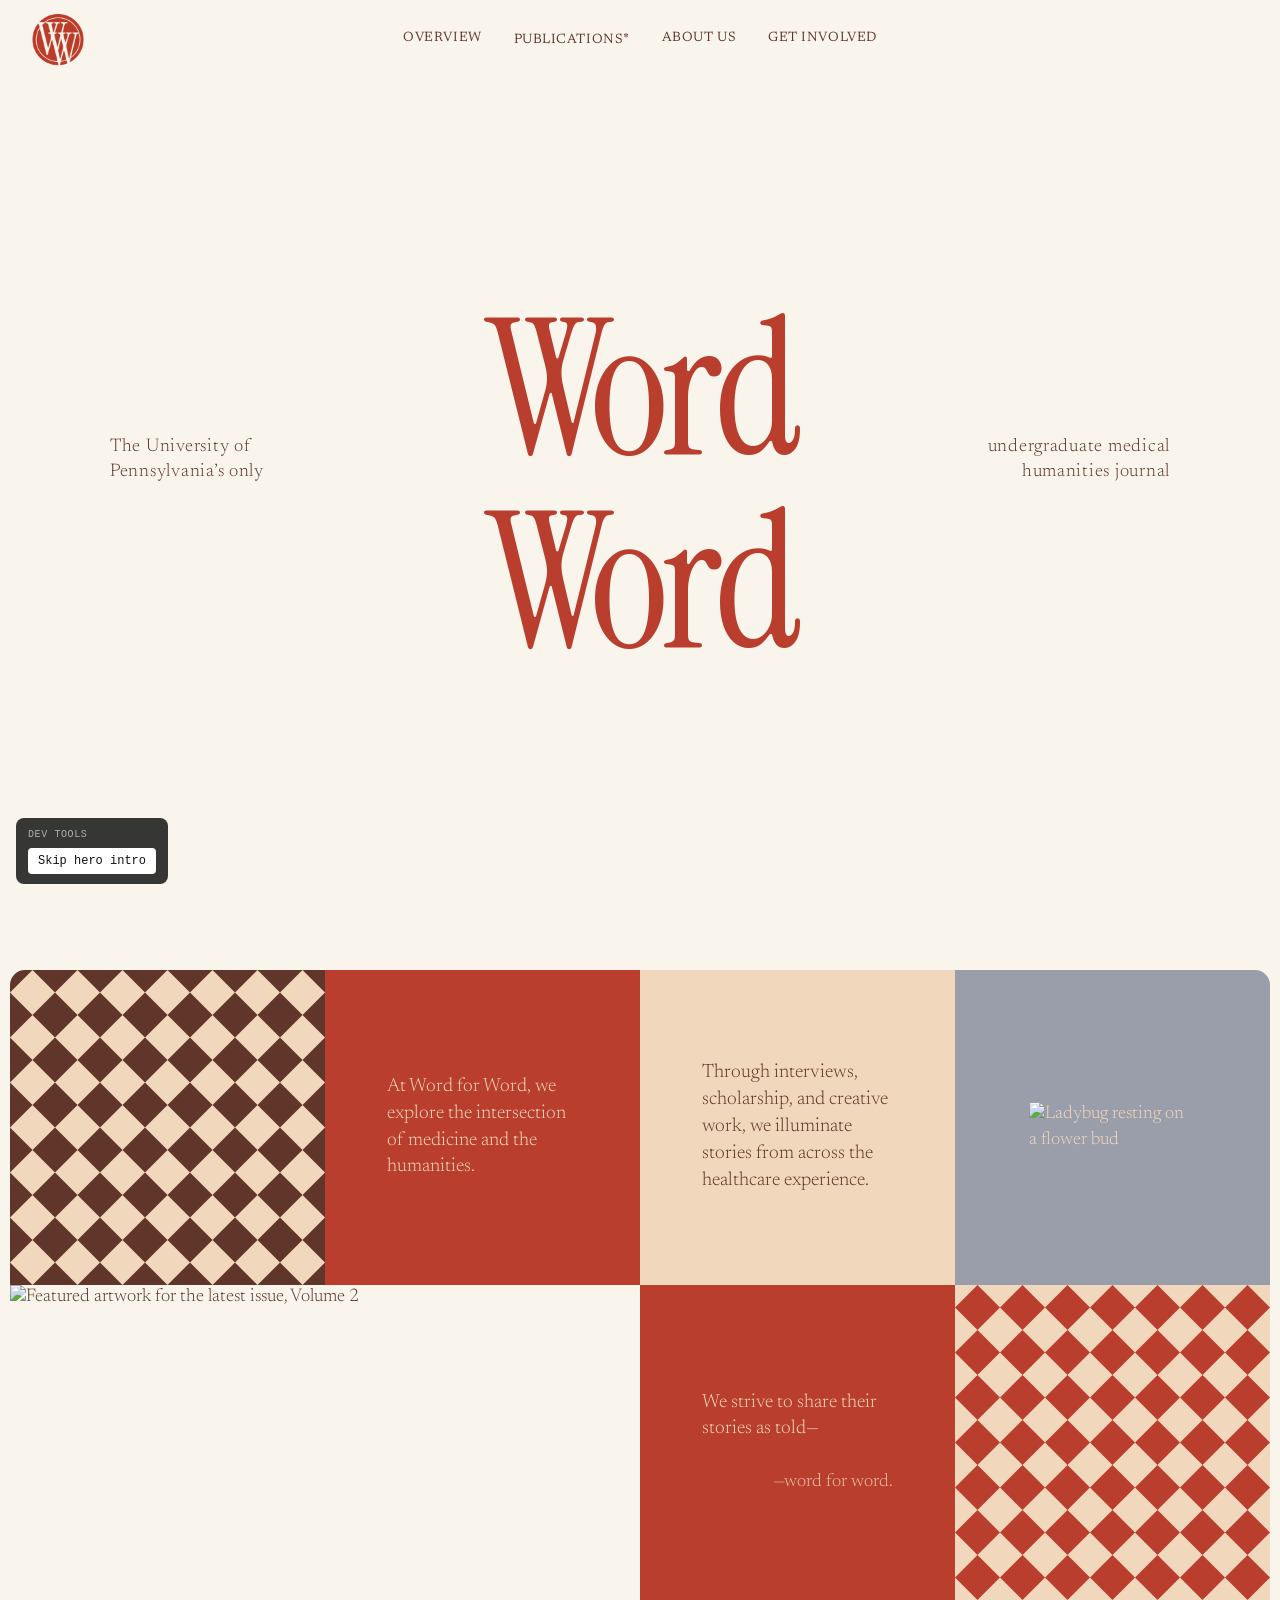
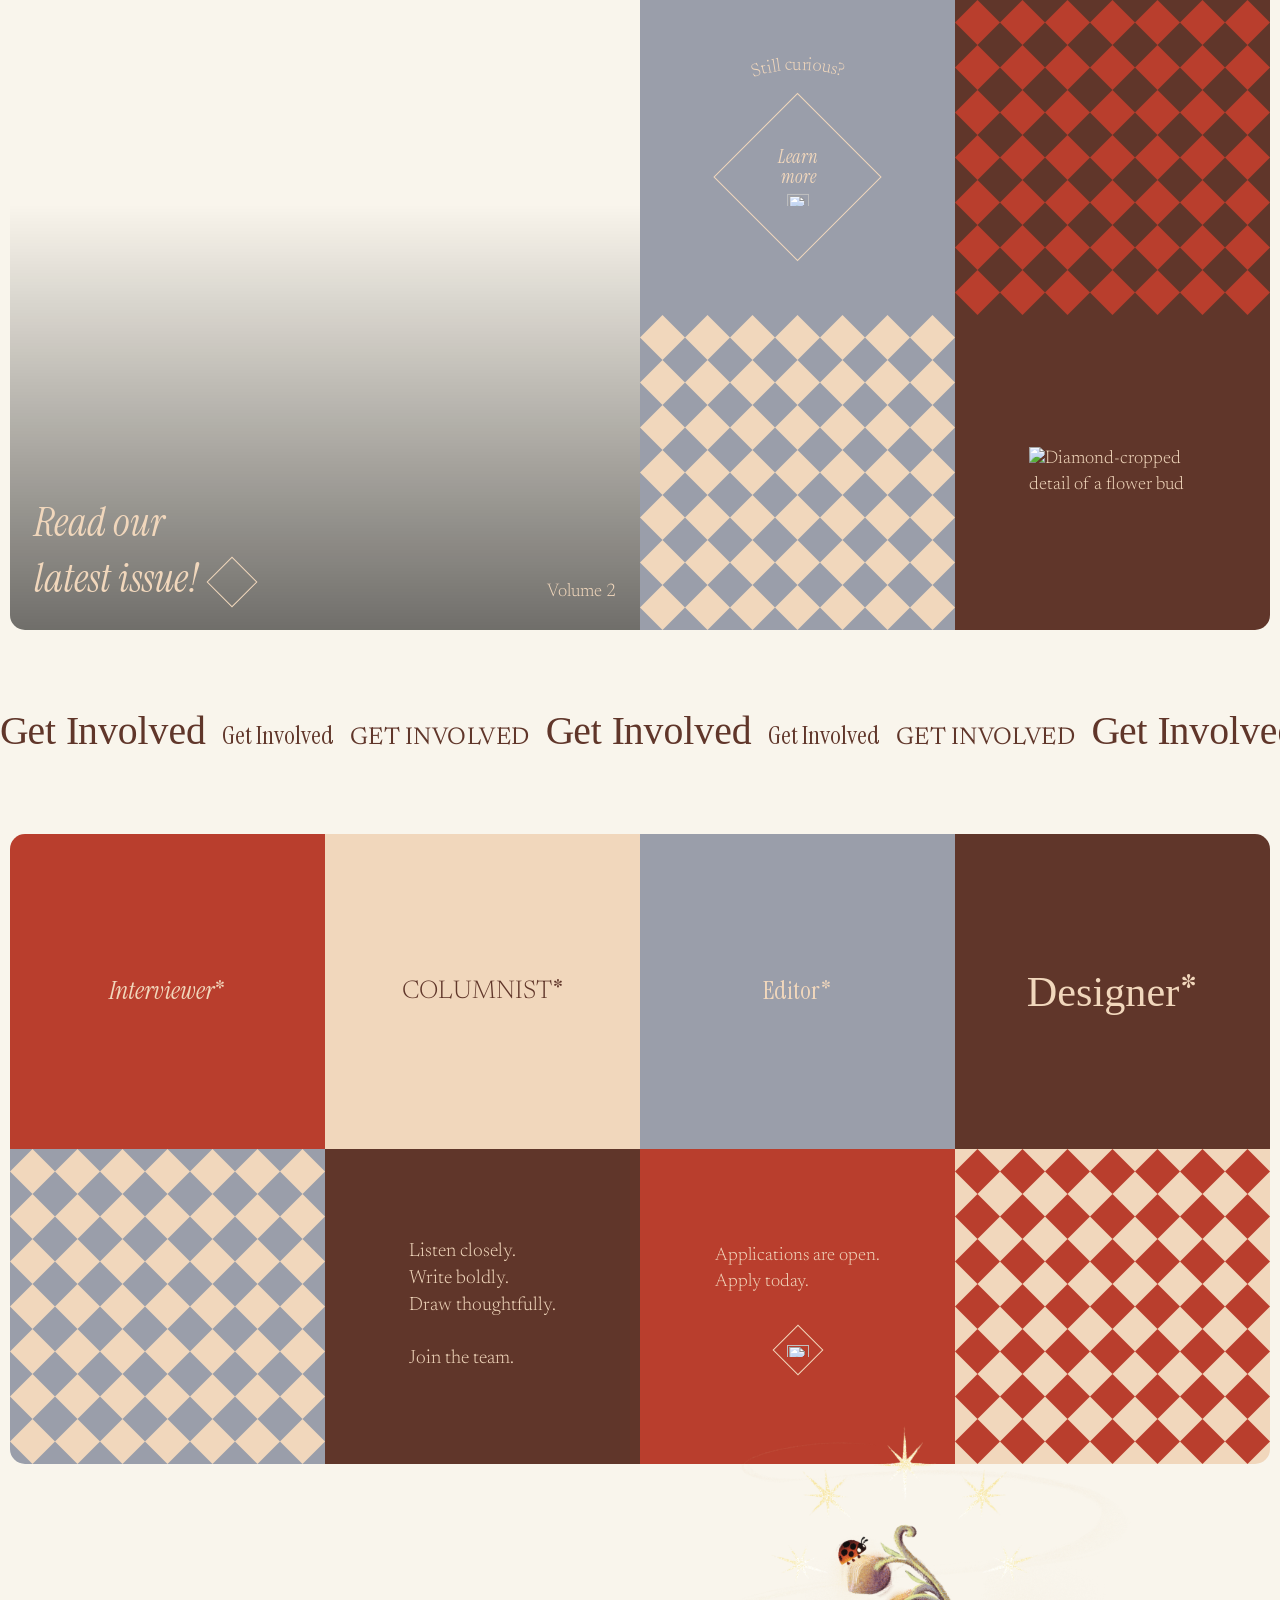
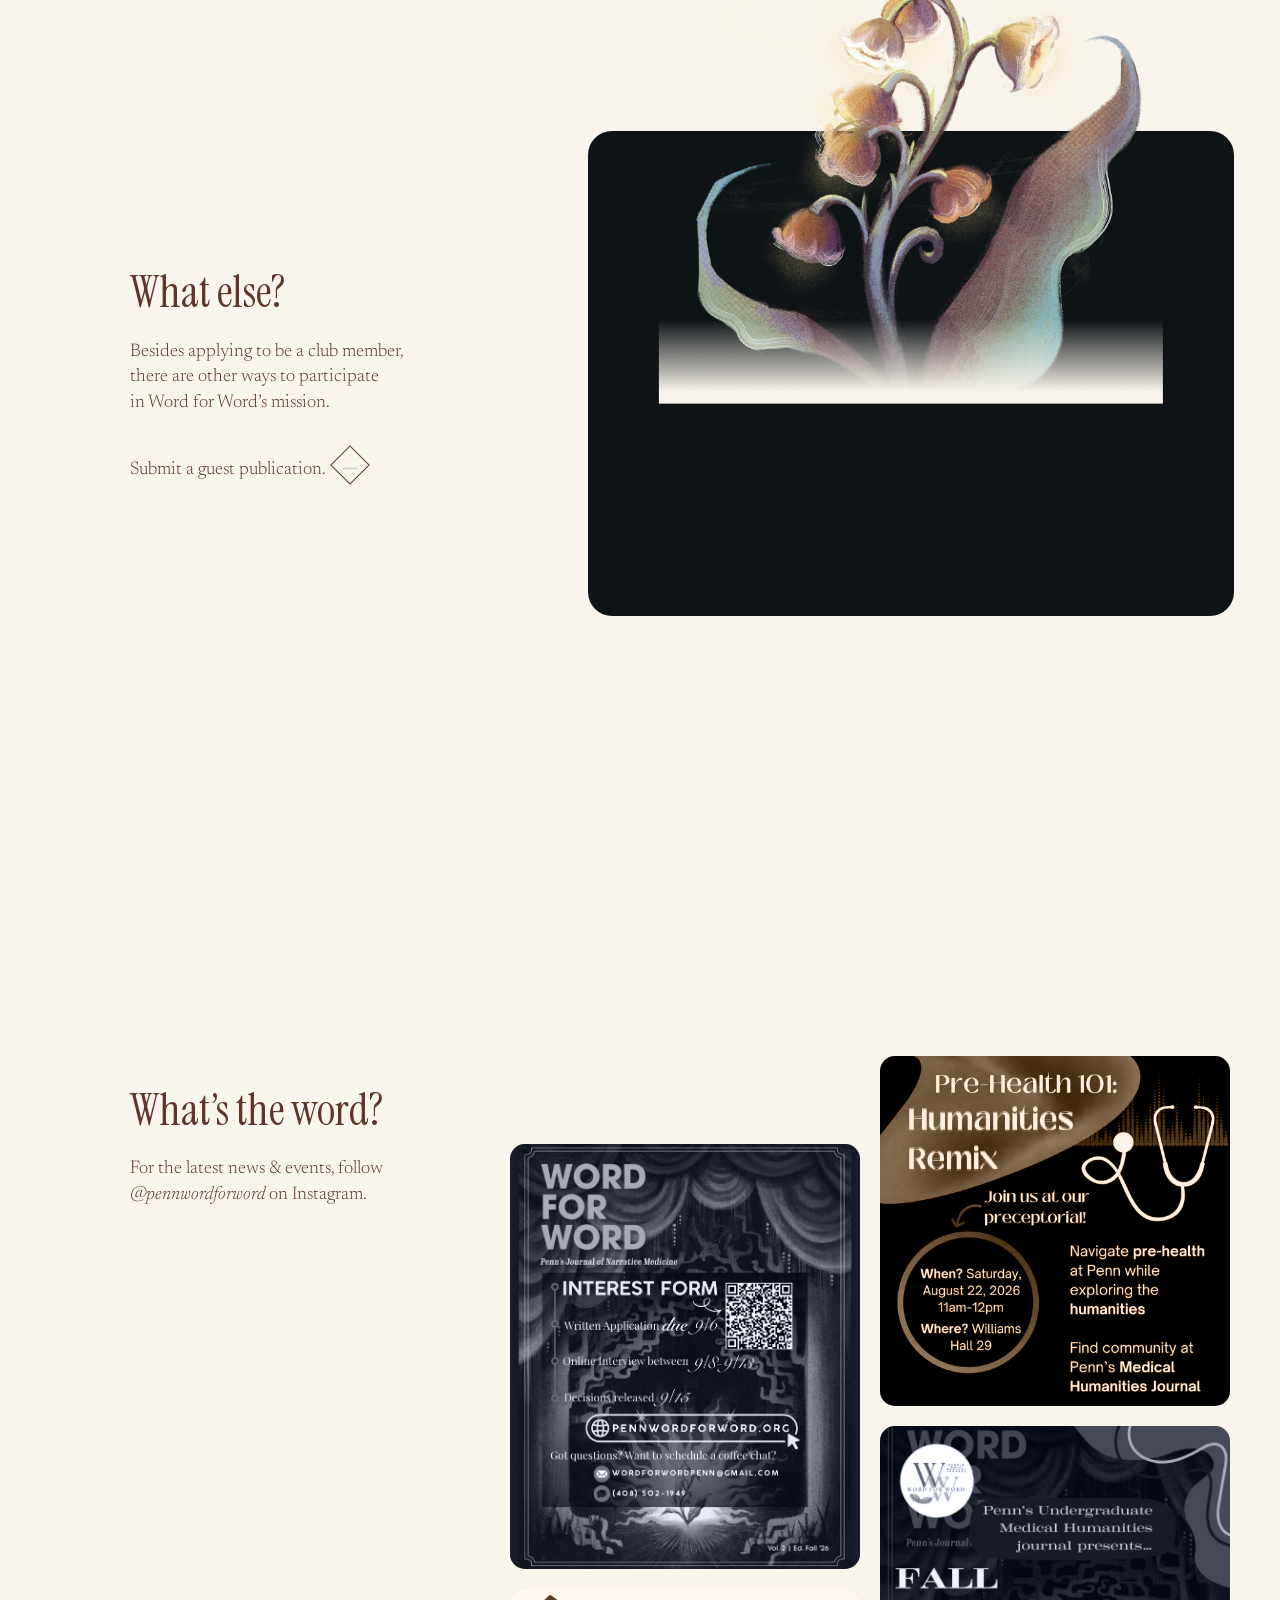
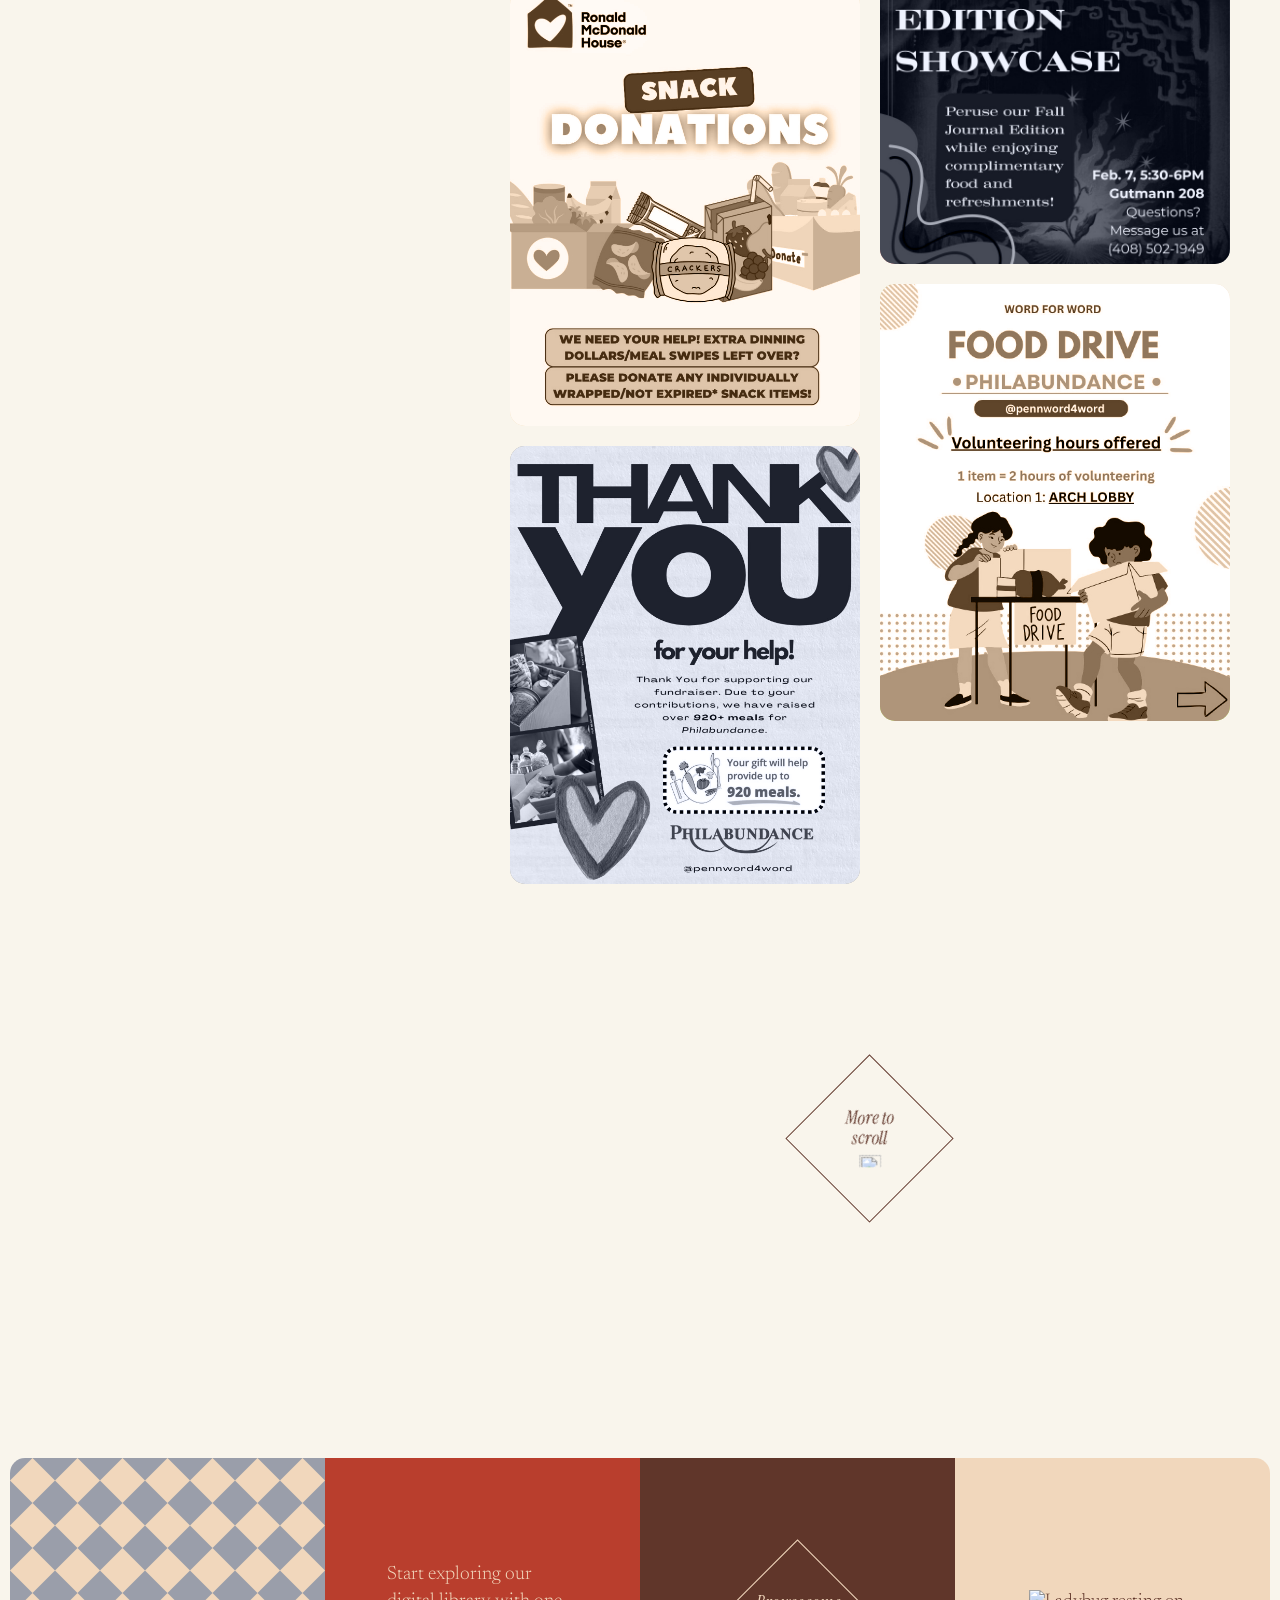
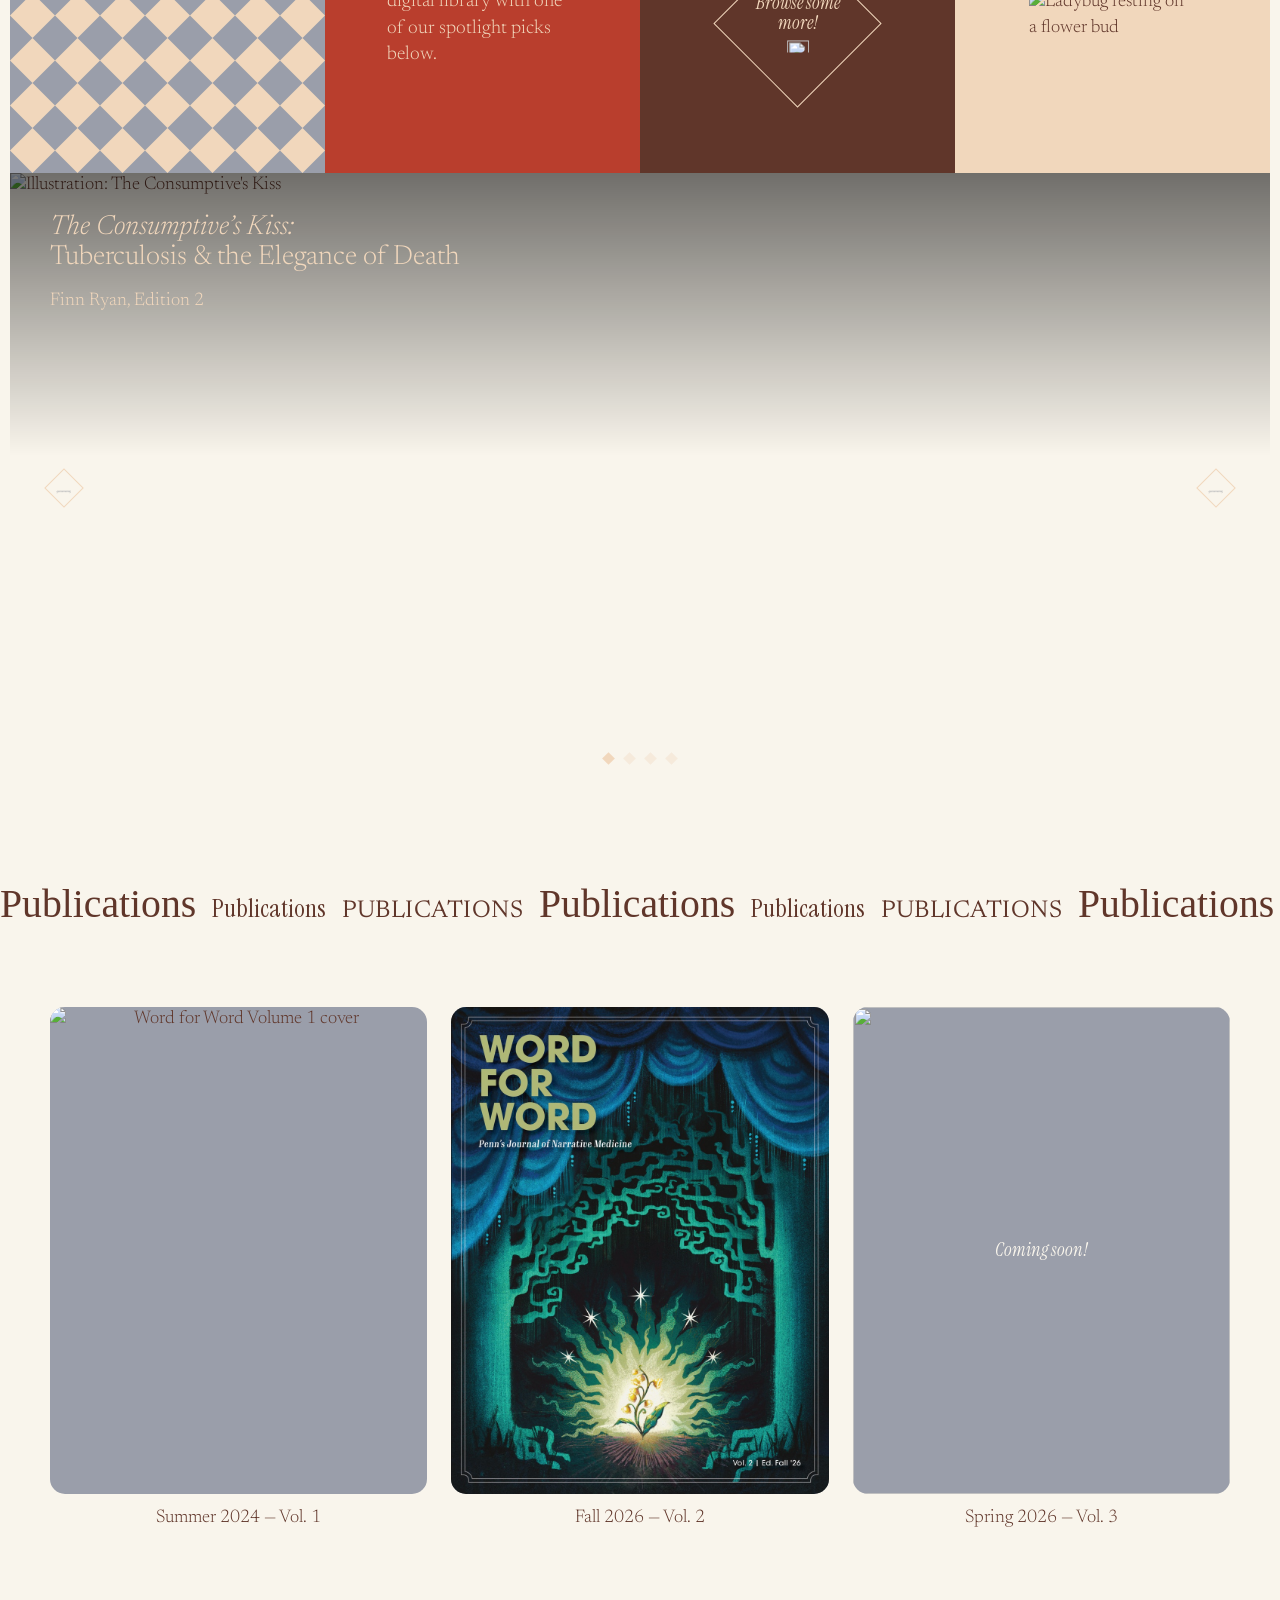
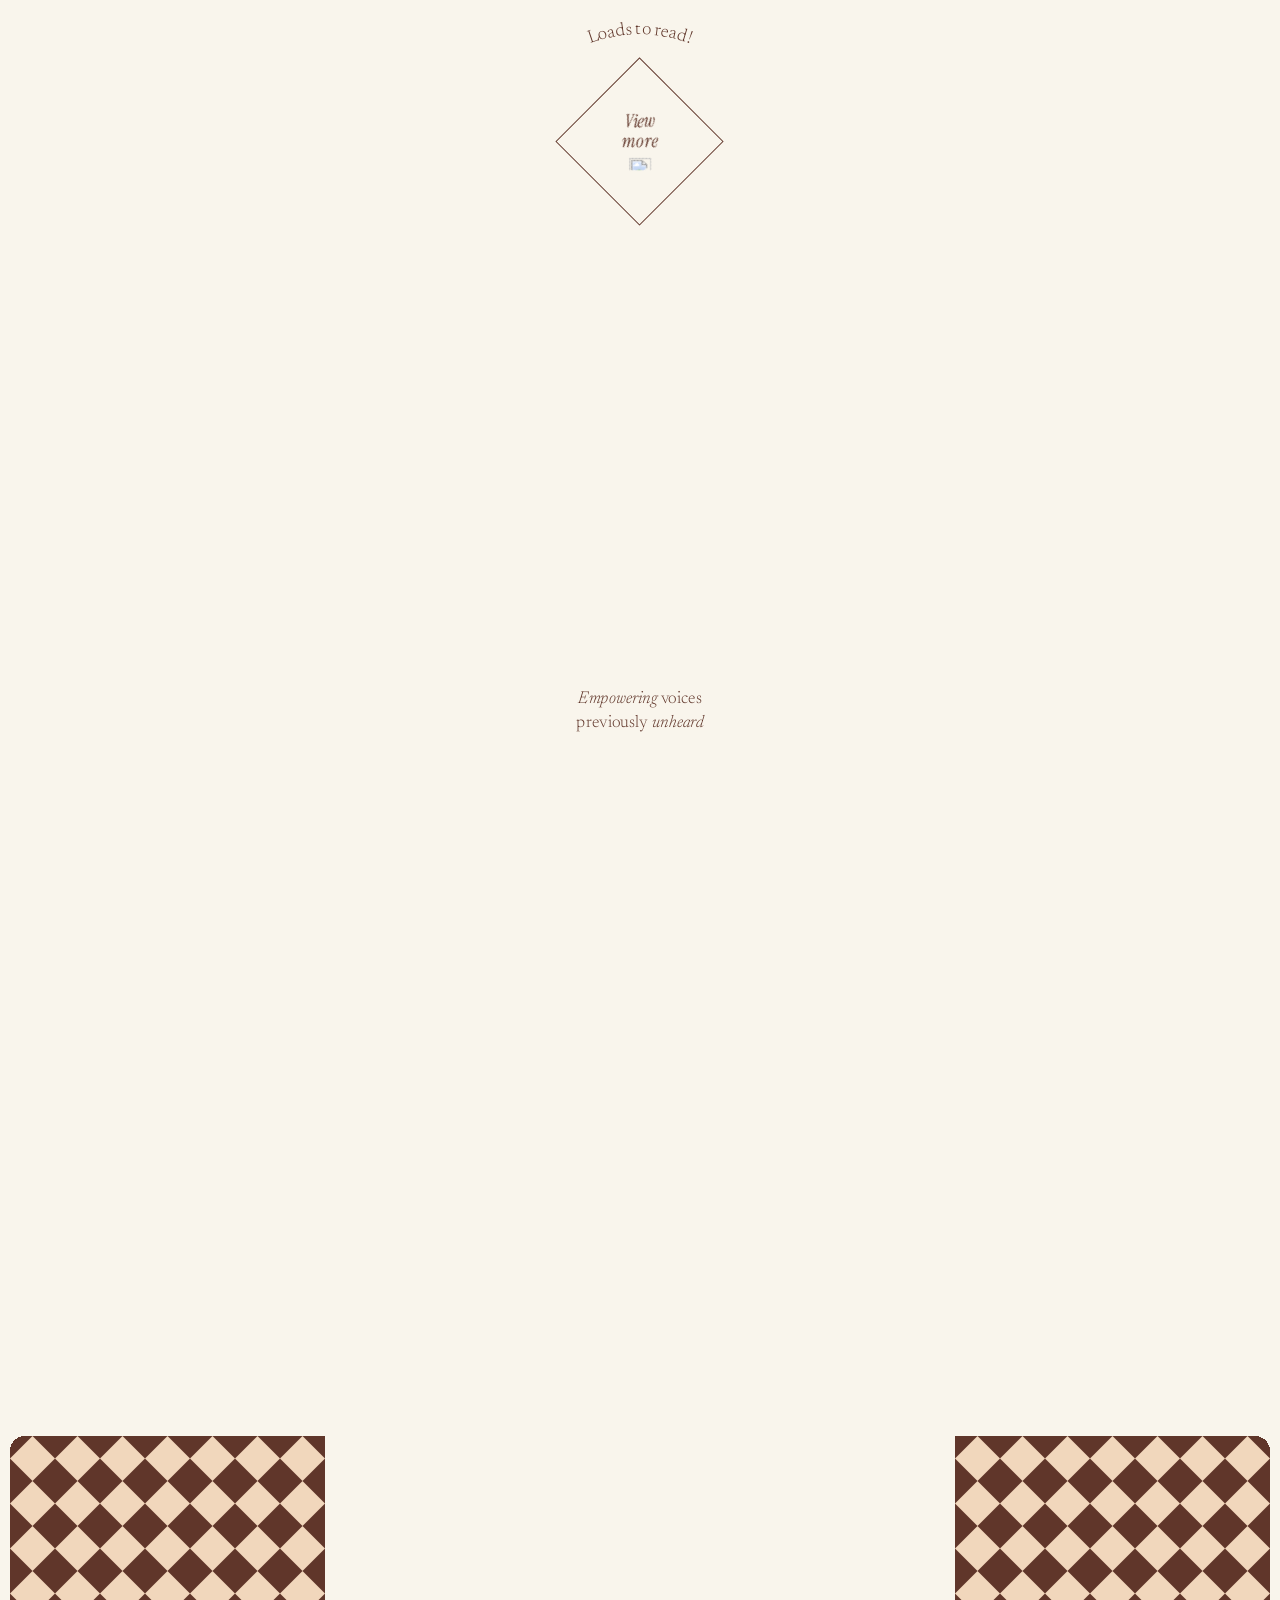
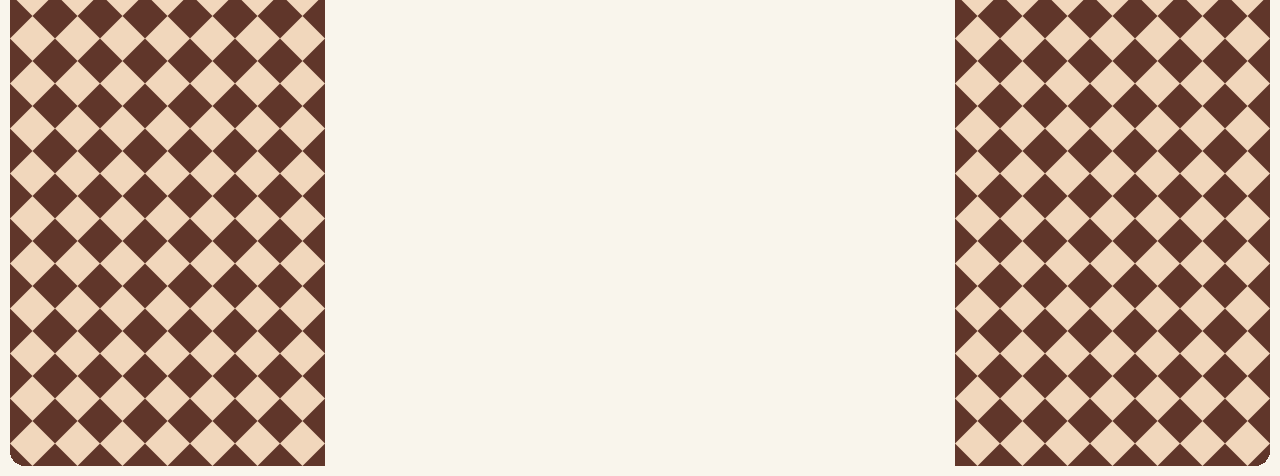
==== index.html @ e5a408e3 "Mobile: carousel height, publications grid width bug, slogan/marquee spacing, simplify footer to 4 t" ====
<!DOCTYPE html>
<html lang="en">
<head>
  <meta charset="UTF-8" />
  <meta name="viewport" content="width=device-width, initial-scale=1.0" />
  <title>Word for Word — Penn Medical Humanities Journal</title>
  <meta name="description" content="Word for Word is the University of Pennsylvania's only undergraduate medical humanities journal, publishing interviews, essays, narratives, and outreach on medicine and the human experience." />
  <link rel="canonical" href="https://pennwordforword.org/" />
  <meta property="og:type" content="website" />
  <meta property="og:site_name" content="Word for Word" />
  <meta property="og:title" content="Word for Word — Penn Medical Humanities Journal" />
  <meta property="og:description" content="The University of Pennsylvania's only undergraduate medical humanities journal — interviews, essays, narratives, and outreach on medicine and the human experience." />
  <meta property="og:url" content="https://pennwordforword.org/" />
  <meta property="og:image" content="https://pennwordforword.org/assets/images/Slogan.jpg" />
  <meta name="twitter:card" content="summary_large_image" />
  <meta name="twitter:title" content="Word for Word — Penn Medical Humanities Journal" />
  <meta name="twitter:description" content="The University of Pennsylvania's only undergraduate medical humanities journal — interviews, essays, narratives, and outreach on medicine and the human experience." />
  <meta name="twitter:image" content="https://pennwordforword.org/assets/images/Slogan.jpg" />
  <script type="application/ld+json">
    {
      "@context": "https://schema.org",
      "@type": "Organization",
      "name": "Word for Word",
      "url": "https://pennwordforword.org/",
      "logo": "https://pennwordforword.org/assets/images/Logo.png",
      "description": "The University of Pennsylvania's only undergraduate medical humanities journal."
    }
  </script>
  <link rel="icon" type="image/png" sizes="32x32" href="/assets/images/Favicon.png" />
  <link rel="icon" type="image/png" sizes="304x304" href="/assets/images/Logo.png" />
  <!-- Stamped before any external resource request below (fonts, the
       Lenis CDN script) so initIntroReveal() in main.js can measure how
       long THOSE took on a cold/first-in-a-while load and subtract it
       back out of the intro timing — see the comment on
       initIntroReveal() for why that matters. -->
  <script>window.__pageLoadStart = Date.now();</script>
  <!-- Dev-only: the dev panel's "Skip hero intro" button (initDevPanel()
       in main.js) sets this ONE-SHOT sessionStorage flag right before
       navigating here. An earlier version of this tried spoofing
       prefers-reduced-motion (window.matchMedia patched to report true)
       to reuse the site's existing reduced-motion code paths — reported
       live as not actually skipping anything: the elaborate splash/hero
       title timing in initIntroReveal() etc. has NO reduced-motion-aware
       fast path at all, it's purely CSS hiding the motion while the
       exact same real-time delays still elapse underneath. A 2nd attempt
       spoofed window.__pageLoadStart far into the past instead, to feed
       initIntroReveal()'s own "time already spent" --intro-delay
       correction a huge elapsed value — also confirmed live to make
       ZERO difference to the actual timing, meaning something else
       entirely (not that correction) is what's actually gating it.
       Given 2 attempts at reusing/tricking the existing timing system
       both failed to actually skip anything, initForceSkipHeroIntro()
       in main.js instead force-sets the END state directly (every
       --intro-delay zeroed, .is-visible added everywhere, body.intro-
       finished set) rather than trying to make the real timers resolve
       faster — deterministic, and doesn't depend on understanding every
       async path (font loading, asset preloading, MIN_VISUAL_MS floors)
       that feeds into the current system. Runs from the DOMContentLoaded
       bootstrap (needs real elements to exist, so it can't run this
       early like the skip-intro-splash flag below) — see its own
       comment in main.js for why a brief (<100ms) flash of the
       un-revealed state first is an acceptable trade here. -->
  <!-- Must run here, synchronously, before the rest of <head>/<body>
       parses — the intro splash's own screen-01 animation starts from
       parse time with no JS gating, so anything added later (even on
       DOMContentLoaded) would let it flash on screen first. One-shot:
       removed the instant it's read, so only THIS specific navigation
       (via the "Overview" nav link — see initNavPageFlash() in main.js,
       which is what sets the flag before navigating here) skips the
       splash, showing the quick screen-01 .page-flash below instead. A
       fresh reload or the logo never set this flag, so the full splash
       plays normally for those. See the matching html.skip-intro-splash/
       html.show-page-flash rules in style.css.

       When the splash IS going to play, this also locks page scroll
       immediately (html.intro-scroll-locked, see style.css) — same
       "must happen before first paint" reasoning: the splash is a fixed
       overlay, so scrolling the real page underneath it while it's up
       is invisible in the moment, but the destination is wherever that
       scroll landed once the splash finally clears. initIntroScrollLock()
       in main.js removes this once the splash has genuinely finished
       sliding away. -->
  <script>
    if (sessionStorage.getItem("wfw-page-flash") === "01") {
      sessionStorage.removeItem("wfw-page-flash");
      document.documentElement.classList.add("skip-intro-splash", "show-page-flash");
    } else {
      document.documentElement.classList.add("intro-scroll-locked");
    }
  </script>
  <!-- Asterisks 2/3/4 in the intro splash are CSS mask-image sources
       (see .intro-splash__asterisk--2/3/4 in style.css), not <img> tags
       — the browser's preload scanner discovers a plain <img src> almost
       immediately while parsing the HTML, but a mask-image referenced
       from a stylesheet isn't fetched until the CSS is parsed AND the
       matching element is about to be painted, which can land AFTER
       that screen's own ~350ms display window has already passed
       (confirmed: under throttled network conditions, these 3 files
       hadn't even started downloading 3 seconds in, while the real
       <img>-based asterisks loaded in ~160ms).

       Tried <link rel="preload" as="image"> first — still reported
       missing afterward. Some Chromium versions have known
       inconsistencies matching a preloaded resource to a mask-image
       CONSUMER specifically (the "as" type-matching machinery is far
       better exercised for the vastly more common background-image/img
       cases), which can silently re-fetch instead of reusing the
       preload, losing the whole benefit. Forcing the fetch directly
       with a real Image() object sidesteps that entirely — it just
       populates the browser's normal HTTP cache by URL, which every
       consumer (mask-image included) reads from regardless of how the
       bytes got there. Placed as the very first thing after
       __pageLoadStart, before even the external font/CDN requests
       below, so it starts as early as anything on the page possibly
       can.

       fetchPriority = "high" (set before .src, so it applies to the
       actual request) is what's new here — without it, this fetch still
       competes for bandwidth/scheduling against the font CSS, font
       files, PostHog, and the Lenis CDN script that all start moments
       later, any of which can push it back on a slow connection.
       Starting EARLY (the Image() trick above) doesn't guarantee
       finishing FAST enough to beat that screen's own fixed ~350ms
       display window — only fetchPriority actually affects the race
       itself, not just its starting line. -->
  <script>
    for (const n of [2, 3, 4]) {
      const img = new Image();
      img.fetchPriority = "high";
      img.src = `assets/images/Asterisk ${n}.png`;
    }
  </script>
  <link rel="stylesheet" href="/css/style.css?v=390" />
  <!-- PostHog analytics -->
  <script>
    !(function (t, e) {
      var o, n, p, r;
      e.__SV ||
        ((window.posthog = e),
        (e._i = []),
        (e.init = function (i, s, a) {
          function g(t, e) {
            var o = e.split(".");
            (2 == o.length && ((t = t[o[0]]), (e = o[1])),
              (t[e] = function () {
                t.push([e].concat(Array.prototype.slice.call(arguments, 0)));
              }));
          }
          (((p = t.createElement("script")).type = "text/javascript"),
            (p.crossOrigin = "anonymous"),
            (p.async = !0),
            (p.src =
              s.api_host.replace(".i.posthog.com", "-assets.i.posthog.com") + "/static/array.js"),
            (r = t.getElementsByTagName("script")[0]).parentNode.insertBefore(p, r));
          var u = e;
          for (
            void 0 !== a ? (u = e[a] = []) : (a = "posthog"),
              u.people = u.people || [],
              u.toString = function (t) {
                var e = "posthog";
                return ("posthog" !== a && (e += "." + a), t || (e += " (stub)"), e);
              },
              u.people.toString = function () {
                return u.toString(1) + ".people (stub)";
              },
              o =
                "init capture register register_once register_for_session unregister unregister_for_session getFeatureFlag getFeatureFlagResult isFeatureEnabled reloadFeatureFlags updateEarlyAccessFeatureEnrollment getEarlyAccessFeatures on onFeatureFlags onSessionId getSurveys getActiveMatchingSurveys renderSurvey canRenderSurvey getNextSurveyStep identify setPersonProperties group resetGroups setPersonPropertiesForFlags resetPersonPropertiesForFlags setGroupPropertiesForFlags resetGroupPropertiesForFlags reset get_distinct_id getGroups get_session_id get_session_replay_url alias set_config startSessionRecording stopSessionRecording sessionRecordingStarted captureException loadToolbar get_property getSessionProperty createPersonProfile opt_in_capturing opt_out_capturing has_opted_in_capturing has_opted_out_capturing clear_opt_in_out_capturing debug".split(
                  " ",
                ),
              n = 0;
            n < o.length;
            n++
          )
            g(u, o[n]);
          e._i.push([i, s, a]);
        }),
        (e.__SV = 1));
    })(document, window.posthog || []);
    // Skip analytics entirely for automated checks (Playwright etc. set
    // navigator.webdriver) and for anyone who's opted out via ?wfw_optout=1,
    // which persists per-browser so the param only needs visiting once.
    // Visit with ?wfw_optout=0 to re-enable.
    var wfwAnalyticsExcluded = (function () {
      try {
        if (navigator.webdriver) return true;
        if (/headless/i.test(navigator.userAgent)) return true;
        var optout = new URLSearchParams(location.search).get("wfw_optout");
        if (optout === "1") localStorage.setItem("wfw_optout", "1");
        else if (optout === "0") localStorage.removeItem("wfw_optout");
        return localStorage.getItem("wfw_optout") === "1";
      } catch (e) {
        return false;
      }
    })();
    if (!wfwAnalyticsExcluded) {
      posthog.init("phc_vq5WQSczB33VuGzb9NmEY6mVCTsu94XLS9RPtLPny5Xd", {
        api_host: "https://us.i.posthog.com",
        defaults: "2026-05-30",
      });
    }
  </script>
</head>
<body>

  <!-- Splash: full-viewport screen, centered asterisk, flipping through
       4 placeholder asterisks at a CONSTANT pace (350ms hold each — was
       an accelerating 600/350/200/150ms cadence), each followed by a
       tiny 70ms blank gap before the next one cuts in — see
       .intro-splash__asterisk--N in CSS. Trial variant: screens 01-04
       all sit on the SAME cream background now (was a different bg
       color per screen, Monogatari-title-card style) — instead, the
       asterisk + caption COLOR itself changes screen to screen: red
       (01, "verbatim.") / blue — this project's informal name for
       --color-grey (02, "voice.") / darker beige, --color-tan-
       dark / DBB388, a one-off NOT in the 5-color swatch (03,
       "testimony.") / brown, --color-dark (04, "truth."). Screen 00
       ("Word for Word.", the real logo) is unchanged: red bg, cream
       asterisk. Each screen's caption (2 lines: an italic word/phrase, then
       its "(0N)" tag below) sits below the asterisk, colored to match
       THAT screen's asterisk, cut in/out in lockstep with it via the
       same shared keyframes/timestamps (see .intro-splash__caption--N in
       CSS) — never jitters, since it lives outside
       .intro-splash__asterisk-wrap (the jitter is scoped to that wrapper
       only). Asterisk + caption are centered as ONE group (.intro-splash
       itself is a flex column, gap:30px, centered) rather than pinning
       the asterisk alone to true viewport center — that alternative was
       tried and rejected: it read as "asterisk centered, caption bolted
       on below," visibly lower than a plain centered arrangement. Lands
       on the real "Default, Cream" asterisk at
       1680ms, lingers 250ms, then the whole screen slides up (no fade —
       opacity stays 1 the whole time) over 1s starting at 1930ms. All 5
       images/captions are stacked in the same spot; each later one
       explicitly hides the previous one once it appears — no JS needed.
       That reveals the brown/grey rapidfire cascade layers right below
       (see .intro-splash-layer) — each one starts HALFWAY through the
       previous layer's own slide (not the ~80% convention used
       elsewhere), so the handoffs feel rapidfire rather than a polite
       wait. The rest of the intro sequence below starts at 2870ms
       (~60%, not ~80%, through the LAST cascade layer — sooner than
       the usual convention, so the hero doesn't feel like it's waiting
       around after the splash clears) so it doesn't begin while still
       hidden underneath. -->
  <div class="intro-splash" aria-hidden="true">
    <div class="intro-splash__asterisk-wrap">
      <img class="intro-splash__asterisk intro-splash__asterisk--1" src="/assets/images/Asterisk 1.png" alt="" />
      <!-- 2/3/4 are divs, not imgs — recolored via CSS mask-image (see
           style.css) so each can hit an exact arbitrary color (blue /
           darker beige / brown) rather than the PNG's own native tan/
           dark/grey. -->
      <div class="intro-splash__asterisk intro-splash__asterisk--2" aria-hidden="true"></div>
      <div class="intro-splash__asterisk intro-splash__asterisk--3" aria-hidden="true"></div>
      <div class="intro-splash__asterisk intro-splash__asterisk--4" aria-hidden="true"></div>
      <img class="intro-splash__asterisk intro-splash__asterisk--final" src="/assets/images/Asterisk - Default, Cream.png" alt="" />
    </div>
    <div class="intro-splash__caption-wrap">
      <p class="intro-splash__caption intro-splash__caption--1">
        <span class="intro-splash__caption-line1">verbatim.</span>
        <span class="intro-splash__caption-line2">(<span class="intro-splash__caption--1-digits">01</span>)</span>
      </p>
      <p class="intro-splash__caption intro-splash__caption--2">
        <span class="intro-splash__caption-line1">voice.</span>
        <span class="intro-splash__caption-line2">(02)</span>
      </p>
      <p class="intro-splash__caption intro-splash__caption--3">
        <span class="intro-splash__caption-line1">testimony.</span>
        <span class="intro-splash__caption-line2">(03)</span>
      </p>
      <p class="intro-splash__caption intro-splash__caption--4">
        <span class="intro-splash__caption-line1">truth.</span>
        <span class="intro-splash__caption-line2">(04)</span>
      </p>
      <p class="intro-splash__caption intro-splash__caption--final">
        <span class="intro-splash__caption-line1">word for word.</span>
        <span class="intro-splash__caption-line2">(00)</span>
      </p>
    </div>
  </div>
  <!-- Rapidfire cascade: once the red splash finishes sliding up, it
       reveals this brown layer sitting right behind it, which itself
       quickly slides up to reveal the blue-grey layer behind THAT,
       which slides up to finally reveal the real page. Same
       fixed/inset:0 mechanism as .intro-splash, just no fade, quick
       durations, and no asterisk content — plain color slabs. No pure
       blue in the 5-color palette, so this uses --color-grey (the
       "muted blue-grey" one) rather than inventing an off-palette
       color. -->
  <div class="intro-splash-layer intro-splash-layer--brown" aria-hidden="true"></div>
  <div class="intro-splash-layer intro-splash-layer--grey" aria-hidden="true"></div>

  <!-- Quick flash shown instead of the above when arriving via the
       "Overview" nav link — see html.show-page-flash in style.css and
       initNavPageFlash() in main.js. -->
  <div class="page-flash" aria-hidden="true">
    <div class="page-flash__color page-flash--01">
      <img class="page-flash__asterisk" src="/assets/images/Asterisk 1 (nav).png" alt="" />
      <p class="page-flash__caption page-flash__caption--01">
        <span class="intro-splash__caption-line1">overview.</span>
        <span class="intro-splash__caption-line2">(<span class="intro-splash__caption--1-digits">01</span>)</span>
      </p>
    </div>
  </div>

  <!-- ============ HEADER / NAV ============ -->
  <!-- Intro sequence (plays once on load, independent of scroll): everything
       below is pushed back 2870ms so it starts once the full splash
       cascade (see top of <body> — asterisk flip-through + brown/grey
       rapidfire layers) has substantially cleared, not while still hidden
       underneath it. From there: the 3 wordmark lines one at a time
       (Word, then the "for" image overlay, then Word) — NOT an even
       stagger. The gaps DECELERATE (130ms, then 350ms) so the title
       feels like a continuation of the splash cascade's own rapidfire
       speed, winding down to a smooth, slow stop rather than clicking
       through 3 evenly-spaced beats — Word:2870ms / for:3000ms (+130) /
       Word:3350ms (+350), same 480ms total span as an even split would
       have used, just redistributed. Then both eyebrow blocks start
       together (left/right in sync) once the whole title is
       substantially resolved (~80% into the last word's 1.6s: 3350 +
       1280 = 4630ms), staggered by 240ms internally (4630ms / 4870ms)
       — the hero asterisk (the one beside the second word's "d") also
       pops in at 4630ms, same as the eyebrows. The nav bar starts at
       4870ms too — the SAME moment as the last eyebrow line, not
       offset from it — sliding down + fading in as one unit (logo/
       links are NOT staggered individually — opacity:0 on the header
       hides them together, no per-child classes needed). Everything
       shares the same slow "easeOutCubic" curve
       (fast start, slow finish that stays visible the whole way; see
       .intro-reveal--slide-slow). -->
  <!-- .nav__item--publications is the dropdown TRIGGER only now — per the
       Figma redesign (numbered rows spanning the full header width, plus
       the bottom-left illustration), .nav__dropdown itself moved OUT of
       this <li> to be a sibling of .site-header__clip's own <nav>
       instead (still inside .site-header__clip, so it's still clipped by
       that element's overflow:hidden as the header's height animates
       open/closed — same as .nav itself). It used to live nested inside
       this <li> specifically so top:100%/left:0 could resolve against
       the <li>'s own (narrow, "Publications"-sized) box — that's exactly
       what made it impossible to span the FULL header width once the
       redesign needed the divider lines to actually reach edge to edge.
       As a direct child of .site-header__clip instead, left:0/right:0
       resolve against THAT box's own (already 32px-padded) content
       width, which is exactly the span the lines need, with no extra
       math. .nav__dropdown ITSELF does NOT get its own mouseenter/
       mouseleave listeners in initPublicationsDropdown() (main.js) —
       tried once, and it made the dropdown open from hovers anywhere
       across the full header width, nowhere near "Publications" (that
       element is unconditionally pointer-events:auto, spanning the
       whole width, not just the visible rows). The 5 individual
       .nav__dropdown a rows get their own listeners instead — see that
       function's own comment for why .nav__dropdown-hover-zone alone
       isn't enough for that (it's a SIBLING of these rows, not their
       ancestor, so it doesn't reliably see mouseenter/leave while the
       cursor sits over actual row content, which paints on top of it).
       The asterisk after "Publications" is a plain text character
       (matching the site's own "*" convention elsewhere, e.g. the role
       squares) indicating more
       content is available, not a separate interactive element.
       "Volumes" points back at THIS page's own #publications section
       (the existing hand-maintained issue-cover cards) rather than the
       generated publications.html — that page is only for the
       article-publishing system's 4 categories, not whole-issue
       volumes, which are a separate, already-existing concept. -->
  <header class="site-header intro-reveal intro-reveal--drop intro-reveal--drop-staggered" style="--intro-delay: 4870ms;">
    <div class="nav__dropdown-hover-zone" aria-hidden="true"></div>
    <div class="site-header__clip">
      <a href="/" class="nav__logo nav-entrance-item" style="--entry-delay: 0ms">
        <img src="/assets/images/Logo.png" alt="Word for Word logo" />
      </a>
      <!-- Mobile-only (see .nav__hamburger in style.css) — replaces
           .nav/.nav__dropdown below entirely under max-width:720px,
           opening .nav__mobile-dropdown (a sibling of this whole
           <header>, below) instead. Same nav-entrance-item/--entry-delay
           treatment as the logo right above (0ms) so it fades in
           alongside it rather than popping in unstaggered. -->
      <button type="button" class="nav__hamburger nav-entrance-item" style="--entry-delay: 0ms" aria-label="Menu" aria-expanded="false" aria-controls="nav__mobile-dropdown">
        <span class="nav__hamburger-line"></span>
        <span class="nav__hamburger-line"></span>
        <span class="nav__hamburger-line"></span>
      </button>
      <nav class="nav">
        <ul class="nav__links">
          <li class="nav-entrance-item" style="--entry-delay: 90ms"><a href="/">Overview</a></li>
          <li class="nav__item--publications nav-entrance-item" style="--entry-delay: 180ms">
            <a href="/publications/">Publications<span class="nav__link-asterisk">*</span></a>
          </li>
          <li class="nav-entrance-item" style="--entry-delay: 270ms"><a href="/about/">About Us</a></li>
          <li class="nav-entrance-item" style="--entry-delay: 360ms"><a href="/get-involved/">Get Involved</a></li>
          <li class="nav__indicator-slot" aria-hidden="true"><span class="nav__indicator"></span></li>
        </ul>
      </nav>
      <!-- See the HTML comment above <header> for why this lives here
           now instead of nested inside .nav__item--publications. Each
           row's leading "(0N)" number is Instrument Serif (--font-
           display), per the Figma mockup, as is the "*" — everything
           else (the row text itself) is unchanged, still Newsreader/
           uppercase like the rest of the nav. .nav__dropdown-visual is
           the bottom-left illustration (assets/images/Dropdown
           Visual.png) called out in that same mockup. -->
      <div class="nav__dropdown">
        <a href="/volumes/">
          <span class="nav__dropdown-number">(01)</span>
          <span class="nav__dropdown-asterisk">*</span><span class="nav__dropdown-text">Volumes</span>
        </a>
        <a href="/interviews/">
          <span class="nav__dropdown-number">(02)</span>
          <span class="nav__dropdown-asterisk">*</span><span class="nav__dropdown-text">Interviews</span>
        </a>
        <a href="/essays/">
          <span class="nav__dropdown-number">(03)</span>
          <span class="nav__dropdown-asterisk">*</span><span class="nav__dropdown-text">Essays</span>
        </a>
        <a href="/narratives/">
          <span class="nav__dropdown-number">(04)</span>
          <span class="nav__dropdown-asterisk">*</span><span class="nav__dropdown-text">Narratives</span>
        </a>
        <a href="/outreach/">
          <span class="nav__dropdown-number">(05)</span>
          <span class="nav__dropdown-asterisk">*</span><span class="nav__dropdown-text">Outreach</span>
        </a>
        <div class="nav__dropdown-visual" aria-hidden="true">
          <img class="nav__dropdown-visual-img" src="/assets/images/Dropdown Visual.png" alt="" />
          <div class="nav__dropdown-visual-asterisk-wrap">
            <img class="nav__dropdown-visual-asterisk" src="/assets/images/Asterisk - Default, Cream.png" alt="" />
          </div>
        </div>
      </div>
    </div>
  </header>
  <!-- Mobile hamburger's own dropdown — see .nav__hamburger's own
       comment above and .nav__mobile-dropdown in style.css. Reuses the
       SAME row/visual classes as .nav__dropdown above (numbers/
       asterisks/text/illustration) for visual parity, just the 4
       top-level nav items instead of Publications' own 5 categories,
       and its own simpler tap-toggle mechanics (initMobileNavDropdown()
       in main.js) rather than that one's hover/grace-period system. -->
  <div id="nav__mobile-dropdown" class="nav__mobile-dropdown" aria-hidden="true">
    <div class="nav__mobile-dropdown-inner">
      <a href="/">
        <span class="nav__dropdown-number">(01)</span>
        <span class="nav__dropdown-asterisk">*</span><span class="nav__dropdown-text">Overview</span>
      </a>
      <a href="/publications/">
        <span class="nav__dropdown-number">(02)</span>
        <span class="nav__dropdown-asterisk">*</span><span class="nav__dropdown-text">Publications</span>
      </a>
      <a href="/about/">
        <span class="nav__dropdown-number">(03)</span>
        <span class="nav__dropdown-asterisk">*</span><span class="nav__dropdown-text">About Us</span>
      </a>
      <a href="/get-involved/">
        <span class="nav__dropdown-number">(04)</span>
        <span class="nav__dropdown-asterisk">*</span><span class="nav__dropdown-text">Get Involved</span>
      </a>
      <div class="nav__dropdown-visual" aria-hidden="true">
        <img class="nav__dropdown-visual-img" src="/assets/images/Dropdown Visual.png" alt="" />
        <div class="nav__dropdown-visual-asterisk-wrap">
          <img class="nav__dropdown-visual-asterisk" src="/assets/images/Asterisk - Default, Cream.png" alt="" />
        </div>
      </div>
    </div>
  </div>
  <!-- Dims the page behind the header while the Publications dropdown
       is open — a sibling of .site-header (not a child) so the general
       sibling combinator below can react to the SAME .site-header
       :has(...) condition without duplicating the hover logic on a 3rd
       element. Purely decorative (pointer-events:none) — nothing to
       click through to dismiss yet, this is hover-only for now. -->
  <div class="nav-dim-overlay" aria-hidden="true"></div>

  <!-- Fixed viewport frame: starts essentially at the bottom of the nav
       bar and runs to the bottom of the screen, holding at any scroll
       position since it's fixed to the viewport, not the page. All 4 of
       its own corners are rounded — this is what owns the "curves into
       the content" illusion (not the nav bar: its own corner sits in a
       space scrolled content never reaches, so it can only ever reveal
       the static page background behind it, which is the same cream as
       the bar itself — camouflaged, not actually a fix). The middle is
       genuinely empty (no fill at all) — only the inset box-shadow ring
       is painted, like a shape with its center cut out, not a
       see-through overlay. -->
  <div class="viewport-frame" aria-hidden="true"></div>
  <!-- Fills the sliver each of the frame's 4 rounded corners leaves
       unpainted near its own true corner (see the CSS for the actual
       geometry these are built from). -->
  <div class="viewport-frame-patch viewport-frame-patch--top-left" aria-hidden="true"></div>
  <div class="viewport-frame-patch viewport-frame-patch--top-right" aria-hidden="true"></div>
  <div class="viewport-frame-patch viewport-frame-patch--bottom-left" aria-hidden="true"></div>
  <div class="viewport-frame-patch viewport-frame-patch--bottom-right" aria-hidden="true"></div>
  <!-- A last, tiny sliver remained specifically at the bottom two
       corners even after sizing their circle patches up — right along
       the bottom edge, a little in from the corner. Rather than grow
       those circles further (which starts reading as its own shape,
       per earlier feedback), a small flat rectangle just for that
       leftover speck. -->
  <div class="viewport-frame-speck viewport-frame-speck--bottom-left" aria-hidden="true"></div>
  <div class="viewport-frame-speck viewport-frame-speck--bottom-right" aria-hidden="true"></div>

  <!-- ============ HERO ============ -->
  <section class="hero">
    <p class="hero__eyebrow">
      <span class="hero__eyebrow-line intro-reveal intro-reveal--slide-slow" style="--intro-delay: 4630ms;">The University of</span>
      <span class="hero__eyebrow-line intro-reveal intro-reveal--slide-slow" style="--intro-delay: 4870ms;">Pennsylvania&rsquo;s only</span>
    </p>
    <!-- "for" is a real image asset, sitting on top of/overlapping both
         "Word"s (absolutely-positioned overlay, not a 3rd flex item) to
         match the original combined logotype. The two "Word"s are
         still text placeholders pending their own image treatment. -->
    <div class="hero__wordmark-wrap">
      <div class="hero__wordmark-placeholder" aria-hidden="true">
        <span class="hero__wordmark-word hero__wordmark-word--1"><span class="hero__title-exit hero__title-exit--lettered intro-reveal intro-reveal--slide-slow" style="--intro-delay: 3620ms;"><span class="hero__title-letter" style="--letter-delay: 0ms; --letter-travel: 64px;">W</span><span class="hero__title-letter" style="--letter-delay: 140ms">o</span><span class="hero__title-letter" style="--letter-delay: 280ms">r</span><span class="hero__title-letter" style="--letter-delay: 420ms">d</span></span></span>
        <span class="hero__wordmark-word hero__wordmark-word--2"><span class="hero__title-exit hero__title-exit--lettered intro-reveal intro-reveal--slide-slow" style="--intro-delay: 4100ms;"><span class="hero__title-letter" style="--letter-delay: 0ms">W</span><span class="hero__title-letter" style="--letter-delay: 140ms">o</span><span class="hero__title-letter" style="--letter-delay: 280ms">r</span><span class="hero__wordmark-d-anchor"><span class="hero__title-letter" style="--letter-delay: 420ms">d</span></span></span></span>
      </div>
      <!-- Title group (word 1/for/word 2) shifted +400ms later
           (3220/3350/3700 -> 3620/3750/4100) per explicit follow-up
           feedback: the title read as triggering "half a second too
           early." Kept the SAME internal stagger gaps (word 1 -> for
           +130ms -> word 2 +350ms) — just the whole group's own start
           pushed later. Eyebrows/nav intentionally left at their
           existing delays (4630/4870ms) — only the title itself was
           reported as mistimed.

           --intro-delay now lives ONLY on each .hero__title-exit inner
           span/img above/below — no longer duplicated onto the outer
           .hero__wordmark-word/-for-wrap wrapper too. initIntroReveal()
           in main.js now COPIES the (already elapsed-corrected) inner
           value onto the wrapper itself at runtime instead of requiring
           both to be hand-kept in sync here — see that function's own
           comment for why the copy still has to land on the wrapper
           specifically (the squash-stretch entrance animation targets
           IT, not the inner span, and a CSS rule on an ancestor can't
           read a custom property set on its child).

           The asterisk (below) is timed the same automatic way now: it
           used to carry its own hardcoded --intro-delay here, hand-
           recomputed to whatever "word 2's delay + ~930ms" worked out to
           any time word 2's own delay changed — reported live as
           exactly the kind of manual, error-prone upkeep this whole
           system should not need. initIntroReveal() now derives it
           directly from word 2's own (corrected) delay + its 800ms
           transition duration + a 130ms settle buffer, so retiming word
           2 alone is enough — see that function's own comment. -->
      <div class="hero__wordmark-for-wrap" aria-hidden="true">
        <img class="hero__wordmark-for hero__title-exit intro-reveal intro-reveal--slide-slow" style="--intro-delay: 3750ms;" src="/assets/images/Homepage hero title.png" alt="" />
      </div>
      <!-- Two elements so two rotations can compose: the WRAP does a
           one-shot decelerating "extra" spin (large -> 0deg) plus the
           opacity/scale pop-in; the inner img's own continuous
           constant-speed spin (.hero__wordmark-asterisk) runs the
           whole time underneath. As the wrap's extra rotation decays
           to 0, the combined visible speed smoothly settles into just
           the inner img's constant rate — no numeric handoff needed
           between a one-shot and an infinite animation.
           Also included in initHeroEyebrowExit()'s scroll-exit toggle
           (fades+slides with the title/eyebrows once body.intro-finished
           is set) — see body.intro-finished .hero__wordmark-asterisk-wrap
           in the CSS for why its one-shot pop-in `animation` gets turned
           off first (an `animation` touching transform/opacity otherwise
           blocks a `transition` from ever visibly running on the same
           element/properties). The inner img's own continuous spin is
           untouched either way — it's a separate element. -->
      <!-- --intro-delay here is a FALLBACK only (~word 2's own original
           4100ms + the derivation main.js applies, before any elapsed-
           time correction) — initIntroReveal() overwrites it with the
           real, derived value almost immediately on any normal load.
           It still has to be a real number, not left unset: unlike the
           squash-stretch wrappers (whose animation only activates once
           its INNER child already has .is-visible, added well after
           initIntroReveal() has already set every delay it touches),
           this element's own hero-asterisk-intro animation is
           unconditional — running from the moment CSS first applies,
           with animation-delay: var(--intro-delay, 0ms). An empty
           custom property falls back to that literal 0ms default,
           so without a real number here the animation starts playing
           immediately at page load and is fully finished by the time
           JS ever gets a chance to correct it — confirmed live: exactly
           that, the asterisk popping in within the first second instead
           of once word 2 has settled. Changing animation-delay on an
           animation that's already running doesn't retroactively
           restart it, so JS setting the correct value moments later
           was already too late. -->
      <div class="hero__wordmark-asterisk-wrap" style="--intro-delay: 5030ms;" aria-hidden="true">
        <img class="hero__wordmark-asterisk" src="/assets/images/Asterisk - Default.png" alt="" />
      </div>
    </div>
    <p class="hero__eyebrow hero__eyebrow--right">
      <span class="hero__eyebrow-line intro-reveal intro-reveal--slide-slow" style="--intro-delay: 4630ms;">undergraduate medical</span>
      <span class="hero__eyebrow-line intro-reveal intro-reveal--slide-slow" style="--intro-delay: 4870ms;">humanities journal</span>
    </p>
    <!-- Mobile-only merged eyebrow (see .hero__eyebrow--stacked in
         style.css for why this is separate markup, not a CSS reflow, of
         the same text as the two blocks above) — hidden on desktop,
         shown in place of both split blocks once the hero collapses to
         one column. Same full sentence, re-wrapped into the 3 lines
         that read best stacked. -->
    <p class="hero__eyebrow hero__eyebrow--stacked">
      <span class="hero__eyebrow-line intro-reveal intro-reveal--slide-slow" style="--intro-delay: 4630ms;">The University of Pennsylvania&rsquo;s</span>
      <span class="hero__eyebrow-line intro-reveal intro-reveal--slide-slow" style="--intro-delay: 4870ms;">only undergraduate</span>
      <span class="hero__eyebrow-line intro-reveal intro-reveal--slide-slow" style="--intro-delay: 5110ms;">medical humanities journal</span>
    </p>
  </section>

  <main>

    <!-- ============ SQUARE GRID — 4 across, 4 down ============ -->
    <!-- Every tile below has an explicit grid-column/grid-row. This grid
         mixes plain 1x1 tiles with a 6-tile image mosaic, and letting the
         browser auto-place any of them is fragile: auto-flow fills ALL 4
         columns before wrapping to the next row, so as soon as one tile
         doesn't behave the way you'd expect, everything after it in
         source order shifts into the wrong cell. Explicit placement makes
         each tile's position a fact of the markup, not a side effect of
         what came before it. -->
    <section id="overview" class="square-grid square-grid--4col square-grid--rows-4">
      <div class="square square--checker" style="grid-column: 1; grid-row: 1; --checker-a: var(--color-dark); --checker-b: var(--color-tan);" aria-hidden="true"></div>
      <div class="square square--red square--pad-lg" style="grid-column: 2; grid-row: 1;">
        <p class="square__body square__body--natural-height">At Word for Word, we explore the intersection of medicine and the humanities.</p>
      </div>
      <div class="square square--tan square--pad-lg" style="grid-column: 3; grid-row: 1;">
        <p class="square__body square__body--natural-height">Through interviews, scholarship, and creative work, we illuminate stories from across the healthcare experience.</p>
      </div>
      <div class="square square--grey square--inset" style="grid-column: 4; grid-row: 1;">
        <img class="square__inset-image" src="/assets/images/Section 1 Square 4.png" alt="Ladybug resting on a flower bud" />
        <div class="square__inset-asterisk-wrap square__inset-asterisk-wrap--top-left" aria-hidden="true">
          <div class="square__inset-asterisk"></div>
        </div>
      </div>

      <!-- Featured artwork: ONE uncut <img> spans the full 2 cols x 3 rows
           area, so it's pixel-perfect with no seams possible (splitting
           it into 6 separately-sized background-images, as before, meant
           each tile rounded its own sizing independently — the hairline
           misalignment between tiles was that rounding drift, not
           something a bigger/different number would have fixed). The
           tile-by-tile reveal instead comes from 6 mask panels layered on
           top that fade OUT to unveil the photo underneath. -->
      <div class="image-mosaic" style="grid-column: 1 / span 2; grid-row: 2 / span 3;">
        <img class="image-mosaic__photo" src="/assets/images/Latest Edition Cover.jpg" alt="Featured artwork for the latest issue, Volume 2" />
        <!-- Sequenced after the mosaic tiles: main.js listens for every
             mask's fade-in to actually finish (not a guessed delay — the
             mosaic can be taller than the viewport, so tiles don't all
             enter view at once), then reveals the scrim, then the
             caption, each after a slight pause once the previous step's
             transition genuinely completes. -->
        <div class="image-mosaic__scrim mosaic-reveal" aria-hidden="true"></div>
        <div class="image-mosaic__masks">
          <div class="image-mosaic__mask reveal reveal--mask" aria-hidden="true"></div>
          <div class="image-mosaic__mask reveal reveal--mask" aria-hidden="true"></div>
          <div class="image-mosaic__mask reveal reveal--mask" aria-hidden="true"></div>
          <div class="image-mosaic__mask reveal reveal--mask" aria-hidden="true"></div>
          <div class="image-mosaic__mask reveal reveal--mask" aria-hidden="true"></div>
          <div class="image-mosaic__mask reveal reveal--mask" aria-hidden="true"></div>
        </div>
        <!-- TODO(future reference): publications.html doesn't exist yet —
             same not-yet-built placeholder the nav's own "Publications"
             link already points to. Point this at the real latest-issue
             page once it's built. -->
        <a href="/publications/" class="image-mosaic__caption image-mosaic__caption--left image-mosaic__caption--headline mosaic-reveal mosaic-reveal--slide">Read our<br />latest issue!
          <!-- Now one of the small diamond buttons (same tan/red scheme
               as section 2's own arrow-only diamond) instead of a bare
               rotated arrow glyph — diamond-cta--inline keeps it sitting
               inline with the preceding text, since the base .diamond-cta
               is a block-level flex box. -->
          <span class="diamond-cta diamond-cta--fill-on-hover diamond-cta--fill-on-hover--red diamond-cta--tight diamond-cta--inline">
            <span class="arrow-glyph">
              <img class="arrow-glyph__default" src="/assets/images/Arrow, beige.png" alt="" />
              <img class="arrow-glyph__hover" src="/assets/images/Arrow, red.png" alt="" />
            </span>
          </span>
        </a>
        <p class="image-mosaic__caption image-mosaic__caption--right mosaic-reveal mosaic-reveal--slide">Volume 2</p>
        <!-- Separate from .image-mosaic__masks on purpose: those end at
             opacity:0 permanently once revealed, so a hover effect added
             to them would have no visible content to brighten. This is
             its own always-transparent-until-hovered layer, same 2x3
             grid, sitting on top of everything else in the mosaic. -->
        <div class="image-mosaic__hover-tiles">
          <div class="image-mosaic__hover-tile" aria-hidden="true"></div>
          <div class="image-mosaic__hover-tile" aria-hidden="true"></div>
          <div class="image-mosaic__hover-tile" aria-hidden="true"></div>
          <div class="image-mosaic__hover-tile" aria-hidden="true"></div>
          <div class="image-mosaic__hover-tile" aria-hidden="true"></div>
          <div class="image-mosaic__hover-tile" aria-hidden="true"></div>
        </div>
      </div>

      <div class="square square--red square--text-gap-30 square--pad-lg" style="grid-column: 3; grid-row: 2;">
        <p class="square__body">We strive to share their stories as told&mdash;</p>
        <p class="square__footnote">&mdash;word for word.</p>
      </div>
      <div class="square square--checker" style="grid-column: 4; grid-row: 2; --checker-a: var(--color-tan); --checker-b: var(--color-red);" aria-hidden="true"></div>

      <div class="square square--grey square--deco" style="grid-column: 3; grid-row: 3;">
        <!-- .square__deco-content wrapper: see its own comment in
             style.css for why the arc+diamond block needs a corrective
             translateY on a wrapper rather than the square itself. -->
        <div class="square__deco-content">
          <!-- Curved along an actual circular arc (SVG textPath), not just
               a flat rotate() tilt like before — the path is the top half
               of a perfect circle, so the text follows a true curve rather
               than an approximated one. -->
          <svg class="square__arc" viewBox="0 0 200 50" aria-hidden="true">
            <path id="square11-arc-path" d="M 10,50 A 143,143 0 0,1 190,50" fill="none" />
            <text text-anchor="middle">
              <textPath href="#square11-arc-path" startOffset="50%">Still curious?</textPath>
            </text>
          </svg>
          <a href="/about/" class="diamond-cta diamond-cta--fill-on-hover diamond-cta--fill-on-hover--blue">
            <span>Learn<br />more<br />
              <span class="arrow-glyph">
                <img class="arrow-glyph__default" src="/assets/images/Arrow, beige.png" alt="" />
                <!-- --fill-on-hover--blue's hover TEXT color is
                     --color-grey (this project's informal "blue"), so
                     the hover ARROW needs to match: "Arrow, brown.png"
                     is the misnamed file that's actually --color-grey
                     (see the .arrow-glyph comment in style.css) — fixed
                     from "Arrow, blue.png" (actually --color-dark/brown,
                     the wrong color for this tile, despite the
                     filename). -->
                <img class="arrow-glyph__hover" src="/assets/images/Arrow, brown.png" alt="" />
              </span>
            </span>
          </a>
        </div>
      </div>
      <div class="square square--checker" style="grid-column: 4; grid-row: 3; --checker-a: var(--color-dark); --checker-b: var(--color-red);" aria-hidden="true"></div>

      <div class="square square--checker" style="grid-column: 3; grid-row: 4; --checker-a: var(--color-grey); --checker-b: var(--color-tan);" aria-hidden="true"></div>
      <div class="square square--dark square--inset" style="grid-column: 4; grid-row: 4;">
        <img class="square__inset-image" src="/assets/images/Section 1 Square 16.png" alt="Diamond-cropped detail of a flower bud" />
        <div class="square__inset-asterisk-wrap square__inset-asterisk-wrap--bottom-right" aria-hidden="true">
          <div class="square__inset-asterisk"></div>
        </div>
      </div>
    </section>

    <!-- ============ GET INVOLVED BANNER ============ -->
    <!-- Full-bleed (ignores the page's 10px margin via the 100vw/negative
         -margin trick). This instance is currently the --scrolling test
         variant (see the comment right above the <section> below) — the
         rest of this comment describes the base .marquee-banner preset's
         normal, static-illusion behavior (still true of #publications
         further down), which the repetition/cycling markup here was
         originally built for.

         Unlike every other .marquee-banner__track (one flat uppercase
         Instrument Serif repeat), this one cycles 3 faces per word —
         Kapakana, Instrument Serif, Newsreader (only this
         last one rendered in caps) — per explicit request. Plain
         repeating cycle (script, serif, caps), 8 full cycles (24 words)
         — deliberately more than needed to just fill one viewport width:
         text-align:center does NOT symmetric-center this overflowing
         white-space:nowrap content the way it would narrower content
         (confirmed empirically — it renders flush against the box's own
         left edge, all overflow spilling out to the right only), and
         centerGetInvolvedMarquee() in main.js (see below) then nudges
         the whole track with a corrective translateX to land a Newsreader
         word dead-center — which shifts the sequence's own true start
         left or right by a varying amount depending on viewport width.
         24 words gives enough slack that even the largest such shift
         still leaves real content overflowing past BOTH edges at any
         realistic viewport width, instead of occasionally exposing the
         sequence's hard start as a visible gap on the left. See
         .marquee-banner__word--* in style.css for the face/size/case
         overrides, and initMarqueeAsterisks() (rewritten to operate on
         child text nodes instead of the whole track's textContent, so
         it can insert asterisk-image spans between these word spans
         without flattening them). -->
        <!-- --scrolling test: unlike the static illusion described above,
         this variant actually moves -- see .marquee-banner--scrolling in
         style.css. .marquee-banner__scroll holds 2 BYTE-IDENTICAL copies
         of the same track (each with its own trailing " * " appended, so
         the seam between copy 1 ending and copy 2 starting reads exactly
         like every other word boundary) side by side via flex, animated
         translateX(0 -> -50%) on an infinite linear loop -- once the
         first copy has scrolled fully offscreen, the second (identical)
         one is sitting exactly where the first started, so the wrap is
         invisible. The 2nd copy is aria-hidden (a plain visual repeat of
         the 1st, not new content). centerMarqueeTracks() in main.js
         skips any track inside .marquee-banner--scrolling -- that
         correction is for the static illusion's fixed centering and
         would fight this animation's own continuously-changing
         transform. -->
    <section id="get-involved" class="marquee-banner marquee-banner--scrolling">
      <div class="marquee-banner__scroll">
      <p class="marquee-banner__track">
        <span class="marquee-banner__word marquee-banner__word--script"><span class="marquee-banner__kern-tight">G</span>et <span class="marquee-banner__kern-tight">I</span>nvolved</span> &nbsp;*&nbsp; <span class="marquee-banner__word marquee-banner__word--serif">Get Involved</span> &nbsp;*&nbsp; <span class="marquee-banner__word marquee-banner__word--caps">Get Involved</span> &nbsp;*&nbsp; <span class="marquee-banner__word marquee-banner__word--script"><span class="marquee-banner__kern-tight">G</span>et <span class="marquee-banner__kern-tight">I</span>nvolved</span> &nbsp;*&nbsp; <span class="marquee-banner__word marquee-banner__word--serif">Get Involved</span> &nbsp;*&nbsp; <span class="marquee-banner__word marquee-banner__word--caps">Get Involved</span> &nbsp;*&nbsp; <span class="marquee-banner__word marquee-banner__word--script"><span class="marquee-banner__kern-tight">G</span>et <span class="marquee-banner__kern-tight">I</span>nvolved</span> &nbsp;*&nbsp; <span class="marquee-banner__word marquee-banner__word--serif">Get Involved</span> &nbsp;*&nbsp; <span class="marquee-banner__word marquee-banner__word--caps">Get Involved</span> &nbsp;*&nbsp; <span class="marquee-banner__word marquee-banner__word--script"><span class="marquee-banner__kern-tight">G</span>et <span class="marquee-banner__kern-tight">I</span>nvolved</span> &nbsp;*&nbsp; <span class="marquee-banner__word marquee-banner__word--serif">Get Involved</span> &nbsp;*&nbsp; <span class="marquee-banner__word marquee-banner__word--caps">Get Involved</span> &nbsp;*&nbsp; <span class="marquee-banner__word marquee-banner__word--script"><span class="marquee-banner__kern-tight">G</span>et <span class="marquee-banner__kern-tight">I</span>nvolved</span> &nbsp;*&nbsp; <span class="marquee-banner__word marquee-banner__word--serif">Get Involved</span> &nbsp;*&nbsp; <span class="marquee-banner__word marquee-banner__word--caps">Get Involved</span> &nbsp;*&nbsp; <span class="marquee-banner__word marquee-banner__word--script"><span class="marquee-banner__kern-tight">G</span>et <span class="marquee-banner__kern-tight">I</span>nvolved</span> &nbsp;*&nbsp; <span class="marquee-banner__word marquee-banner__word--serif">Get Involved</span> &nbsp;*&nbsp; <span class="marquee-banner__word marquee-banner__word--caps">Get Involved</span> &nbsp;*&nbsp; <span class="marquee-banner__word marquee-banner__word--script"><span class="marquee-banner__kern-tight">G</span>et <span class="marquee-banner__kern-tight">I</span>nvolved</span> &nbsp;*&nbsp; <span class="marquee-banner__word marquee-banner__word--serif">Get Involved</span> &nbsp;*&nbsp; <span class="marquee-banner__word marquee-banner__word--caps">Get Involved</span> &nbsp;*&nbsp; <span class="marquee-banner__word marquee-banner__word--script"><span class="marquee-banner__kern-tight">G</span>et <span class="marquee-banner__kern-tight">I</span>nvolved</span> &nbsp;*&nbsp; <span class="marquee-banner__word marquee-banner__word--serif">Get Involved</span> &nbsp;*&nbsp; <span class="marquee-banner__word marquee-banner__word--caps">Get Involved</span> &nbsp;*&nbsp; <span class="marquee-banner__word marquee-banner__word--script"><span class="marquee-banner__kern-tight">G</span>et <span class="marquee-banner__kern-tight">I</span>nvolved</span> &nbsp;*&nbsp; <span class="marquee-banner__word marquee-banner__word--serif">Get Involved</span> &nbsp;*&nbsp; <span class="marquee-banner__word marquee-banner__word--caps">Get Involved</span> &nbsp;*&nbsp; <span class="marquee-banner__word marquee-banner__word--script"><span class="marquee-banner__kern-tight">G</span>et <span class="marquee-banner__kern-tight">I</span>nvolved</span> &nbsp;*&nbsp; <span class="marquee-banner__word marquee-banner__word--serif">Get Involved</span> &nbsp;*&nbsp; <span class="marquee-banner__word marquee-banner__word--caps">Get Involved</span> &nbsp;*&nbsp; <span class="marquee-banner__word marquee-banner__word--script"><span class="marquee-banner__kern-tight">G</span>et <span class="marquee-banner__kern-tight">I</span>nvolved</span> &nbsp;*&nbsp; <span class="marquee-banner__word marquee-banner__word--serif">Get Involved</span> &nbsp;*&nbsp; <span class="marquee-banner__word marquee-banner__word--caps">Get Involved</span> &nbsp;*&nbsp; <span class="marquee-banner__word marquee-banner__word--script"><span class="marquee-banner__kern-tight">G</span>et <span class="marquee-banner__kern-tight">I</span>nvolved</span> &nbsp;*&nbsp; <span class="marquee-banner__word marquee-banner__word--serif">Get Involved</span> &nbsp;*&nbsp; <span class="marquee-banner__word marquee-banner__word--caps">Get Involved</span> &nbsp;*&nbsp;
      </p>
      <p class="marquee-banner__track" aria-hidden="true">
        <span class="marquee-banner__word marquee-banner__word--script"><span class="marquee-banner__kern-tight">G</span>et <span class="marquee-banner__kern-tight">I</span>nvolved</span> &nbsp;*&nbsp; <span class="marquee-banner__word marquee-banner__word--serif">Get Involved</span> &nbsp;*&nbsp; <span class="marquee-banner__word marquee-banner__word--caps">Get Involved</span> &nbsp;*&nbsp; <span class="marquee-banner__word marquee-banner__word--script"><span class="marquee-banner__kern-tight">G</span>et <span class="marquee-banner__kern-tight">I</span>nvolved</span> &nbsp;*&nbsp; <span class="marquee-banner__word marquee-banner__word--serif">Get Involved</span> &nbsp;*&nbsp; <span class="marquee-banner__word marquee-banner__word--caps">Get Involved</span> &nbsp;*&nbsp; <span class="marquee-banner__word marquee-banner__word--script"><span class="marquee-banner__kern-tight">G</span>et <span class="marquee-banner__kern-tight">I</span>nvolved</span> &nbsp;*&nbsp; <span class="marquee-banner__word marquee-banner__word--serif">Get Involved</span> &nbsp;*&nbsp; <span class="marquee-banner__word marquee-banner__word--caps">Get Involved</span> &nbsp;*&nbsp; <span class="marquee-banner__word marquee-banner__word--script"><span class="marquee-banner__kern-tight">G</span>et <span class="marquee-banner__kern-tight">I</span>nvolved</span> &nbsp;*&nbsp; <span class="marquee-banner__word marquee-banner__word--serif">Get Involved</span> &nbsp;*&nbsp; <span class="marquee-banner__word marquee-banner__word--caps">Get Involved</span> &nbsp;*&nbsp; <span class="marquee-banner__word marquee-banner__word--script"><span class="marquee-banner__kern-tight">G</span>et <span class="marquee-banner__kern-tight">I</span>nvolved</span> &nbsp;*&nbsp; <span class="marquee-banner__word marquee-banner__word--serif">Get Involved</span> &nbsp;*&nbsp; <span class="marquee-banner__word marquee-banner__word--caps">Get Involved</span> &nbsp;*&nbsp; <span class="marquee-banner__word marquee-banner__word--script"><span class="marquee-banner__kern-tight">G</span>et <span class="marquee-banner__kern-tight">I</span>nvolved</span> &nbsp;*&nbsp; <span class="marquee-banner__word marquee-banner__word--serif">Get Involved</span> &nbsp;*&nbsp; <span class="marquee-banner__word marquee-banner__word--caps">Get Involved</span> &nbsp;*&nbsp; <span class="marquee-banner__word marquee-banner__word--script"><span class="marquee-banner__kern-tight">G</span>et <span class="marquee-banner__kern-tight">I</span>nvolved</span> &nbsp;*&nbsp; <span class="marquee-banner__word marquee-banner__word--serif">Get Involved</span> &nbsp;*&nbsp; <span class="marquee-banner__word marquee-banner__word--caps">Get Involved</span> &nbsp;*&nbsp; <span class="marquee-banner__word marquee-banner__word--script"><span class="marquee-banner__kern-tight">G</span>et <span class="marquee-banner__kern-tight">I</span>nvolved</span> &nbsp;*&nbsp; <span class="marquee-banner__word marquee-banner__word--serif">Get Involved</span> &nbsp;*&nbsp; <span class="marquee-banner__word marquee-banner__word--caps">Get Involved</span> &nbsp;*&nbsp; <span class="marquee-banner__word marquee-banner__word--script"><span class="marquee-banner__kern-tight">G</span>et <span class="marquee-banner__kern-tight">I</span>nvolved</span> &nbsp;*&nbsp; <span class="marquee-banner__word marquee-banner__word--serif">Get Involved</span> &nbsp;*&nbsp; <span class="marquee-banner__word marquee-banner__word--caps">Get Involved</span> &nbsp;*&nbsp; <span class="marquee-banner__word marquee-banner__word--script"><span class="marquee-banner__kern-tight">G</span>et <span class="marquee-banner__kern-tight">I</span>nvolved</span> &nbsp;*&nbsp; <span class="marquee-banner__word marquee-banner__word--serif">Get Involved</span> &nbsp;*&nbsp; <span class="marquee-banner__word marquee-banner__word--caps">Get Involved</span> &nbsp;*&nbsp; <span class="marquee-banner__word marquee-banner__word--script"><span class="marquee-banner__kern-tight">G</span>et <span class="marquee-banner__kern-tight">I</span>nvolved</span> &nbsp;*&nbsp; <span class="marquee-banner__word marquee-banner__word--serif">Get Involved</span> &nbsp;*&nbsp; <span class="marquee-banner__word marquee-banner__word--caps">Get Involved</span> &nbsp;*&nbsp; <span class="marquee-banner__word marquee-banner__word--script"><span class="marquee-banner__kern-tight">G</span>et <span class="marquee-banner__kern-tight">I</span>nvolved</span> &nbsp;*&nbsp; <span class="marquee-banner__word marquee-banner__word--serif">Get Involved</span> &nbsp;*&nbsp; <span class="marquee-banner__word marquee-banner__word--caps">Get Involved</span> &nbsp;*&nbsp;
      </p>
      </div>
    </section>

    <!-- ============ GET INVOLVED: ROLES SQUARE GRID ============ -->
    <!-- Each role word ends in "*" and each description starts with one
         (the same "there's more here" asterisk motif used everywhere
         else on the page) — a permanent, always-visible hint that hover
         swaps this text for something else, since a touch device can't
         discover that just by trying to hover. .square__role-tap-btn is
         the stronger version of that hint: a small diamond button, only
         rendered on devices with no real hover (see (hover: none) in
         style.css), that visually invites a tap. Tapping anywhere in
         the tile (not just the tiny button — see initRoleTapReveal() in
         main.js) toggles the same reveal :hover already drives on
         desktop, via a plain .is-tapped class. -->
    <section class="square-grid square-grid--4col square-grid--rows-2">
      <div class="square square--red square--role-reveal square--pad-lg">
        <h3 class="square__role square__role--display-italic">Interviewer<span class="square__role-asterisk">*</span></h3>
        <button type="button" class="square__role-tap-btn" aria-label="Show details for Interviewer"><span aria-hidden="true">*</span></button>
        <p class="square__role-description"><span><span class="square__role-asterisk">*</span><strong>Interview individuals with experiences in medicine and the humanities</strong>, and shape those conversations into written narratives.</span></p>
      </div>
      <div class="square square--tan square--role-reveal square--pad-lg">
        <h3 class="square__role square__role--caps">Columnist<span class="square__role-asterisk">*</span></h3>
        <button type="button" class="square__role-tap-btn" aria-label="Show details for Columnist"><span aria-hidden="true">*</span></button>
        <p class="square__role-description"><span><span class="square__role-asterisk">*</span><strong>Create narratives on the human side of healthcare</strong>, with freedom to write book reviews, opinions, poetry, prose, or analysis.</span></p>
      </div>
      <div class="square square--grey square--role-reveal square--pad-lg">
        <h3 class="square__role square__role--display">Editor<span class="square__role-asterisk">*</span></h3>
        <button type="button" class="square__role-tap-btn" aria-label="Show details for Editor"><span aria-hidden="true">*</span></button>
        <p class="square__role-description"><span><span class="square__role-asterisk">*</span><strong>Work closely with columnists and interviewers</strong> to refine clarity, structure, and flow, while respecting the writer&rsquo;s intent.</span></p>
      </div>
      <div class="square square--dark square--role-reveal square--pad-lg">
        <h3 class="square__role square__role--script">Designer<span class="square__role-asterisk">*</span></h3>
        <button type="button" class="square__role-tap-btn" aria-label="Show details for Designer"><span aria-hidden="true">*</span></button>
        <p class="square__role-description"><span><span class="square__role-asterisk">*</span><strong>Translate narrative into visual form</strong>, illustrating written pieces in the journal&rsquo;s signature fine-arts aesthetic.</span></p>
      </div>

      <div class="square square--checker" style="--checker-a: var(--color-grey); --checker-b: var(--color-tan);" aria-hidden="true"></div>
      <div class="square square--dark square--pad-lg">
        <p class="square__body square__body--small square__body--natural-height">Listen closely.<br />Write boldly.<br />Draw thoughtfully.<br /><br />Join the team.</p>
      </div>
      <div class="square square--red square--pad-lg">
        <p class="square__script square__script--sub">Applications are open.<br />Apply today.</p>
        <!-- Was a bare non-interactive div; now a real <a> so it (a)
             actually leads somewhere and (b) matches a[href] in
             initCustomCursor()'s isClickablePoint(), so hovering it
             triggers the asterisk cursor's clickable state like every
             other real link/button on the page. Points at the interest
             form (external Google Form) now, not /get-involved/ — same
             target="_blank"/rel="noopener" pattern as the guest-
             publication CTA's own external form link further down. -->
        <a href="https://forms.gle/FvvYMk5uPS1Q1AtG7" target="_blank" rel="noopener" class="diamond-cta diamond-cta--fill-on-hover diamond-cta--fill-on-hover--red diamond-cta--tight">
          <span class="arrow-glyph">
            <img class="arrow-glyph__default" src="/assets/images/Arrow, beige.png" alt="" />
            <img class="arrow-glyph__hover" src="/assets/images/Arrow, red.png" alt="" />
          </span>
        </a>
      </div>
      <div class="square square--checker" style="--checker-a: var(--color-tan); --checker-b: var(--color-red);" aria-hidden="true"></div>
    </section>

    <!-- ============ GUEST PUBLICATION CTA ============ -->
    <!-- Reveal here is a deliberate 3-step CHAIN (see initSplitCtaReveal()
         in main.js), not independent scroll triggers: the 4 illustration
         tiles fade in tile-by-tile first, then once the LAST tile's own
         transition genuinely finishes, the artwork slides up + fades in,
         then once ITS transition finishes, the 4 text lines below cascade
         in line-by-line. Only the tiles are scroll-tracked (added to
         initRevealOnScroll()'s targets); the artwork and text lines have
         no scroll trigger of their own — they exist purely to be chained
         to, same pattern as .image-mosaic__scrim -> .image-mosaic__caption. -->
    <section class="split-cta">
      <div class="split-cta__text">
        <!-- Title, Instrument Serif, sentence case ("What else?" not
             "What Else?") to match the surrounding copy's own voice —
             everything else in this block ("Submit a guest
             publication.", the 3 lines below) is sentence case too, not
             title case. Shares .split-cta__text-line so it reveals as
             the FIRST step of the same stagger chain (see that class's
             own comment below) rather than popping in separately. -->
        <h3 class="split-cta__title section-title split-cta__text-line">What else?</h3>
        <!-- Hardcoded as 3 separate lines (not one wrapped <p>) so each
             can stagger in independently — same tradeoff as the hero
             wordmark/eyebrow lines: matches the CURRENT wrap at this
             column's tuned width, but isn't reflow-safe if that width
             changes later. -->
        <span class="split-cta__text-line">Besides applying to be a club member,</span>
        <span class="split-cta__text-line">there are other ways to participate</span>
        <span class="split-cta__text-line">in Word for Word&rsquo;s mission.</span>
        <div class="split-cta__cta split-cta__text-line">
          <!-- Only the diamond is a real link — plain text, not a 2nd
               clickable target for the same destination. -->
          <p class="split-cta__link">Submit a guest publication.</p>
          <!-- Reuses section 2's small arrow-only diamond's SIZE/shape
               (.diamond-cta--tight), but overrides color to brown (see
               .split-cta__diamond in style.css) — this one sits directly
               on the cream page, not a colored square, so the other
               instance's tan border/arrow would be low-contrast here. -->
          <a href="https://docs.google.com/forms/d/e/1FAIpQLSfFcjlzbaKAOBRR-n2nIOn6psMB68y413AET4ExFAt-5rEqVQ/viewform" target="_blank" rel="noopener" class="diamond-cta diamond-cta--fill-on-hover diamond-cta--tight split-cta__diamond">
            <span class="arrow-glyph">
              <!-- "Arrow, blue.png" is the misnamed file for --color-dark
                   — see the .arrow-glyph comment in style.css. -->
              <img class="arrow-glyph__default" src="/assets/images/Arrow, blue.png" alt="" />
              <!-- Hover state is a mask (this same shape as an alpha
                   stencil) over a solid cream background-color, not
                   another PNG — none of the 4 uploaded arrow files are
                   actually cream, so this is the only way to hit that
                   exact color (same technique as the intro splash's
                   recolored asterisks). -->
              <div class="arrow-glyph__hover split-cta__diamond-arrow-cream" aria-hidden="true"></div>
            </span>
          </a>
        </div>
      </div>
      <div class="split-cta__deco" aria-hidden="true">
        <!-- Section 3 Artwork.png has a transparent background around the
             flower + a built-in fade to cream at its own bottom edge (so
             it blends into the page once it overflows past the dark box
             below it) — see the width/height comments in style.css for
             why the box is sized the way it is. -->
        <div class="split-cta__illustration-wrap">
          <!-- The visible near-black rectangle — composed of 4 real tiles
               (2 across, 1.5 down: a full-height row of 2 + a half-height
               row of 2) instead of one flat div, so it can reveal tile by
               tile via the same --reveal-delay stagger the site's other
               square-grids use. Lives in its OWN absolutely-positioned
               layer (not directly on .split-cta__illustration-wrap) so its
               overflow:hidden (needed to clip the tiles to the rounded
               corners) can't also clip the artwork image below, which
               deliberately bleeds past this box's bottom edge. -->
          <div class="split-cta__illustration-tiles">
            <div class="split-cta__illustration-tile"></div>
            <div class="split-cta__illustration-tile"></div>
            <div class="split-cta__illustration-tile"></div>
            <div class="split-cta__illustration-tile"></div>
          </div>
          <!-- .split-cta__parallax(--image/--asterisks): pure transform
               layers for the scroll-linked parallax drift
               (initSplitCtaParallax() in main.js), per explicit request —
               deliberately 2 separate, otherwise-inert wrappers rather
               than applying translateY directly to .split-cta__
               illustration or the asterisk wraps below. Both of those
               already own a transform of their own (the illustration's
               reveal transition; the asterisk wraps' hero-asterisk-intro
               pop-in plus the inner div's continuous spin) — `transform`
               is a single shorthand, so a 2nd source fighting over the
               same property on the same element would silently replace
               whichever one loses (or, for the forwards-filled pop-in
               specifically, an animation keeps winning over any inline
               style indefinitely, so JS couldn't touch that element's
               transform at all once it's played). Wrapping instead gives
               the parallax its own element/property to own, with zero
               risk to any of the existing reveal/pop-in/spin animations
               nested inside it. position:absolute + inset:0 exactly
               matches .split-cta__illustration-wrap's own box, so each
               becomes the new nearest positioned ancestor for its own
               children's top/left/bottom/right percentages without
               changing any of those values.

               2 SEPARATE layers (not 1 shared one, like the original
               version of this) specifically so the asterisks can drift
               at their own, slower rate than the image — per explicit
               follow-up request ("have the asterisks move slightly
               slower than the img... so they're staggered"). Both still
               read the SAME underlying scroll position
               (.split-cta__illustration-wrap's own rect — see
               initSplitCtaParallax()'s own comment), just scaled by a
               different strength constant each, so they stay in sync
               (same direction, same timing) while visibly lagging
               relative to each other. -->
          <div class="split-cta__parallax split-cta__parallax--image" aria-hidden="true">
            <img class="split-cta__illustration" src="/assets/images/Section 3 Artwork.png" alt="" />
          </div>
          <div class="split-cta__parallax split-cta__parallax--asterisks" aria-hidden="true">
            <!-- <div>s, not <img>s, now that these are beige (--color-tan)
                 instead of the asset's own native cream — mask-image (the
                 same PNG, used purely as an alpha stencil) + an explicit
                 background-color is the only reliable way to recolor a
                 raster asset to an arbitrary exact color; a plain <img>'s
                 own pixel colors can't be overridden by CSS. Same
                 technique already used for .intro-splash__asterisk--2/3/4.

                 Split across a wrap + inner div, same reason
                 .hero__wordmark-asterisk-wrap/asterisk are split: the wrap
                 holds position + the one-shot scroll-triggered intro pop-in
                 (hero-asterisk-intro — opacity/scale/decelerating extra
                 spin), the inner div holds only its own continuous
                 constant-speed spin. One element can't run both animations
                 at once since they'd fight over the same transform
                 property. -->
            <div class="split-cta__illustration-asterisk-wrap split-cta__illustration-asterisk-wrap--small">
              <div class="split-cta__illustration-asterisk" aria-hidden="true"></div>
            </div>
            <div class="split-cta__illustration-asterisk-wrap split-cta__illustration-asterisk-wrap--large">
              <div class="split-cta__illustration-asterisk" aria-hidden="true"></div>
            </div>
          </div>
        </div>
      </div>
    </section>

    <!-- ============ INSTAGRAM FEED ============ -->
    <!-- Auto-generated by scripts/build_articles.py's own
         update_instagram_feed(), from content/instagram_feed.json —
         scripts/fetch_instagram.py (run on a schedule via
         .github/workflows/fetch-instagram.yml) is what keeps THAT file
         current with the account's own latest posts, so nobody needs to
         add anything here by hand once it's set up (see that script's
         own docstring for the one-time setup). The 6 cards below are
         placeholders — same "colored block + generic example copy"
         convention as publications.html's own .article-teaser
         placeholders — left in place until that JSON file exists.
         The whole section (not just the cards) is wrapped in its own
         INSTAGRAM_SECTION sentinels — per explicit request, the entire
         section is removed outright on the deployed site for now (the
         feature's still a WIP), while a local build still shows it —
         see HIDE_INSTAGRAM_FEED in update_instagram_feed()'s own
         comment in build_articles.py.

         2-column layout: .instagram-feed__sticky-col (the text) and
         .instagram-feed__grid (the posts) are siblings in ONE grid row
         — text FIRST in the DOM/markup, back on the LEFT with posts on
         the right (an earlier attempt swapped these, then reverted) —
         so .instagram-feed__sticky-col stretches to match
         .instagram-feed__grid's own (much taller) height — see
         .instagram-feed's own CSS comment for why that's what lets
         .instagram-feed__sticky hold in place via plain position:sticky
         for the whole scroll past the posts, no JS needed for the pin
         itself. .instagram-feed__col/--offset split the posts into 2
         staggered columns (per the reference mockup); hovering any card
         shows ITS caption inside the sticky panel instead of on the
         card itself — see initInstagramHoverCaption() in main.js. -->
    <!-- INSTAGRAM_SECTION:START -->
    <section class="instagram-feed">
      <div class="instagram-feed__sticky-col">
        <div class="instagram-feed__sticky">
          <h2 class="section-title instagram-feed__title">What&rsquo;s the word?</h2>
          <!-- Handle itself is now the clickable link to the Instagram
               profile (was a separate icon-only diamond button below,
               removed per explicit request) — plain text otherwise,
               hover treatment lives on .instagram-feed__handle in
               style.css. -->
          <p class="instagram-feed__desc">For the latest news &amp; events, follow <a href="https://www.instagram.com/pennword4word/" target="_blank" rel="noopener" class="instagram-feed__handle"><em>@pennwordforword</em></a> on Instagram.</p>
          <!-- Filled in by initInstagramHoverCaption() (main.js) on hover
               of any post to the right — position:absolute (see style.css)
               so appearing/growing never shifts the static text above it
               or the sticky block's own height (which its translateY
               centering is based on). Empty/invisible at rest. -->
          <p class="instagram-feed__hover-caption" aria-live="polite"></p>
        </div>
      </div>
      <div class="instagram-feed__grid">
        <!-- INSTAGRAM_FEED:START -->
        <div class="instagram-feed__col">
          <a class="instagram-card" href="https://www.instagram.com/p/Dcwyxa6Al2L/" target="_blank" rel="noopener" data-caption="Want to join Penn’s only undergraduate medical humanities journal, Word for Word? Applications are OPEN up until 09/06, 11:59 pm EST!! Apply to be an interviewer, columnist, editor, or media designer, and explore other opportunities for community service and leadership through our organization. Application link is in our linktree, apply today! 🤍✍️">
            <div class="instagram-card__cover">
              <img src="/assets/images/instagram/17955568005219838.jpg" alt="" loading="lazy" />
            </div>
          </a>
          <a class="instagram-card" href="https://www.instagram.com/p/DXNdGvfDUFV/" target="_blank" rel="noopener" data-caption="Friday 4/24 @ chairs outside Harnwell 1-5 pm!">
            <div class="instagram-card__cover">
              <img src="/assets/images/instagram/18187676560370951.jpg" alt="" loading="lazy" />
            </div>
          </a>
          <a class="instagram-card" href="https://www.instagram.com/p/DRx2UkGjRRM/" target="_blank" rel="noopener" data-caption="THANK YOU for all of your help during our fundraiser!! Because of your efforts, over 920+ meals will be provided across the city of Philadelphia. ">
            <div class="instagram-card__cover">
              <img src="/assets/images/instagram/18073987445615947.jpg" alt="" loading="lazy" />
            </div>
          </a>
        </div>
        <div class="instagram-feed__col instagram-feed__col--offset">
          <a class="instagram-card" href="https://www.instagram.com/p/DcUHnzeIB_q/" target="_blank" rel="noopener" data-caption="Preceptorial Tomorrow! 🔊 Artists, aspiring premed students, writers, and anyone curious about the medical humanities: come join us! 🩺🎨✍️">
            <div class="instagram-card__cover">
              <img src="/assets/images/instagram/18097565564042518.jpg" alt="" loading="lazy" />
            </div>
          </a>
          <a class="instagram-card" href="https://www.instagram.com/p/DUZssw8jSsp/" target="_blank" rel="noopener" data-caption="You are invited to join us in a showcase of the Fall Journal Edition of the Word for Word Medical Humanities journal! Be the first to peruse our original artwork, interviews, opinion pieces, and more. Free pizza, sweets, and refreshments will be served. Join us at Gutmann Classroom 208 from 5:30-6pm this Saturday, 2/7. Hope to see you there ✨">
            <div class="instagram-card__cover">
              <img src="/assets/images/instagram/17876105706498811.jpg" alt="" loading="lazy" />
            </div>
          </a>
          <a class="instagram-card" href="https://www.instagram.com/p/DRF2dAvEuJM/" target="_blank" rel="noopener" data-caption="We’re proud to partner with Philabundance to support our community. Food drive donations are being collected in the Arch Lobby! 🥫💚 See slide 3 for the photo.">
            <div class="instagram-card__cover">
              <img src="/assets/images/instagram/18086613586980028.jpg" alt="" loading="lazy" />
            </div>
          </a>
        </div>
        <!-- INSTAGRAM_FEED:END -->
        <!-- Spans BOTH columns (grid-column:1/-1 in style.css) so this
             centers within the 2 columns' own width, not the section's —
             per explicit request. Sits inside .instagram-feed__grid
             itself (not a sibling after it) specifically so it inherits
             that grid's own max-width/justify-self placement rather
             than needing to duplicate it. -->
        <div class="instagram-feed__more">
          <a href="https://www.instagram.com/pennword4word/" target="_blank" rel="noopener" class="diamond-cta diamond-cta--fill-on-hover diamond-cta--dark-on-cream instagram-feed__more-link">
            <span>More to<br />scroll<br />
              <span class="arrow-glyph">
                <img class="arrow-glyph__default" src="/assets/images/Arrow, blue.png" alt="" />
                <div class="arrow-glyph__hover split-cta__diamond-arrow-cream" aria-hidden="true"></div>
              </span>
            </span>
          </a>
        </div>
      </div>
    </section>
    <!-- INSTAGRAM_SECTION:END -->

    <!-- ============ SCROLL-PIN-GROW PROTOTYPE (SHELVED) ============ -->
    <!-- SHELVED per explicit request — the effect itself worked (start
         position matching section 3's real black bg, growing into
         .featured-carousel's own footprint, real carousel UI reused for
         the content) but isn't wanted live right now. Commented out
         rather than deleted since it may be repurposed later — the
         markup below, plus .pin-grow-*/initPinGrowDemo() in style.css/
         main.js, are all left completely in place and unused while this
         stays commented out; initPinGrowDemo() itself no-ops cleanly
         with no elements to find (see its own early-return). To bring
         this back, just remove the 2 comment markers around the <div>
         below. Original notes, kept for context:
         EXPERIMENTAL — per explicit request to "try" a scroll-linked
         pin-and-grow effect (Apple product-page style: locks in place on
         screen as you scroll, grows to fill more space, then releases
         and lets the page scroll past it normally), sized/positioned to
         end up matching .featured-carousel's own footprint (section 4,
         right below).
         A NEW, SEPARATE element — not the real section 3 black tile box
         (.split-cta__illustration-tiles above) — specifically so this
         stays a zero-risk, easily-removable experiment: that element is
         position:absolute, tightly coupled to the illustration overlay
         above it (tile-hover-reveal, image bleed, and asterisk
         positioning all depend on today's exact setup), and the sticky
         positioning this needs for the pin-then-release mechanic simply
         doesn't work on a position:absolute element — reworking that
         element to support it risked regressing everything already
         tuned there. .featured-carousel itself is completely untouched;
         this sits near it, not replacing it, unless/until this
         prototype is adopted for real.
         See initPinGrowDemo() in main.js for the scroll mechanics — its
         starting rect is now .split-cta__illustration-wrap's own real,
         live-measured position/size (not an invented proportion), per
         explicit follow-up request that this match its "predecessor"
         exactly.
         The content below reuses the REAL .featured-carousel__* classes
         directly (photo/scrim/title/edition/number/nav), per a follow-up
         correction that the earlier 3-card layout + custom diamond
         buttons didn't match the real carousel — this is now one photo
         filling the whole box, same caption + nav styling as the real
         thing, just toggled visible by initPinGrowDemo() off the same
         grow progress (see that function's own comment for the exact
         thresholds) instead of a separate trigger. Still just a
         prototype, not real wired-up navigation (hence aria-hidden, and
         <div>s rather than the real carousel's <button>s — clicks are
         inert anyway since .pin-grow-sticky is pointer-events:none). -->
    <!--
    <div class="pin-grow-spacer">
      <div class="pin-grow-sticky" aria-hidden="true">
        <div class="pin-grow-box">
          <img class="featured-carousel__photo" src="/assets/images/carousel/ILLUST The Consumptive's Kiss.jpg" alt="" />
          <div class="featured-carousel__scrim" aria-hidden="true"></div>
          <a href="#" class="featured-carousel__title">Online articles coming soon!</a>
          <a href="#" class="featured-carousel__edition">Illustration from Volume 2</a>
          <p class="featured-carousel__number">(01)</p>
          <div class="featured-carousel__nav featured-carousel__nav--prev diamond-cta diamond-cta--fill-on-hover diamond-cta--tight">
            <span class="arrow-glyph">
              <img class="arrow-glyph__default" src="/assets/images/Arrow, beige.png" alt="" />
              <img class="arrow-glyph__hover" src="/assets/images/Arrow, blue.png" alt="" />
            </span>
          </div>
          <div class="featured-carousel__nav featured-carousel__nav--next diamond-cta diamond-cta--fill-on-hover diamond-cta--tight">
            <span class="arrow-glyph">
              <img class="arrow-glyph__default" src="/assets/images/Arrow, beige.png" alt="" />
              <img class="arrow-glyph__hover" src="/assets/images/Arrow, blue.png" alt="" />
            </span>
          </div>
        </div>
      </div>
    </div>
    -->

    <!-- ============ NEWSLETTER / SOCIAL SQUARE GRID + FEATURED CAROUSEL ============ -->
    <!-- Section 4: the square-grid and .featured-carousel below are wrapped
         in one <section> (not 2 separate ones) specifically so they sit
         flush with zero gap — main's own flex `gap: 60px` only applies
         BETWEEN main's direct children, so nesting both inside one
         shared section keeps that 60px gap on the OUTSIDE (before/after
         section 4 as a whole) without it also landing between the grid
         and the carousel. square-grid--flush-bottom squares off the
         grid's own bottom corners (normally rounded via the base
         .square-grid rule) so the carousel's bottom corners are the ones
         that visually conclude the section — see .featured-carousel. -->
    <!-- Was a 2-row, 8-tile grid (Instagram follow/CTA + a filler pair +
         the ladybug photo + a "peruse the articles below" pointer +
         a closing checker) shared with the carousel below it — per
         explicit request to eventually split Instagram content and the
         spotlight-article carousel into 2 independent sections, this is
         step 1: down to a single row of 4 tiles, keeping only the ones
         that belong with the spotlight carousel (Instagram's own tiles
         move to their own section later; copy text is unchanged for
         now, only the tile structure). -->
    <section>
      <div class="square-grid square-grid--4col square-grid--rows-1 square-grid--flush-bottom">
        <div class="square square--checker" style="--checker-a: var(--color-grey); --checker-b: var(--color-tan);" aria-hidden="true"></div>
        <!-- square--align-left dropped, and NOT replaced with an explicit
             text-align:center — per explicit follow-up, this should match
             section 1's own square--red square--text-gap-30 square--pad-lg
             tile ("We strive to share their stories...") exactly: no
             text-align override at all, just .square's own base
             align-items/justify-content:center centering the block itself.
             My first attempt added text-align:center directly, which is
             NOT what that reference tile does. -->
        <div class="square square--red square--pad-lg square--text-gap-30">
          <!-- Copy replaced per explicit follow-up — shortened further.
               square__body--natural-height matters here: .square__body's
               own shared flex:1 (see that rule's comment) stretches a
               LONE paragraph to fill the tile's entire height, so its
               text then flows from the top of that stretched box —
               .square's own justify-content:center has nothing left to
               center against once the child already fills 100% of the
               available space. flex:none (what --natural-height sets)
               sizes this paragraph to its own real content height
               instead, which is what actually lets justify-content:center
               center it — reported live as "only centered horizontally"
               without this. -->
          <p class="square__body square__body--natural-height">Start exploring our digital library with one of our spotlight picks below.</p>
        </div>
        <!-- Links to /publications/ instead of Instagram — base
             .diamond-cta's own DEFAULT (unmodified) coloring is already
             tan border/text, exactly what reads against this tile's dark
             brown background with no color override needed (see that
             rule's own comment); --fill-on-hover--dark picks the hover
             text color to match this tile's own brown (per explicit
             follow-up correcting an initial --red guess), same
             match-the-tile convention "Learn more" (--blue, on a grey
             tile) already uses. Base .square already centers a single
             child on both axes, so no .square--deco/.square__deco-content
             wrapper is needed. -->
        <div class="square square--dark">
          <a href="/publications/" class="diamond-cta diamond-cta--fill-on-hover diamond-cta--fill-on-hover--dark">
            <span>Browse some<br />more!<br />
              <span class="arrow-glyph">
                <img class="arrow-glyph__default" src="/assets/images/Arrow, beige.png" alt="" />
                <!-- "Arrow, blue.png" is the misnamed file for
                     --color-dark — see the .arrow-glyph comment in
                     style.css. -->
                <img class="arrow-glyph__hover" src="/assets/images/Arrow, blue.png" alt="" />
              </span>
            </span>
          </a>
        </div>
        <!-- Same photo/asterisk decoration as section 1 square 4, but on
             a tan (beige) tile instead of grey, with the asterisk
             recolored red instead of the shared class's default beige —
             .square__inset-asterisk--red overrides just the mask's own
             background-color, scoped so section 1's own instance (same
             shared classes) stays beige, unaffected. -->
        <div class="square square--tan square--inset">
          <img class="square__inset-image" src="/assets/images/Section 1 Square 4.png" alt="Ladybug resting on a flower bud" />
          <div class="square__inset-asterisk-wrap square__inset-asterisk-wrap--top-left" aria-hidden="true">
            <div class="square__inset-asterisk square__inset-asterisk--red"></div>
          </div>
        </div>
      </div>

      <!-- Carousel: .featured-carousel is BOTH the rounded/clipped VIEWPORT
           and the positioning context for the 2 nav buttons — they sit
           INSIDE it now (absolutely positioned over the image, 24px
           inset — same convention as .image-mosaic__caption--left/right),
           not in an outer margin, and the viewport itself is full width
           with no side whitespace, same aspect-ratio (4/2) as every
           other 4-col x 2-row grid in sections 1-3. The 4 slides live
           in .featured-carousel__track, which initFeaturedCarousel() in
           main.js slides via transform: translateX on nav click,
           wrapping past the last slide back to the first.
           Only the FIRST slide gets the real reveal treatment (the
           other 3 only ever appear via a click, not a scroll-into-view,
           so there's no "first paint" moment for them to reveal INTO):
           same 2-layer construction as section 1's image-mosaic — ONE
           shared placeholder "photo" (.featured-carousel__photo-
           placeholder, a single continuous hatch pattern, not 8
           independently-hatched tiles that'd seam at every tile edge)
           behind a 4x2 grid of .featured-carousel__mask panels that fade
           OUT tile-by-tile to reveal it, exactly like
           .image-mosaic__mask — see initCarouselReveal() in main.js,
           which chains masks-done -> scrim.mosaic-reveal ->
           title/edition/nav-buttons.mosaic-reveal, the same 3-step chain
           initMosaicReveal() runs for section 1. -->
      <div class="featured-carousel">
        <div class="featured-carousel__track">
          <!-- Regenerated by scripts/build_articles.py once 4+ published
               articles have "Feature in homepage carousel?" checked (see
               that script's build_carousel_html()). Until then, this stays
               exactly as hand-authored below; don't hand-edit the slide
               markup once that switch happens, since the next build just
               overwrites everything between the 2 sentinel comments below. -->
          <!-- CAROUSEL_SLIDES:START -->
          <div class="featured-carousel__slide featured-carousel__slide--first" data-title-intro="The Consumptive&rsquo;s Kiss:" data-title="Tuberculosis &amp; the Elegance of Death" data-edition="Finn Ryan, Edition 2" data-number="(01)" data-article-url="/articles/the-consumptives-kiss.html">
            <img class="featured-carousel__photo" src="/assets/images/carousel/ILLUST The Consumptive's Kiss.jpg" alt="Illustration: The Consumptive's Kiss" />
            <div class="featured-carousel__scrim mosaic-reveal" aria-hidden="true"></div>
            <div class="featured-carousel__masks">
              <div class="featured-carousel__mask" aria-hidden="true"></div>
              <div class="featured-carousel__mask" aria-hidden="true"></div>
              <div class="featured-carousel__mask" aria-hidden="true"></div>
              <div class="featured-carousel__mask" aria-hidden="true"></div>
              <div class="featured-carousel__mask" aria-hidden="true"></div>
              <div class="featured-carousel__mask" aria-hidden="true"></div>
              <div class="featured-carousel__mask" aria-hidden="true"></div>
              <div class="featured-carousel__mask" aria-hidden="true"></div>
            </div>
            <div class="featured-carousel__hover-tiles">
              <div class="featured-carousel__hover-tile" aria-hidden="true"></div>
              <div class="featured-carousel__hover-tile" aria-hidden="true"></div>
              <div class="featured-carousel__hover-tile" aria-hidden="true"></div>
              <div class="featured-carousel__hover-tile" aria-hidden="true"></div>
              <div class="featured-carousel__hover-tile" aria-hidden="true"></div>
              <div class="featured-carousel__hover-tile" aria-hidden="true"></div>
              <div class="featured-carousel__hover-tile" aria-hidden="true"></div>
              <div class="featured-carousel__hover-tile" aria-hidden="true"></div>
            </div>
          </div>
          <!-- TODO(future reference): no real article page yet — see the
               same TODO on the first slide above. -->
          <div class="featured-carousel__slide" data-title="Online articles coming soon!" data-edition="Illustration from Volume 2" data-number="(02)" data-article-url="#">
            <img class="featured-carousel__photo" src="/assets/images/carousel/ILLUST The Doctor as Writer.jpg" alt="Illustration: The Doctor as Writer" />
            <div class="featured-carousel__scrim" aria-hidden="true"></div>
            <div class="featured-carousel__hover-tiles">
              <div class="featured-carousel__hover-tile" aria-hidden="true"></div>
              <div class="featured-carousel__hover-tile" aria-hidden="true"></div>
              <div class="featured-carousel__hover-tile" aria-hidden="true"></div>
              <div class="featured-carousel__hover-tile" aria-hidden="true"></div>
              <div class="featured-carousel__hover-tile" aria-hidden="true"></div>
              <div class="featured-carousel__hover-tile" aria-hidden="true"></div>
              <div class="featured-carousel__hover-tile" aria-hidden="true"></div>
              <div class="featured-carousel__hover-tile" aria-hidden="true"></div>
            </div>
          </div>
          <!-- TODO(future reference): no real article page yet — see the
               same TODO on the first slide above. -->
          <div class="featured-carousel__slide" data-title="Online articles coming soon!" data-edition="Illustration from Volume 2" data-number="(03)" data-article-url="#">
            <img class="featured-carousel__photo" src="/assets/images/carousel/ILLUST Demystifying the Hispanic Paradox.jpg" alt="Illustration: Demystifying the Hispanic Paradox" />
            <div class="featured-carousel__scrim" aria-hidden="true"></div>
            <div class="featured-carousel__hover-tiles">
              <div class="featured-carousel__hover-tile" aria-hidden="true"></div>
              <div class="featured-carousel__hover-tile" aria-hidden="true"></div>
              <div class="featured-carousel__hover-tile" aria-hidden="true"></div>
              <div class="featured-carousel__hover-tile" aria-hidden="true"></div>
              <div class="featured-carousel__hover-tile" aria-hidden="true"></div>
              <div class="featured-carousel__hover-tile" aria-hidden="true"></div>
              <div class="featured-carousel__hover-tile" aria-hidden="true"></div>
              <div class="featured-carousel__hover-tile" aria-hidden="true"></div>
            </div>
          </div>
          <!-- TODO(future reference): no real article page yet — see the
               same TODO on the first slide above. -->
          <div class="featured-carousel__slide" data-title="Online articles coming soon!" data-edition="Illustration from Volume 2" data-number="(04)" data-article-url="#">
            <div class="featured-carousel__photo-placeholder" aria-hidden="true"></div>
            <div class="featured-carousel__scrim" aria-hidden="true"></div>
            <div class="featured-carousel__hover-tiles">
              <div class="featured-carousel__hover-tile" aria-hidden="true"></div>
              <div class="featured-carousel__hover-tile" aria-hidden="true"></div>
              <div class="featured-carousel__hover-tile" aria-hidden="true"></div>
              <div class="featured-carousel__hover-tile" aria-hidden="true"></div>
              <div class="featured-carousel__hover-tile" aria-hidden="true"></div>
              <div class="featured-carousel__hover-tile" aria-hidden="true"></div>
              <div class="featured-carousel__hover-tile" aria-hidden="true"></div>
              <div class="featured-carousel__hover-tile" aria-hidden="true"></div>
            </div>
          </div>
          <!-- CAROUSEL_SLIDES:END -->
        </div>
        <!-- One shared caption, a direct child of .featured-carousel (sibling
             of .track, not inside it) — same "stays fixed, doesn't ride the
             sliding track" reasoning as the nav buttons above. initFeaturedCarousel()
             crossfades its text to match whichever slide is active instead of
             each slide carrying its own title/edition/number that would
             physically slide past with the image. Only this element (standing
             in for slide 1's own caption) gets the scroll-reveal treatment.
             Both title and edition are real links now: title's href updates
             per-slide (see data-article-url above + applyCaption() in
             main.js) since it goes to that slide's own article; edition
             always goes to publications.html regardless of slide, so its
             href is just set once here and never touched by JS. -->
        <!-- Regenerated together with CAROUSEL_SLIDES above, matching
             slide 1 — see that block's own comment. -->
        <!-- CAROUSEL_CAPTION:START -->
        <a href="/articles/the-consumptives-kiss.html" class="featured-carousel__title mosaic-reveal mosaic-reveal--slide"><span class="featured-carousel__title-intro">The Consumptive&rsquo;s Kiss:</span><span class="featured-carousel__title-main">Tuberculosis &amp; the Elegance of Death</span></a>
        <a href="/publications/" class="featured-carousel__edition mosaic-reveal mosaic-reveal--slide">Finn Ryan, Edition 2</a>
        <p class="featured-carousel__number mosaic-reveal mosaic-reveal--slide">(01)</p>
        <!-- CAROUSEL_CAPTION:END -->
        <button type="button" class="featured-carousel__nav featured-carousel__nav--prev mosaic-reveal diamond-cta diamond-cta--fill-on-hover diamond-cta--tight" aria-label="Previous carousel item">
          <span class="arrow-glyph">
            <img class="arrow-glyph__default" src="/assets/images/Arrow, beige.png" alt="" />
            <!-- "Arrow, blue.png" is the misnamed file for --color-dark
                 (brown) — see the .arrow-glyph comment in style.css. -->
            <img class="arrow-glyph__hover" src="/assets/images/Arrow, blue.png" alt="" />
          </span>
        </button>
        <button type="button" class="featured-carousel__nav featured-carousel__nav--next mosaic-reveal diamond-cta diamond-cta--fill-on-hover diamond-cta--tight" aria-label="Next carousel item">
          <span class="arrow-glyph">
            <img class="arrow-glyph__default" src="/assets/images/Arrow, beige.png" alt="" />
            <!-- "Arrow, blue.png" is the misnamed file for --color-dark
                 (brown) — see the .arrow-glyph comment in style.css. -->
            <img class="arrow-glyph__hover" src="/assets/images/Arrow, blue.png" alt="" />
          </span>
        </button>
        <!-- Populated by initFeaturedCarousel() in main.js — one diamond
             per REAL slide (4 today), generated rather than hand-written
             here so it can never silently drift out of sync with the
             actual slide count. Clicking one jumps straight to that
             slide; the active one gets .is-active (solid fill), every
             other stays at its own dimmed default (see .featured-
             carousel__indicator in style.css) — same "which one is
             current" convention as a typical dot-indicator carousel,
             just diamonds instead of circles per explicit request. -->
        <div class="featured-carousel__indicators mosaic-reveal" role="tablist" aria-label="Carousel slides"></div>
      </div>
    </section>

    <!-- ============ PUBLICATIONS BANNER ============ -->
    <!-- Same full-bleed marquee-strip preset as #get-involved above (see
         its own comment for the word-span/centering/overflow reasoning)
         — same 8-cycle script/serif/caps sequence, just this section's
         own word. -->
        <!-- --scrolling: same treatment as #get-involved above (see that
         section's own comment for the full mechanism) — 2 identical
         track copies + a shared, real-width-derived scroll speed set by
         setMarqueeScrollMetrics() in main.js, so this moves at the exact
         same felt pace as #get-involved despite having different (and
         shorter) content. -->
    <section id="publications" class="marquee-banner marquee-banner--scrolling">
      <div class="marquee-banner__scroll">
      <p class="marquee-banner__track">
        <span class="marquee-banner__word marquee-banner__word--script">Publications</span> &nbsp;*&nbsp; <span class="marquee-banner__word marquee-banner__word--serif">Publications</span> &nbsp;*&nbsp; <span class="marquee-banner__word marquee-banner__word--caps">Publications</span> &nbsp;*&nbsp; <span class="marquee-banner__word marquee-banner__word--script">Publications</span> &nbsp;*&nbsp; <span class="marquee-banner__word marquee-banner__word--serif">Publications</span> &nbsp;*&nbsp; <span class="marquee-banner__word marquee-banner__word--caps">Publications</span> &nbsp;*&nbsp; <span class="marquee-banner__word marquee-banner__word--script">Publications</span> &nbsp;*&nbsp; <span class="marquee-banner__word marquee-banner__word--serif">Publications</span> &nbsp;*&nbsp; <span class="marquee-banner__word marquee-banner__word--caps">Publications</span> &nbsp;*&nbsp; <span class="marquee-banner__word marquee-banner__word--script">Publications</span> &nbsp;*&nbsp; <span class="marquee-banner__word marquee-banner__word--serif">Publications</span> &nbsp;*&nbsp; <span class="marquee-banner__word marquee-banner__word--caps">Publications</span> &nbsp;*&nbsp; <span class="marquee-banner__word marquee-banner__word--script">Publications</span> &nbsp;*&nbsp; <span class="marquee-banner__word marquee-banner__word--serif">Publications</span> &nbsp;*&nbsp; <span class="marquee-banner__word marquee-banner__word--caps">Publications</span> &nbsp;*&nbsp; <span class="marquee-banner__word marquee-banner__word--script">Publications</span> &nbsp;*&nbsp; <span class="marquee-banner__word marquee-banner__word--serif">Publications</span> &nbsp;*&nbsp; <span class="marquee-banner__word marquee-banner__word--caps">Publications</span> &nbsp;*&nbsp; <span class="marquee-banner__word marquee-banner__word--script">Publications</span> &nbsp;*&nbsp; <span class="marquee-banner__word marquee-banner__word--serif">Publications</span> &nbsp;*&nbsp; <span class="marquee-banner__word marquee-banner__word--caps">Publications</span> &nbsp;*&nbsp; <span class="marquee-banner__word marquee-banner__word--script">Publications</span> &nbsp;*&nbsp; <span class="marquee-banner__word marquee-banner__word--serif">Publications</span> &nbsp;*&nbsp; <span class="marquee-banner__word marquee-banner__word--caps">Publications</span> &nbsp;*&nbsp; <span class="marquee-banner__word marquee-banner__word--script">Publications</span> &nbsp;*&nbsp; <span class="marquee-banner__word marquee-banner__word--serif">Publications</span> &nbsp;*&nbsp; <span class="marquee-banner__word marquee-banner__word--caps">Publications</span> &nbsp;*&nbsp; <span class="marquee-banner__word marquee-banner__word--script">Publications</span> &nbsp;*&nbsp; <span class="marquee-banner__word marquee-banner__word--serif">Publications</span> &nbsp;*&nbsp; <span class="marquee-banner__word marquee-banner__word--caps">Publications</span> &nbsp;*&nbsp; <span class="marquee-banner__word marquee-banner__word--script">Publications</span> &nbsp;*&nbsp; <span class="marquee-banner__word marquee-banner__word--serif">Publications</span> &nbsp;*&nbsp; <span class="marquee-banner__word marquee-banner__word--caps">Publications</span> &nbsp;*&nbsp; <span class="marquee-banner__word marquee-banner__word--script">Publications</span> &nbsp;*&nbsp; <span class="marquee-banner__word marquee-banner__word--serif">Publications</span> &nbsp;*&nbsp; <span class="marquee-banner__word marquee-banner__word--caps">Publications</span> &nbsp;*&nbsp;
      </p>
      <p class="marquee-banner__track" aria-hidden="true">
        <span class="marquee-banner__word marquee-banner__word--script">Publications</span> &nbsp;*&nbsp; <span class="marquee-banner__word marquee-banner__word--serif">Publications</span> &nbsp;*&nbsp; <span class="marquee-banner__word marquee-banner__word--caps">Publications</span> &nbsp;*&nbsp; <span class="marquee-banner__word marquee-banner__word--script">Publications</span> &nbsp;*&nbsp; <span class="marquee-banner__word marquee-banner__word--serif">Publications</span> &nbsp;*&nbsp; <span class="marquee-banner__word marquee-banner__word--caps">Publications</span> &nbsp;*&nbsp; <span class="marquee-banner__word marquee-banner__word--script">Publications</span> &nbsp;*&nbsp; <span class="marquee-banner__word marquee-banner__word--serif">Publications</span> &nbsp;*&nbsp; <span class="marquee-banner__word marquee-banner__word--caps">Publications</span> &nbsp;*&nbsp; <span class="marquee-banner__word marquee-banner__word--script">Publications</span> &nbsp;*&nbsp; <span class="marquee-banner__word marquee-banner__word--serif">Publications</span> &nbsp;*&nbsp; <span class="marquee-banner__word marquee-banner__word--caps">Publications</span> &nbsp;*&nbsp; <span class="marquee-banner__word marquee-banner__word--script">Publications</span> &nbsp;*&nbsp; <span class="marquee-banner__word marquee-banner__word--serif">Publications</span> &nbsp;*&nbsp; <span class="marquee-banner__word marquee-banner__word--caps">Publications</span> &nbsp;*&nbsp; <span class="marquee-banner__word marquee-banner__word--script">Publications</span> &nbsp;*&nbsp; <span class="marquee-banner__word marquee-banner__word--serif">Publications</span> &nbsp;*&nbsp; <span class="marquee-banner__word marquee-banner__word--caps">Publications</span> &nbsp;*&nbsp; <span class="marquee-banner__word marquee-banner__word--script">Publications</span> &nbsp;*&nbsp; <span class="marquee-banner__word marquee-banner__word--serif">Publications</span> &nbsp;*&nbsp; <span class="marquee-banner__word marquee-banner__word--caps">Publications</span> &nbsp;*&nbsp; <span class="marquee-banner__word marquee-banner__word--script">Publications</span> &nbsp;*&nbsp; <span class="marquee-banner__word marquee-banner__word--serif">Publications</span> &nbsp;*&nbsp; <span class="marquee-banner__word marquee-banner__word--caps">Publications</span> &nbsp;*&nbsp; <span class="marquee-banner__word marquee-banner__word--script">Publications</span> &nbsp;*&nbsp; <span class="marquee-banner__word marquee-banner__word--serif">Publications</span> &nbsp;*&nbsp; <span class="marquee-banner__word marquee-banner__word--caps">Publications</span> &nbsp;*&nbsp; <span class="marquee-banner__word marquee-banner__word--script">Publications</span> &nbsp;*&nbsp; <span class="marquee-banner__word marquee-banner__word--serif">Publications</span> &nbsp;*&nbsp; <span class="marquee-banner__word marquee-banner__word--caps">Publications</span> &nbsp;*&nbsp; <span class="marquee-banner__word marquee-banner__word--script">Publications</span> &nbsp;*&nbsp; <span class="marquee-banner__word marquee-banner__word--serif">Publications</span> &nbsp;*&nbsp; <span class="marquee-banner__word marquee-banner__word--caps">Publications</span> &nbsp;*&nbsp; <span class="marquee-banner__word marquee-banner__word--script">Publications</span> &nbsp;*&nbsp; <span class="marquee-banner__word marquee-banner__word--serif">Publications</span> &nbsp;*&nbsp; <span class="marquee-banner__word marquee-banner__word--caps">Publications</span> &nbsp;*&nbsp;
      </p>
      </div>
    </section>

    <!-- ============ PUBLICATIONS ============ -->
    <section class="publications">
      <div class="publications__grid">
        <!-- publication-card--clickable + data-pdf: opens the edition
             lightbox (initEditionLightbox() in main.js) instead of doing
             nothing. Only wired up for editions with a finished PDF —
             see that function's own comment for why the other 2 cards
             above are left as plain, non-interactive covers for now. -->
        <article class="publication-card publication-card--clickable" data-pdf="/assets/pdfs/wfw-vol1-summer-sampler.pdf" data-pdf-title="Volume 1 — Summer Sampler" role="button" tabindex="0">
          <div class="publication-card__cover">
            <img class="publication-card__cover-image" src="/assets/images/Cover_ Volume 1.jpg" alt="Word for Word Volume 1 cover" />
          </div>
          <p class="publication-card__meta">Summer 2024 — Vol. 1</p>
        </article>
        <article class="publication-card publication-card--clickable" data-pdf="/assets/pdfs/wfw-vol2-fall26.pdf" data-pdf-title="Volume 2 — Fall 2026" role="button" tabindex="0">
          <div class="publication-card__cover">
            <img class="publication-card__cover-image" src="/assets/images/Cover_ Volume 2.jpg" alt="Word for Word Volume 2 cover" />
          </div>
          <p class="publication-card__meta">Fall 2026 — Vol. 2</p>
        </article>
        <article class="publication-card">
          <!-- Real cover template (blank, no art yet) rather than a flat
               color box — see .publication-card__cover-caption in
               style.css for the "Coming soon!" label overlaid on top. -->
          <div class="publication-card__cover">
            <img class="publication-card__cover-image" src="/assets/images/Cover_ Upcoming Volume.webp" alt="" />
            <p class="publication-card__cover-caption">Coming soon!</p>
          </div>
          <p class="publication-card__meta">Spring 2026 — Vol. 3</p>
        </article>

        <!-- Large diamond button (same size/text-inside treatment as
             section 1's "Learn more") replacing the old plain underlined
             "View more" link — dark-on-cream since this sits directly on
             the plain page background, not a colored tile (same problem
             .split-cta__diamond already solves for its own tiny icon-only
             diamond, just at the big size with real text here).
             A real grid child now (was a separate block after the grid
             closed) specifically so mobile's 2-col layout can drop it
             into a trailing odd-count cell instead of always sitting
             centered below — see .publications__view-more-wrap's own
             comment in style.css for the grid-column logic (desktop's
             3-col grid always has a leftover 4th slot free, same as
             mobile's EVEN-count case, so both keep today's centered-
             below look unchanged). -->
        <div class="publications__view-more-wrap">
          <!-- Same curved-arc treatment as section 1 square 11's "Still
               curious?" (SVG textPath along a true circular arc), just
               dark-on-cream here (--square__arc--dark) to match this
               diamond's own dark-on-cream coloring instead of square 11's
               tan-on-dark-tile default. -->
          <svg class="square__arc square__arc--dark" viewBox="0 0 200 50" aria-hidden="true">
            <path id="publications-view-more-arc-path" d="M 10,50 A 143,143 0 0,1 190,50" fill="none" />
            <text text-anchor="middle">
              <textPath href="#publications-view-more-arc-path" startOffset="50%">Loads to read!</textPath>
            </text>
          </svg>
          <a href="/publications/" class="diamond-cta diamond-cta--fill-on-hover diamond-cta--dark-on-cream publications__view-more">
            <span>View<br />more<br />
              <span class="arrow-glyph">
                <img class="arrow-glyph__default" src="/assets/images/Arrow, blue.png" alt="" />
                <div class="arrow-glyph__hover split-cta__diamond-arrow-cream" aria-hidden="true"></div>
              </span>
            </span>
          </a>
        </div>
      </div>
    </section>

    <!-- ============ QUOTE / SLOGAN ============ -->
    <!-- Plain text version, per explicit request (reverting the
         Slogan.jpg photo + mosaic-reveal treatment tried here) — same
         .slogan-preview markup/classes the About page briefly used in
         its place before swapping back to the photo (see .slogan-preview
         in style.css for the reveal mechanics: each line is a
         .split-cta__text-line span, already registered in
         initRevealOnScroll()'s staggeredTargets, so it fades/slides in
         on scroll with zero extra JS needed here). -->
    <section class="slogan-preview">
      <p class="slogan-preview__text">
        <span class="split-cta__text-line"><em>Empowering</em> voices</span>
        <span class="split-cta__text-line">previously <em>unheard</em></span>
      </p>
    </section>

    <!-- ============ PARTNER LOGOS ============ -->
    <!-- EXPERIMENTAL: infinitely-scrolling marquee variant, per explicit
         request to see what it'd look like — same continuous-scroll
         mechanics as #get-involved/#publications (.marquee-banner--
         scrolling further up: 2 byte-identical .partners__track copies
         laid side by side, animated by exactly one track's own measured
         width so the loop point is invisible — see setPartnersMarqueeMetrics()
         in main.js). NOW also sharing .marquee-banner--scrolling's own
         scroll-triggered reveal (fades in as one flat unit — see that
         class in style.css/initRevealOnScroll() in main.js) per explicit
         follow-up request, instead of the bespoke slide+fade .partners
         had at first — .partners itself carries only layout now (full-
         bleed width/overflow), no reveal styling of its own.
         Logo order: Perelman, Kelly, History & Sociology — per explicit
         request, Kelly sits between the other two (repeating a 3-item
         cycle means ONE seam is always Kelly-less; this order puts that
         seam between Perelman and Kelly's NEXT repeat rather than
         between the two wordmarks).
         Logos keep their original static-section heights (76px/100px
         for Kelly's near-square mark) — same "*" brown-asterisk
         separator/size as the other marquees. -->
    <section class="partners marquee-banner--scrolling">
      <div class="partners__scroll">
        <p class="partners__track">
          <img class="partners__logo" src="/assets/images/Sponsor_ Perelman.png" alt="Perelman School of Medicine, University of Pennsylvania" />
          <img class="partners__asterisk" src="/assets/images/Brown asterisk.png" alt="" />
          <img class="partners__logo partners__logo--kelly" src="/assets/images/Sponsor_ Kelly Writers House.png" alt="The Kelly Writers House" />
          <img class="partners__asterisk" src="/assets/images/Brown asterisk.png" alt="" />
          <img class="partners__logo" src="/assets/images/Sponsor_ History &amp; Sociology of Science.png" alt="History &amp; Sociology of Science" />
          <img class="partners__asterisk" src="/assets/images/Brown asterisk.png" alt="" />
          <img class="partners__logo" src="/assets/images/Sponsor_ Perelman.png" alt="Perelman School of Medicine, University of Pennsylvania" />
          <img class="partners__asterisk" src="/assets/images/Brown asterisk.png" alt="" />
          <img class="partners__logo partners__logo--kelly" src="/assets/images/Sponsor_ Kelly Writers House.png" alt="The Kelly Writers House" />
          <img class="partners__asterisk" src="/assets/images/Brown asterisk.png" alt="" />
          <img class="partners__logo" src="/assets/images/Sponsor_ History &amp; Sociology of Science.png" alt="History &amp; Sociology of Science" />
          <img class="partners__asterisk" src="/assets/images/Brown asterisk.png" alt="" />
          <img class="partners__logo" src="/assets/images/Sponsor_ Perelman.png" alt="Perelman School of Medicine, University of Pennsylvania" />
          <img class="partners__asterisk" src="/assets/images/Brown asterisk.png" alt="" />
          <img class="partners__logo partners__logo--kelly" src="/assets/images/Sponsor_ Kelly Writers House.png" alt="The Kelly Writers House" />
          <img class="partners__asterisk" src="/assets/images/Brown asterisk.png" alt="" />
          <img class="partners__logo" src="/assets/images/Sponsor_ History &amp; Sociology of Science.png" alt="History &amp; Sociology of Science" />
          <img class="partners__asterisk" src="/assets/images/Brown asterisk.png" alt="" />
        </p>
        <p class="partners__track" aria-hidden="true">
          <img class="partners__logo" src="/assets/images/Sponsor_ Perelman.png" alt="" />
          <img class="partners__asterisk" src="/assets/images/Brown asterisk.png" alt="" />
          <img class="partners__logo partners__logo--kelly" src="/assets/images/Sponsor_ Kelly Writers House.png" alt="" />
          <img class="partners__asterisk" src="/assets/images/Brown asterisk.png" alt="" />
          <img class="partners__logo" src="/assets/images/Sponsor_ History &amp; Sociology of Science.png" alt="" />
          <img class="partners__asterisk" src="/assets/images/Brown asterisk.png" alt="" />
          <img class="partners__logo" src="/assets/images/Sponsor_ Perelman.png" alt="" />
          <img class="partners__asterisk" src="/assets/images/Brown asterisk.png" alt="" />
          <img class="partners__logo partners__logo--kelly" src="/assets/images/Sponsor_ Kelly Writers House.png" alt="" />
          <img class="partners__asterisk" src="/assets/images/Brown asterisk.png" alt="" />
          <img class="partners__logo" src="/assets/images/Sponsor_ History &amp; Sociology of Science.png" alt="" />
          <img class="partners__asterisk" src="/assets/images/Brown asterisk.png" alt="" />
          <img class="partners__logo" src="/assets/images/Sponsor_ Perelman.png" alt="" />
          <img class="partners__asterisk" src="/assets/images/Brown asterisk.png" alt="" />
          <img class="partners__logo partners__logo--kelly" src="/assets/images/Sponsor_ Kelly Writers House.png" alt="" />
          <img class="partners__asterisk" src="/assets/images/Brown asterisk.png" alt="" />
          <img class="partners__logo" src="/assets/images/Sponsor_ History &amp; Sociology of Science.png" alt="" />
          <img class="partners__asterisk" src="/assets/images/Brown asterisk.png" alt="" />
        </p>
      </div>
    </section>

  </main>

  <!-- ============ FOOTER ============ -->
  <!-- The <footer> itself IS the grid (square-grid square-grid--4col —
       same utility classes as section 1's #overview), not a wrapper
       around a separate grid div. GENUINELY 8 independent squares (2
       rows x col 1-4) — squares 1 & 4 in each row are checker tiles,
       squares 2 & 3 are plain dark squares with no content of their
       own. .site-footer__center is a SEPARATE element placed in the
       SAME grid cells as squares 2-3 across BOTH rows (grid-column:
       2/span 2, grid-row: 1/span 2) — CSS grid allows overlapping
       placement, and since it comes later in DOM order it paints on
       top of them. It holds all the actual content (title/links/etc.)
       and reveals on its OWN delay, strictly AFTER all 8 squares (see
       initRevealOnScroll's footerCenter override in main.js) — so the
       footer visibly animates in as plain tiles first, THEN the
       content fades in on top, rather than the content being tangled
       into the tile-by-tile sequence itself (impossible to get looking
       clean when the center cell is actually a merged double-wide,
       double-tall cell full of text). -->
  <footer id="about" class="site-footer square-grid square-grid--4col">
    <div class="square square--checker" style="grid-column: 1; grid-row: 1; --checker-a: var(--color-dark); --checker-b: var(--color-tan);" aria-hidden="true"></div>
    <div class="square square--dark" style="grid-column: 2; grid-row: 1;" aria-hidden="true"></div>
    <div class="square square--dark" style="grid-column: 3; grid-row: 1;" aria-hidden="true"></div>
    <div class="square square--checker" style="grid-column: 4; grid-row: 1; --checker-a: var(--color-dark); --checker-b: var(--color-tan);" aria-hidden="true"></div>
    <div class="square square--checker" style="grid-column: 1; grid-row: 2; --checker-a: var(--color-dark); --checker-b: var(--color-tan);" aria-hidden="true"></div>
    <div class="square square--dark" style="grid-column: 2; grid-row: 2;" aria-hidden="true"></div>
    <div class="square square--dark" style="grid-column: 3; grid-row: 2;" aria-hidden="true"></div>
    <div class="square square--checker" style="grid-column: 4; grid-row: 2; --checker-a: var(--color-dark); --checker-b: var(--color-tan);" aria-hidden="true"></div>
    <div class="square site-footer__center" style="grid-column: 2 / span 2; grid-row: 1 / span 2;">
      <img class="site-footer__title" src="/assets/images/Footer Title.png" alt="Word for Word*" />
      <ul class="site-footer__links">
        <li><a href="https://www.instagram.com/pennword4word/?hl=en" target="_blank" rel="noopener">Instagram</a></li>
        <li><a href="https://pennclubs.com/club/word-for-word/" target="_blank" rel="noopener">Penn Clubs</a></li>
        <li><a href="https://mail.google.com/mail/?view=cm&amp;fs=1&amp;to=wordforwordpenn@gmail.com" target="_blank" rel="noopener">Email</a></li>
      </ul>
      <p class="site-footer__inspo">Site Inspiration: <a href="https://www.bruegel2018.at/?ref=httpster.net" target="_blank" rel="noopener">Kunsthistorisches Museum</a></p>
      <p class="site-footer__copyright">© 2026 Word for Word | <a href="https://melodysz.github.io/fishtank/" target="_blank" rel="noopener">From an ocean blue...</a></p>
    </div>
  </footer>

  <!-- async + a manual "lenisready" dispatch on load: a plain blocking
       <script> here would make a slow/blocked request to this CDN delay
       DOMContentLoaded (and therefore the whole intro reveal, main
       content included) for however long it takes to arrive — see
       initLuxuryScroll() in main.js for the retry that picks it up once
       it actually loads.

       Pinned to an exact version (was "lenis@1", floating to whatever
       the newest 1.x release happens to be at request time) — confirmed
       live: 1.3.26 (2026-08-05) added a new default, respectReducedMotion
       :true, that forces lerp to 1 (i.e. NO smoothing, snap straight to
       target every frame) on wheel-driven scrolling specifically for
       visitors with prefers-reduced-motion:reduce on — reported as the
       custom scroll's own drift suddenly vanishing ("still has custom
       gravity, but stops abruptly") despite nothing in this codebase
       changing. That reduced-motion behavior is being kept (it's
       consistent with how the rest of this site already treats that
       preference elsewhere — see the @media (prefers-reduced-motion)
       blocks in style.css), so this pin isn't undoing the fix — it's
       making sure the NEXT upstream release can't silently change this
       again without it being a deliberate version bump here. -->
  <script src="https://unpkg.com/lenis@1.3.26/dist/lenis.min.js" async onload="window.dispatchEvent(new Event('lenisready'))"></script>
  <!-- defer: runs after parsing completes but doesn't block on it, and
       — unlike a plain synchronous <script> here — isn't held up
       waiting on the (potentially slow, external) Google Fonts
       stylesheet above either, so DOMContentLoaded (and this file's own
       intro reveal) can fire promptly regardless of how slow either of
       those is. -->
  <script src="/js/main.js?v=222" defer></script>
</body>
</html>
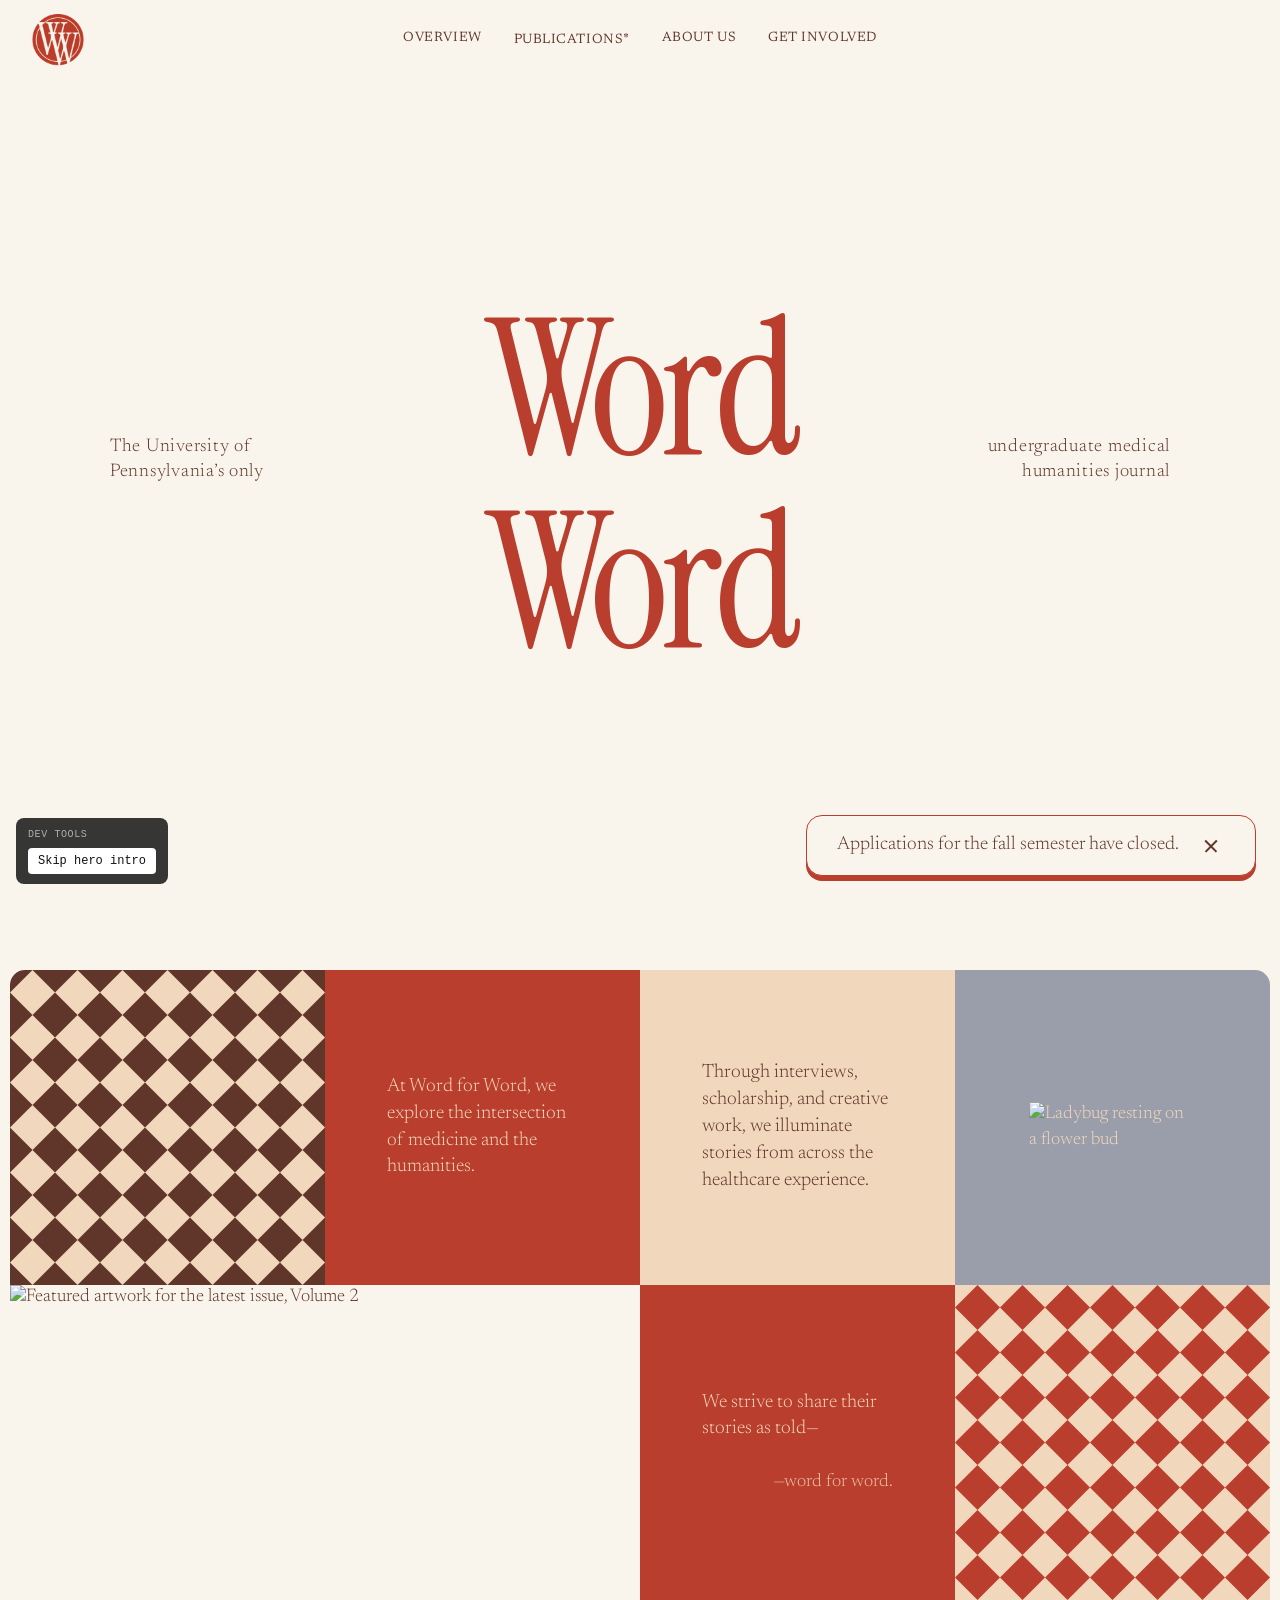
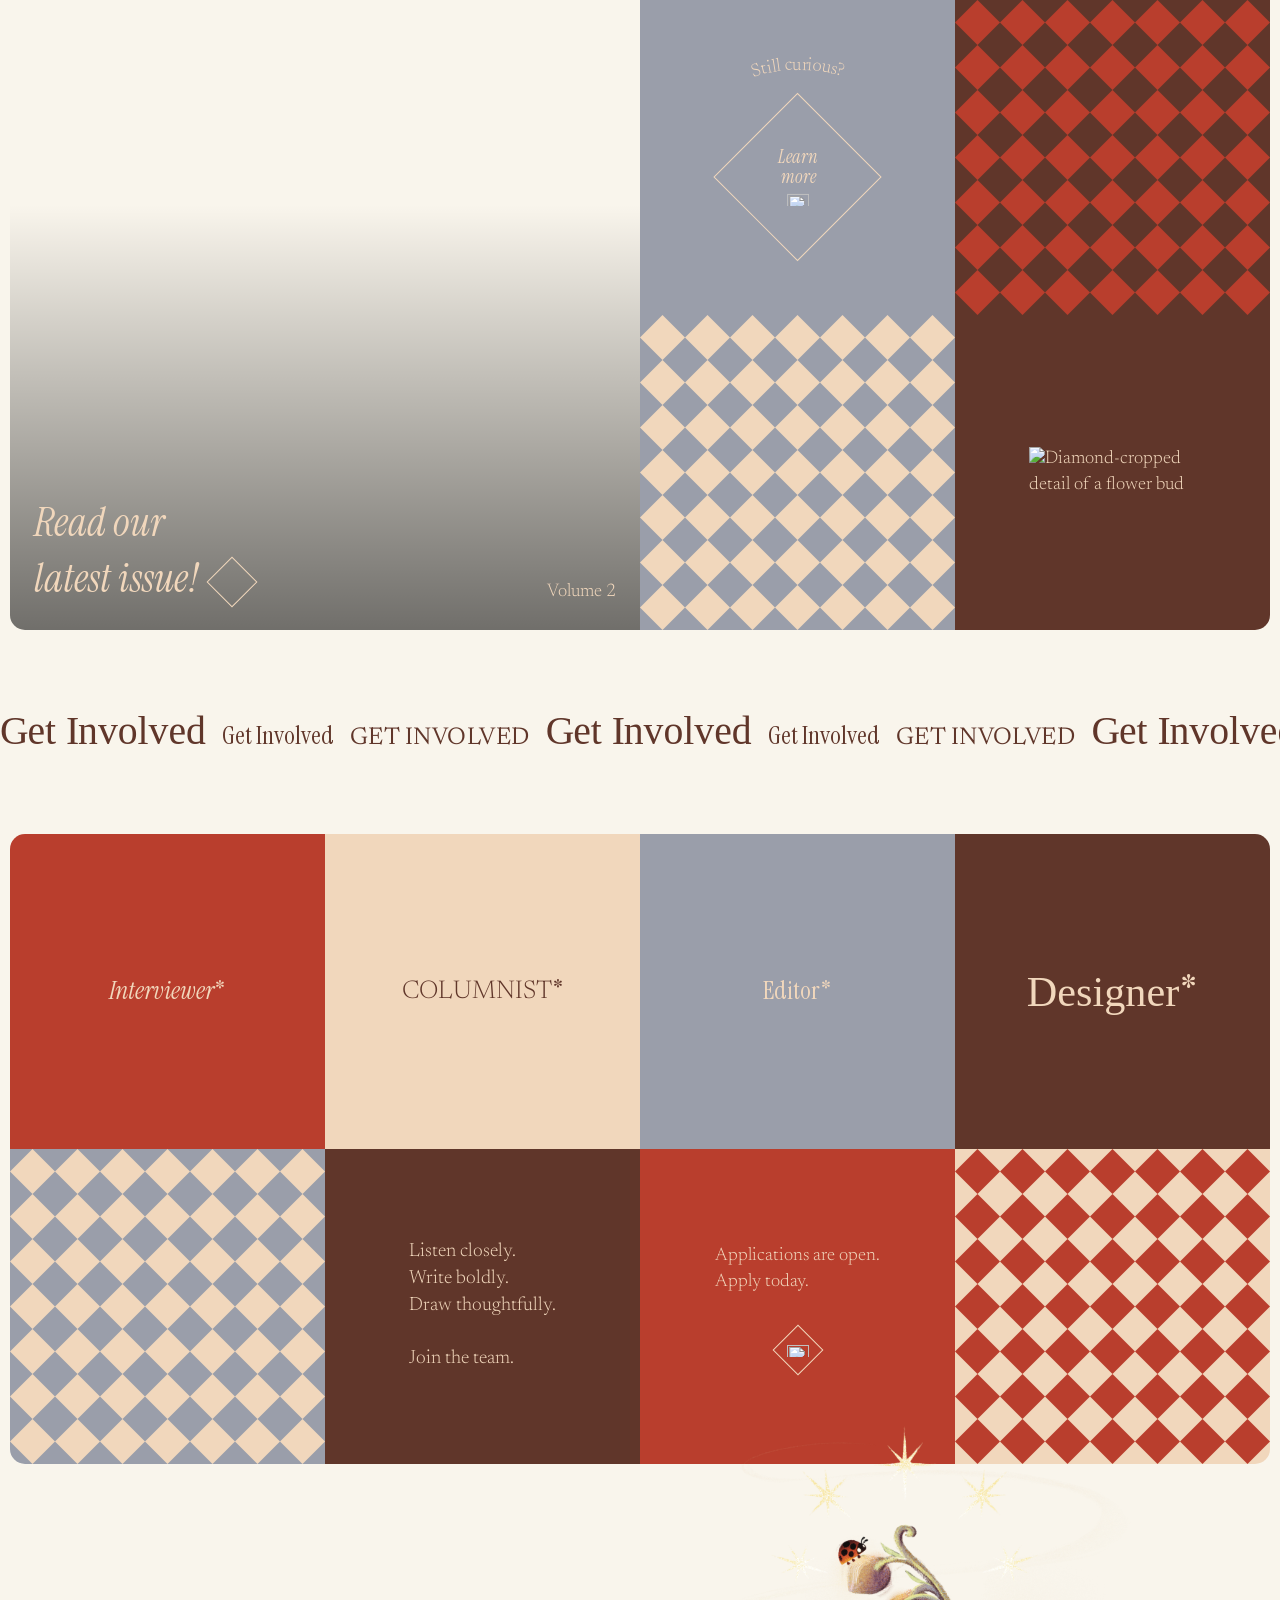
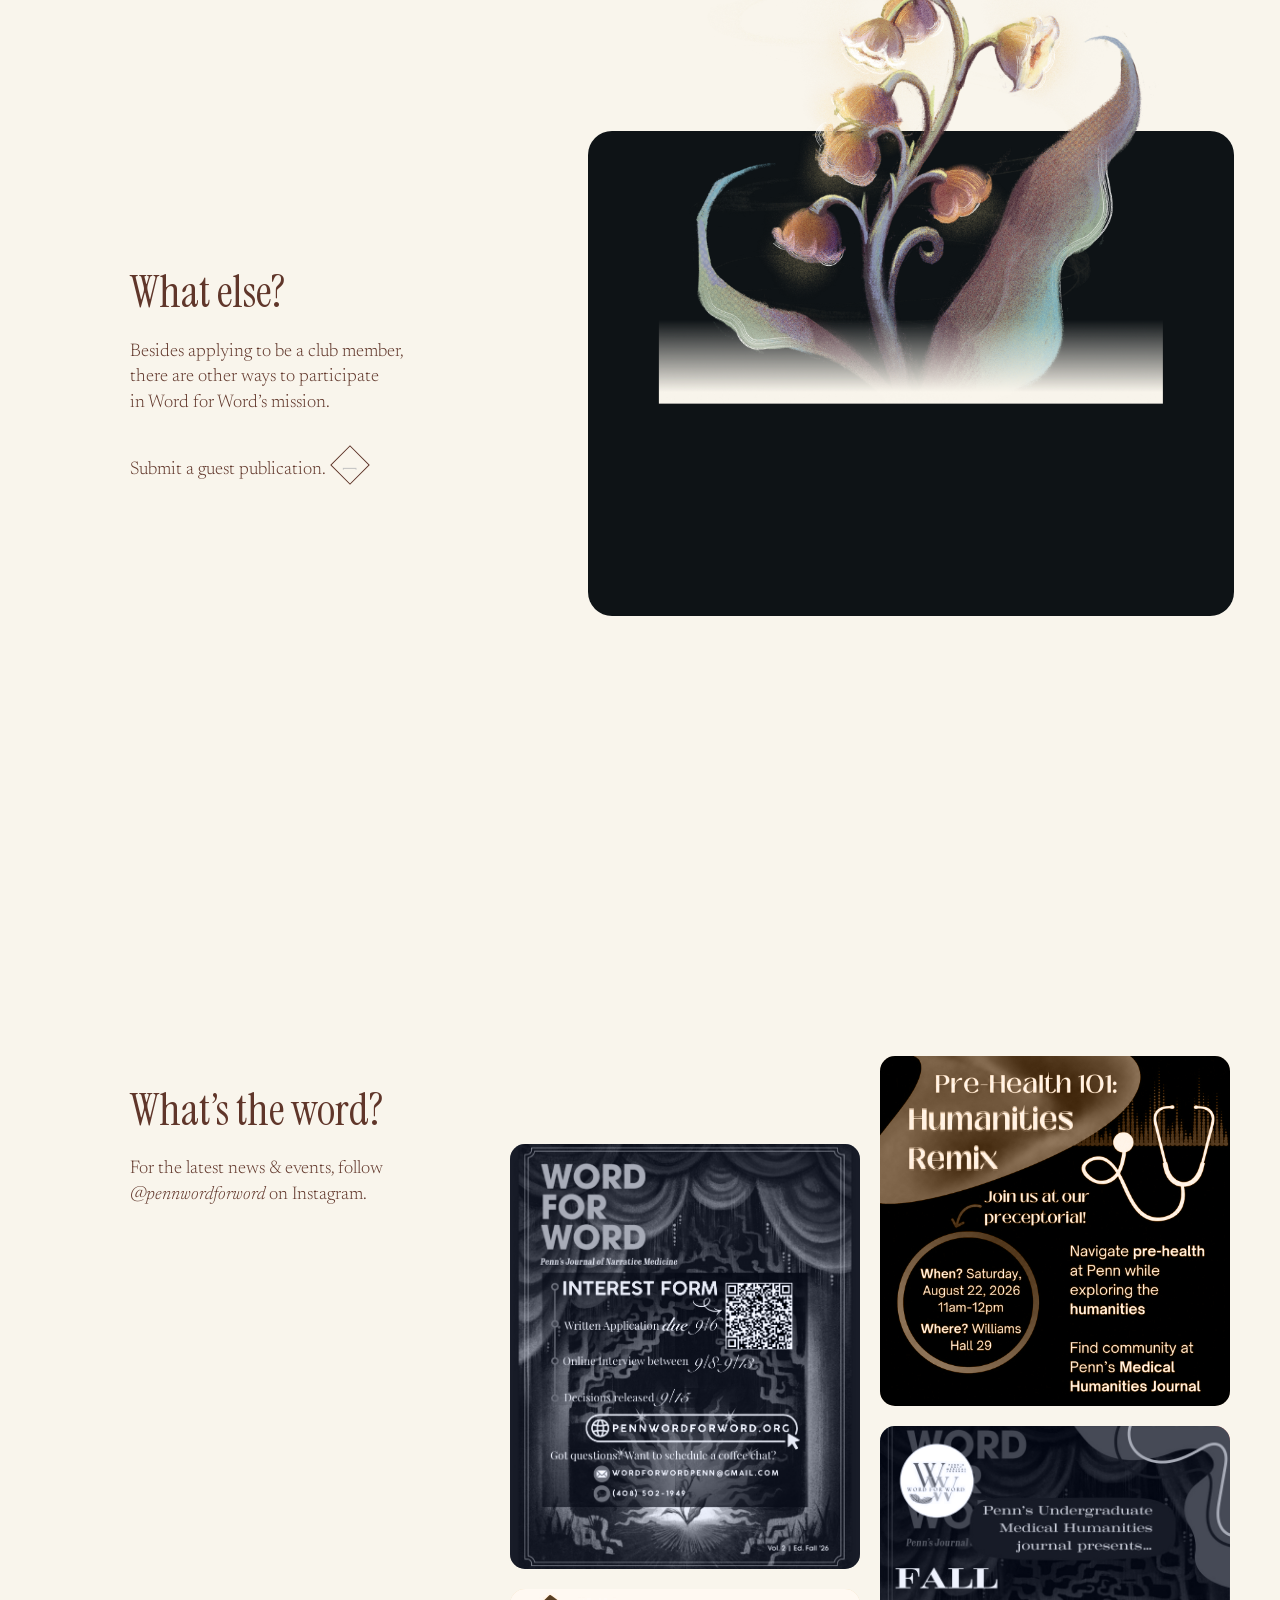
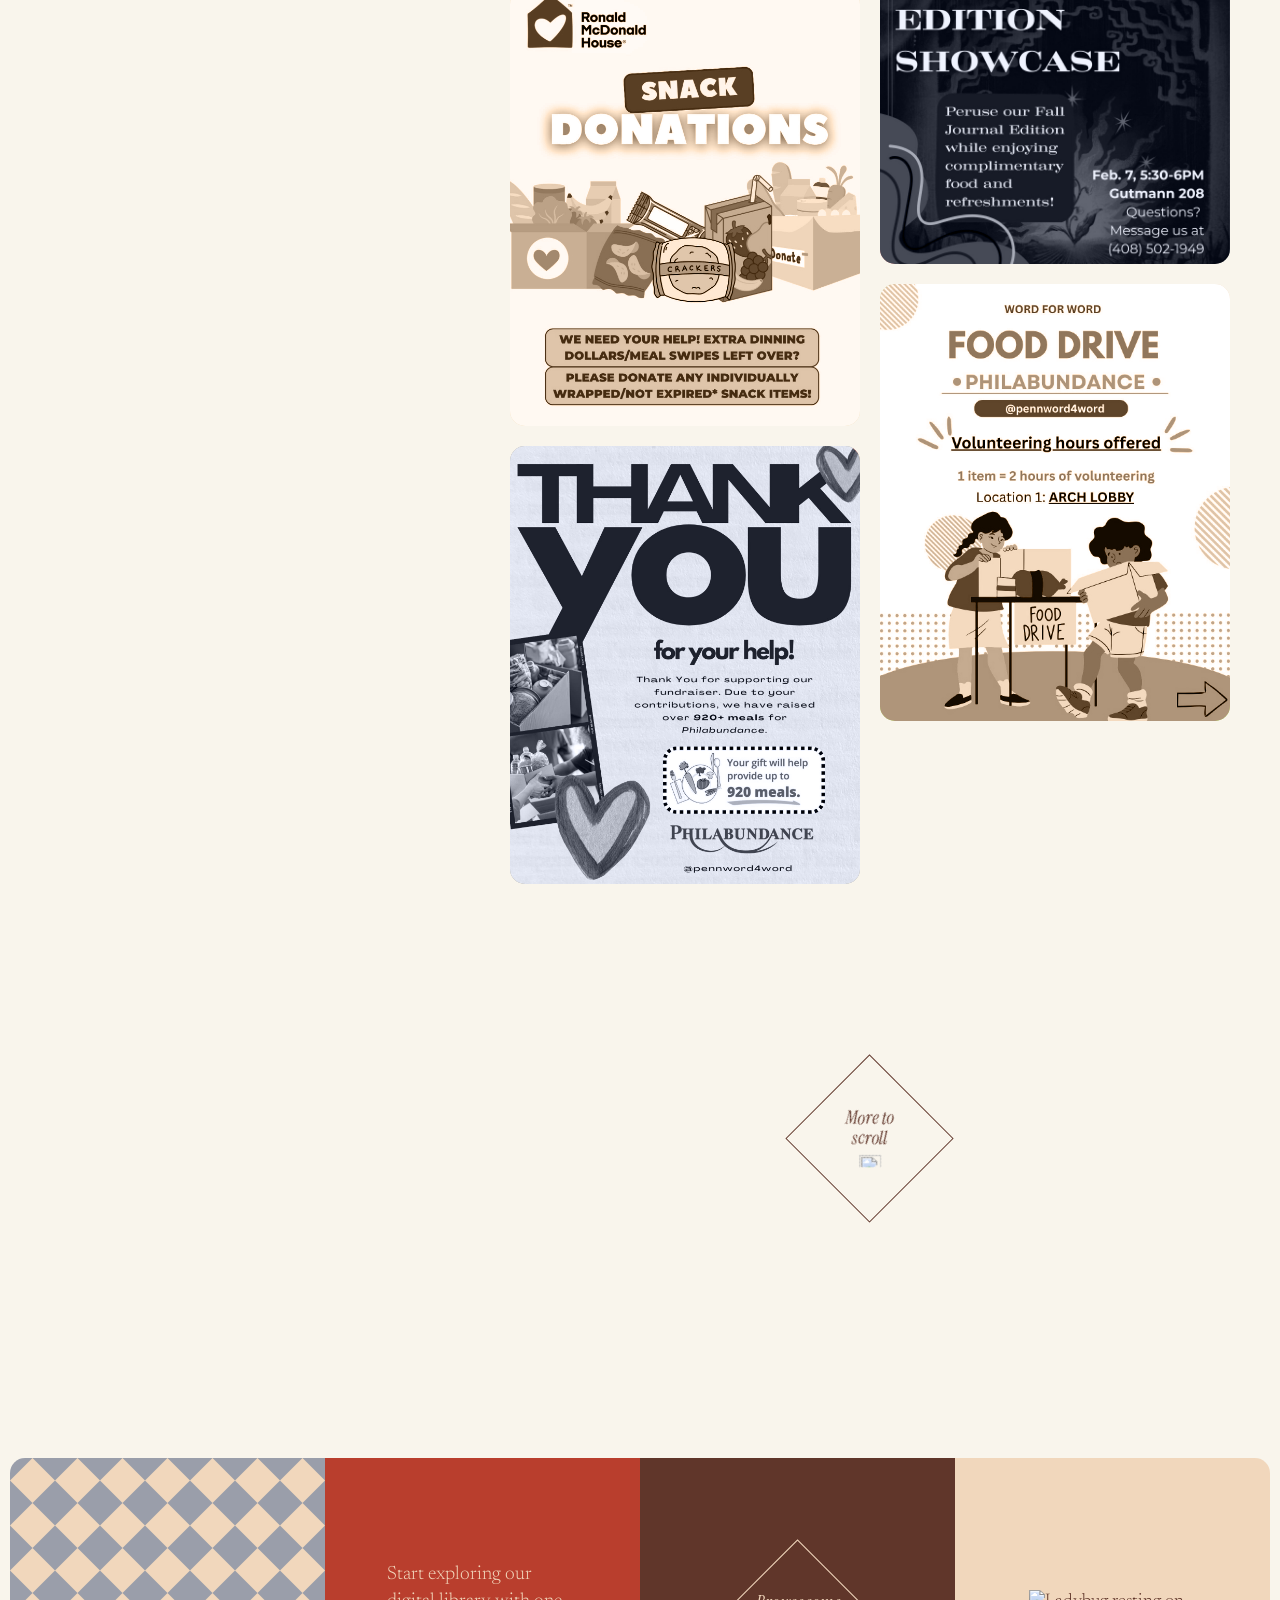
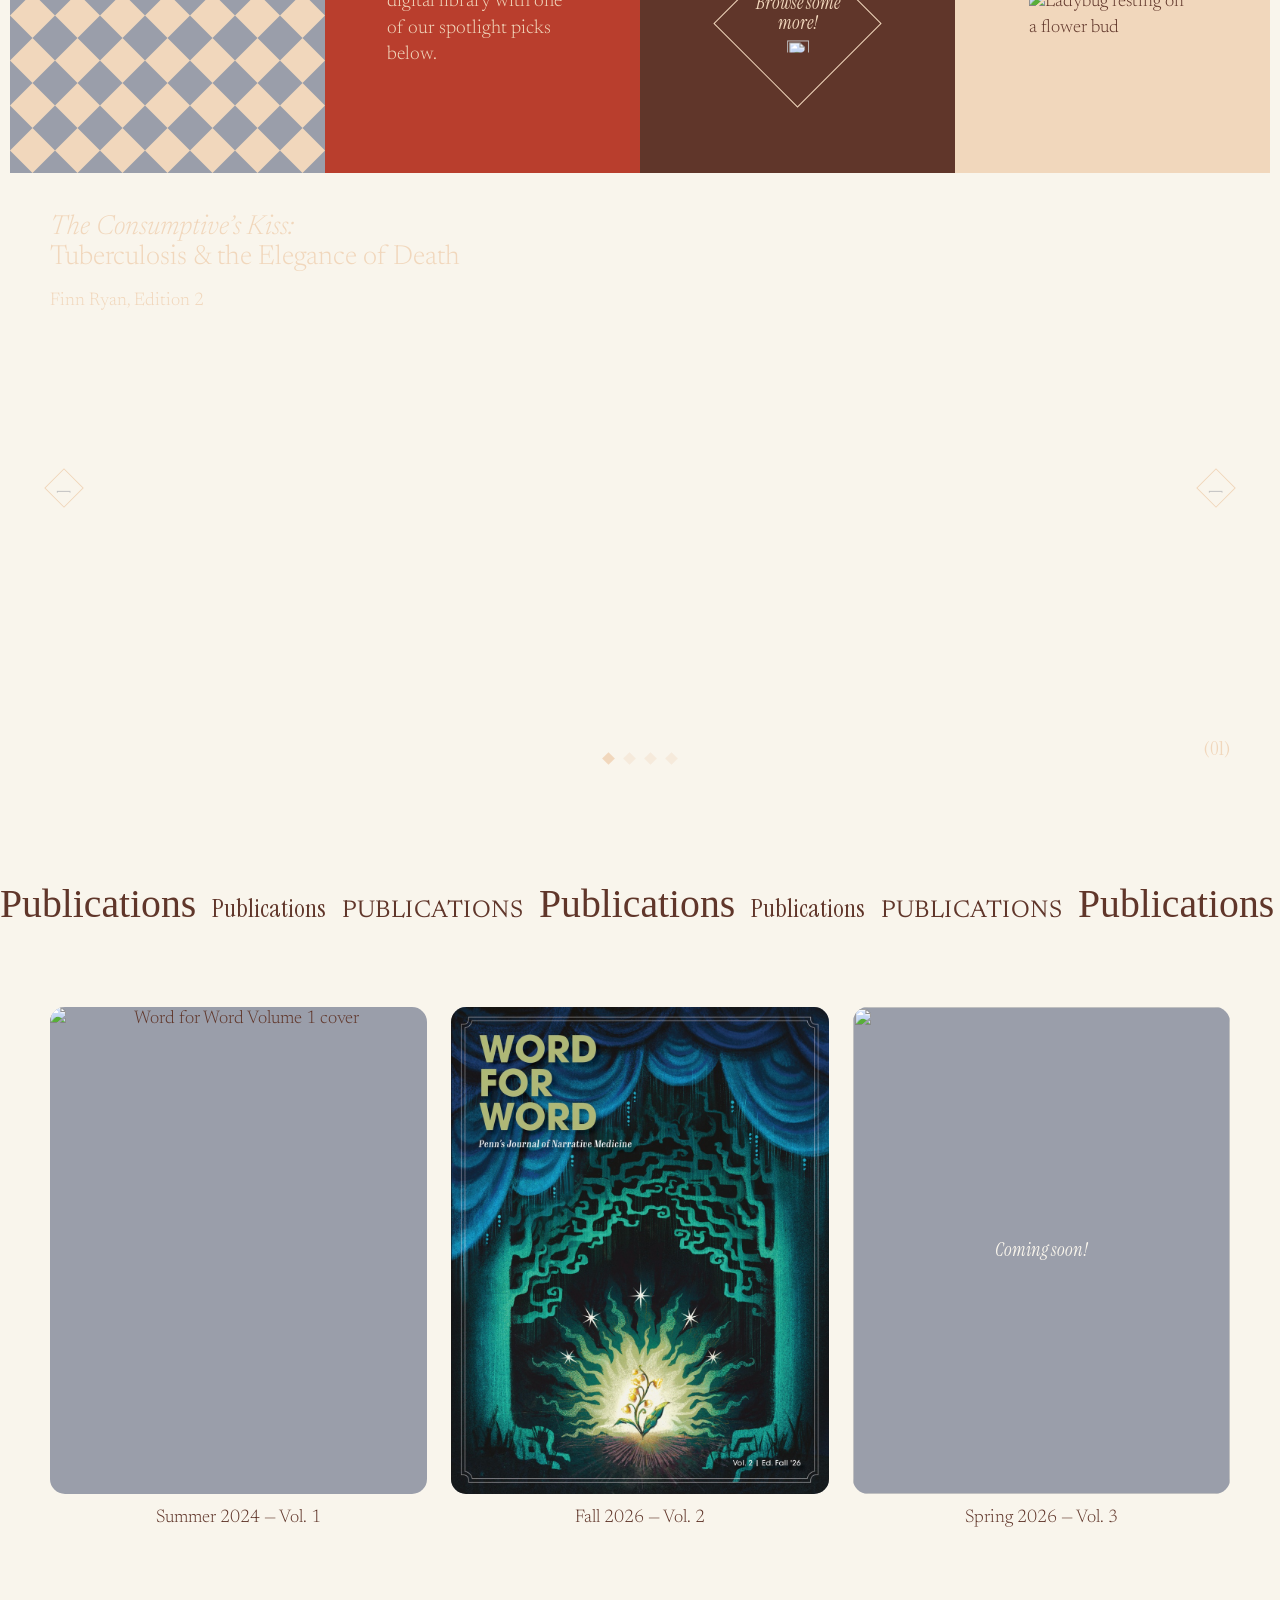
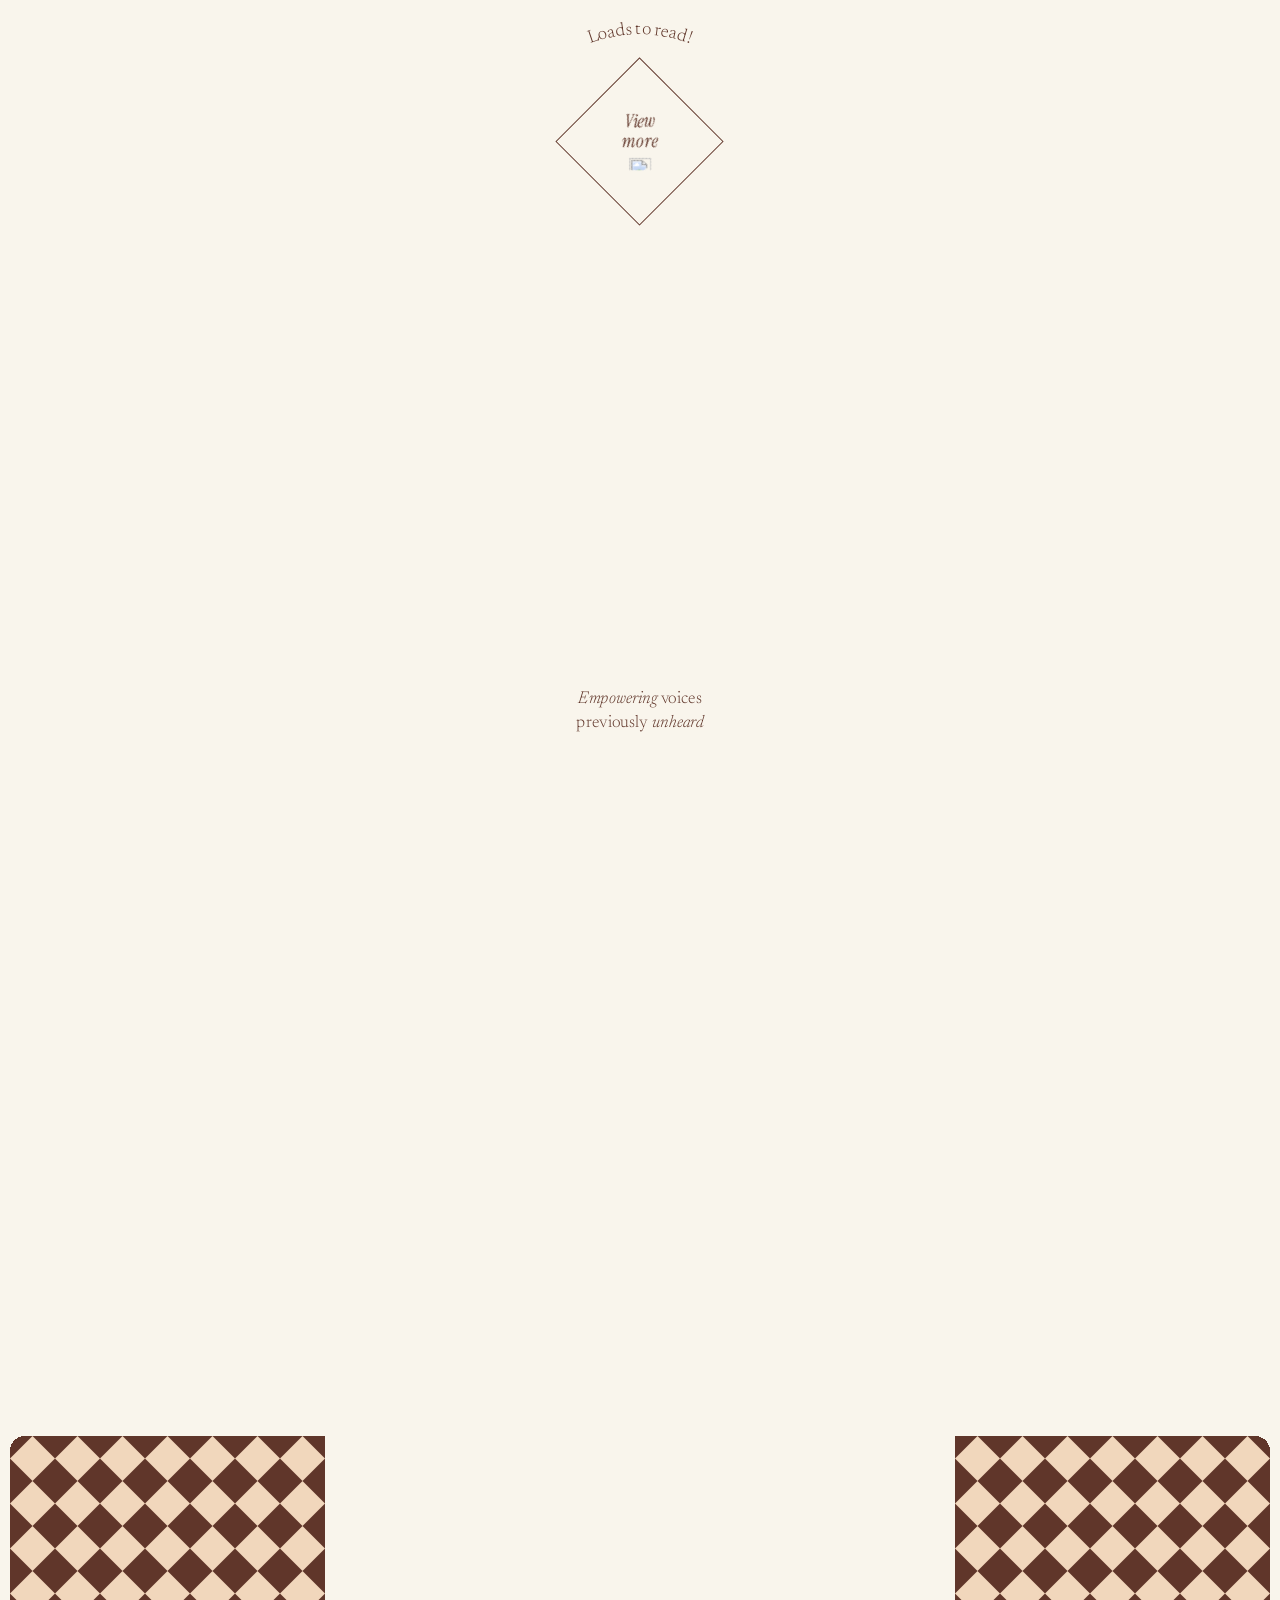
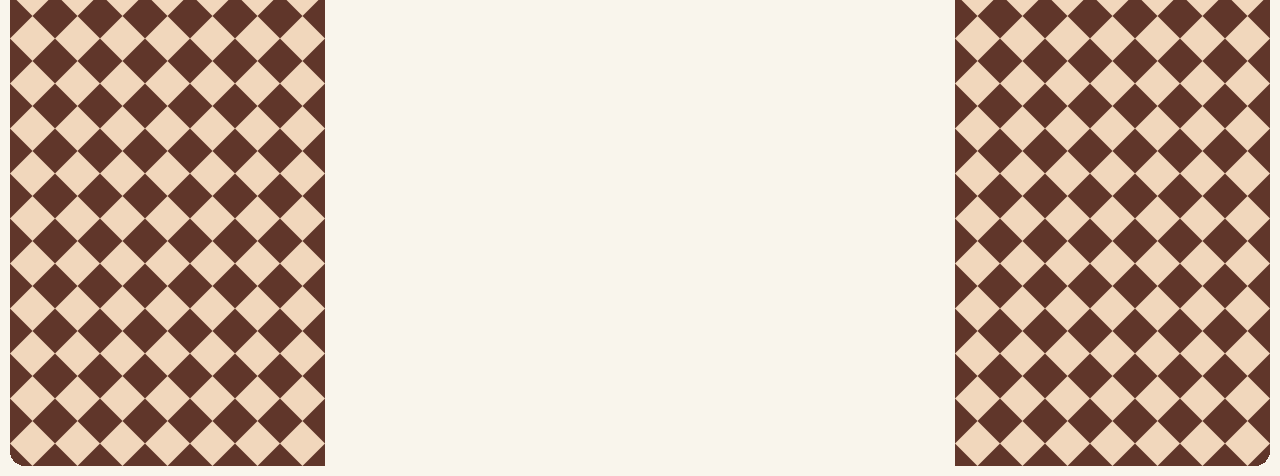
==== commit 6e57c57f: "Publish "Philosophy of Practice" as the 2nd carousel article; pending site changes - New essay by Ma" ====
--- a/index.html
+++ b/index.html
@@ -130,7 +130,7 @@
       img.src = `assets/images/Asterisk ${n}.png`;
     }
   </script>
-  <link rel="stylesheet" href="/css/style.css?v=390" />
+  <link rel="stylesheet" href="/css/style.css?v=404" />
   <!-- PostHog analytics -->
   <script>
     !(function (t, e) {
@@ -1307,10 +1307,8 @@
               <div class="featured-carousel__hover-tile" aria-hidden="true"></div>
             </div>
           </div>
-          <!-- TODO(future reference): no real article page yet — see the
-               same TODO on the first slide above. -->
-          <div class="featured-carousel__slide" data-title="Online articles coming soon!" data-edition="Illustration from Volume 2" data-number="(02)" data-article-url="#">
-            <img class="featured-carousel__photo" src="/assets/images/carousel/ILLUST The Doctor as Writer.jpg" alt="Illustration: The Doctor as Writer" />
+          <div class="featured-carousel__slide" data-title-intro="Philosophy of Practice &mdash;" data-title="Or Rather, Philosophy of Communication" data-edition="Max Brody, Edition 1" data-number="(02)" data-article-url="/articles/philosophy-of-practice.html">
+            <img class="featured-carousel__photo" src="/assets/images/articles/philosophy-of-practice.png" alt="Illustration: Philosophy of Practice" />
             <div class="featured-carousel__scrim" aria-hidden="true"></div>
             <div class="featured-carousel__hover-tiles">
               <div class="featured-carousel__hover-tile" aria-hidden="true"></div>
@@ -1647,6 +1645,6 @@
        stylesheet above either, so DOMContentLoaded (and this file's own
        intro reveal) can fire promptly regardless of how slow either of
        those is. -->
-  <script src="/js/main.js?v=222" defer></script>
+  <script src="/js/main.js?v=230" defer></script>
 </body>
 </html>
--- a/css/style.css
+++ b/css/style.css
@@ -587,6 +587,28 @@
   70%  { translate: 0 -0.6px; }
   100% { opacity: 1; translate: 0 0; }
 }
+/* page-flash's own bigger, weightier version of the bounce above — see
+   .page-flash__asterisk/__caption further down. Kept as a separate
+   keyframe (not a shared/scaled use of intro-splash-flicker-in) so the
+   intro splash's own already-tuned pop stays untouched; this one exists
+   because the plain version, at 4px of overshoot, read as understated
+   for how the WHOLE page-flash content block (asterisk + caption
+   together) lands — wanted to read more like a "thud" landing into
+   place than a blink-in. Bigger overshoot (10px vs 4px) plus a small
+   scale punch (1.06 -> settle) for weight, and a touch longer (320ms vs
+   240ms) so that extra travel still reads as one clean landing instead
+   of a blur. (First pass went further — 14px/1.08 — and read slightly
+   too strong; pulled back to these values.) translate/scale (not
+   transform) for the same reason as intro-splash-flicker-in above —
+   stays clear of .page-flash__asterisk's own continuous
+   `transform`-based jitter running at the same time. */
+@keyframes page-flash-content-thud {
+  0%   { opacity: 0; translate: 0 0; scale: 1; }
+  1%   { opacity: 1; translate: 0 -10px; scale: 1.06; }
+  45%  { translate: 0 4.5px; scale: 0.97; }
+  70%  { translate: 0 -1.8px; scale: 1.01; }
+  100% { opacity: 1; translate: 0 0; scale: 1; }
+}
 /* Trial variant: screens 01-04 all sit on cream now (see .intro-splash
    above), varying by asterisk/caption color instead — red / blue
    (--color-grey, this project's informal name for it) / darker beige
@@ -858,28 +880,39 @@
   opacity: 0;
 }
 /* Continuous jitter, not the intro splash's one-shot settle-to-still
-   (there's no "next screen" here to settle in time for) — reuses that
-   same jitter's early values (see intro-splash-asterisk-jitter-settle
-   above), just looped back to (0,0) for a seamless repeat. Comma'd
-   alongside intro-splash-flicker-in (see .intro-splash__asterisk--1.is-cut
-   above) so every page-flash screen pops in with the same blank-pause
-   +bounce the intro splash's own screens 01/00 use, not just a plain
-   fade — the two animations don't fight because they touch different
-   properties (this one's `transform`, that one's `opacity`/`translate`). */
+   (there's no "next screen" here to settle in time for) — started from
+   that jitter's early values (see intro-splash-asterisk-jitter-settle
+   above) but scaled up (~2x, sped up too) on explicit request: at the
+   intro splash's original sub-pixel scale (max ~0.6px), the shake read
+   as imperceptible whenever page load lagged even slightly, since a
+   user who's already been waiting isn't looking closely enough to catch
+   a <1px wobble — it just registered as the colored screen "flatly"
+   sitting there rather than visibly animating. (A first pass scaled it
+   ~4x, which then read as too much movement — pulled back to ~2x.)
+   Kept as its OWN keyframe
+   list (not shared with intro-splash-asterisk-jitter-settle) specifically
+   so that one-shot's own separately-tuned amplitude — deliberately
+   pulled back from an earlier ~1.5px that read as "too intense" there —
+   isn't disturbed by this. Looped back to (0,0) for a seamless repeat.
+   Comma'd alongside page-flash-content-thud (see that keyframe's own
+   comment further down) so every page-flash screen pops in with a
+   blank-pause+bounce, not just a plain fade — the two animations don't
+   fight because they touch different properties (this one's
+   `transform`, that one's `opacity`/`translate`). */
 html.show-page-flash.page-flash-ready .page-flash__asterisk {
   animation:
-    page-flash-asterisk-jitter 0.7s linear infinite,
-    intro-splash-flicker-in 240ms cubic-bezier(0.34, 1.8, 0.64, 1) 120ms both;
+    page-flash-asterisk-jitter 0.5s linear infinite,
+    page-flash-content-thud 320ms cubic-bezier(0.34, 1.8, 0.64, 1) 120ms both;
 }
 @keyframes page-flash-asterisk-jitter {
   0%     { transform: translate(0, 0); }
-  12.5%  { transform: translate(-0.6px, 0.4px); }
-  25%    { transform: translate(0.4px, -0.6px); }
-  37.5%  { transform: translate(-0.4px, -0.4px); }
-  50%    { transform: translate(0.6px, 0.3px); }
-  62.5%  { transform: translate(-0.5px, 0.5px); }
-  75%    { transform: translate(0.3px, -0.5px); }
-  87.5%  { transform: translate(-0.6px, 0.2px); }
+  12.5%  { transform: translate(-1.4px, 1px); }
+  25%    { transform: translate(1px, -1.4px); }
+  37.5%  { transform: translate(-1px, -1px); }
+  50%    { transform: translate(1.4px, 0.7px); }
+  62.5%  { transform: translate(-1.2px, 1.2px); }
+  75%    { transform: translate(0.7px, -1.2px); }
+  87.5%  { transform: translate(-1.4px, 0.5px); }
   100%   { transform: translate(0, 0); }
 }
 .page-flash__caption {
@@ -890,11 +923,12 @@
   text-align: center;
   opacity: 0;
 }
-/* Same intro-splash-flicker-in bounce as the asterisk above, on the
-   caption too — matches the intro splash, where screen 01/00's asterisk
-   AND caption both bounce in together. */
+/* Same page-flash-content-thud bounce as the asterisk above, on the
+   caption too — same 120ms delay, so asterisk and caption still land
+   together as one block, just with more weight than the intro splash's
+   own plain flicker-in (see that keyframe's own comment for why). */
 html.show-page-flash.page-flash-ready .page-flash__caption {
-  animation: intro-splash-flicker-in 240ms cubic-bezier(0.34, 1.8, 0.64, 1) 120ms both;
+  animation: page-flash-content-thud 320ms cubic-bezier(0.34, 1.8, 0.64, 1) 120ms both;
 }
 .page-flash--01 { background: var(--color-red); }
 .page-flash--02 { background: var(--color-grey); }
@@ -4144,6 +4178,141 @@
   left: 50%;
   object-fit: cover;
   object-position: 50% 70%;
+}
+/* Same 4x2 grid, same per-cell hover flash, as
+   .featured-carousel__hover-tiles/__hover-tile (section 4's real article
+   carousel) — see the HTML comment above .gi-reveal-hover-tiles for why
+   this box's own end size makes that grid come out as the exact same
+   true-square tiles the carousel (and every .square on the page) uses,
+   not a coincidence needing separate tuning. pointer-events:auto
+   overrides .gi-reveal-sticky's own pointer-events:none 2 levels up —
+   without it this layer would inherit "none" and never receive :hover
+   at all, same fix .pin-grow-box .featured-carousel__nav needed. */
+.gi-reveal-hover-tiles {
+  position: absolute;
+  inset: 0;
+  z-index: 1;
+  display: grid;
+  grid-template-columns: repeat(4, 1fr);
+  grid-template-rows: repeat(2, 1fr);
+  pointer-events: none;
+}
+/* Only hoverable once the box is >=90% grown — toggled by
+   initGetInvolvedPinGrow() (GI_REVEAL_TILES_HOVER_THRESHOLD). With
+   reduced motion that function never runs, so the box is already full
+   size — the media query below keeps tiles hoverable there. */
+.gi-reveal-hover-tiles.is-hoverable {
+  pointer-events: auto;
+}
+@media (prefers-reduced-motion: reduce) {
+  .gi-reveal-hover-tiles { pointer-events: auto; }
+}
+.gi-reveal-hover-tile {
+  background: rgba(255, 255, 255, 0);
+  transition: background-color 0.3s ease-out;
+}
+.gi-reveal-hover-tile:hover {
+  background: rgba(255, 255, 255, 0.14);
+  transition: background-color 0.6s cubic-bezier(0.25, 1, 0.5, 1);
+}
+/* Closed-applications overlay: toggled on once the box is ~95% through
+   growing (GI_REVEAL_OVERLAY_THRESHOLD in initGetInvolvedPinGrow()'s own
+   update(), bidirectionally — scrolling back out hides it again, same
+   as every other scroll reveal on this page). Scrim + caption are
+   literally the same .mosaic-reveal/--slide classes section 1's own
+   .image-mosaic__scrim/__caption use — same fade+slide-up-from-the-
+   bottom, not a reimplementation. */
+.gi-reveal-scrim {
+  position: absolute;
+  inset: 0;
+  background: linear-gradient(to top, rgba(0, 0, 0, 0.55), transparent 45%);
+  pointer-events: none;
+}
+/* Centered (per explicit follow-up — was left-aligned like section 1's
+   own caption, but that one sits beside a headline+CTA on the left with
+   "Volume 2" balancing it on the right; this is a single standalone
+   line, so centered reads right instead) and bigger/beige (--color-tan,
+   this project's own name for it) to actually read as a real notice
+   against the photo, not a small caption. */
+.gi-reveal-caption {
+  position: absolute;
+  left: 0;
+  right: 0;
+  bottom: 16px;
+  z-index: 2;
+  padding: 0 24px;
+  text-align: center;
+  color: var(--color-cream);
+  font-family: var(--font-body);
+  font-size: clamp(18px, 2.4vw, 30px);
+}
+/* The logo: the real site mark (Logo.png — the WW seal, not the
+   asterisk/favicon), repositioned/resized for this box. Two different
+   drivers, handed off at the moment it finishes arriving (see
+   initGetInvolvedPinGrow()'s own logo comment for the exact handoff):
+   while it's still short of GI_REVEAL_OVERLAY_THRESHOLD, JS sets
+   opacity/transform directly every frame off scroll position (so
+   scrolling back up unwinds it proportionally — a fire-and-forget CSS
+   animation can't do that). The MOMENT it reaches that threshold, JS
+   stops touching transform and instead adds .is-settling, handing off
+   to a real fixed-duration CSS animation for a felt "landing" bounce —
+   a plain scroll-position map alone reads as an instant snap on a
+   normal-speed scroll (reported live as "what happened to its intro
+   animation," even after easing the scroll-driven curve itself: the
+   issue wasn't the curve shape, it's that a real animation needs actual
+   TIME to read as one, independent of how fast the scroll that crossed
+   the threshold was). opacity:0/no transform here is only the pre-JS
+   resting state — same idiom as .gi-reveal-image's own width/height,
+   "set live" once initGetInvolvedPinGrow() actually runs. Centered
+   vertically via inset+margin rather than a static transform:
+   translateY, since `transform` is what's driven by one of the two
+   mechanisms above at any given moment — a permanent transform here
+   would just get overwritten by both. */
+.gi-reveal-logo-wrap {
+  position: absolute;
+  top: 0;
+  bottom: 0;
+  right: 6%;
+  margin-block: auto;
+  height: fit-content;
+  width: clamp(64px, 7vw, 110px);
+  opacity: 0;
+  z-index: 2;
+  pointer-events: none;
+}
+/* The landing bounce itself — starts from exactly where the scroll-
+   driven tracking leaves off (scale(1) rotate(0deg), same resting
+   transform JS's own logoProgress===1 case would set) so there's no
+   visible jump at the handoff, then overshoots and settles. Same
+   "weighty landing" language as page-flash-content-thud elsewhere on
+   this site (scale overshoot, not just a fade) — kept as a distinct,
+   smaller-scoped animation rather than reusing hero-asterisk-intro
+   itself, since that one's whole 650deg spin-up is wrong for "landing
+   bounce off an already-unwound rotation." both fill-mode: holds its
+   start value (matching JS's last frame) until the animation actually
+   begins, then its end value once done, so there's nothing for JS's own
+   un-set transform to flash through in between. */
+.gi-reveal-logo-wrap.is-settling {
+  animation: gi-reveal-logo-settle 0.45s cubic-bezier(0.25, 1, 0.5, 1) both;
+}
+@keyframes gi-reveal-logo-settle {
+  0%   { transform: scale(1) rotate(0deg); }
+  45%  { transform: scale(1.15) rotate(-5deg); }
+  70%  { transform: scale(0.95) rotate(3deg); }
+  100% { transform: scale(1) rotate(0deg); }
+}
+/* Static tilt lives on the INNER image, not the wrap — the wrap's own
+   `transform` is what JS overwrites every frame (see its own comment
+   above), so a static rotate there would just get overwritten too.
+   Putting it here instead composes independently: the wrap still
+   unwinds to rotate(0deg) as it lands, and the image's own constant
+   rotate(6deg) is what's left over once it does, landing tilted right
+   instead of dead vertical. */
+.gi-reveal-logo {
+  display: block;
+  width: 100%;
+  height: auto;
+  transform: rotate(6deg);
 }
 .featured-carousel {
   position: relative;
@@ -8079,6 +8248,21 @@
 .article-page__body blockquote p {
   margin-top: 0;
 }
+/* Inline photos from a ![alt](path) body line (see render_body_html() in
+   scripts/build_articles.py) — small and centered, since these are
+   supporting images inside the text (e.g. a photo the author refers
+   to), not a second full-width illustration. Same 24px corner radius
+   as .article-page__illustration-wrap img. */
+.article-page__figure {
+  margin: 32px auto 0;
+  max-width: 240px;
+}
+.article-page__figure img {
+  display: block;
+  width: 100%;
+  height: auto;
+  border-radius: 24px;
+}
 /* Deliberately its own block, not part of .article-page__body — a
    dedicated "Works Cited" CMS field (see admin/config.yml) so citation
    text always renders at this smaller size instead of depending on a
@@ -8730,9 +8914,27 @@
   .intro-splash__asterisk-wrap { animation: none; opacity: 0; visibility: hidden; }
   .hero__wordmark-asterisk-wrap { animation: none; opacity: 1; transform: none; }
   .hero__wordmark-asterisk { animation: none; }
+  .gi-reveal-logo-wrap { animation: none; opacity: 1; transform: none; }
   .nav__dropdown-visual-asterisk { animation: none; }
   .custom-cursor-wrap { display: none; }
   .square__down-arrow { animation: none; opacity: 1; }
+  /* Scroll reveals that weren't in the shared list at the top of this
+     block — each just shows at its final resting state immediately. */
+  .team-bio,
+  .marquee-banner--scrolling { transition: none; opacity: 1; transform: none; }
+  .beyond-page__img { transition: none; opacity: 1; translate: -50% -50%; }
+  .beyond-page__img--1 { rotate: -3.01deg; }
+  .beyond-page__img--2 { rotate: 8.96deg; }
+  .beyond-page__asterisk-wrap,
+  .split-cta__illustration-asterisk-wrap { animation: none; opacity: 1; }
+  /* Same as .hero__wordmark-asterisk above — no continuous spin. */
+  .beyond-page__asterisk,
+  .split-cta__illustration-asterisk,
+  .square__inset-asterisk { animation: none; }
+  /* initGetInvolvedPinGrow() jumps straight to the fully-grown box under
+     reduced motion, so there's no growth to give scroll runway to —
+     just the sticky's own 100vh. */
+  .gi-reveal-spacer { height: 100vh; }
 }
 
 /* ===================================================================
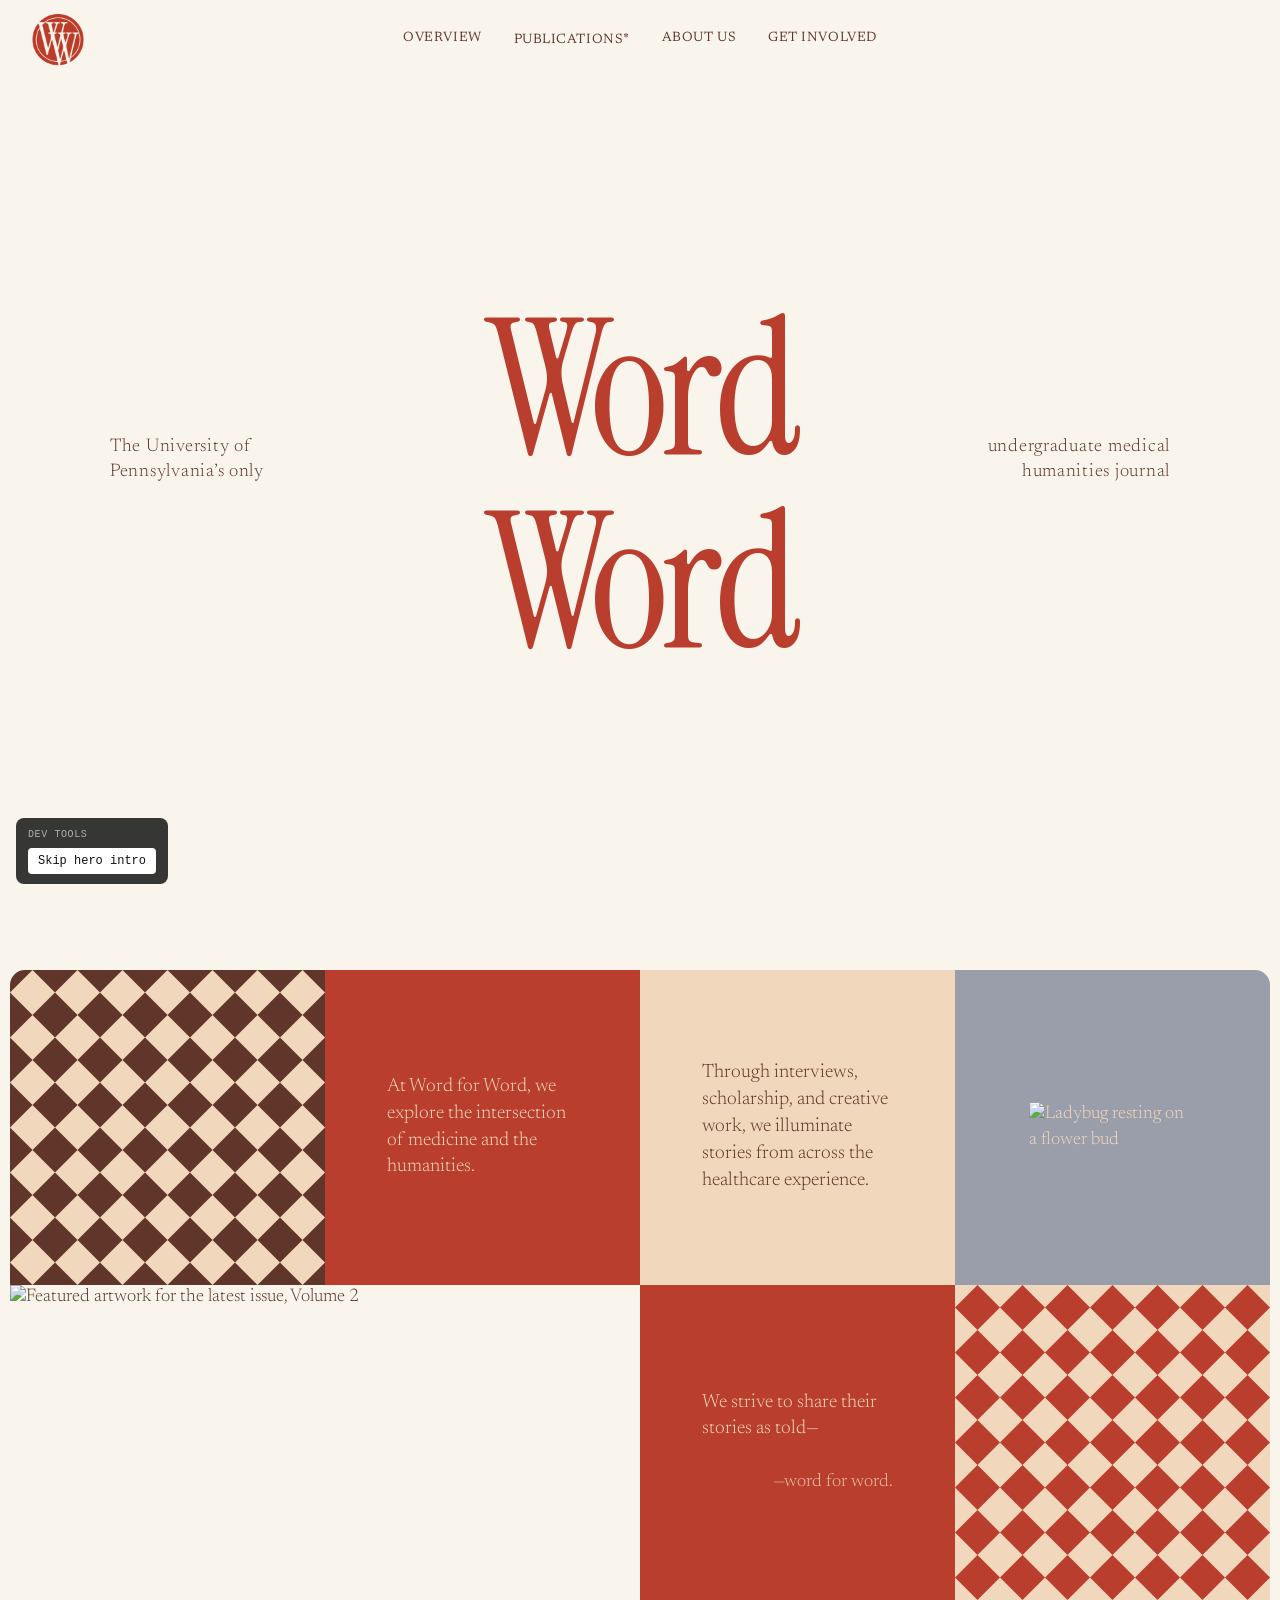
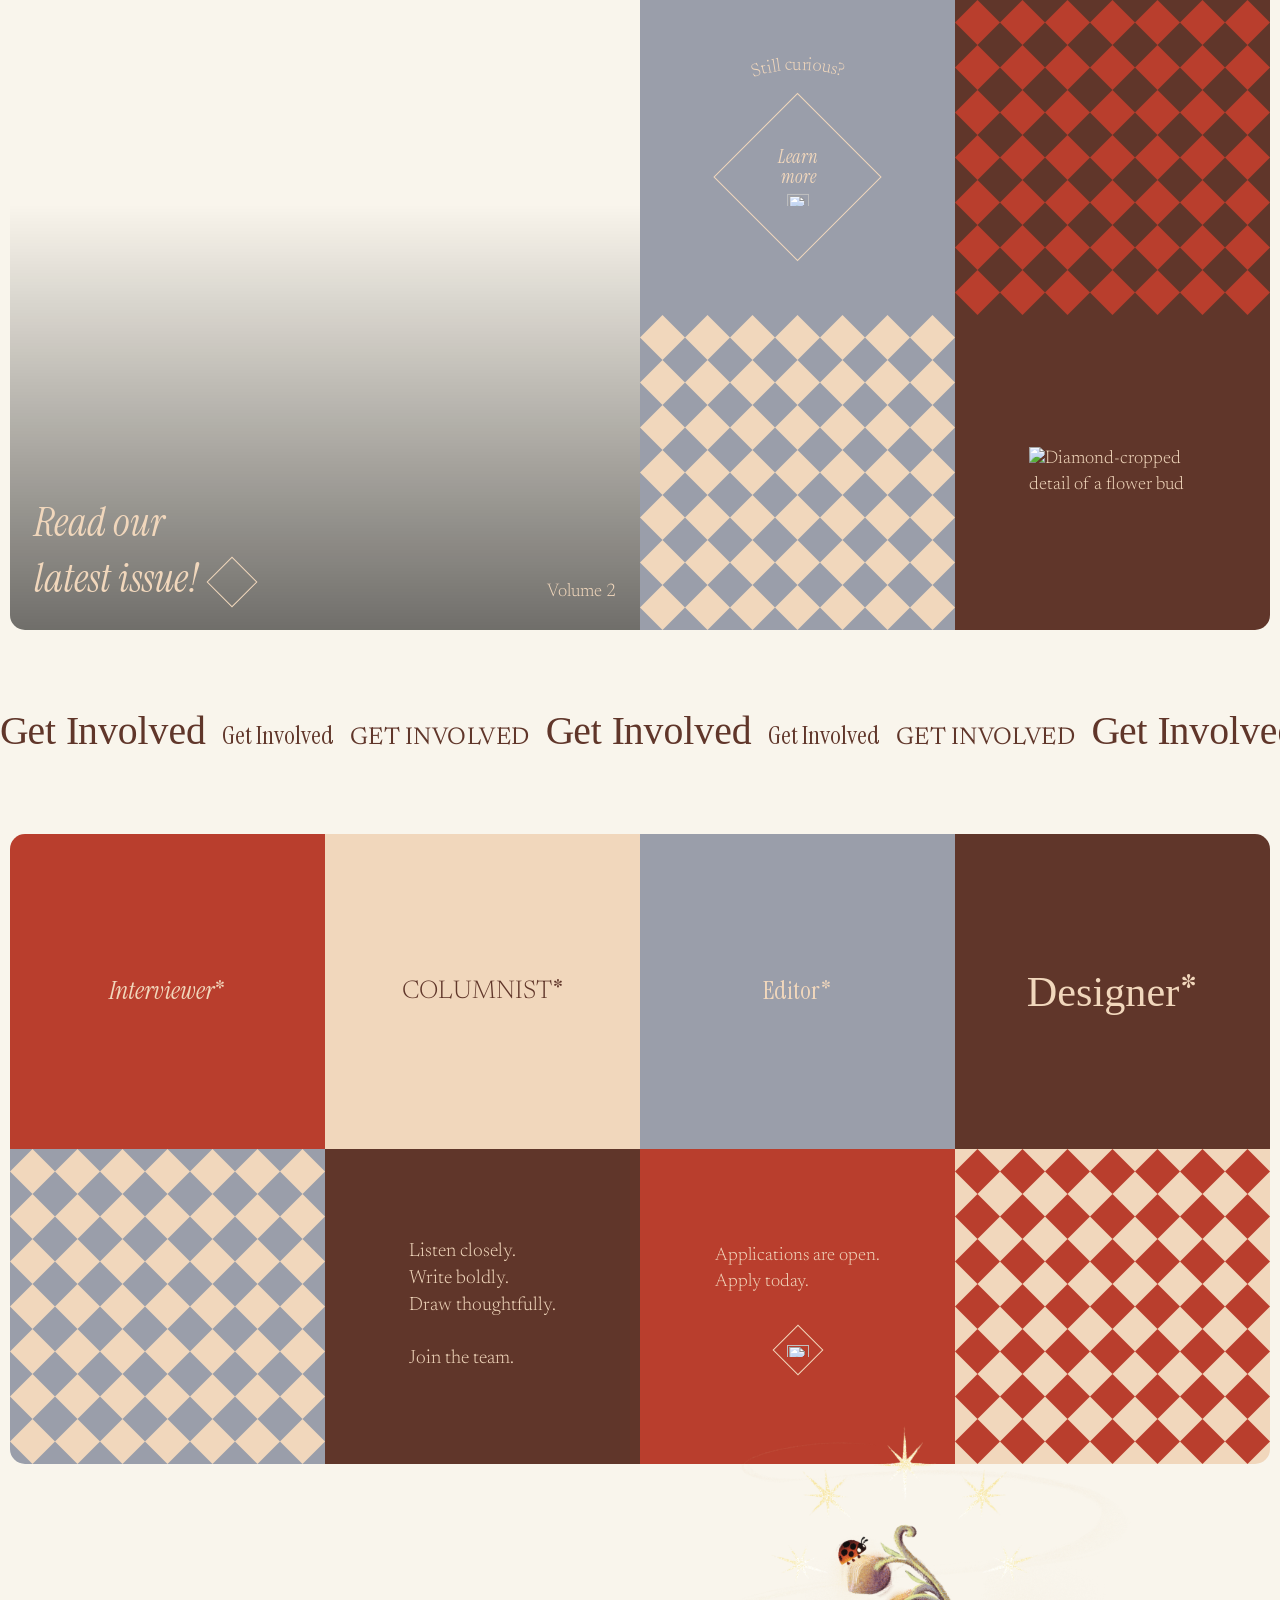
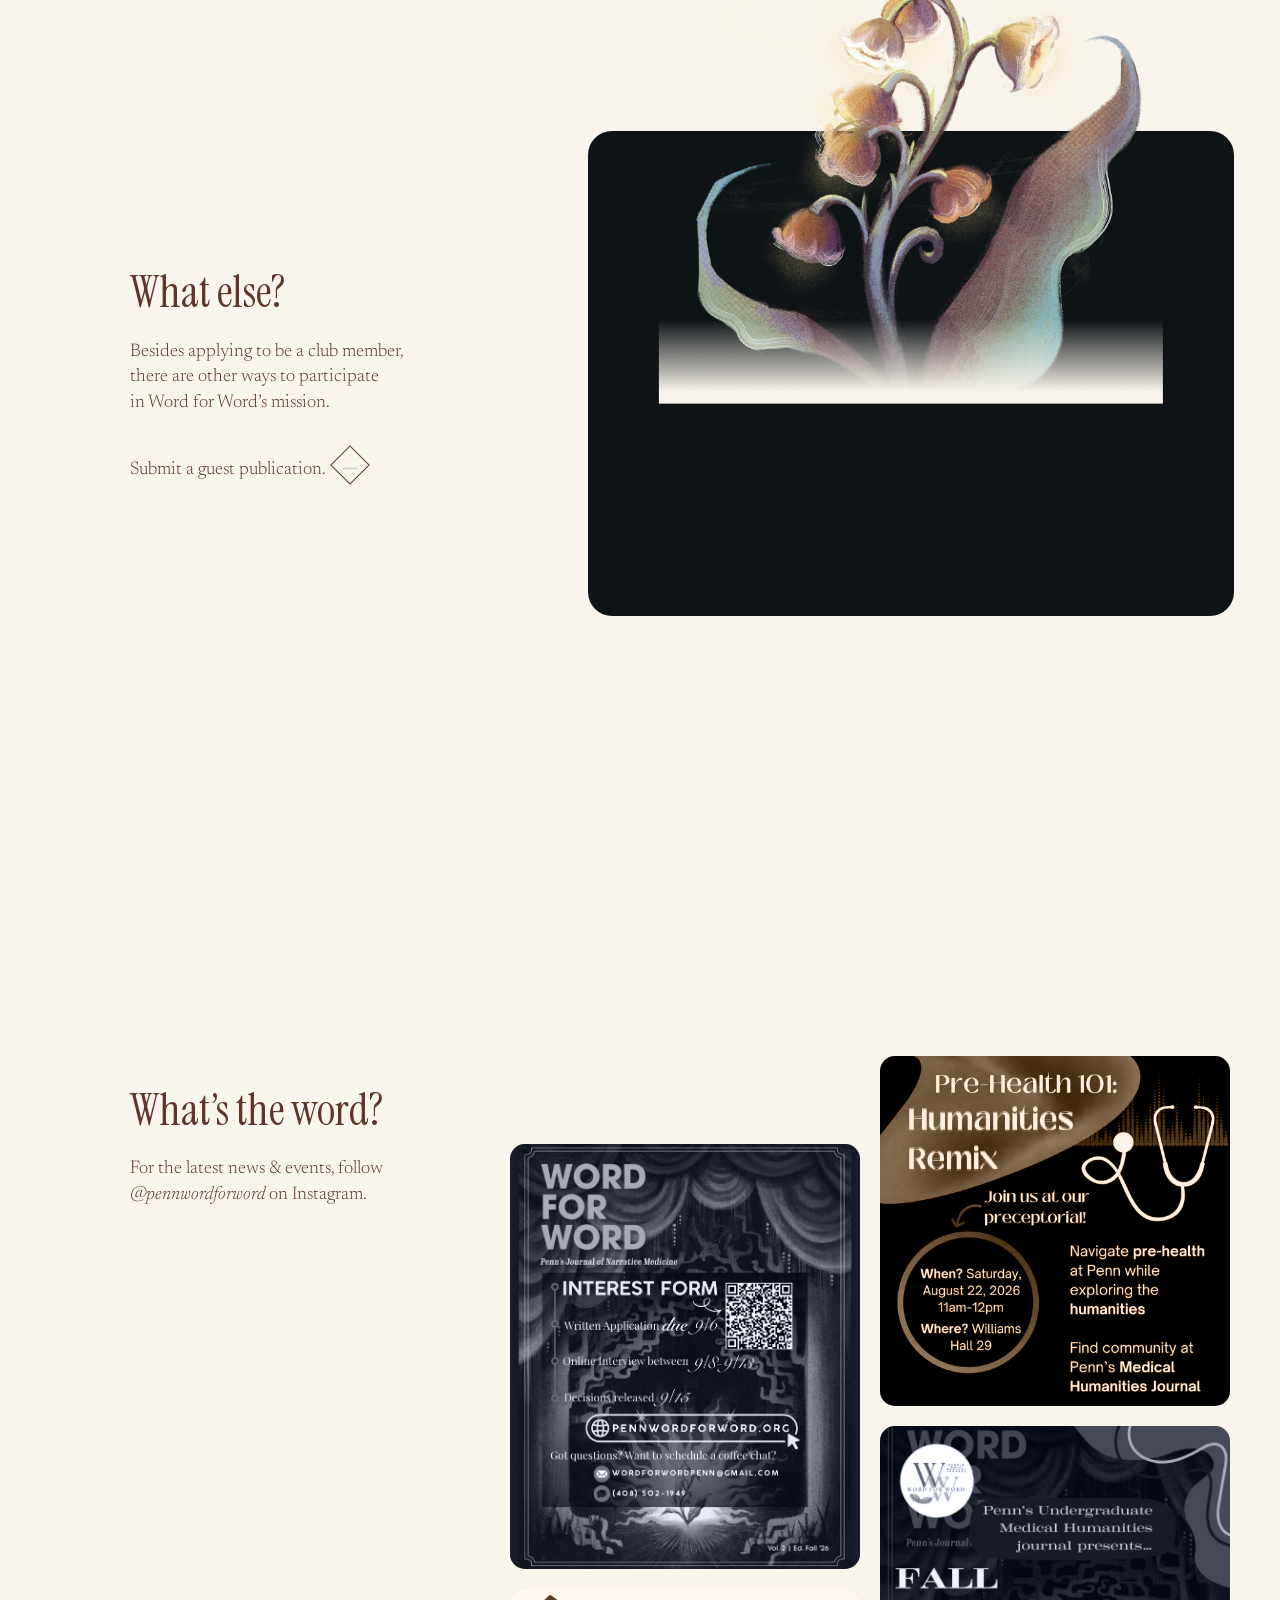
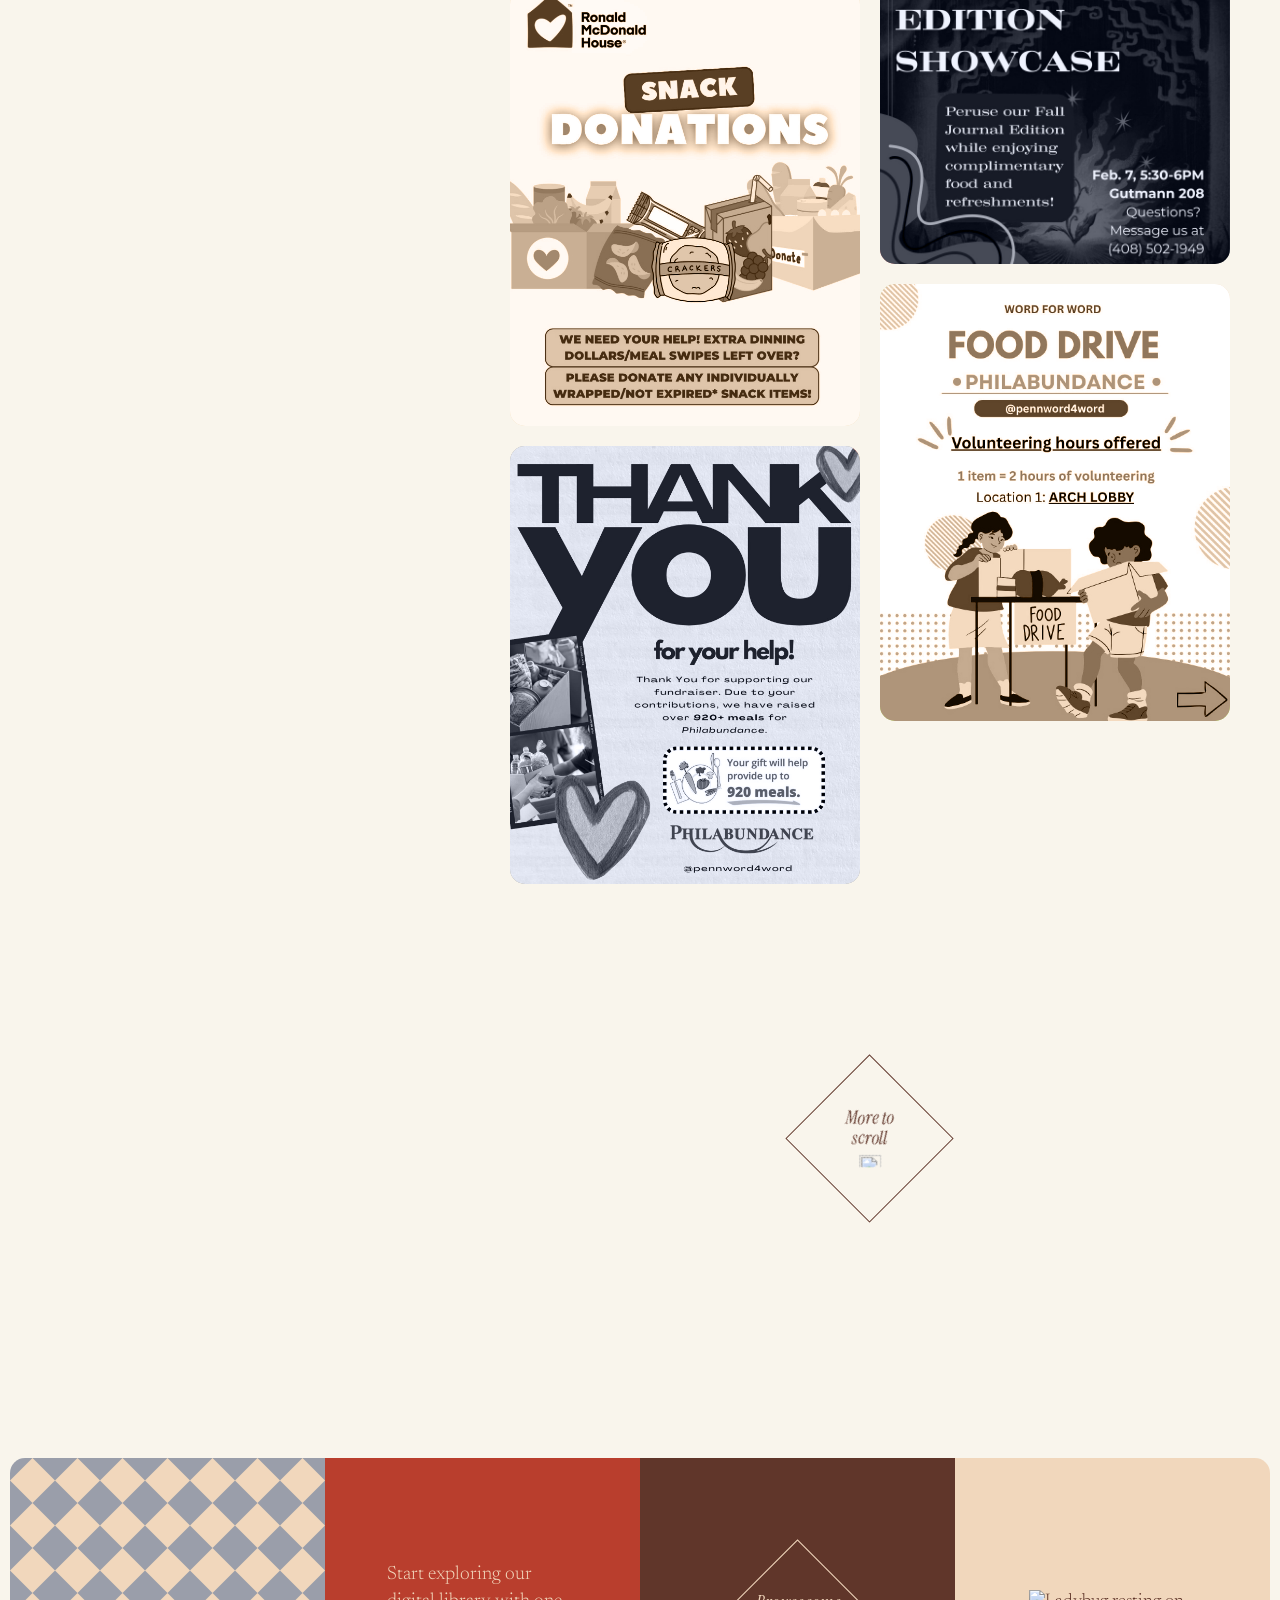
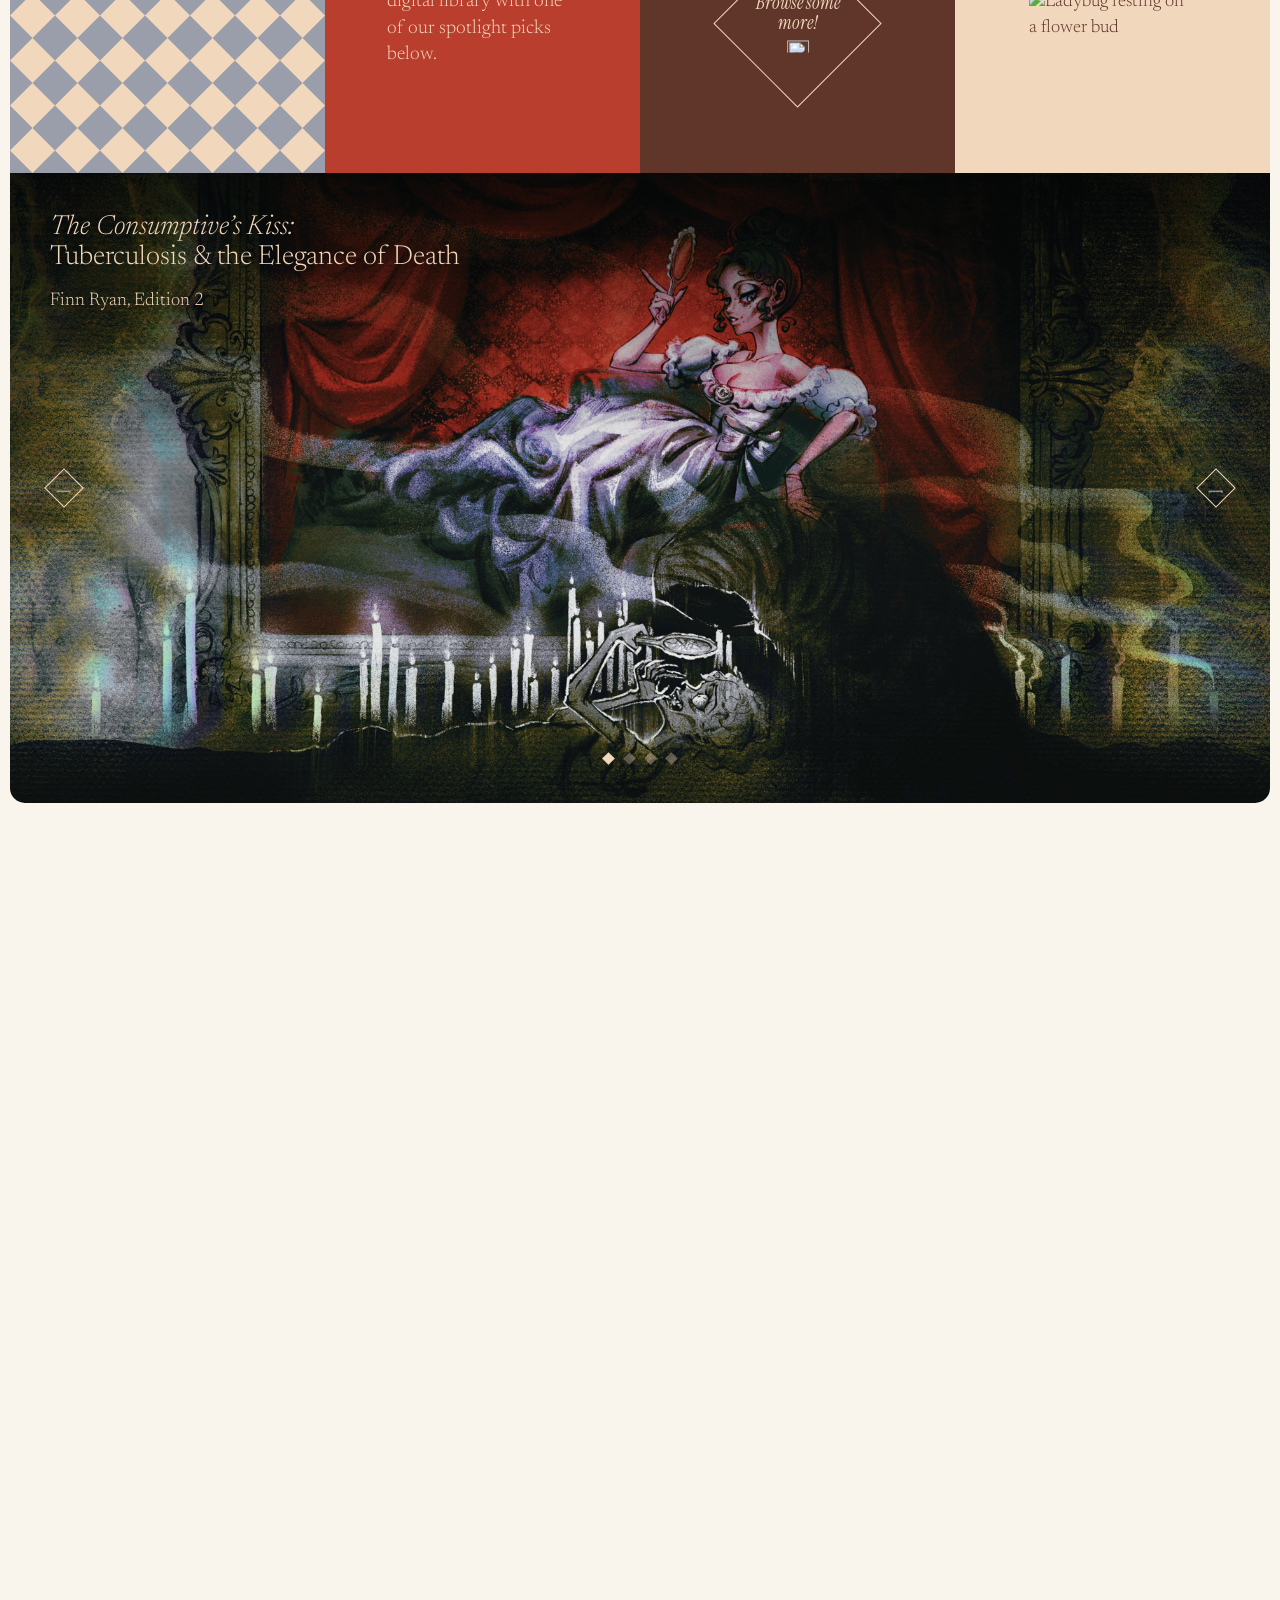
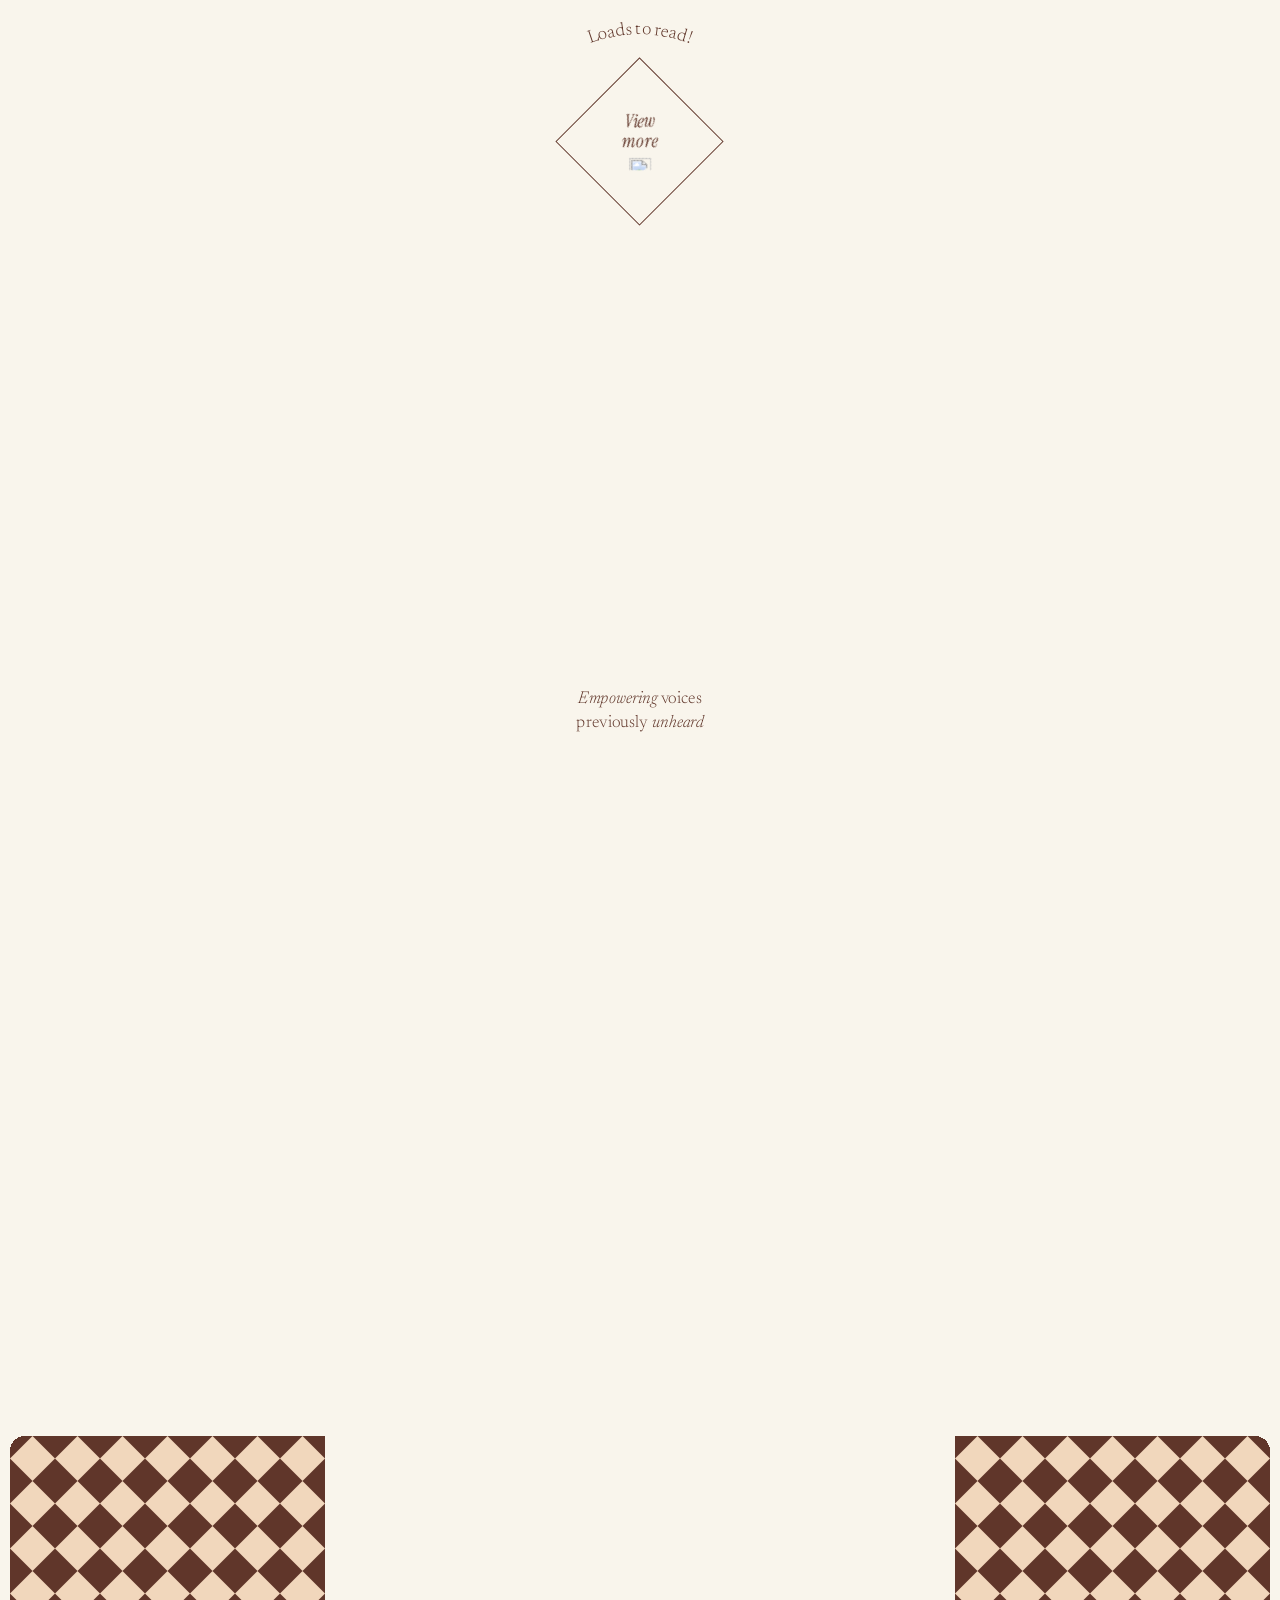
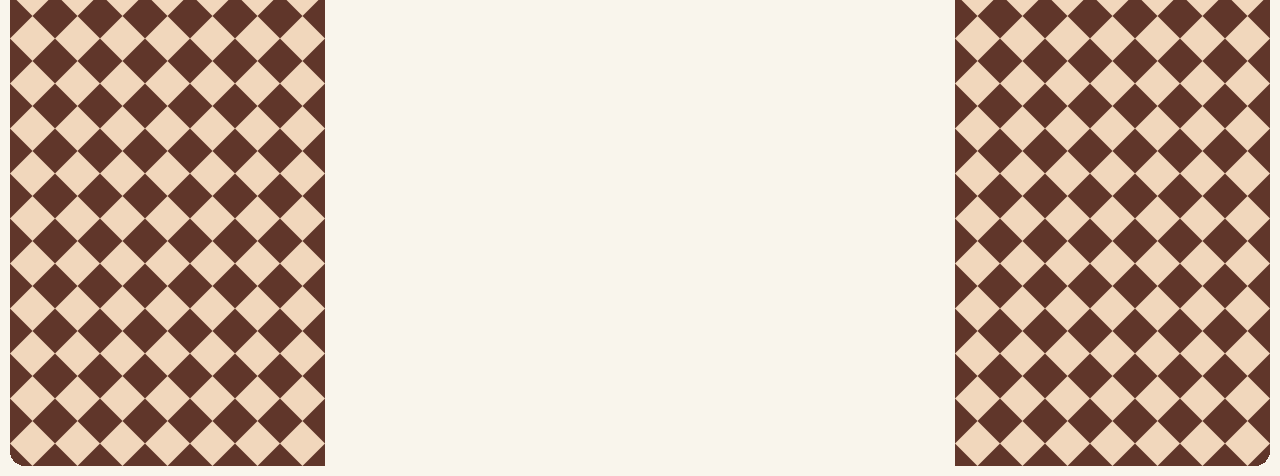
==== commit ce35cf7f: "Publish Universal Design + Hispanic Paradox articles; carousel now auto-built - New essays: "Restruc" ====
--- a/index.html
+++ b/index.html
@@ -130,7 +130,7 @@
       img.src = `assets/images/Asterisk ${n}.png`;
     }
   </script>
-  <link rel="stylesheet" href="/css/style.css?v=404" />
+  <link rel="stylesheet" href="/css/style.css?v=406" />
   <!-- PostHog analytics -->
   <script>
     !(function (t, e) {
@@ -1283,8 +1283,8 @@
                markup once that switch happens, since the next build just
                overwrites everything between the 2 sentinel comments below. -->
           <!-- CAROUSEL_SLIDES:START -->
-          <div class="featured-carousel__slide featured-carousel__slide--first" data-title-intro="The Consumptive&rsquo;s Kiss:" data-title="Tuberculosis &amp; the Elegance of Death" data-edition="Finn Ryan, Edition 2" data-number="(01)" data-article-url="/articles/the-consumptives-kiss.html">
-            <img class="featured-carousel__photo" src="/assets/images/carousel/ILLUST The Consumptive's Kiss.jpg" alt="Illustration: The Consumptive's Kiss" />
+          <div class="featured-carousel__slide featured-carousel__slide--first" data-title-intro="The Consumptive’s Kiss:" data-title="Tuberculosis &amp; the Elegance of Death" data-edition="Finn Ryan, Edition 2" data-number="(01)" data-article-url="/articles/the-consumptives-kiss.html">
+            <img class="featured-carousel__photo" src="/assets/images/articles/the-consumptives-kiss.jpg" alt="Illustration: The Consumptive&#x27;s Kiss" />
             <div class="featured-carousel__scrim mosaic-reveal" aria-hidden="true"></div>
             <div class="featured-carousel__masks">
               <div class="featured-carousel__mask" aria-hidden="true"></div>
@@ -1307,7 +1307,7 @@
               <div class="featured-carousel__hover-tile" aria-hidden="true"></div>
             </div>
           </div>
-          <div class="featured-carousel__slide" data-title-intro="Philosophy of Practice &mdash;" data-title="Or Rather, Philosophy of Communication" data-edition="Max Brody, Edition 1" data-number="(02)" data-article-url="/articles/philosophy-of-practice.html">
+          <div class="featured-carousel__slide" data-title-intro="Philosophy of Practice —" data-title="Or Rather, Philosophy of Communication" data-edition="Max Brody, Edition 1" data-number="(02)" data-article-url="/articles/philosophy-of-practice.html">
             <img class="featured-carousel__photo" src="/assets/images/articles/philosophy-of-practice.png" alt="Illustration: Philosophy of Practice" />
             <div class="featured-carousel__scrim" aria-hidden="true"></div>
             <div class="featured-carousel__hover-tiles">
@@ -1321,10 +1321,8 @@
               <div class="featured-carousel__hover-tile" aria-hidden="true"></div>
             </div>
           </div>
-          <!-- TODO(future reference): no real article page yet — see the
-               same TODO on the first slide above. -->
-          <div class="featured-carousel__slide" data-title="Online articles coming soon!" data-edition="Illustration from Volume 2" data-number="(03)" data-article-url="#">
-            <img class="featured-carousel__photo" src="/assets/images/carousel/ILLUST Demystifying the Hispanic Paradox.jpg" alt="Illustration: Demystifying the Hispanic Paradox" />
+          <div class="featured-carousel__slide" data-title-intro="Demystifying The Hispanic Paradox:" data-title="A Shift Towards Empowerment" data-edition="Samantha Wu, Edition 2" data-number="(03)" data-article-url="/articles/demystifying-the-hispanic-paradox.html">
+            <img class="featured-carousel__photo" src="/assets/images/articles/demystifying-the-hispanic-paradox.jpg" alt="Illustration: Demystifying the Hispanic Paradox" />
             <div class="featured-carousel__scrim" aria-hidden="true"></div>
             <div class="featured-carousel__hover-tiles">
               <div class="featured-carousel__hover-tile" aria-hidden="true"></div>
@@ -1337,10 +1335,8 @@
               <div class="featured-carousel__hover-tile" aria-hidden="true"></div>
             </div>
           </div>
-          <!-- TODO(future reference): no real article page yet — see the
-               same TODO on the first slide above. -->
-          <div class="featured-carousel__slide" data-title="Online articles coming soon!" data-edition="Illustration from Volume 2" data-number="(04)" data-article-url="#">
-            <div class="featured-carousel__photo-placeholder" aria-hidden="true"></div>
+          <div class="featured-carousel__slide" data-title-intro="Restructuring the World to Deconstruct Prejudice:" data-title="The Power of Universal Design" data-edition="Tova Tachau, Edition 1" data-number="(04)" data-article-url="/articles/universal-design.html">
+            <img class="featured-carousel__photo" src="/assets/images/articles/universal-design.jpg" alt="Illustration: Restructuring the World to Deconstruct Prejudice" />
             <div class="featured-carousel__scrim" aria-hidden="true"></div>
             <div class="featured-carousel__hover-tiles">
               <div class="featured-carousel__hover-tile" aria-hidden="true"></div>
@@ -1370,7 +1366,7 @@
         <!-- Regenerated together with CAROUSEL_SLIDES above, matching
              slide 1 — see that block's own comment. -->
         <!-- CAROUSEL_CAPTION:START -->
-        <a href="/articles/the-consumptives-kiss.html" class="featured-carousel__title mosaic-reveal mosaic-reveal--slide"><span class="featured-carousel__title-intro">The Consumptive&rsquo;s Kiss:</span><span class="featured-carousel__title-main">Tuberculosis &amp; the Elegance of Death</span></a>
+        <a href="/articles/the-consumptives-kiss.html" class="featured-carousel__title mosaic-reveal mosaic-reveal--slide"><span class="featured-carousel__title-intro">The Consumptive’s Kiss:</span><span class="featured-carousel__title-main">Tuberculosis &amp; the Elegance of Death</span></a>
         <a href="/publications/" class="featured-carousel__edition mosaic-reveal mosaic-reveal--slide">Finn Ryan, Edition 2</a>
         <p class="featured-carousel__number mosaic-reveal mosaic-reveal--slide">(01)</p>
         <!-- CAROUSEL_CAPTION:END -->
@@ -1645,6 +1641,6 @@
        stylesheet above either, so DOMContentLoaded (and this file's own
        intro reveal) can fire promptly regardless of how slow either of
        those is. -->
-  <script src="/js/main.js?v=230" defer></script>
+  <script src="/js/main.js?v=231" defer></script>
 </body>
 </html>
--- a/css/style.css
+++ b/css/style.css
@@ -4528,6 +4528,44 @@
 .featured-carousel.is-caption-fading .featured-carousel__edition,
 .featured-carousel.is-caption-fading .featured-carousel__number {
   opacity: 0;
+}
+/* Pale-illustration variant — .is-light (per slide) and .is-light-slide
+   (on .featured-carousel, whichever slide is active) are set by
+   detectCarouselSlideTone()/initFeaturedCarousel() in main.js when the
+   image behind the UI is too bright for tan text. The dark scrim becomes
+   a white one (stronger than the dark one's 0.55 — over an already-pale
+   image a lighter wash barely registers), and everything tan turns
+   brown (--color-dark). Title/
+   edition hover red is unaffected: the :has() hover rule above is more
+   specific than these. */
+.featured-carousel__slide.is-light .featured-carousel__scrim {
+  background: linear-gradient(to bottom, rgba(255, 255, 255, 0.85), transparent 45%);
+}
+.featured-carousel.is-light-slide .featured-carousel__title,
+.featured-carousel.is-light-slide .featured-carousel__edition,
+.featured-carousel.is-light-slide .featured-carousel__number {
+  color: var(--color-dark);
+}
+.featured-carousel.is-light-slide .featured-carousel__indicator {
+  background: var(--color-dark);
+}
+/* Nav diamonds: brown outline + brown arrow at rest, filling brown with
+   a beige arrow on hover — the exact inverse of the default tan version,
+   done by swapping which of the 2 arrow images (.arrow-glyph__default =
+   beige, __hover = brown) shows in each state. */
+.featured-carousel.is-light-slide .featured-carousel__nav {
+  border-color: var(--color-dark);
+}
+.featured-carousel.is-light-slide .featured-carousel__nav:hover {
+  background-color: var(--color-dark);
+}
+.featured-carousel.is-light-slide .featured-carousel__nav .arrow-glyph__default,
+.featured-carousel.is-light-slide .featured-carousel__nav:hover .arrow-glyph__hover {
+  opacity: 0;
+}
+.featured-carousel.is-light-slide .featured-carousel__nav .arrow-glyph__hover,
+.featured-carousel.is-light-slide .featured-carousel__nav:hover .arrow-glyph__default {
+  opacity: 1;
 }
 /* Same always-transparent-until-hovered per-cell flash as
    .image-mosaic__hover-tile — "the carousel is made of tiles/squares,
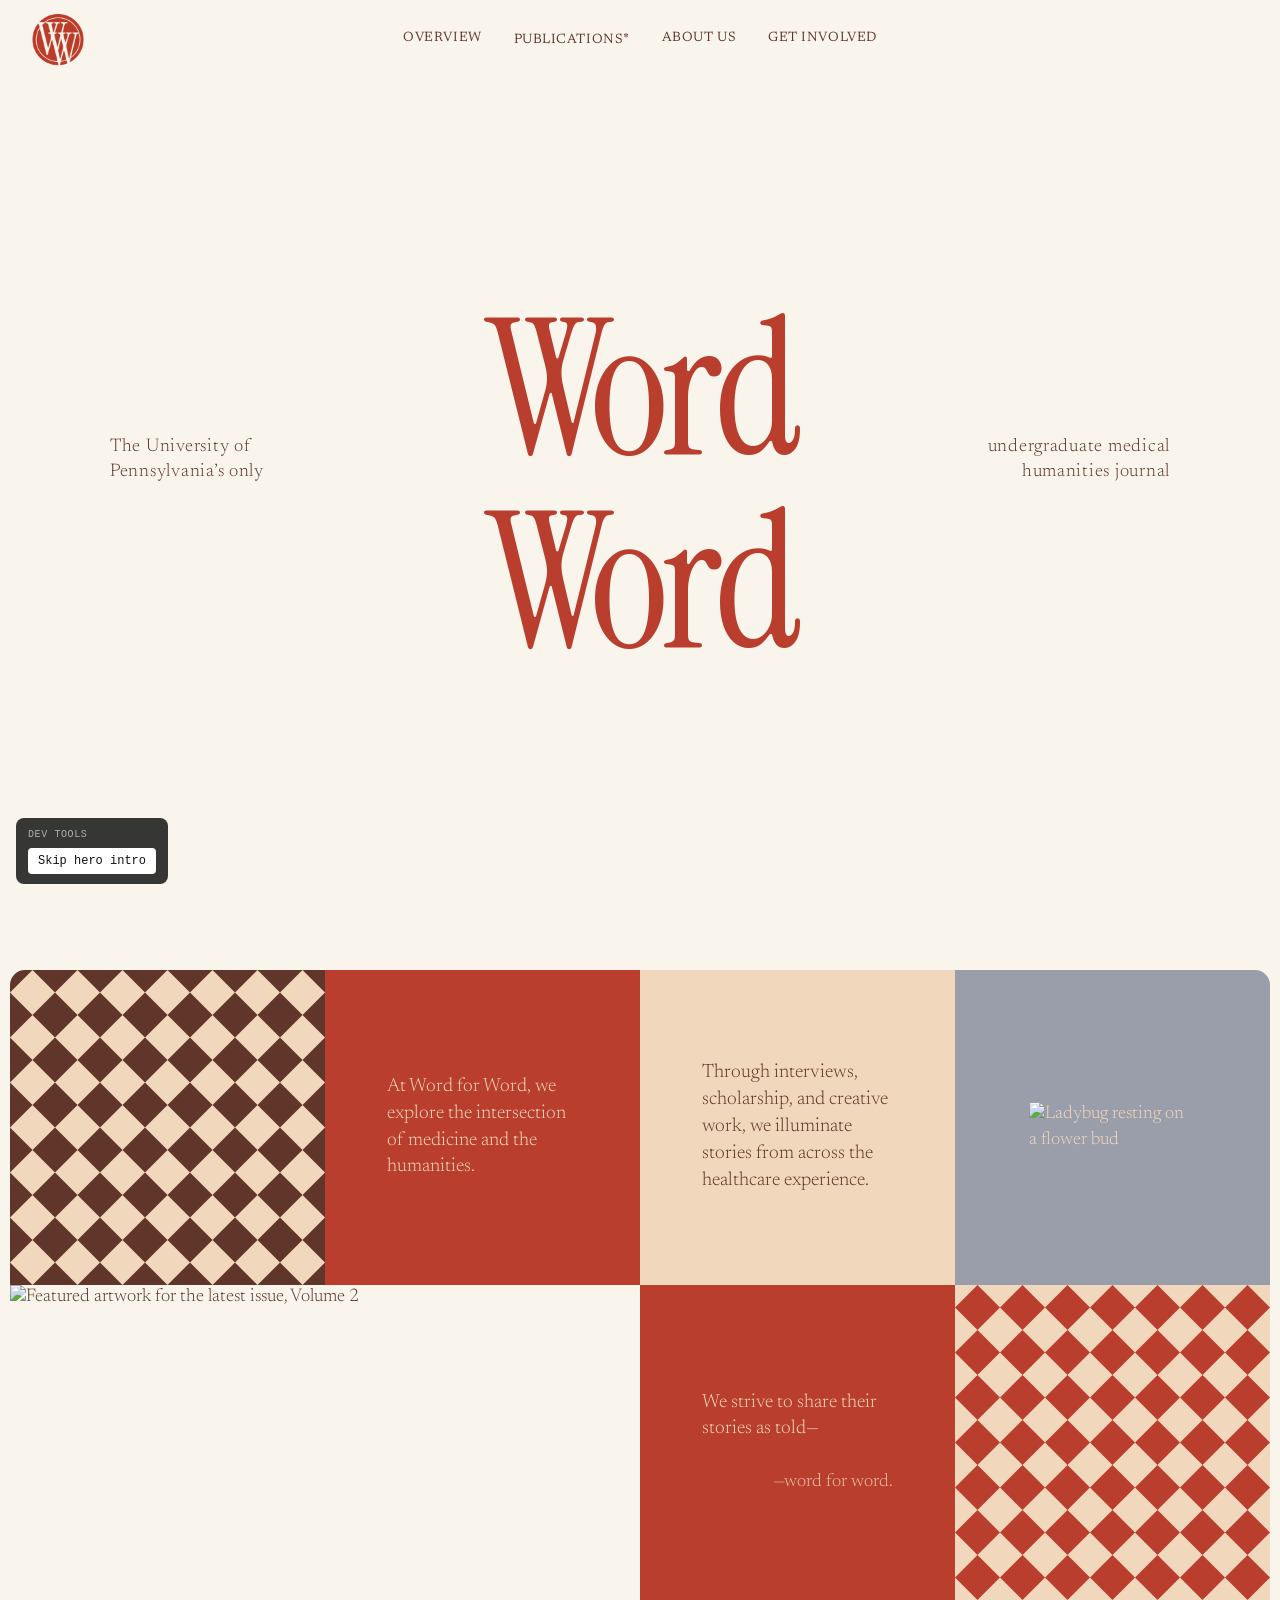
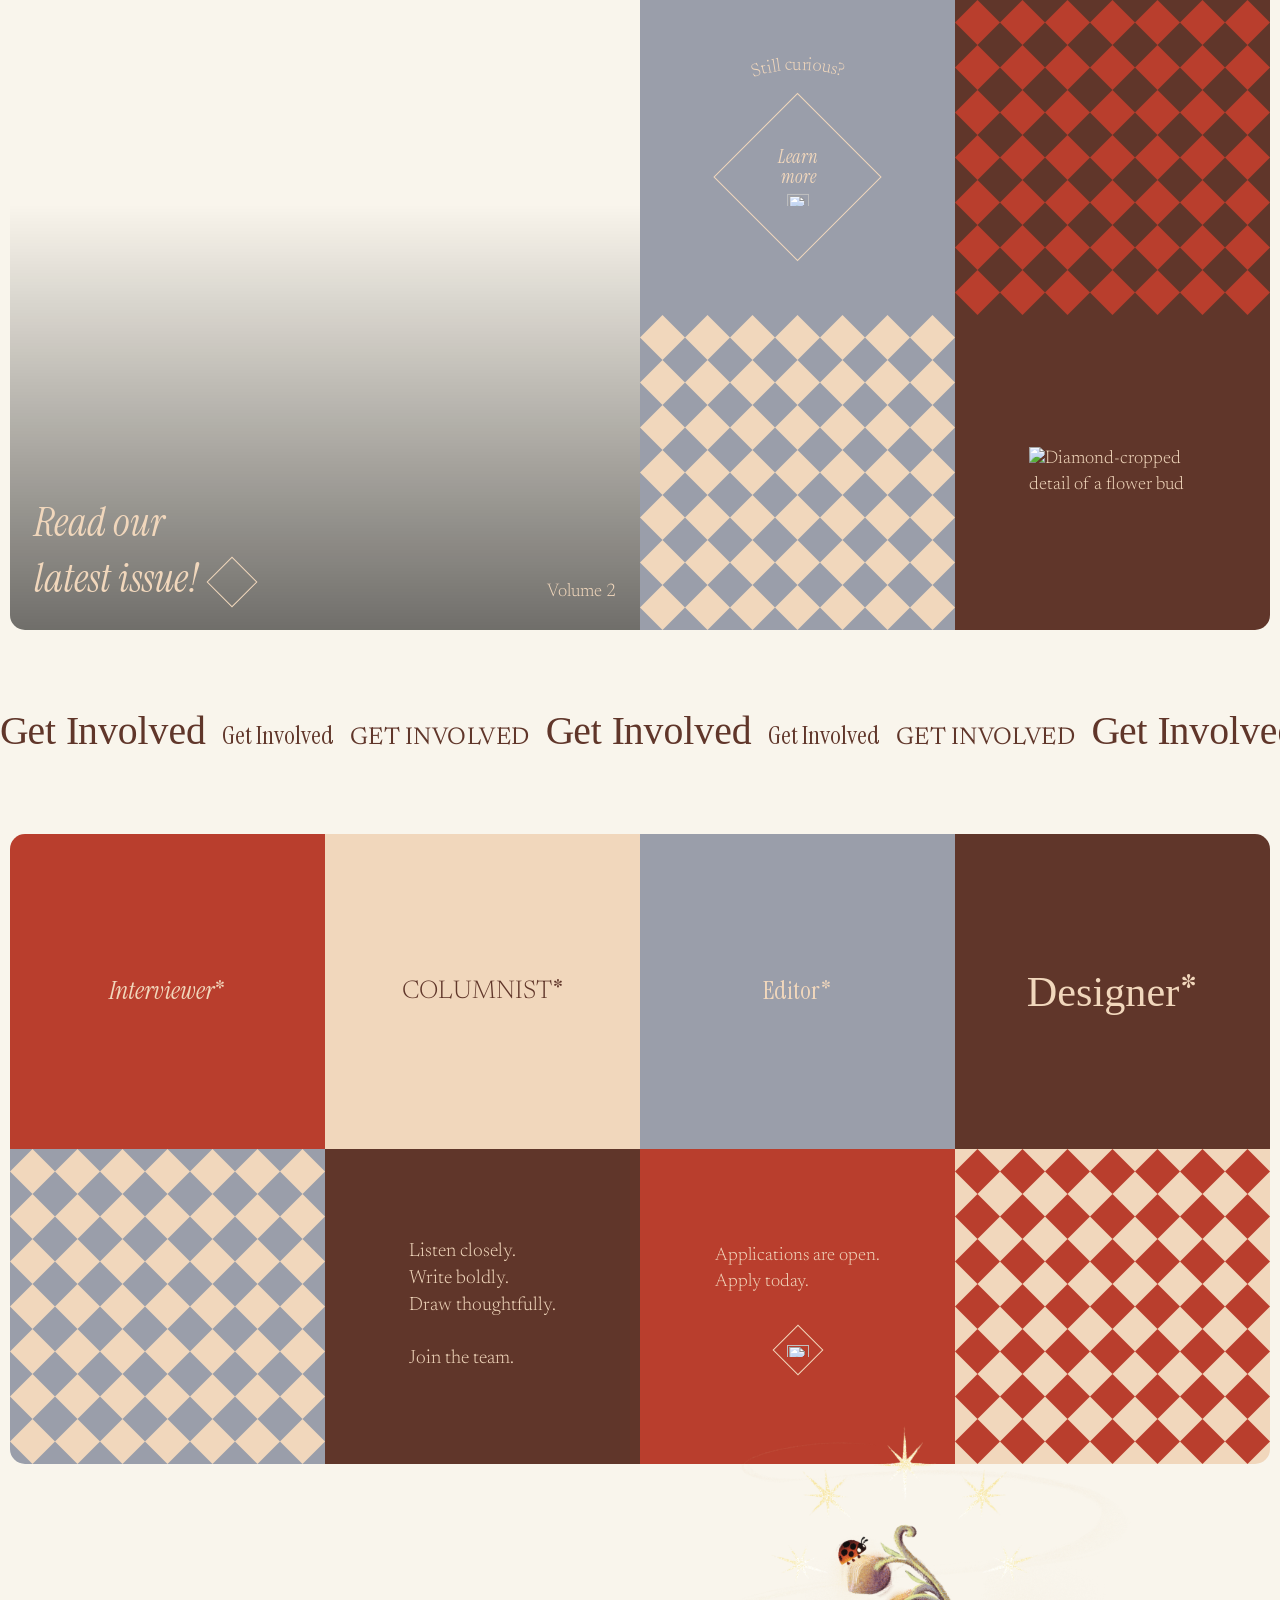
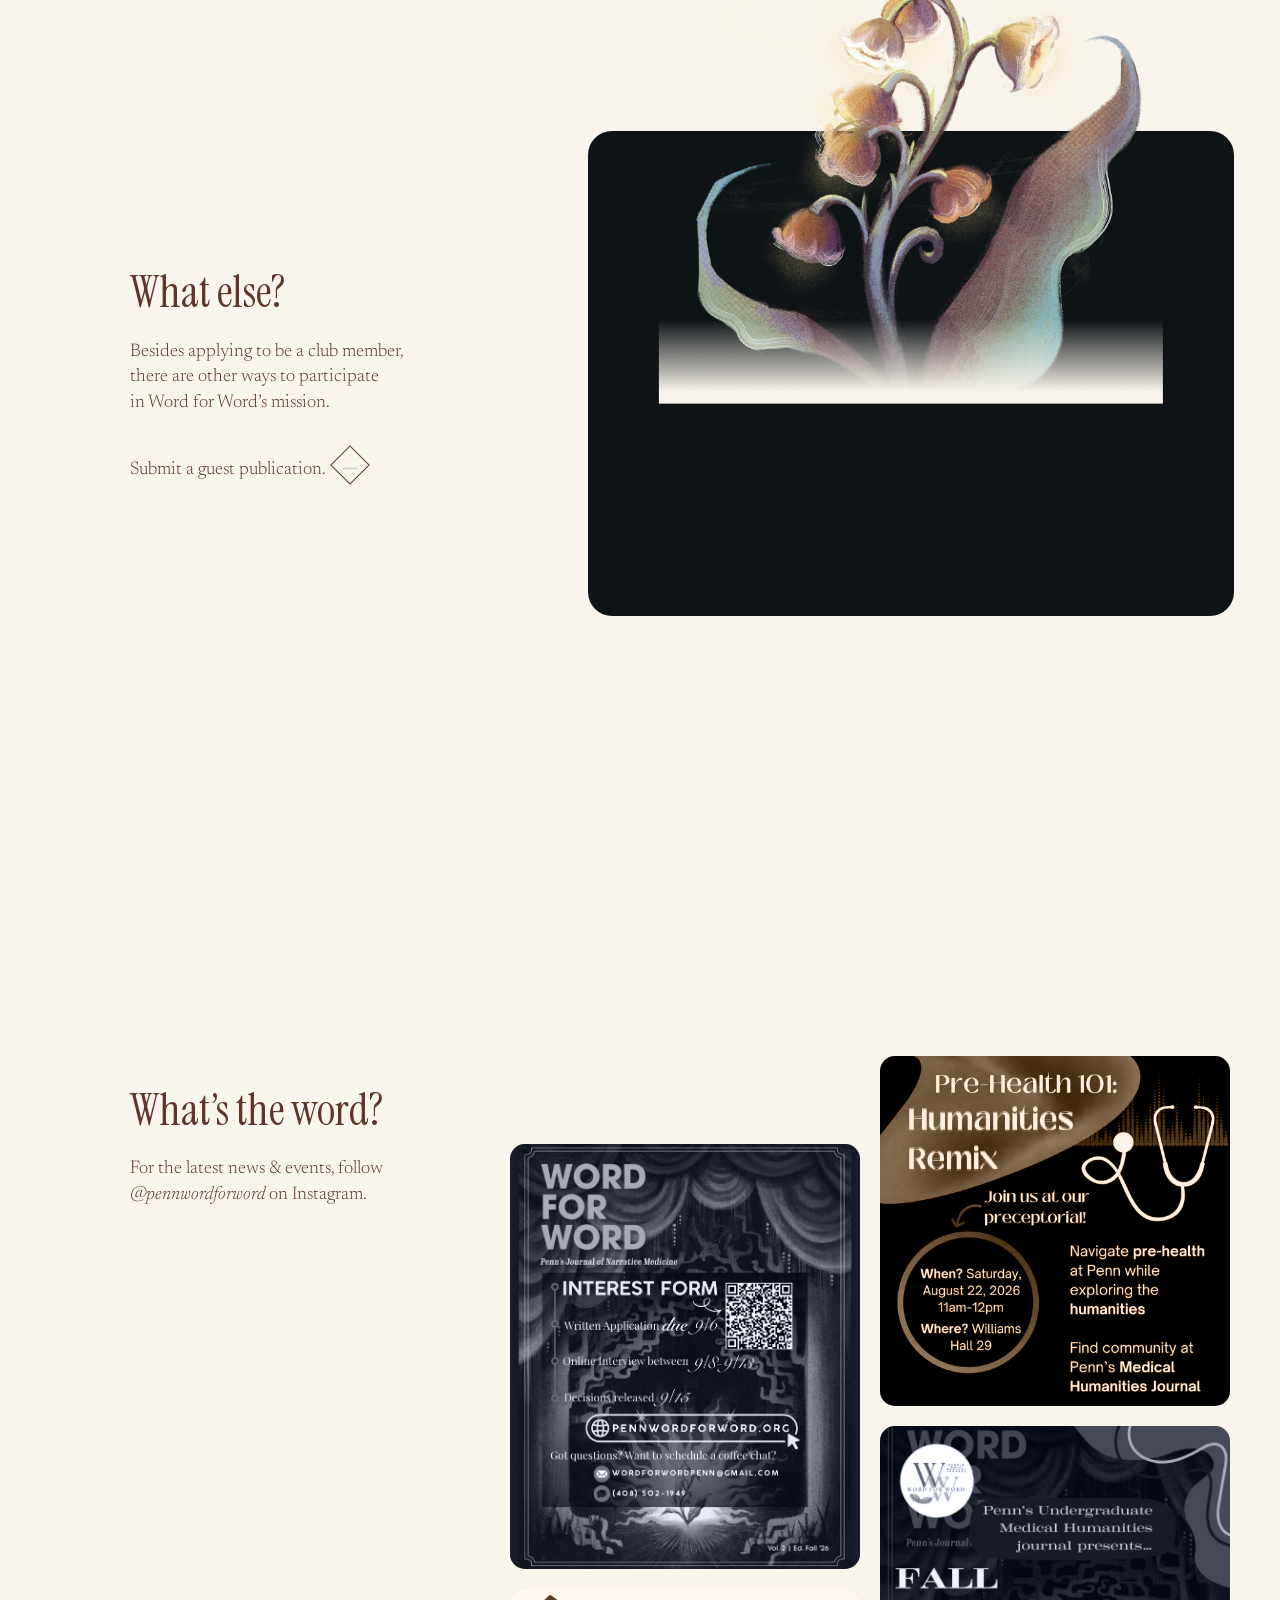
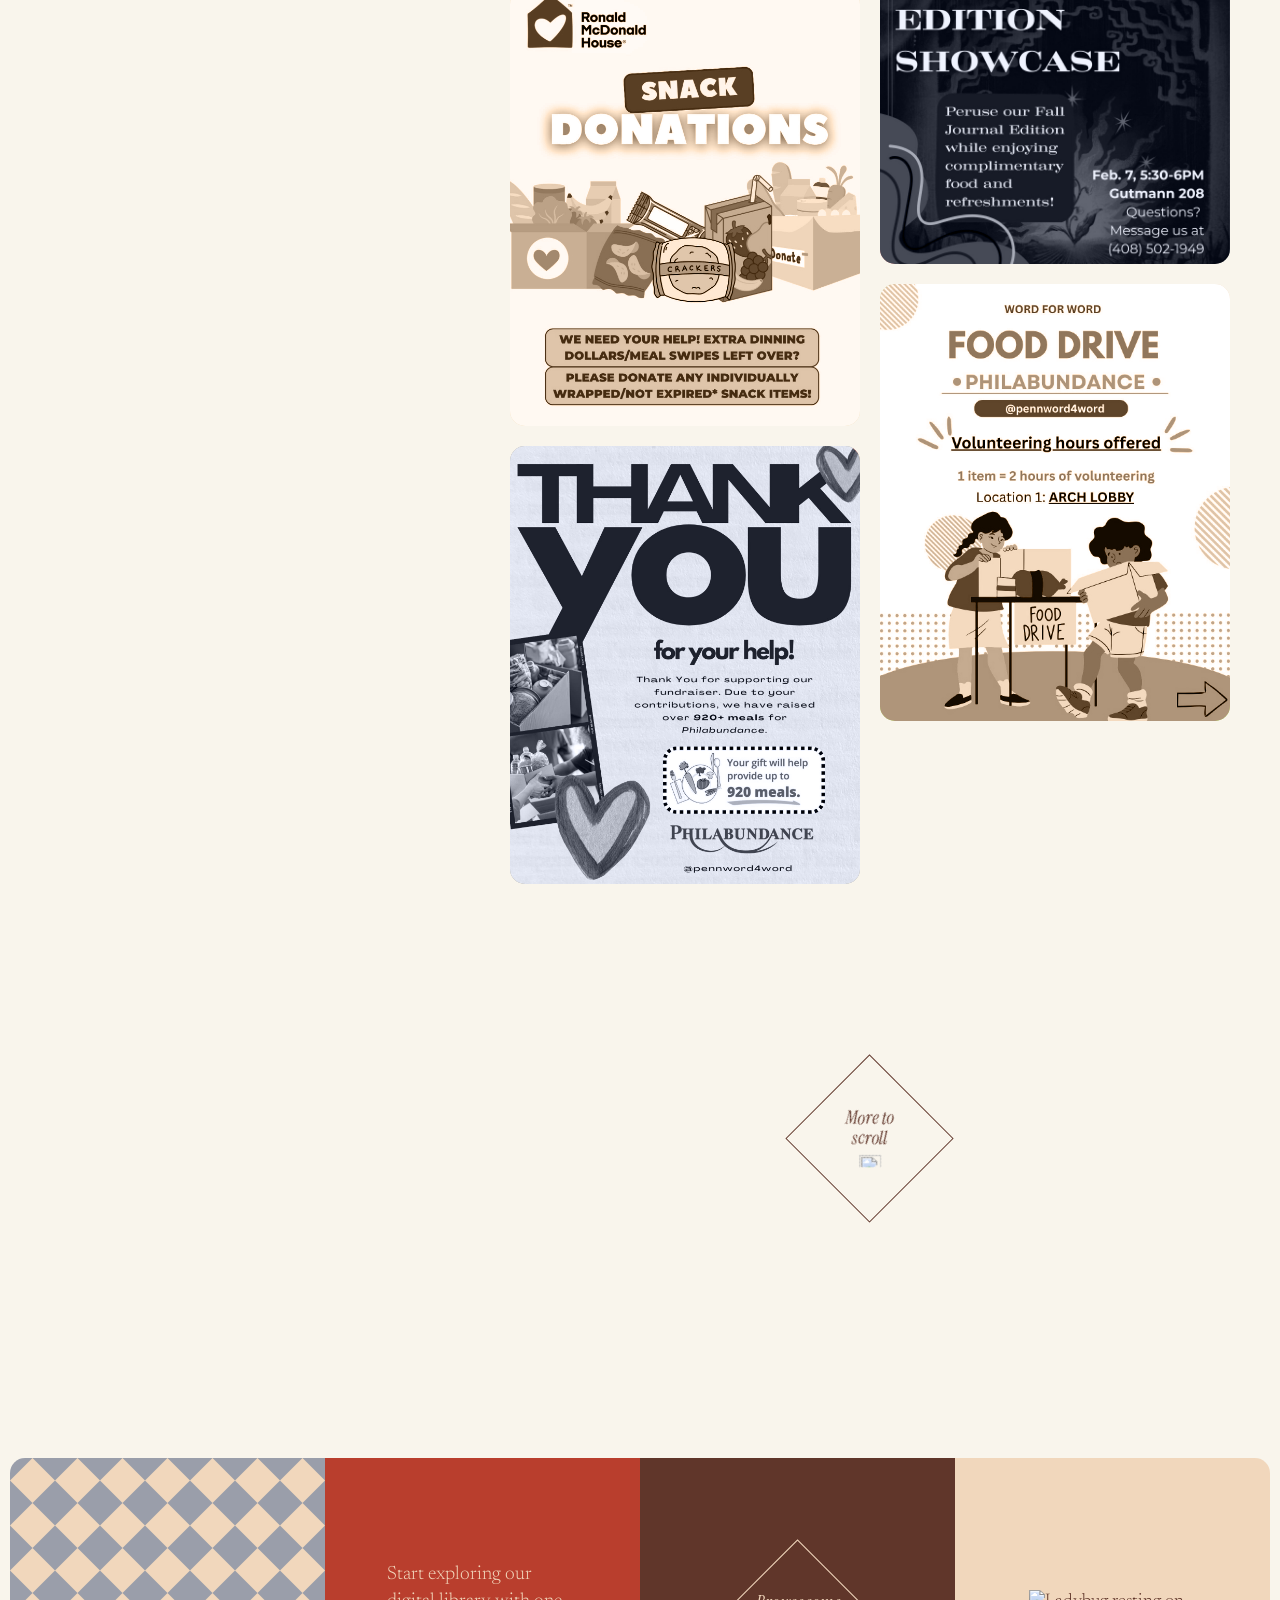
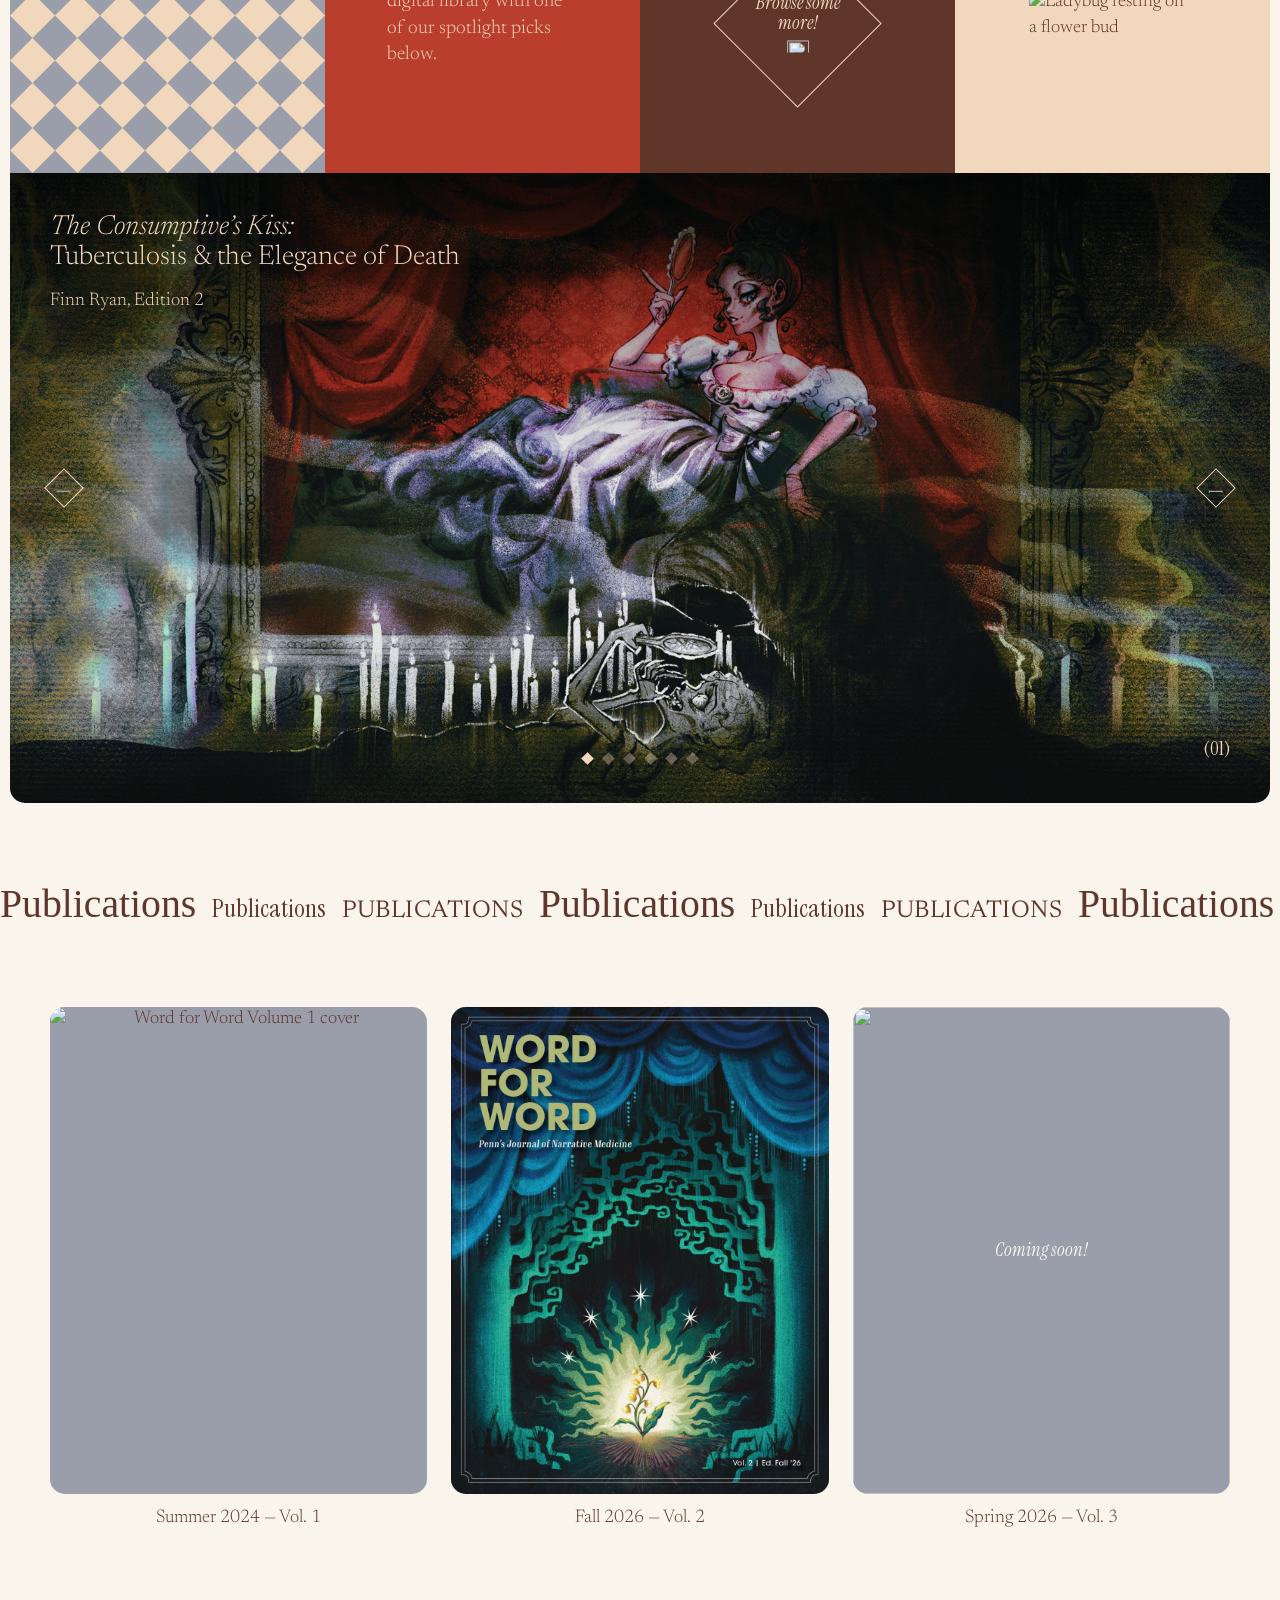
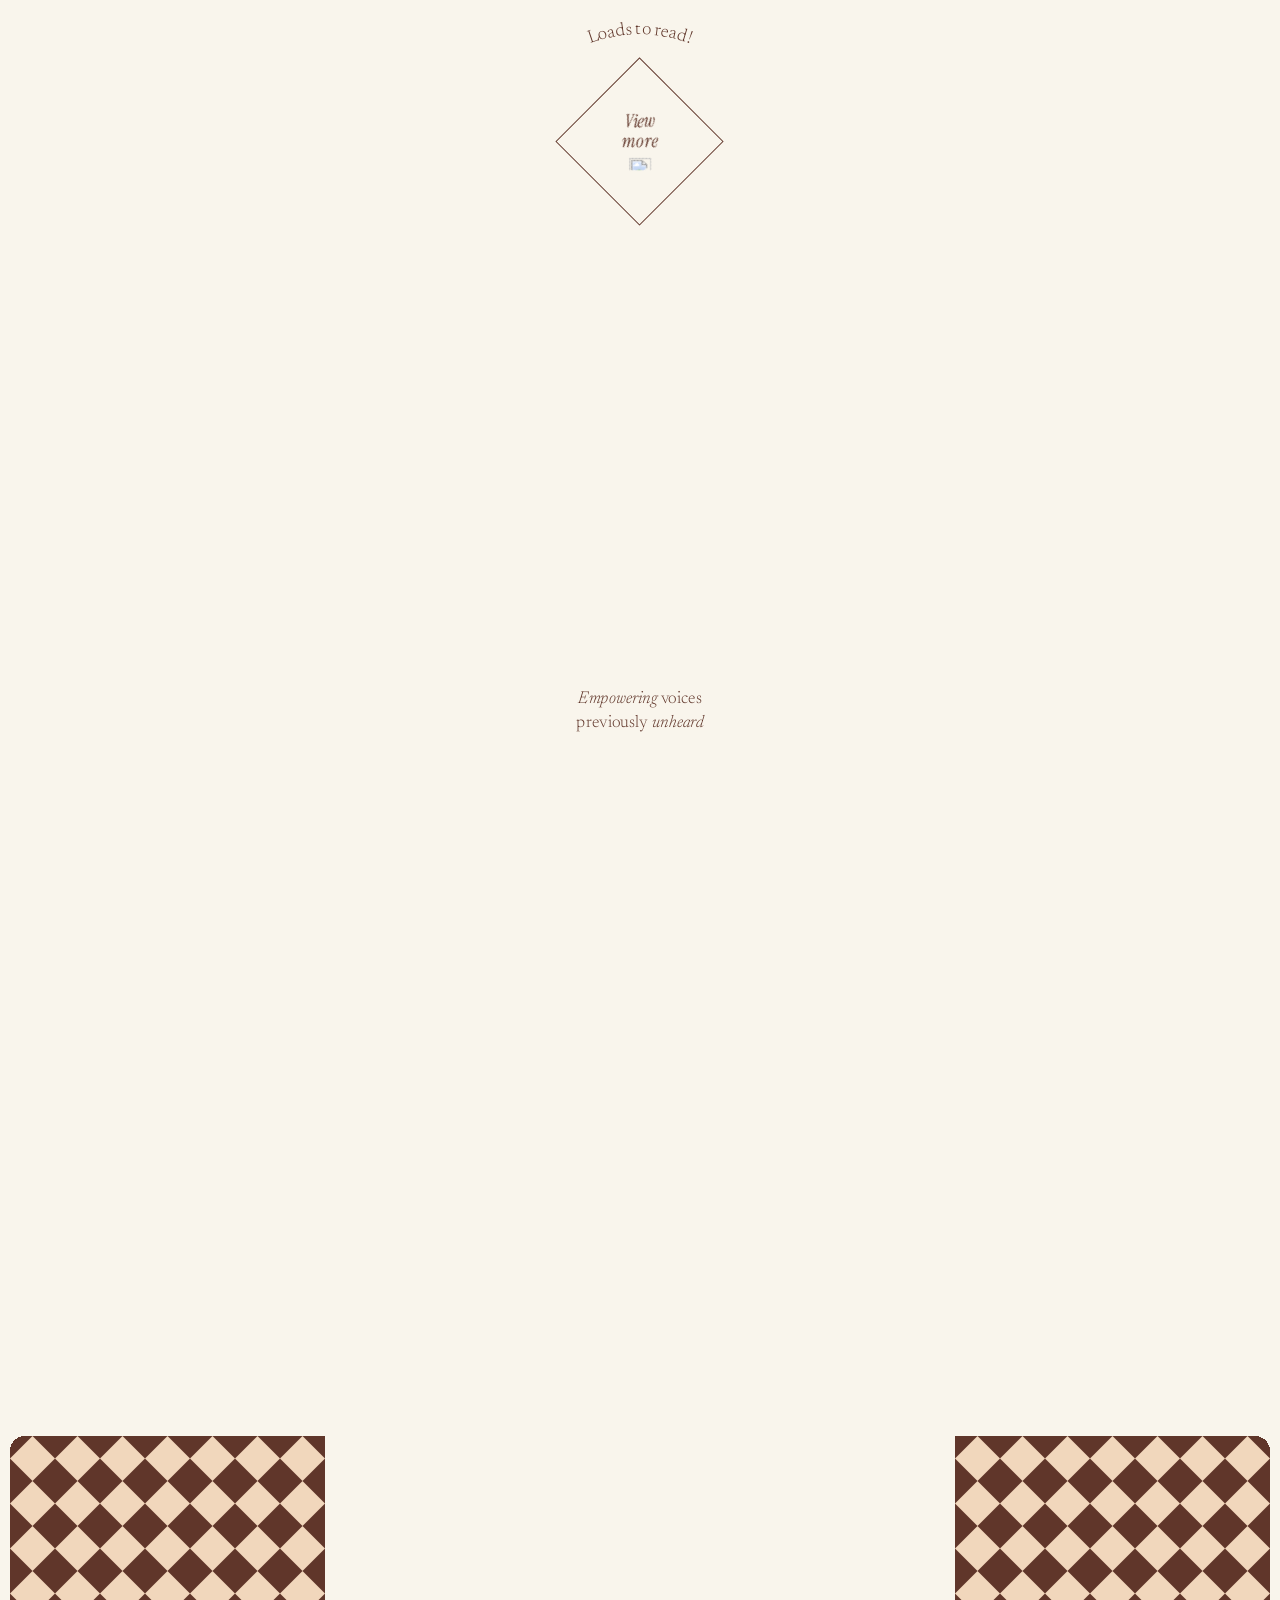
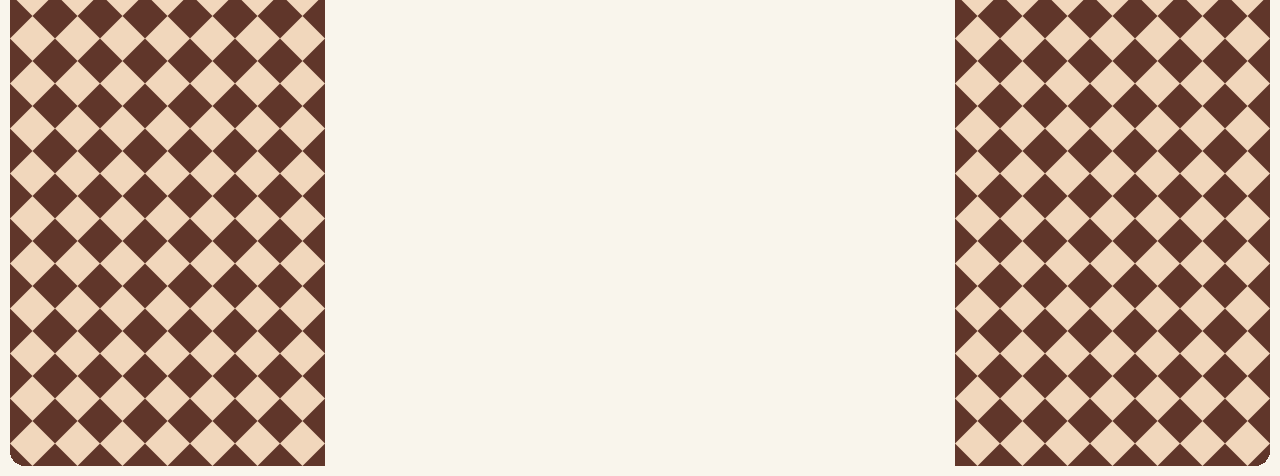
==== commit 3dc078bb: "Publish How Upbringing + Physician Burnout articles; 6-slide carousel - "How Upbringing Shapes Us – " ====
--- a/index.html
+++ b/index.html
@@ -130,7 +130,7 @@
       img.src = `assets/images/Asterisk ${n}.png`;
     }
   </script>
-  <link rel="stylesheet" href="/css/style.css?v=406" />
+  <link rel="stylesheet" href="/css/style.css?v=410" />
   <!-- PostHog analytics -->
   <script>
     !(function (t, e) {
@@ -1321,7 +1321,7 @@
               <div class="featured-carousel__hover-tile" aria-hidden="true"></div>
             </div>
           </div>
-          <div class="featured-carousel__slide" data-title-intro="Demystifying The Hispanic Paradox:" data-title="A Shift Towards Empowerment" data-edition="Samantha Wu, Edition 2" data-number="(03)" data-article-url="/articles/demystifying-the-hispanic-paradox.html">
+          <div class="featured-carousel__slide" data-title-intro="Demystifying The Hispanic Paradox:" data-title="A Shift Towards Empowerment" data-edition="Samantha Wu, Edition 2" data-number="(03)" data-article-url="/articles/demystifying-the-hispanic-paradox.html" data-scrim="strong">
             <img class="featured-carousel__photo" src="/assets/images/articles/demystifying-the-hispanic-paradox.jpg" alt="Illustration: Demystifying the Hispanic Paradox" />
             <div class="featured-carousel__scrim" aria-hidden="true"></div>
             <div class="featured-carousel__hover-tiles">
@@ -1337,6 +1337,34 @@
           </div>
           <div class="featured-carousel__slide" data-title-intro="Restructuring the World to Deconstruct Prejudice:" data-title="The Power of Universal Design" data-edition="Tova Tachau, Edition 1" data-number="(04)" data-article-url="/articles/universal-design.html">
             <img class="featured-carousel__photo" src="/assets/images/articles/universal-design.jpg" alt="Illustration: Restructuring the World to Deconstruct Prejudice" />
+            <div class="featured-carousel__scrim" aria-hidden="true"></div>
+            <div class="featured-carousel__hover-tiles">
+              <div class="featured-carousel__hover-tile" aria-hidden="true"></div>
+              <div class="featured-carousel__hover-tile" aria-hidden="true"></div>
+              <div class="featured-carousel__hover-tile" aria-hidden="true"></div>
+              <div class="featured-carousel__hover-tile" aria-hidden="true"></div>
+              <div class="featured-carousel__hover-tile" aria-hidden="true"></div>
+              <div class="featured-carousel__hover-tile" aria-hidden="true"></div>
+              <div class="featured-carousel__hover-tile" aria-hidden="true"></div>
+              <div class="featured-carousel__hover-tile" aria-hidden="true"></div>
+            </div>
+          </div>
+          <div class="featured-carousel__slide" data-title-intro="How Upbringing Shapes Us –" data-title="Literally" data-edition="Annika Richard, Edition 2" data-number="(05)" data-article-url="/articles/how-upbringing-shapes-us.html" data-caption-tone="dark">
+            <img class="featured-carousel__photo" src="/assets/images/articles/how-upbringing-shapes-us-carousel.jpg" alt="Illustration: How Upbringing Shapes Us" />
+            <div class="featured-carousel__scrim" aria-hidden="true"></div>
+            <div class="featured-carousel__hover-tiles">
+              <div class="featured-carousel__hover-tile" aria-hidden="true"></div>
+              <div class="featured-carousel__hover-tile" aria-hidden="true"></div>
+              <div class="featured-carousel__hover-tile" aria-hidden="true"></div>
+              <div class="featured-carousel__hover-tile" aria-hidden="true"></div>
+              <div class="featured-carousel__hover-tile" aria-hidden="true"></div>
+              <div class="featured-carousel__hover-tile" aria-hidden="true"></div>
+              <div class="featured-carousel__hover-tile" aria-hidden="true"></div>
+              <div class="featured-carousel__hover-tile" aria-hidden="true"></div>
+            </div>
+          </div>
+          <div class="featured-carousel__slide" data-title-intro="Impact of Literature on Physician Burnout:" data-title="An Interview with Dr. Morrison" data-edition="Elia Kim &amp; Kayla Nguyen, Edition 2" data-number="(06)" data-article-url="/articles/impact-of-literature-on-physician-burnout.html">
+            <img class="featured-carousel__photo" src="/assets/images/articles/impact-of-literature-on-physician-burnout-carousel.jpg" alt="Illustration: Impact of Literature on Physician Burnout" />
             <div class="featured-carousel__scrim" aria-hidden="true"></div>
             <div class="featured-carousel__hover-tiles">
               <div class="featured-carousel__hover-tile" aria-hidden="true"></div>
@@ -1641,6 +1669,6 @@
        stylesheet above either, so DOMContentLoaded (and this file's own
        intro reveal) can fire promptly regardless of how slow either of
        those is. -->
-  <script src="/js/main.js?v=231" defer></script>
+  <script src="/js/main.js?v=234" defer></script>
 </body>
 </html>
--- a/css/style.css
+++ b/css/style.css
@@ -4333,12 +4333,13 @@
 }
 .featured-carousel__track {
   display: flex;
-  /* 400%/25% below are sized for exactly 4 real slides — a sane
+  /* 600%/16.667% below are sized for exactly 6 real slides (CAROUSEL_SLOTS
+     in scripts/build_articles.py) — a sane
      fallback if, for whatever reason, initFeaturedCarousel() never runs.
      Normally both get overridden inline by that function once it's
      added its 2 loop-continuity clones (see its own comment), since the
-     real total (6) no longer matches this hardcoded assumption. */
-  width: 400%;
+     real total (8) no longer matches this hardcoded assumption. */
+  width: 600%;
   height: 100%;
   /* cubic-bezier(0.25, 1, 0.5, 1) is this page's own established
      "entering" ease-out curve (see .square:hover, the diamond-cta
@@ -4347,11 +4348,11 @@
 }
 .featured-carousel__slide {
   position: relative;
-  /* 1 of 4 slides, each of which is itself 400% of .featured-carousel's
+  /* 1 of 6 slides, each of which is itself 600% of .featured-carousel's
      own width (see .featured-carousel__track) — together that's exactly
      100% of .featured-carousel per slide. See that rule's own comment on
      why this is a fallback value, normally overridden inline by JS. */
-  flex: 0 0 25%;
+  flex: 0 0 16.667%;
 }
 /* Same pattern as .image-mosaic__photo — sits in the exact same DOM/
    stacking position .featured-carousel__photo-placeholder occupied (first
@@ -4528,6 +4529,22 @@
 .featured-carousel.is-caption-fading .featured-carousel__edition,
 .featured-carousel.is-caption-fading .featured-carousel__number {
   opacity: 0;
+}
+/* Per-article "Carousel shadow: stronger" (build_articles.py) — darker
+   at the top edge (0.75 vs 0.55) and reaching a bit further down, for
+   mid-tone images the default gradient doesn't separate the beige
+   caption from enough. */
+.featured-carousel__slide[data-scrim="strong"] .featured-carousel__scrim {
+  background: linear-gradient(to bottom, rgba(0, 0, 0, 0.75), transparent 55%);
+}
+/* Same setting, for the nav diamonds: a soft dark glow hugging the
+   outline and arrow (drop-shadow follows the drawn pixels, not the
+   box), so they separate from mid-tone images without adding a fill.
+   Two layers — a tight darker one for the edge, a wider faint one for
+   the halo. On .featured-carousel (toggled per active slide by
+   applyTone() in main.js) since the buttons live outside the slides. */
+.featured-carousel.is-strong-scrim-slide .featured-carousel__nav {
+  filter: drop-shadow(0 0 3px rgba(0, 0, 0, 0.6)) drop-shadow(0 0 10px rgba(0, 0, 0, 0.4));
 }
 /* Pale-illustration variant — .is-light (per slide) and .is-light-slide
    (on .featured-carousel, whichever slide is active) are set by
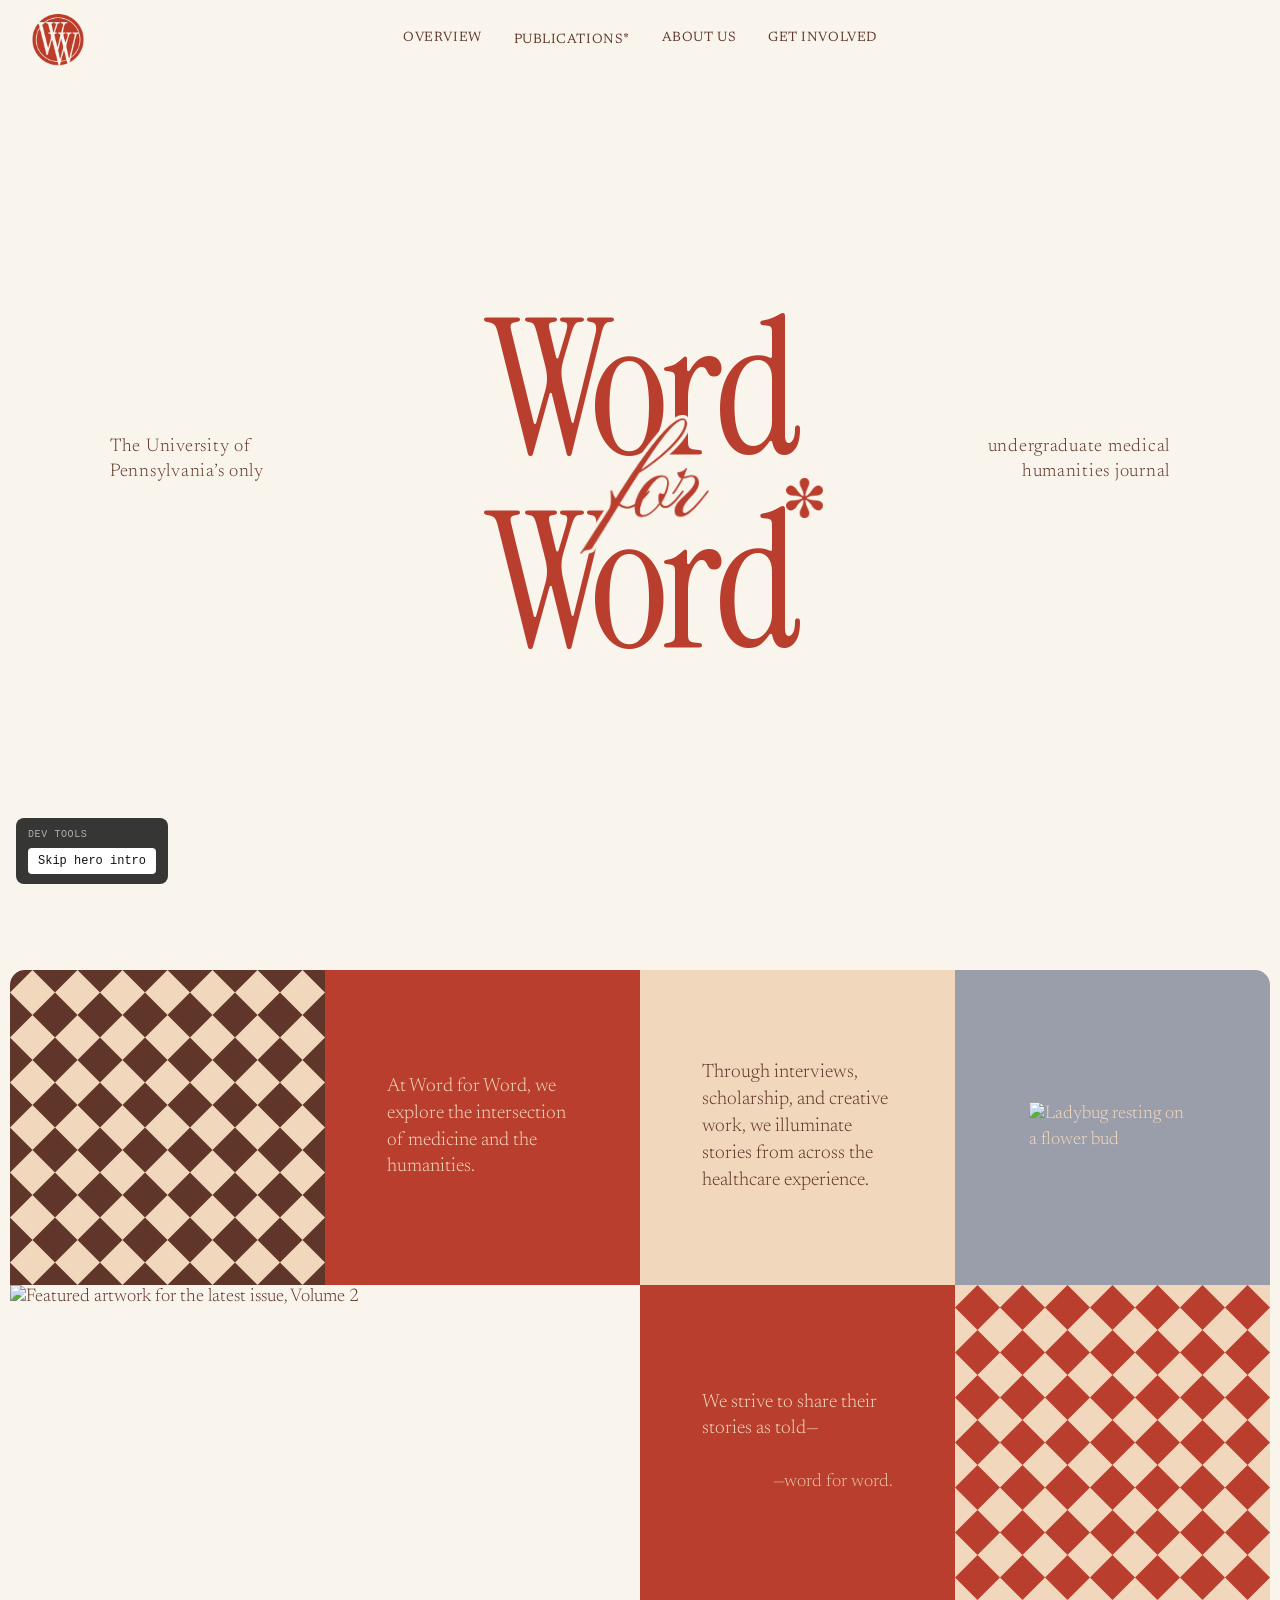
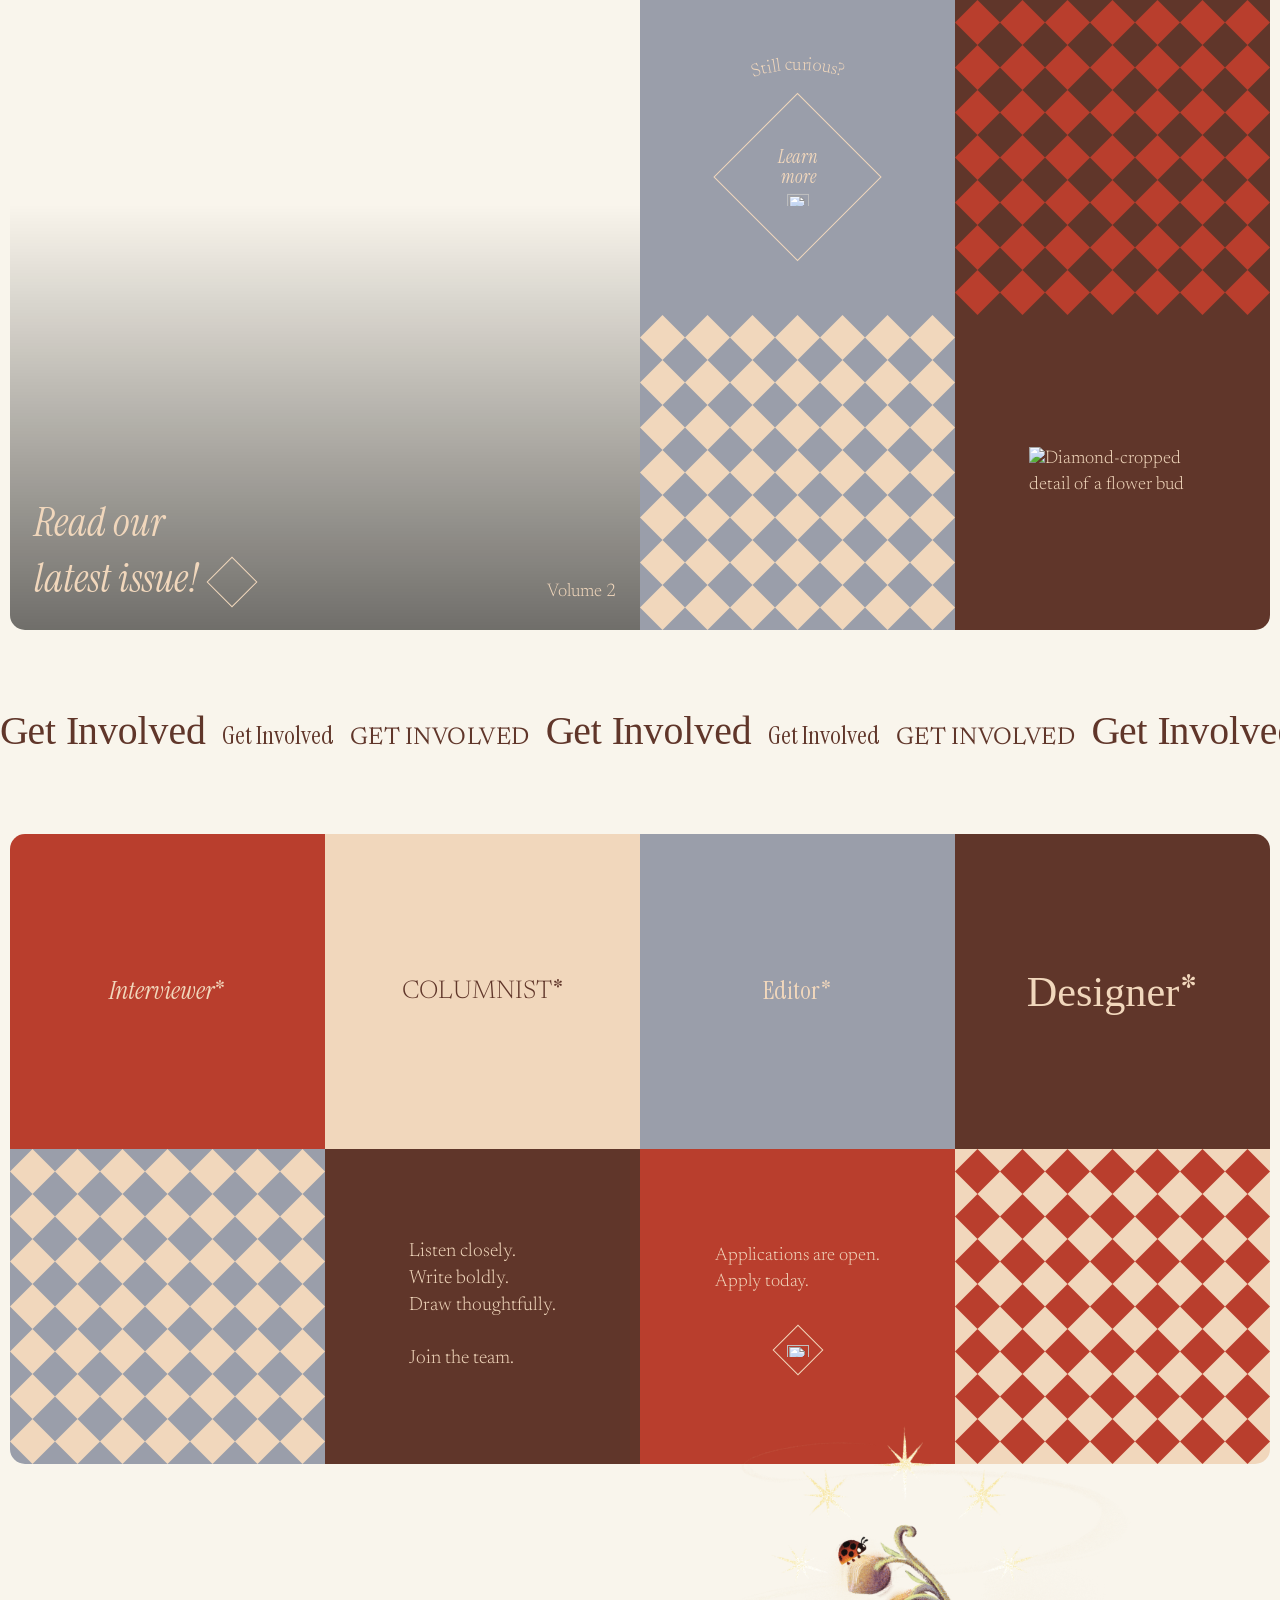
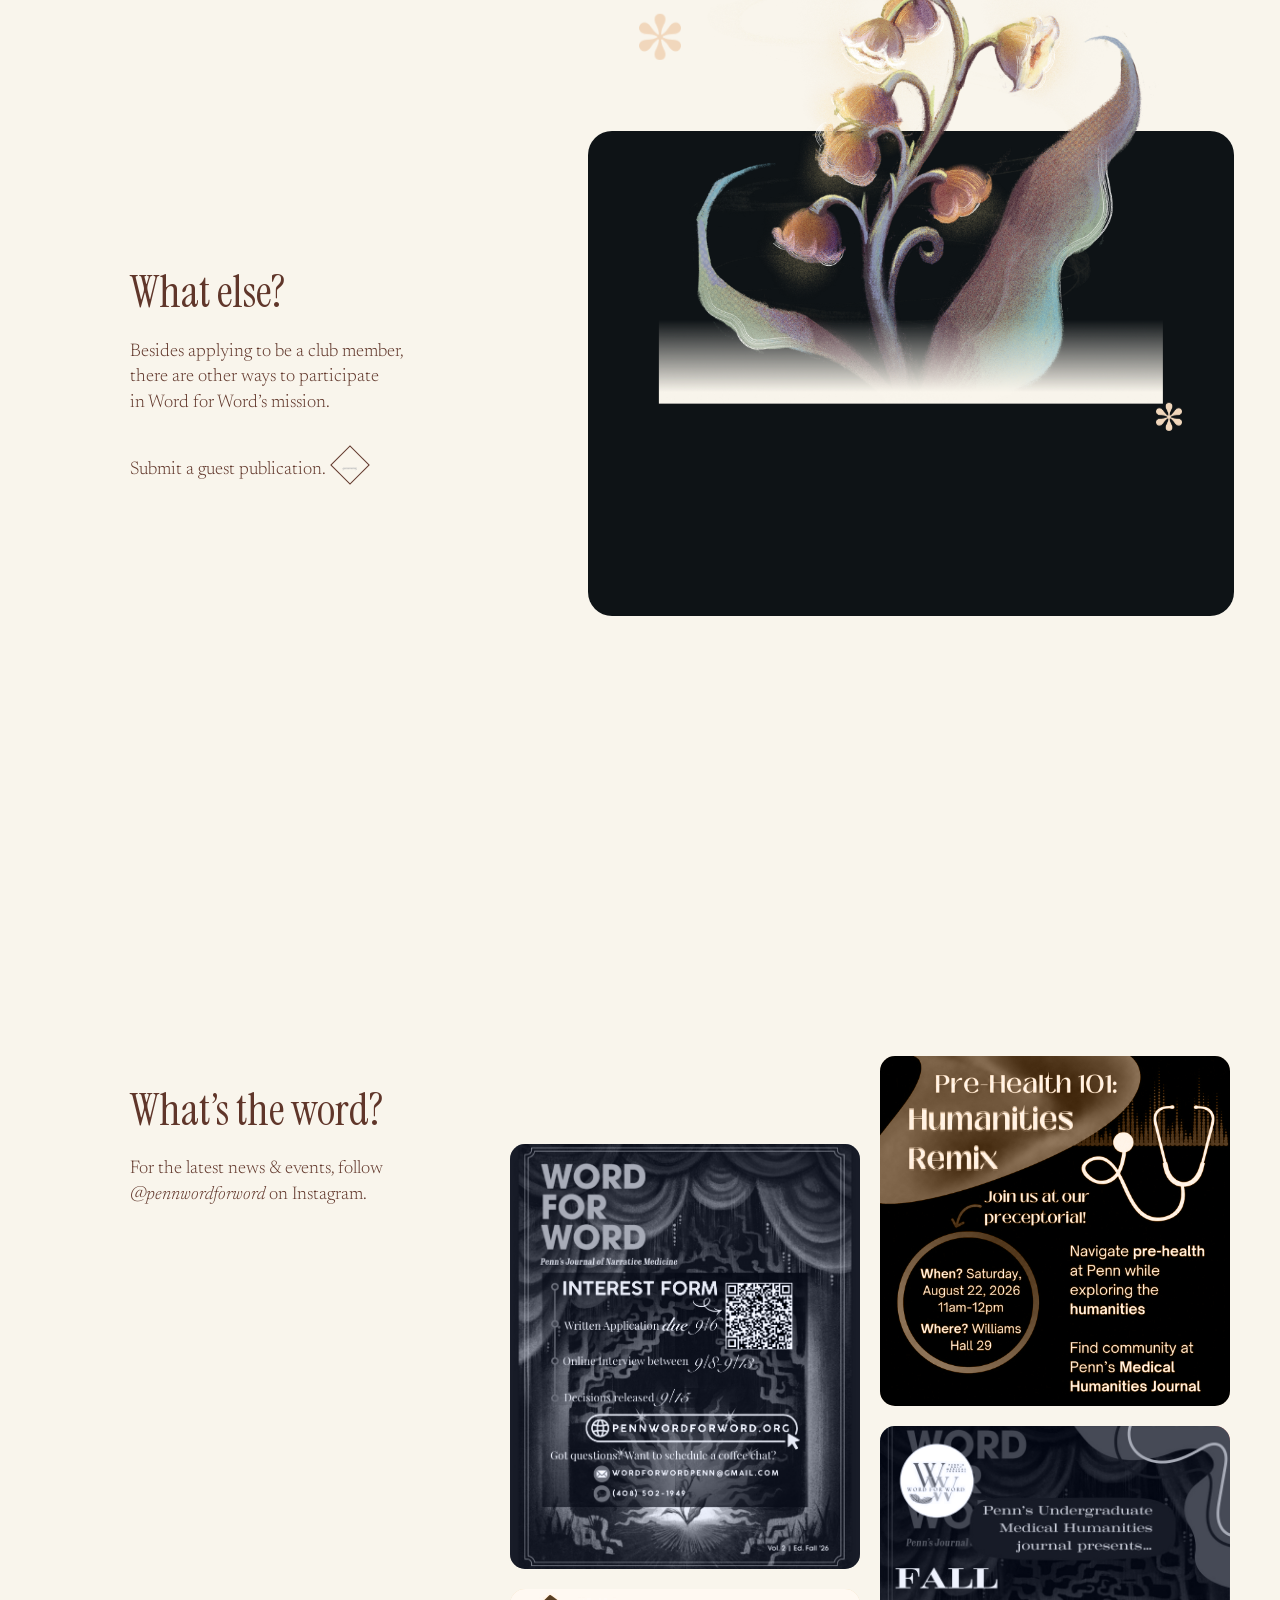
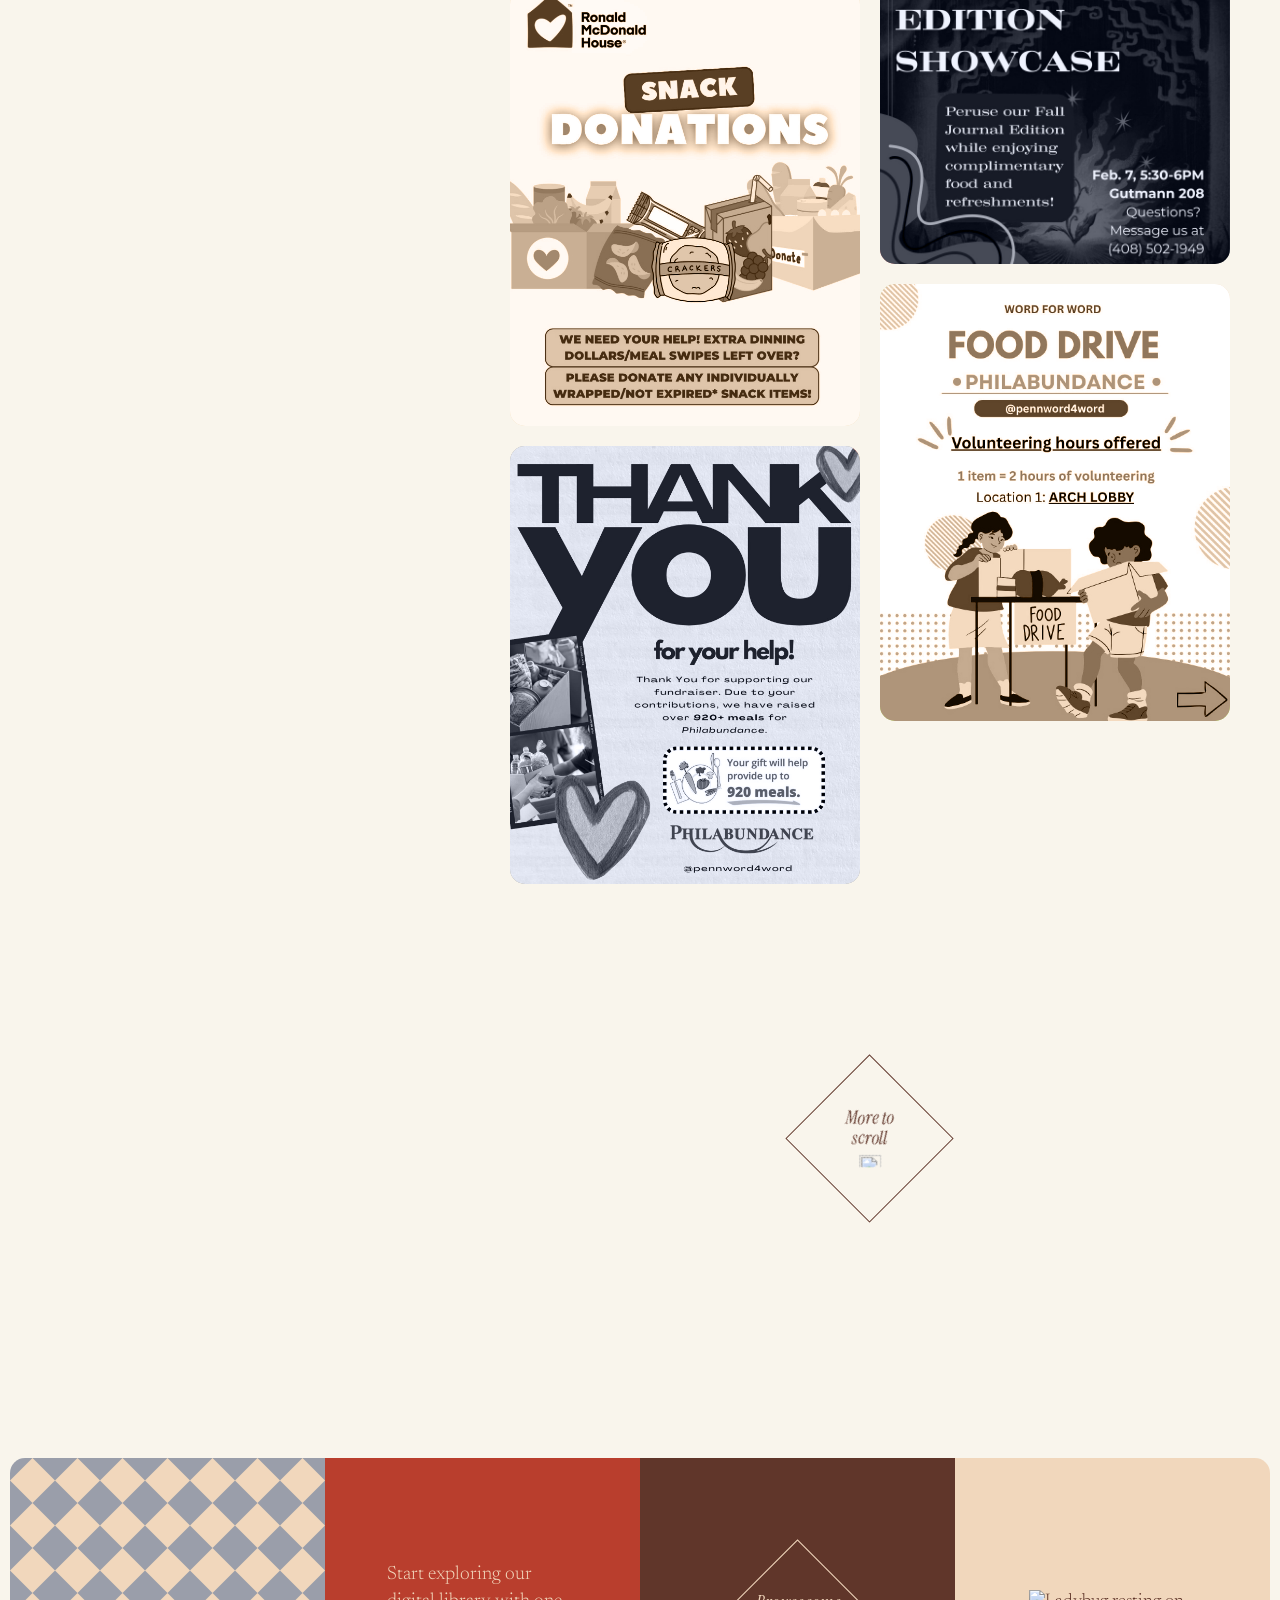
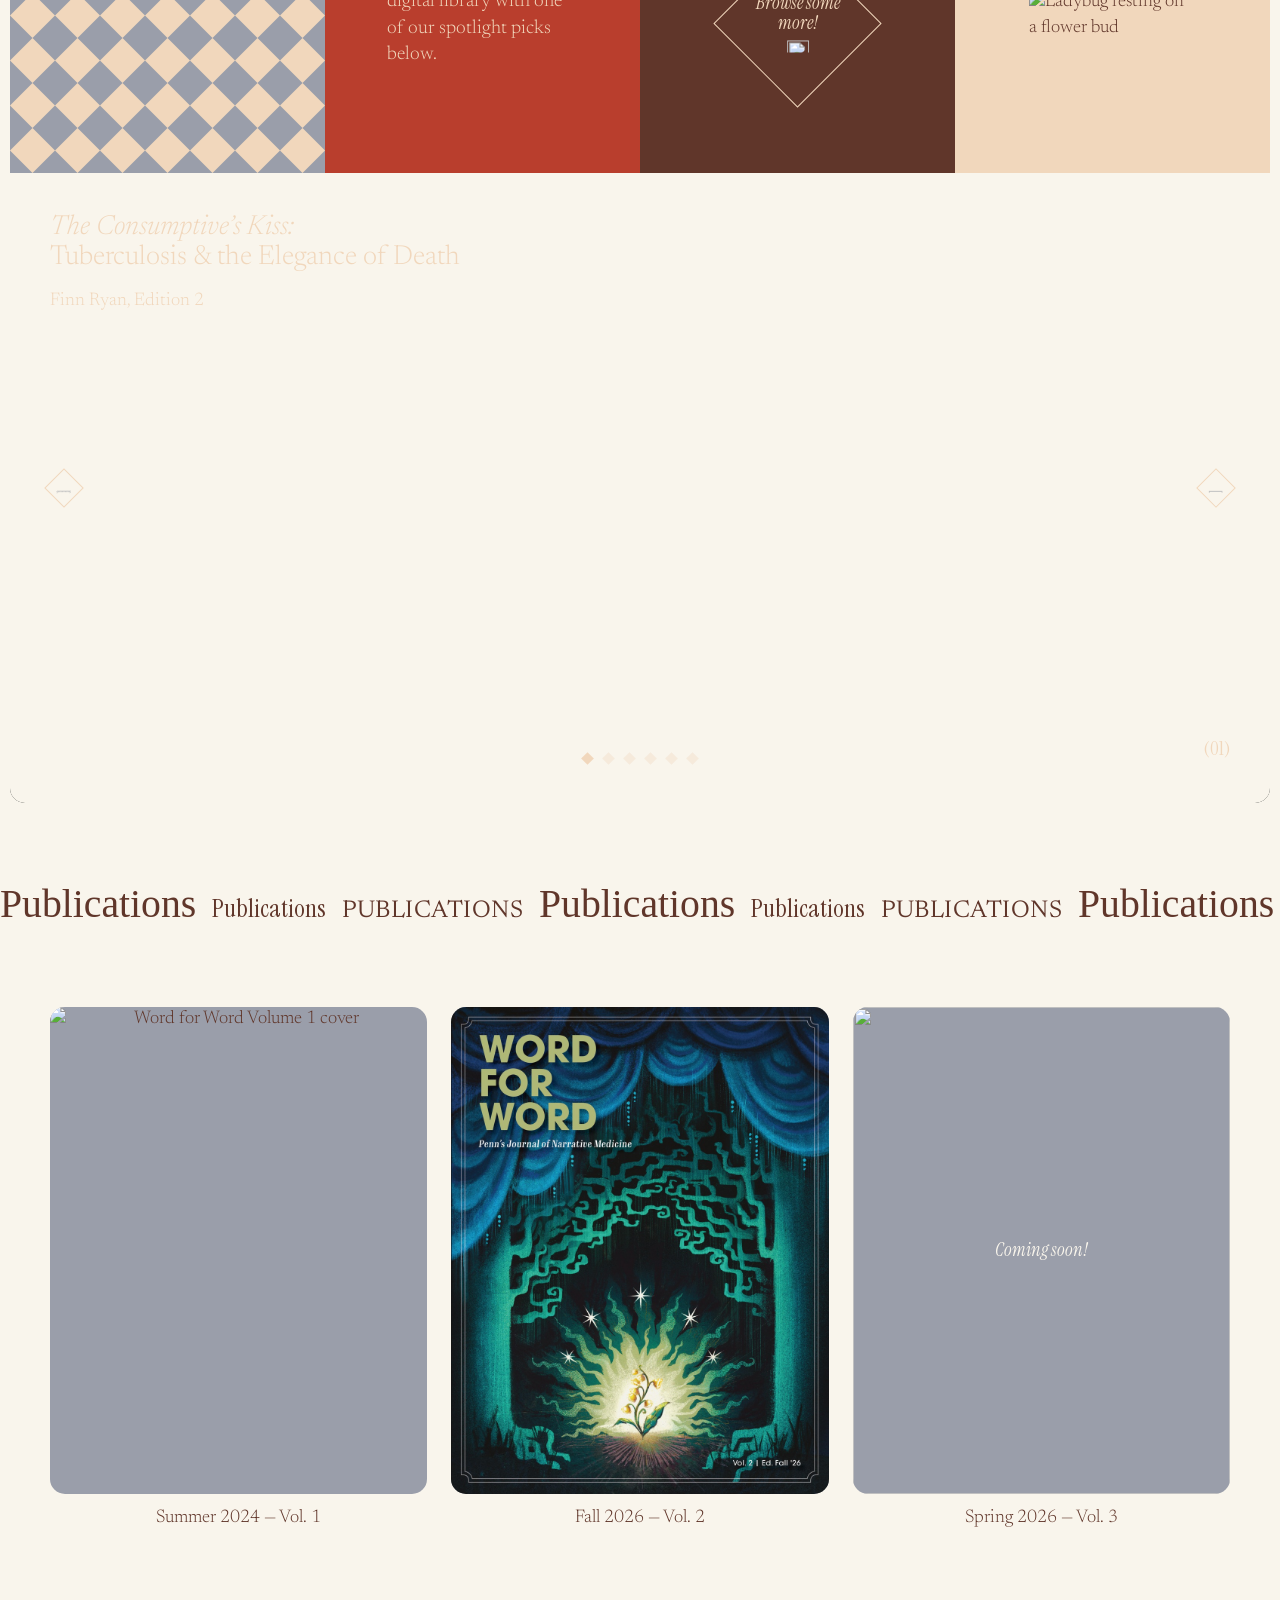
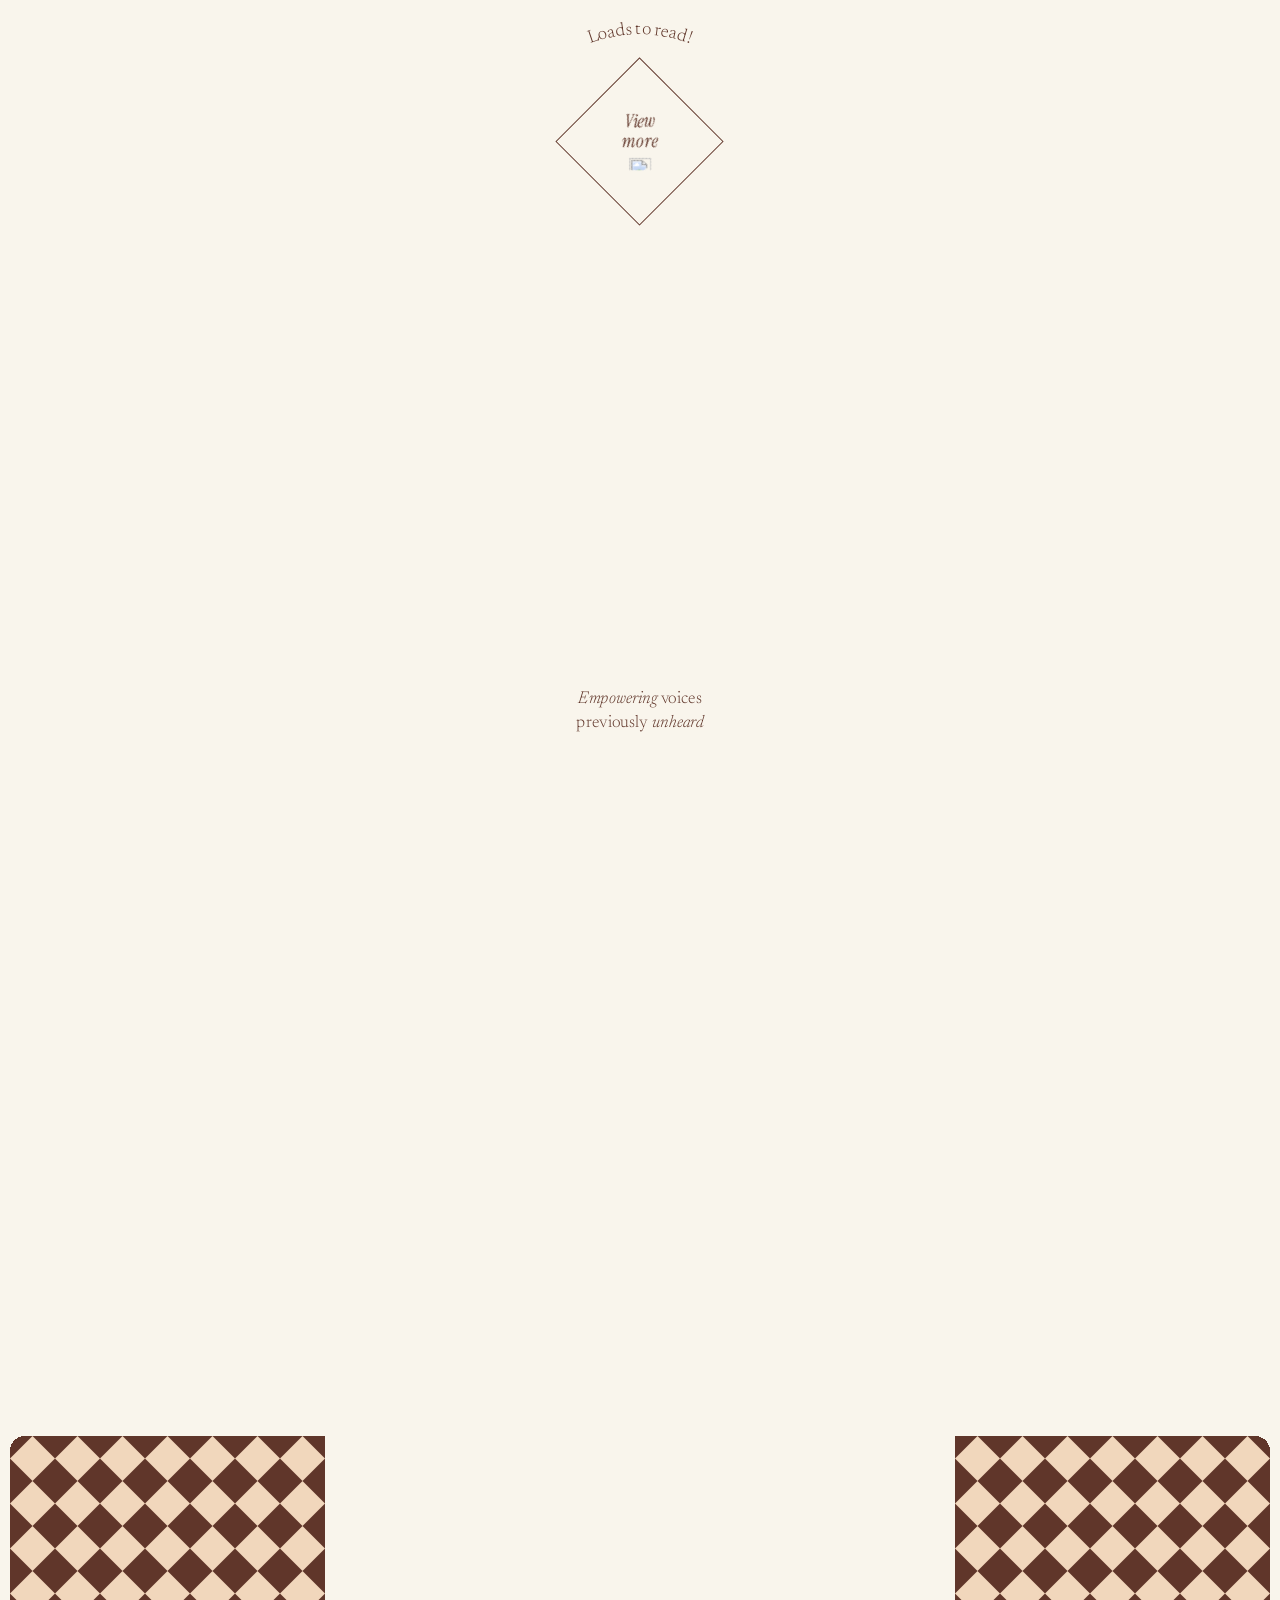
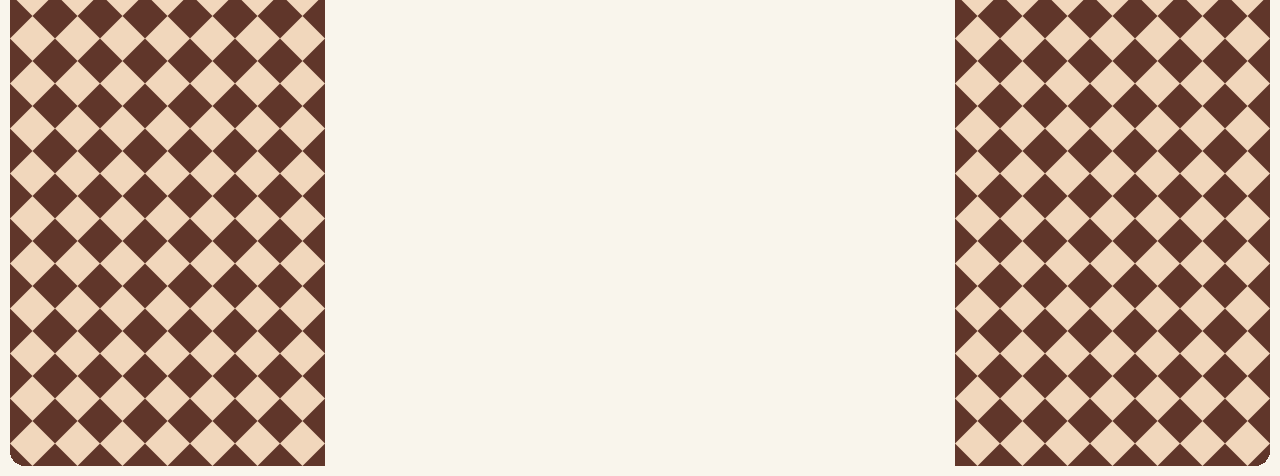
==== commit 7eb285ab: "Fix hero "Word" spacing in Safari and gray fringe around "for" Safari drops kerning between the per-" ====
--- a/index.html
+++ b/index.html
@@ -1669,6 +1669,6 @@
        stylesheet above either, so DOMContentLoaded (and this file's own
        intro reveal) can fire promptly regardless of how slow either of
        those is. -->
-  <script src="/js/main.js?v=234" defer></script>
+  <script src="/js/main.js?v=238" defer></script>
 </body>
 </html>
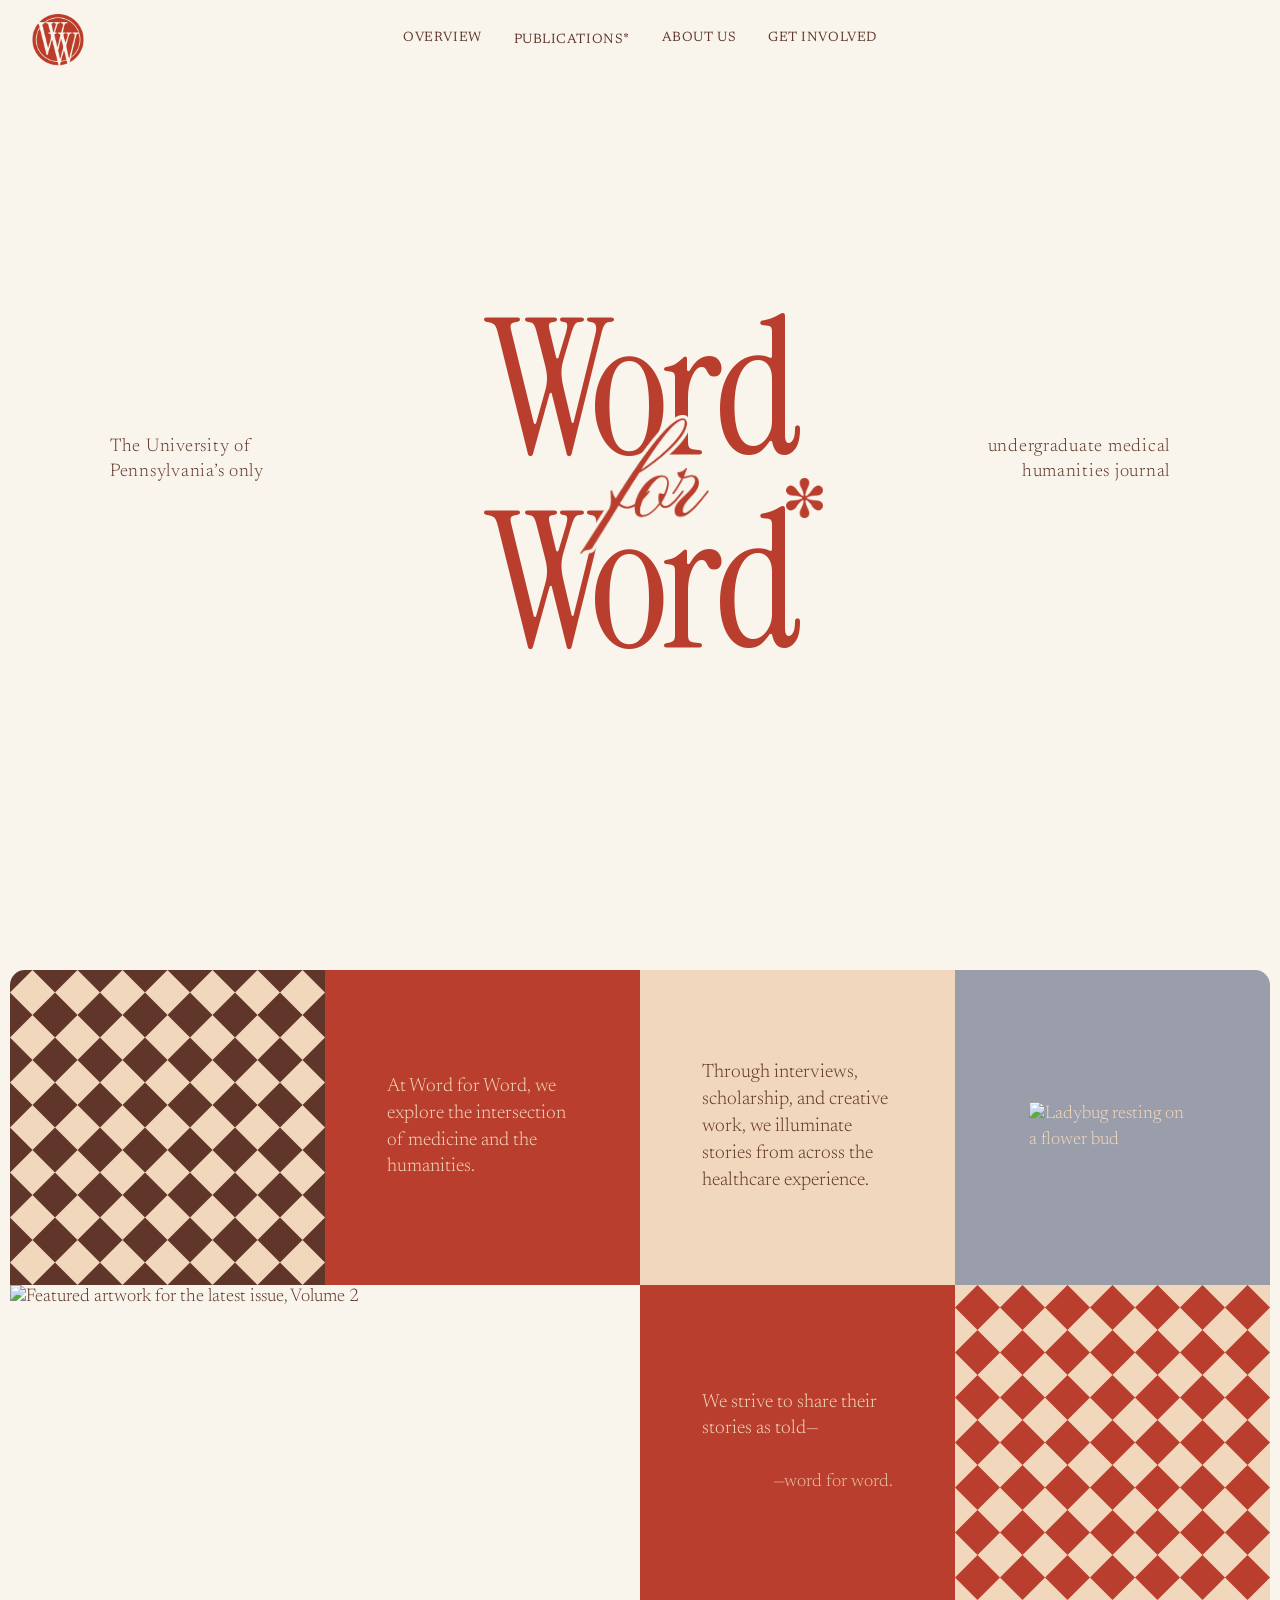
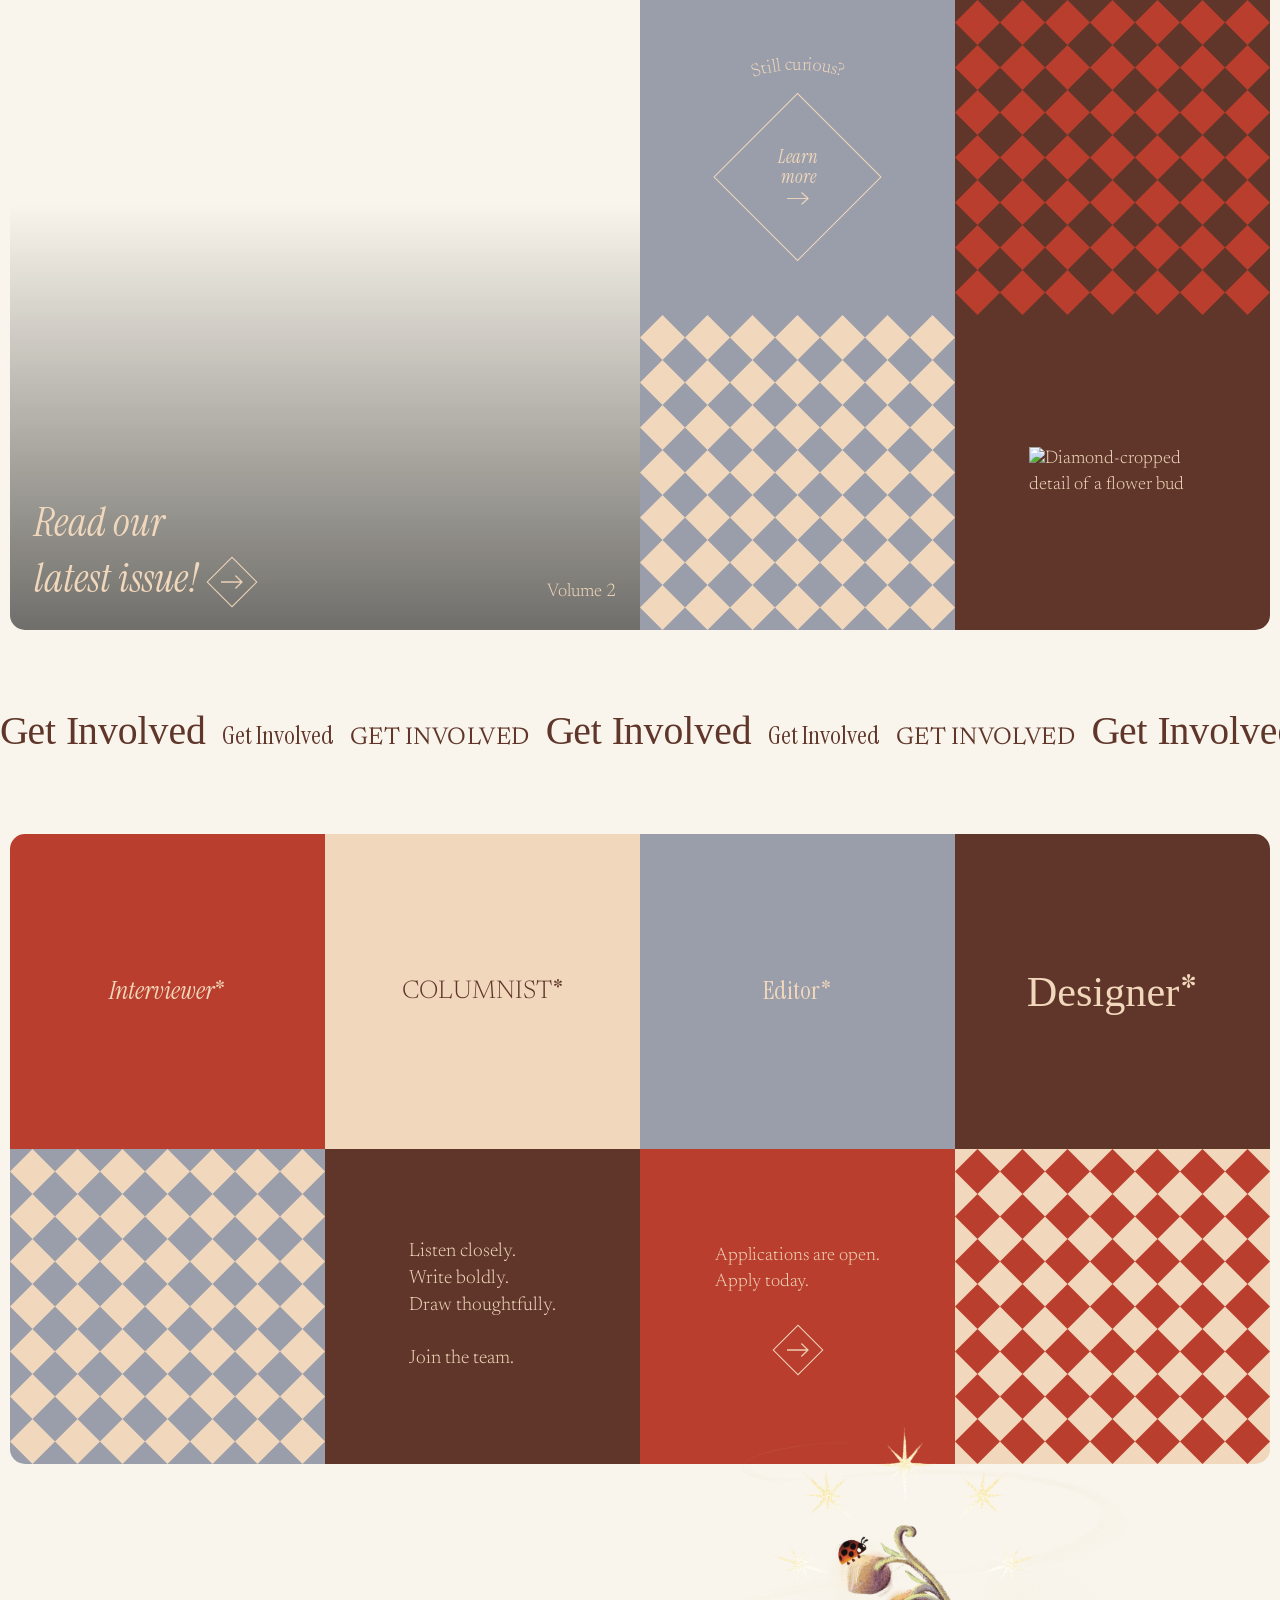
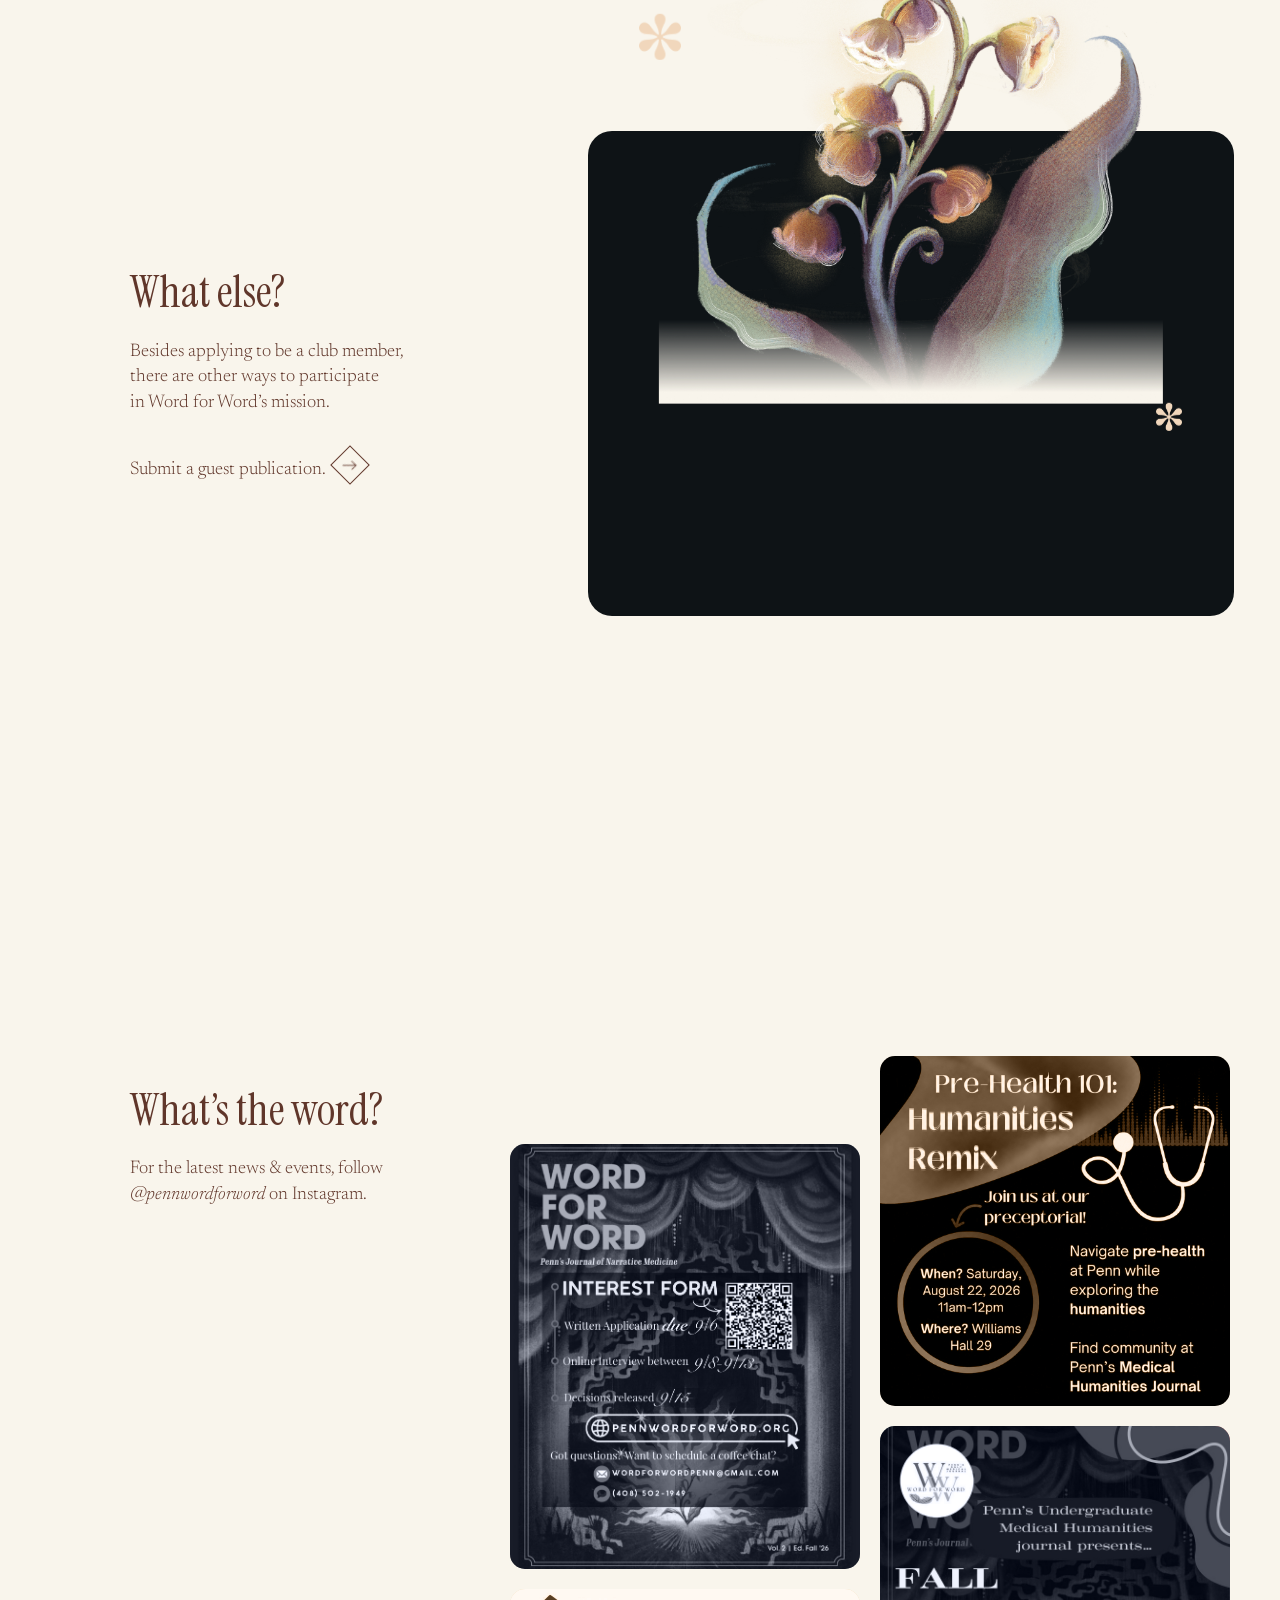
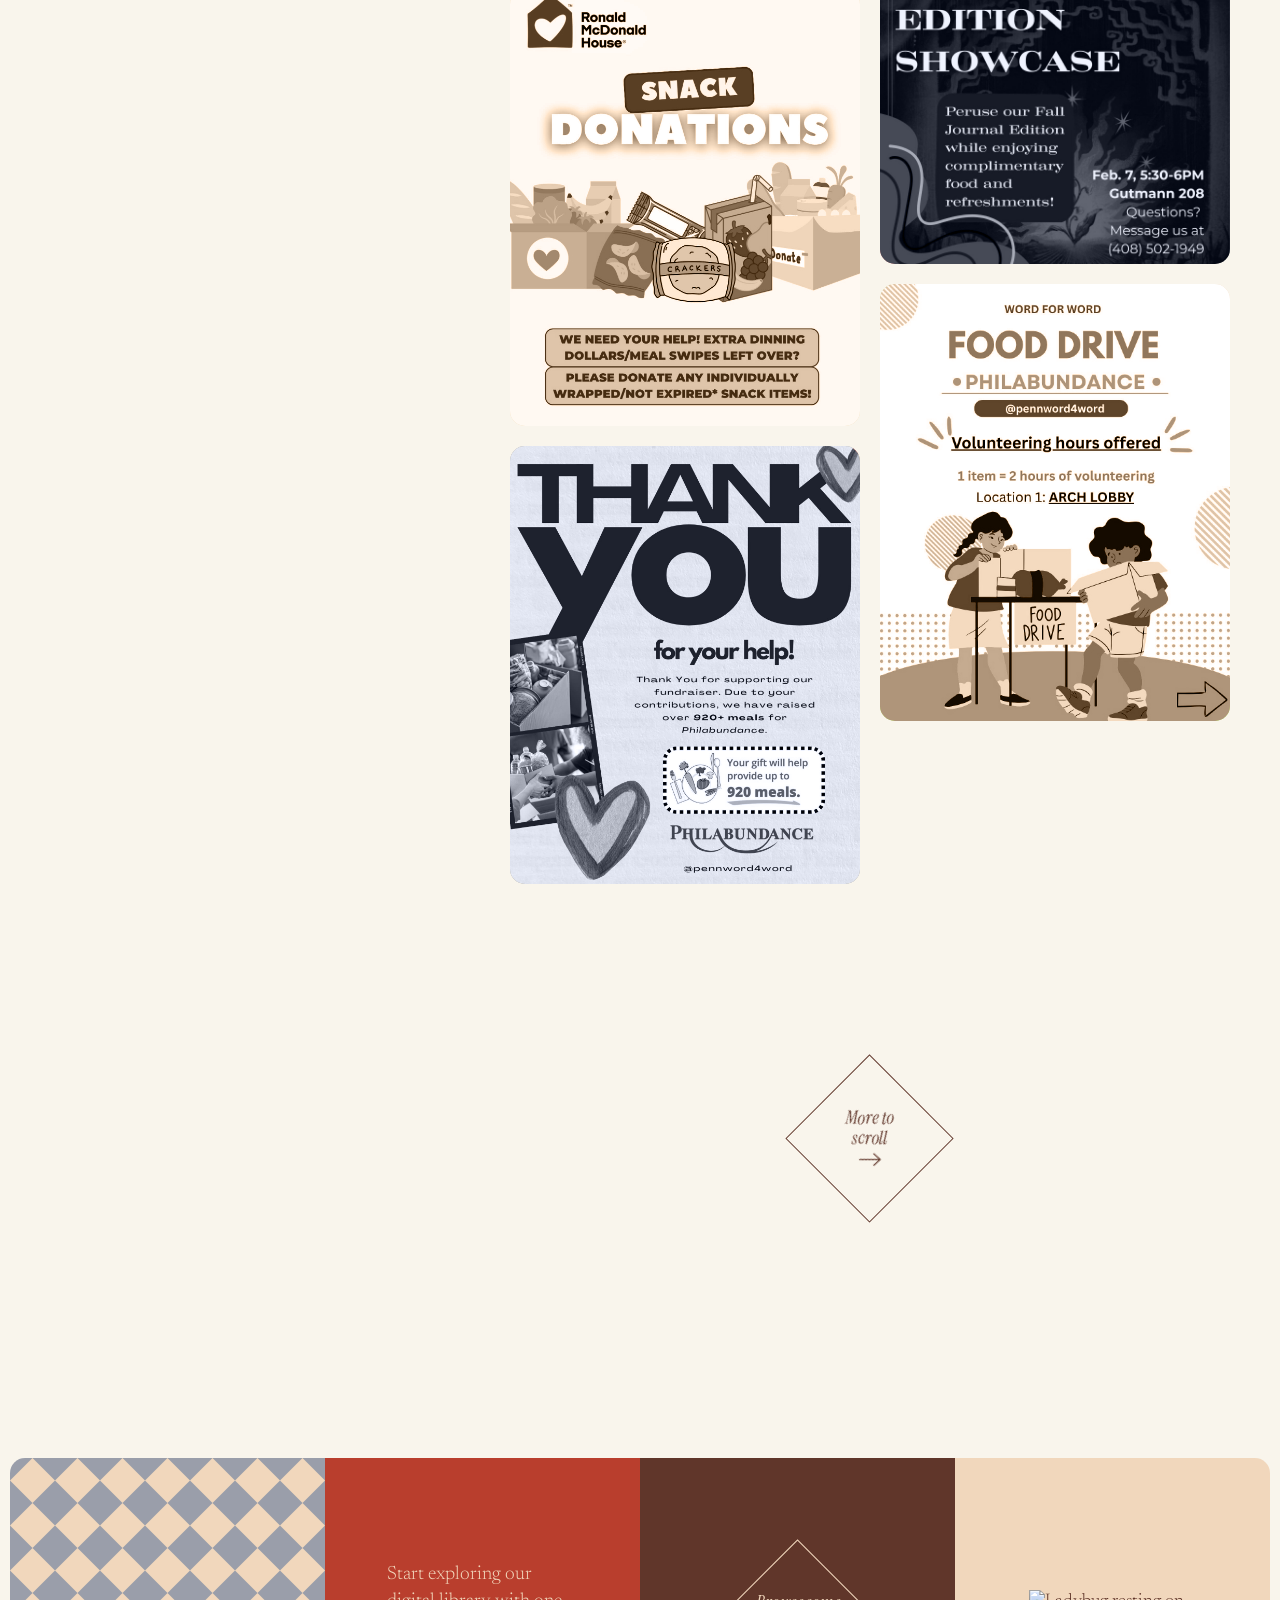
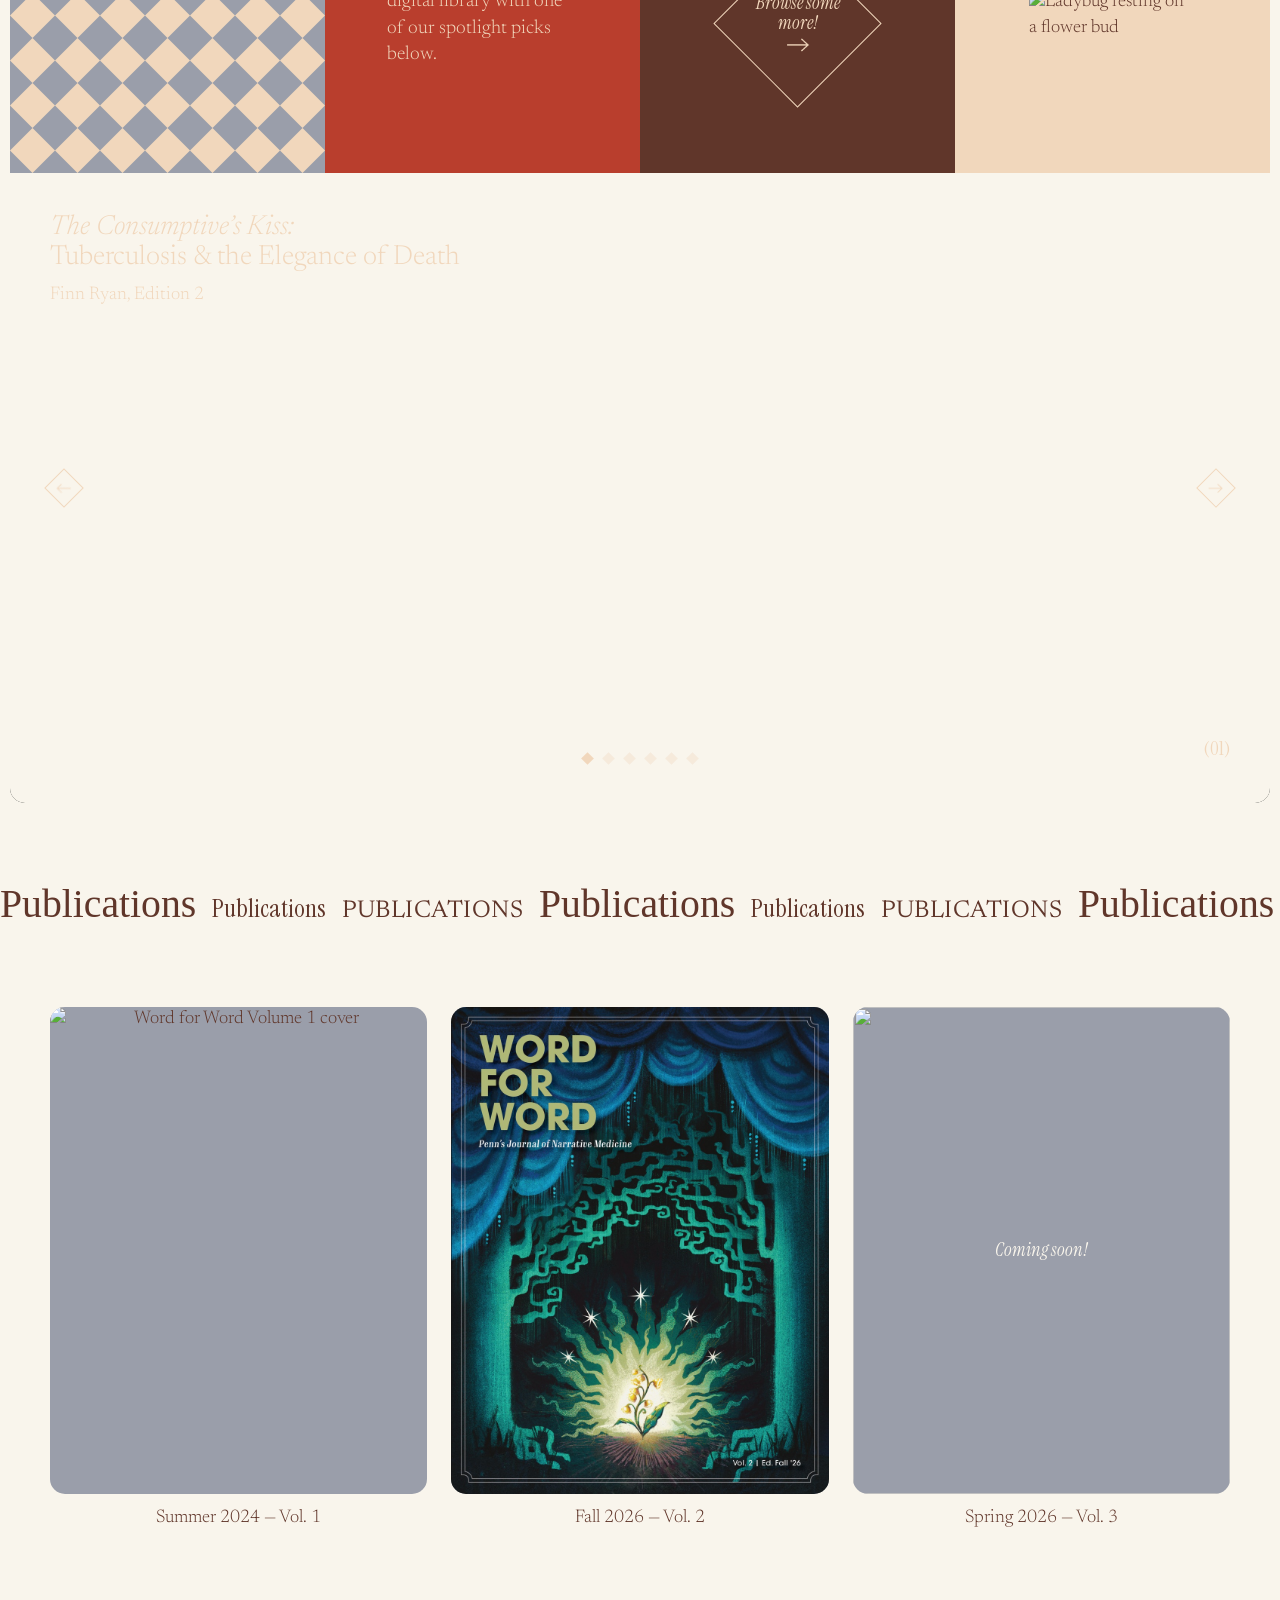
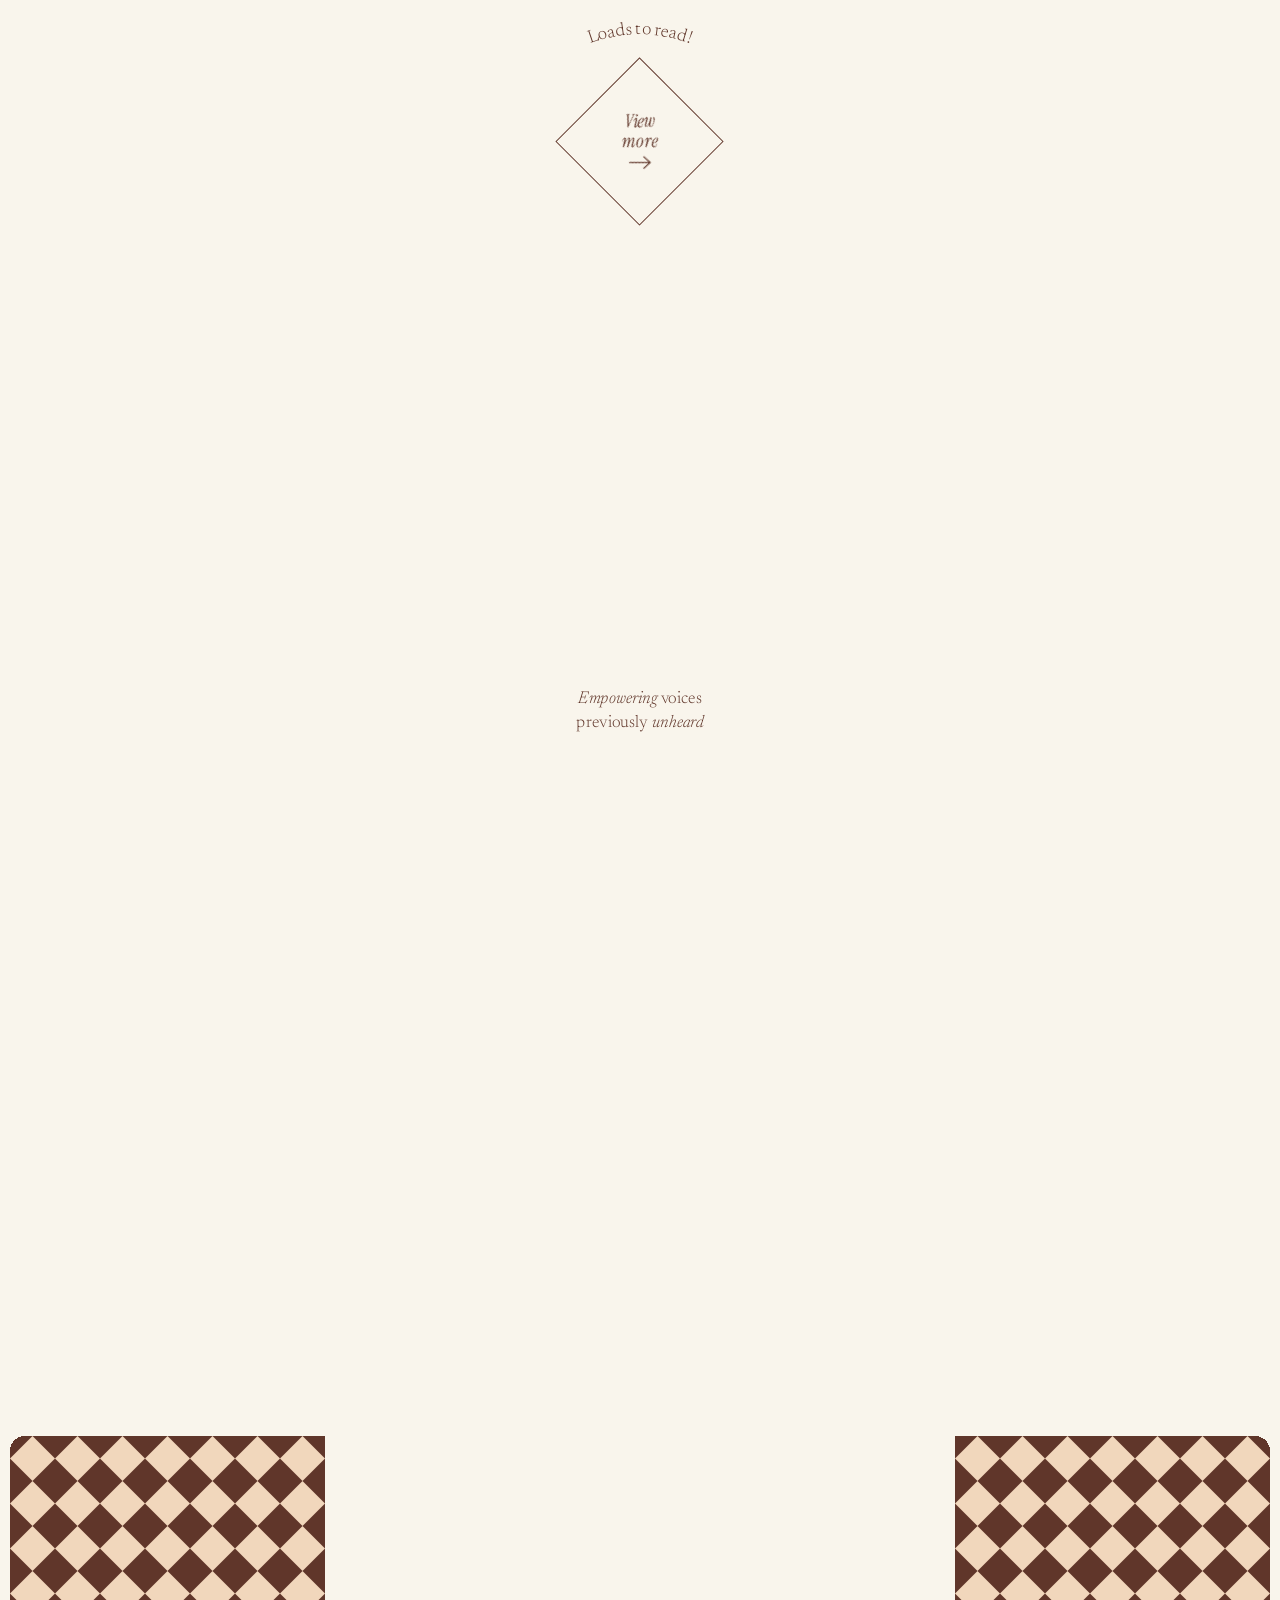
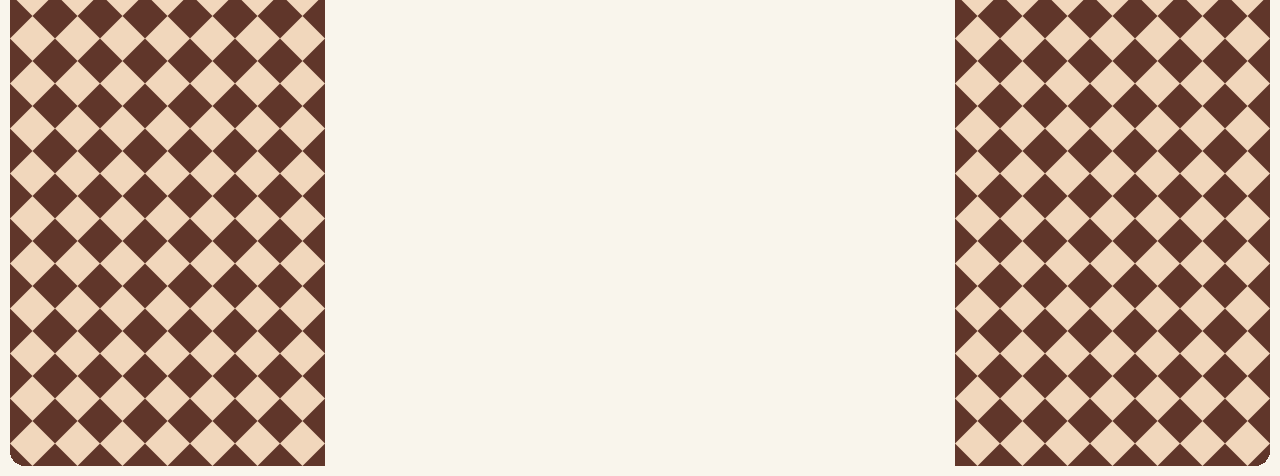
==== commit cdd6b920: "Subtler smooth scroll, calmer caption reveal, hover + arrow fixes, pending assets - Smooth scroll ea" ====
--- a/index.html
+++ b/index.html
@@ -130,7 +130,7 @@
       img.src = `assets/images/Asterisk ${n}.png`;
     }
   </script>
-  <link rel="stylesheet" href="/css/style.css?v=410" />
+  <link rel="stylesheet" href="/css/style.css?v=416" />
   <!-- PostHog analytics -->
   <script>
     !(function (t, e) {
@@ -710,12 +710,8 @@
                 <!-- --fill-on-hover--blue's hover TEXT color is
                      --color-grey (this project's informal "blue"), so
                      the hover ARROW needs to match: "Arrow, brown.png"
-                     is the misnamed file that's actually --color-grey
-                     (see the .arrow-glyph comment in style.css) — fixed
-                     from "Arrow, blue.png" (actually --color-dark/brown,
-                     the wrong color for this tile, despite the
-                     filename). -->
-                <img class="arrow-glyph__hover" src="/assets/images/Arrow, brown.png" alt="" />
+                     (--color-grey). -->
+                <img class="arrow-glyph__hover" src="/assets/images/Arrow, blue.png" alt="" />
               </span>
             </span>
           </a>
@@ -887,9 +883,7 @@
                instance's tan border/arrow would be low-contrast here. -->
           <a href="https://docs.google.com/forms/d/e/1FAIpQLSfFcjlzbaKAOBRR-n2nIOn6psMB68y413AET4ExFAt-5rEqVQ/viewform" target="_blank" rel="noopener" class="diamond-cta diamond-cta--fill-on-hover diamond-cta--tight split-cta__diamond">
             <span class="arrow-glyph">
-              <!-- "Arrow, blue.png" is the misnamed file for --color-dark
-                   — see the .arrow-glyph comment in style.css. -->
-              <img class="arrow-glyph__default" src="/assets/images/Arrow, blue.png" alt="" />
+              <img class="arrow-glyph__default" src="/assets/images/Arrow, brown.png" alt="" />
               <!-- Hover state is a mask (this same shape as an alpha
                    stencil) over a solid cream background-color, not
                    another PNG — none of the 4 uploaded arrow files are
@@ -1085,7 +1079,7 @@
           <a href="https://www.instagram.com/pennword4word/" target="_blank" rel="noopener" class="diamond-cta diamond-cta--fill-on-hover diamond-cta--dark-on-cream instagram-feed__more-link">
             <span>More to<br />scroll<br />
               <span class="arrow-glyph">
-                <img class="arrow-glyph__default" src="/assets/images/Arrow, blue.png" alt="" />
+                <img class="arrow-glyph__default" src="/assets/images/Arrow, brown.png" alt="" />
                 <div class="arrow-glyph__hover split-cta__diamond-arrow-cream" aria-hidden="true"></div>
               </span>
             </span>
@@ -1153,13 +1147,13 @@
           <div class="featured-carousel__nav featured-carousel__nav--prev diamond-cta diamond-cta--fill-on-hover diamond-cta--tight">
             <span class="arrow-glyph">
               <img class="arrow-glyph__default" src="/assets/images/Arrow, beige.png" alt="" />
-              <img class="arrow-glyph__hover" src="/assets/images/Arrow, blue.png" alt="" />
+              <img class="arrow-glyph__hover" src="/assets/images/Arrow, brown.png" alt="" />
             </span>
           </div>
           <div class="featured-carousel__nav featured-carousel__nav--next diamond-cta diamond-cta--fill-on-hover diamond-cta--tight">
             <span class="arrow-glyph">
               <img class="arrow-glyph__default" src="/assets/images/Arrow, beige.png" alt="" />
-              <img class="arrow-glyph__hover" src="/assets/images/Arrow, blue.png" alt="" />
+              <img class="arrow-glyph__hover" src="/assets/images/Arrow, brown.png" alt="" />
             </span>
           </div>
         </div>
@@ -1229,10 +1223,7 @@
             <span>Browse some<br />more!<br />
               <span class="arrow-glyph">
                 <img class="arrow-glyph__default" src="/assets/images/Arrow, beige.png" alt="" />
-                <!-- "Arrow, blue.png" is the misnamed file for
-                     --color-dark — see the .arrow-glyph comment in
-                     style.css. -->
-                <img class="arrow-glyph__hover" src="/assets/images/Arrow, blue.png" alt="" />
+                <img class="arrow-glyph__hover" src="/assets/images/Arrow, brown.png" alt="" />
               </span>
             </span>
           </a>
@@ -1349,7 +1340,7 @@
               <div class="featured-carousel__hover-tile" aria-hidden="true"></div>
             </div>
           </div>
-          <div class="featured-carousel__slide" data-title-intro="How Upbringing Shapes Us –" data-title="Literally" data-edition="Annika Richard, Edition 2" data-number="(05)" data-article-url="/articles/how-upbringing-shapes-us.html" data-caption-tone="dark">
+          <div class="featured-carousel__slide" data-title="How Upbringing Shapes Us – Literally" data-edition="Annika Richard, Edition 2" data-number="(05)" data-article-url="/articles/how-upbringing-shapes-us.html" data-caption-tone="dark">
             <img class="featured-carousel__photo" src="/assets/images/articles/how-upbringing-shapes-us-carousel.jpg" alt="Illustration: How Upbringing Shapes Us" />
             <div class="featured-carousel__scrim" aria-hidden="true"></div>
             <div class="featured-carousel__hover-tiles">
@@ -1401,17 +1392,13 @@
         <button type="button" class="featured-carousel__nav featured-carousel__nav--prev mosaic-reveal diamond-cta diamond-cta--fill-on-hover diamond-cta--tight" aria-label="Previous carousel item">
           <span class="arrow-glyph">
             <img class="arrow-glyph__default" src="/assets/images/Arrow, beige.png" alt="" />
-            <!-- "Arrow, blue.png" is the misnamed file for --color-dark
-                 (brown) — see the .arrow-glyph comment in style.css. -->
-            <img class="arrow-glyph__hover" src="/assets/images/Arrow, blue.png" alt="" />
+            <img class="arrow-glyph__hover" src="/assets/images/Arrow, brown.png" alt="" />
           </span>
         </button>
         <button type="button" class="featured-carousel__nav featured-carousel__nav--next mosaic-reveal diamond-cta diamond-cta--fill-on-hover diamond-cta--tight" aria-label="Next carousel item">
           <span class="arrow-glyph">
             <img class="arrow-glyph__default" src="/assets/images/Arrow, beige.png" alt="" />
-            <!-- "Arrow, blue.png" is the misnamed file for --color-dark
-                 (brown) — see the .arrow-glyph comment in style.css. -->
-            <img class="arrow-glyph__hover" src="/assets/images/Arrow, blue.png" alt="" />
+            <img class="arrow-glyph__hover" src="/assets/images/Arrow, brown.png" alt="" />
           </span>
         </button>
         <!-- Populated by initFeaturedCarousel() in main.js — one diamond
@@ -1509,7 +1496,7 @@
           <a href="/publications/" class="diamond-cta diamond-cta--fill-on-hover diamond-cta--dark-on-cream publications__view-more">
             <span>View<br />more<br />
               <span class="arrow-glyph">
-                <img class="arrow-glyph__default" src="/assets/images/Arrow, blue.png" alt="" />
+                <img class="arrow-glyph__default" src="/assets/images/Arrow, brown.png" alt="" />
                 <div class="arrow-glyph__hover split-cta__diamond-arrow-cream" aria-hidden="true"></div>
               </span>
             </span>
@@ -1669,6 +1656,6 @@
        stylesheet above either, so DOMContentLoaded (and this file's own
        intro reveal) can fire promptly regardless of how slow either of
        those is. -->
-  <script src="/js/main.js?v=238" defer></script>
+  <script src="/js/main.js?v=242" defer></script>
 </body>
 </html>
--- a/css/style.css
+++ b/css/style.css
@@ -3341,17 +3341,11 @@
   font-family: var(--font-display);
   font-style: italic;
   font-size: clamp(26px, 8vw, 40px);
-  transition: color 0.3s ease-out;
   cursor: pointer;
 }
-/* Same red-on-hover convention as .nav__links a — this is a real link
-   now (see index.html), so it needs its own hover affordance separate
-   from .image-mosaic__hover-tile's generic per-cell photo flash
-   underneath it. */
-.image-mosaic__caption--headline:hover {
-  color: var(--color-red);
-  transition: color 0.6s cubic-bezier(0.25, 1, 0.5, 1);
-}
+/* No text color change on hover (removed per doubletake request — it
+   used to turn red like .nav__links a): the diamond button below is the
+   link's only hover animation. */
 /* This diamond is the only .diamond-cta--fill-on-hover instance on the
    page that sits INSIDE a larger clickable text link rather than being
    the whole clickable element itself, so "hover the diamond" and "hover
@@ -3621,12 +3615,9 @@
    .image-mosaic__caption--headline:hover), so a single generic rule
    here covers every hover-swapping instance regardless of which 2
    colors it actually uses.
-   NOTE: "Arrow, blue.png" and "Arrow, brown.png" are misnamed relative
-   to their actual pixel colors — "blue.png" is --color-dark and
-   "brown.png" is --color-grey. This project already calls --color-grey
-   "blue" informally elsewhere (.diamond-cta--fill-on-hover--blue), so
-   treat these 2 files by their ACTUAL rendered color, not their
-   filename, when using them anywhere. */
+   Files match their names: "Arrow, brown.png" is --color-dark,
+   "Arrow, blue.png" is --color-grey (this project's informal "blue",
+   as in .diamond-cta--fill-on-hover--blue). */
 .arrow-glyph {
   display: inline-block;
   position: relative;
@@ -3776,7 +3767,18 @@
 .featured-carousel__nav--prev.diamond-cta--fill-on-hover:hover > .arrow-glyph {
   animation: arrow-glyph-pizzazz--rotated-flipped 0.6s cubic-bezier(0.33, 1, 0.68, 1);
 }
+/* "Read our latest issue!": its diamond's arrow is a direct (rotated)
+   child too, but hovering the TEXT first only matched the plain
+   `left`-based variant above — which the diamond's rotation bends into
+   a diagonal (doubletake report: "slides in from the top left"). This
+   (higher specificity) keeps it on the --rotated variant whether the
+   pointer enters via the text or the diamond, so it also doesn't
+   restart mid-hover when crossing from one to the other. */
+.image-mosaic__caption--headline:hover .diamond-cta > .arrow-glyph {
+  animation: arrow-glyph-pizzazz--rotated 0.6s cubic-bezier(0.33, 1, 0.68, 1);
+}
 @media (prefers-reduced-motion: reduce) {
+  .image-mosaic__caption--headline:hover .diamond-cta > .arrow-glyph,
   .diamond-cta--fill-on-hover:hover .arrow-glyph,
   .image-mosaic__caption--headline:hover .arrow-glyph,
   .diamond-cta--fill-on-hover:hover > .arrow-glyph,
@@ -5077,8 +5079,8 @@
   height: 9px;
 }
 .split-cta__diamond-arrow-cream {
-  -webkit-mask-image: url("../assets/images/Arrow, blue.png");
-  mask-image: url("../assets/images/Arrow, blue.png");
+  -webkit-mask-image: url("../assets/images/Arrow, brown.png");
+  mask-image: url("../assets/images/Arrow, brown.png");
   -webkit-mask-size: contain;
   mask-size: contain;
   -webkit-mask-repeat: no-repeat;
@@ -6020,8 +6022,8 @@
   inset: 0;
   width: 100%;
   height: 100%;
-  -webkit-mask-image: url("../assets/images/Arrow, blue.png");
-  mask-image: url("../assets/images/Arrow, blue.png");
+  -webkit-mask-image: url("../assets/images/Arrow, brown.png");
+  mask-image: url("../assets/images/Arrow, brown.png");
   -webkit-mask-size: contain;
   mask-size: contain;
   -webkit-mask-repeat: no-repeat;
@@ -6068,7 +6070,7 @@
    text glyph this used at first — a font character has almost no
    visual weight next to the nav arrows' own solid mask artwork, which
    is exactly the "different stroke" mismatch reported live. Measured
-   the actual arrow source art (Arrow, blue.png, 66x42) to match: its
+   the actual arrow source art (Arrow, brown.png, 66x42) to match: its
    shaft is ~6px thick within a 42px-tall box, i.e. ~14% of the glyph's
    own height — at this span's 16px size, that's ~2px, hence the bars
    below. This span still ALSO matches the shared ".diamond-cta >
@@ -6384,6 +6386,11 @@
   display: flex;
   flex-direction: column;
   gap: 48px;
+  /* Same 120px inset as "Beyond the Page" just above (.split-cta__text's
+     padding-left), on both sides, so the bios line up with that
+     section's text instead of running to the page edges. Mobile
+     override (32px, again matching .split-cta__text) further down. */
+  padding: 0 120px;
 }
 .team-bio {
   display: flex;
@@ -6819,18 +6826,56 @@
   position: absolute;
   top: 100%;
   left: 0;
-  right: 0;
   /* 80px, not 24px — bumped per explicit follow-up for a significant
      gap below the static text (title/description/handle), not just a
      normal paragraph-sized one. */
   margin-top: 80px;
   font-size: var(--text-small);
+  max-width: 32ch;
+  /* Sits in its own solid white box (per doubletake request): the box
+     hugs the text instead of spanning the column, side padding larger
+     than top/bottom like the text tiles. Full --color-dark (no 0.8
+     opacity any more) so it's the exact design-system brown. */
+  width: fit-content;
+  padding: 10px 16px;
+  color: var(--color-dark);
+  isolation: isolate; /* keeps the ::before box behind the text, not behind the section */
   opacity: 0;
-  max-width: 32ch;
-  transition: opacity 0.3s ease;
-}
-.instagram-feed.instagram-feed--hovering .instagram-feed__hover-caption {
-  opacity: 0.8;
+  transition: opacity 0.12s ease;
+}
+/* The white box itself, as its own layer behind the text. */
+.instagram-feed__hover-caption::before {
+  content: "";
+  position: absolute;
+  inset: 0;
+  z-index: -1;
+  background: #fff;
+}
+/* .is-showing is re-added by initInstagramHoverCaption() each time a
+   DIFFERENT post is hovered, so the reveal replays per post rather than
+   only on the first hover. Two stages, both done by clipping the whole
+   caption (box + text together), per doubletake request that the old
+   corner-scale pop was "too snappy": first a short strip (10px tall —
+   exactly the top padding, so no text peeks through yet) grows left to
+   right, then it opens downward, uncovering the text line by line. */
+.instagram-feed__hover-caption.is-showing {
+  opacity: 1;
+  transition: none;
+  animation: caption-reveal 0.6s both;
+}
+@keyframes caption-reveal {
+  0% {
+    clip-path: inset(0 100% calc(100% - 10px) 0);
+    animation-timing-function: cubic-bezier(0.4, 0, 0.2, 1);
+  }
+  40% {
+    clip-path: inset(0 0 calc(100% - 10px) 0);
+    animation-timing-function: cubic-bezier(0.4, 0, 0.2, 1);
+  }
+  100% { clip-path: inset(0 0 0 0); }
+}
+@media (prefers-reduced-motion: reduce) {
+  .instagram-feed__hover-caption.is-showing { animation: none; }
 }
 /* 2 independent flex columns rather than a single CSS grid — the
    RIGHT one gets a top offset (below) for the staggered/masonry look
@@ -7340,6 +7385,7 @@
      eats over a third of a 320px viewport's width, crushing "What
      else?" and the paragraph lines into an unnecessarily narrow strip. */
   .split-cta__text { padding-left: 32px; padding-right: 32px; }
+  .team-bios { padding: 0 32px; }
   .publications__grid { grid-template-columns: repeat(2, 1fr); }
   /* Same reasoning as .square-grid--4col above — 4 narrow columns with
      side checkers squeezed thin doesn't hold up on mobile, so stack to
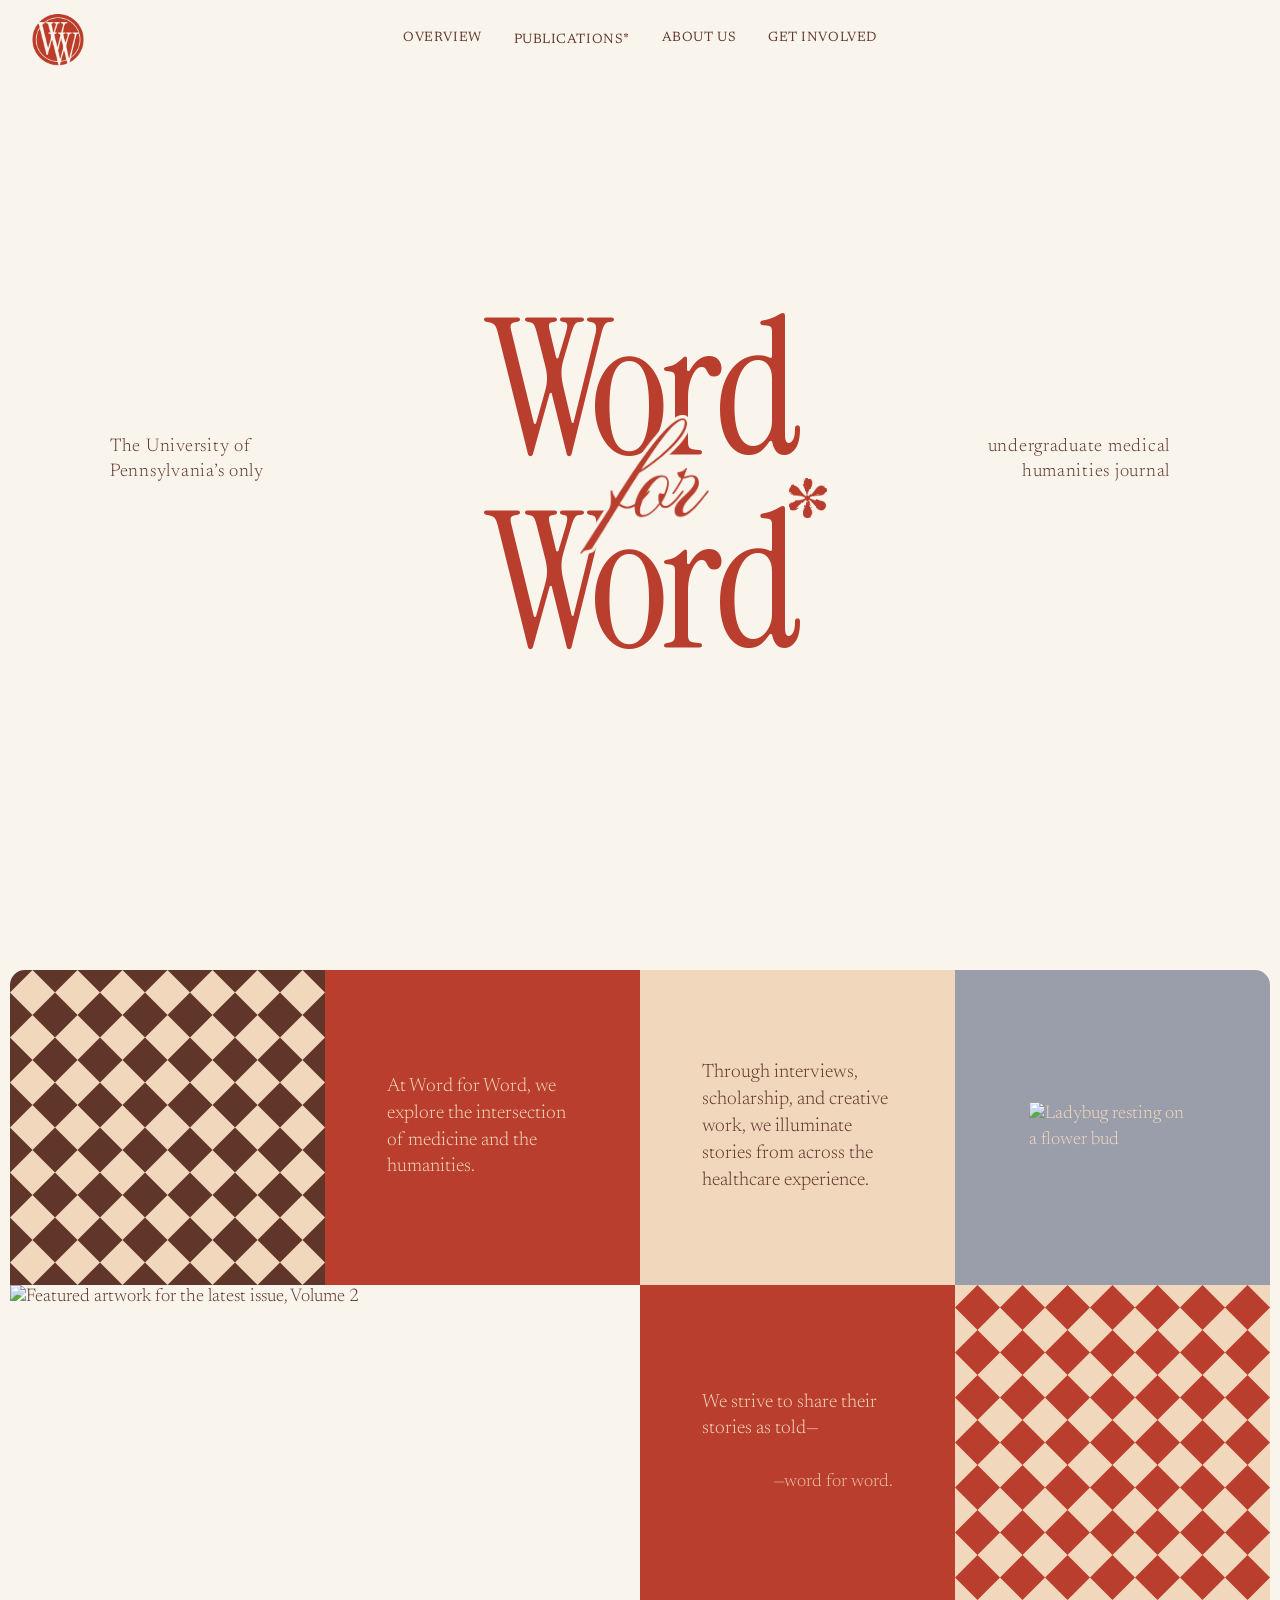
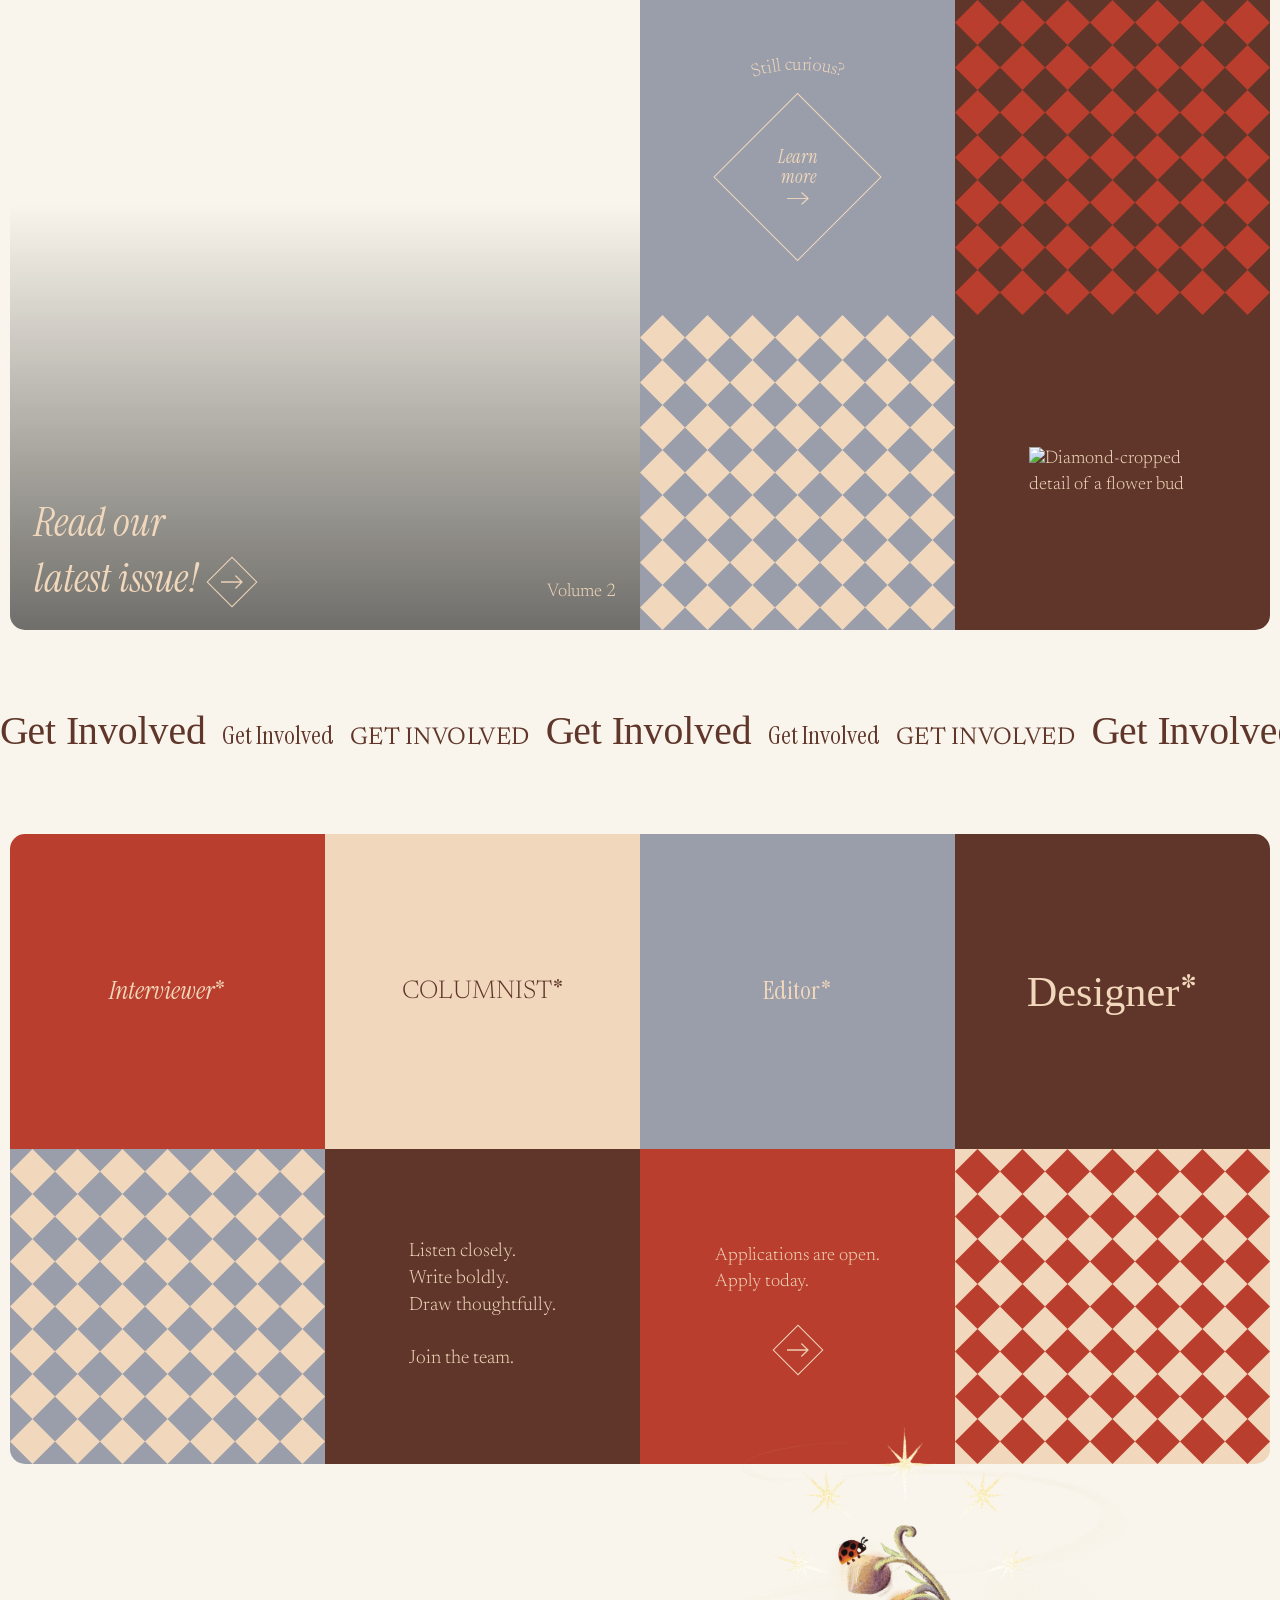
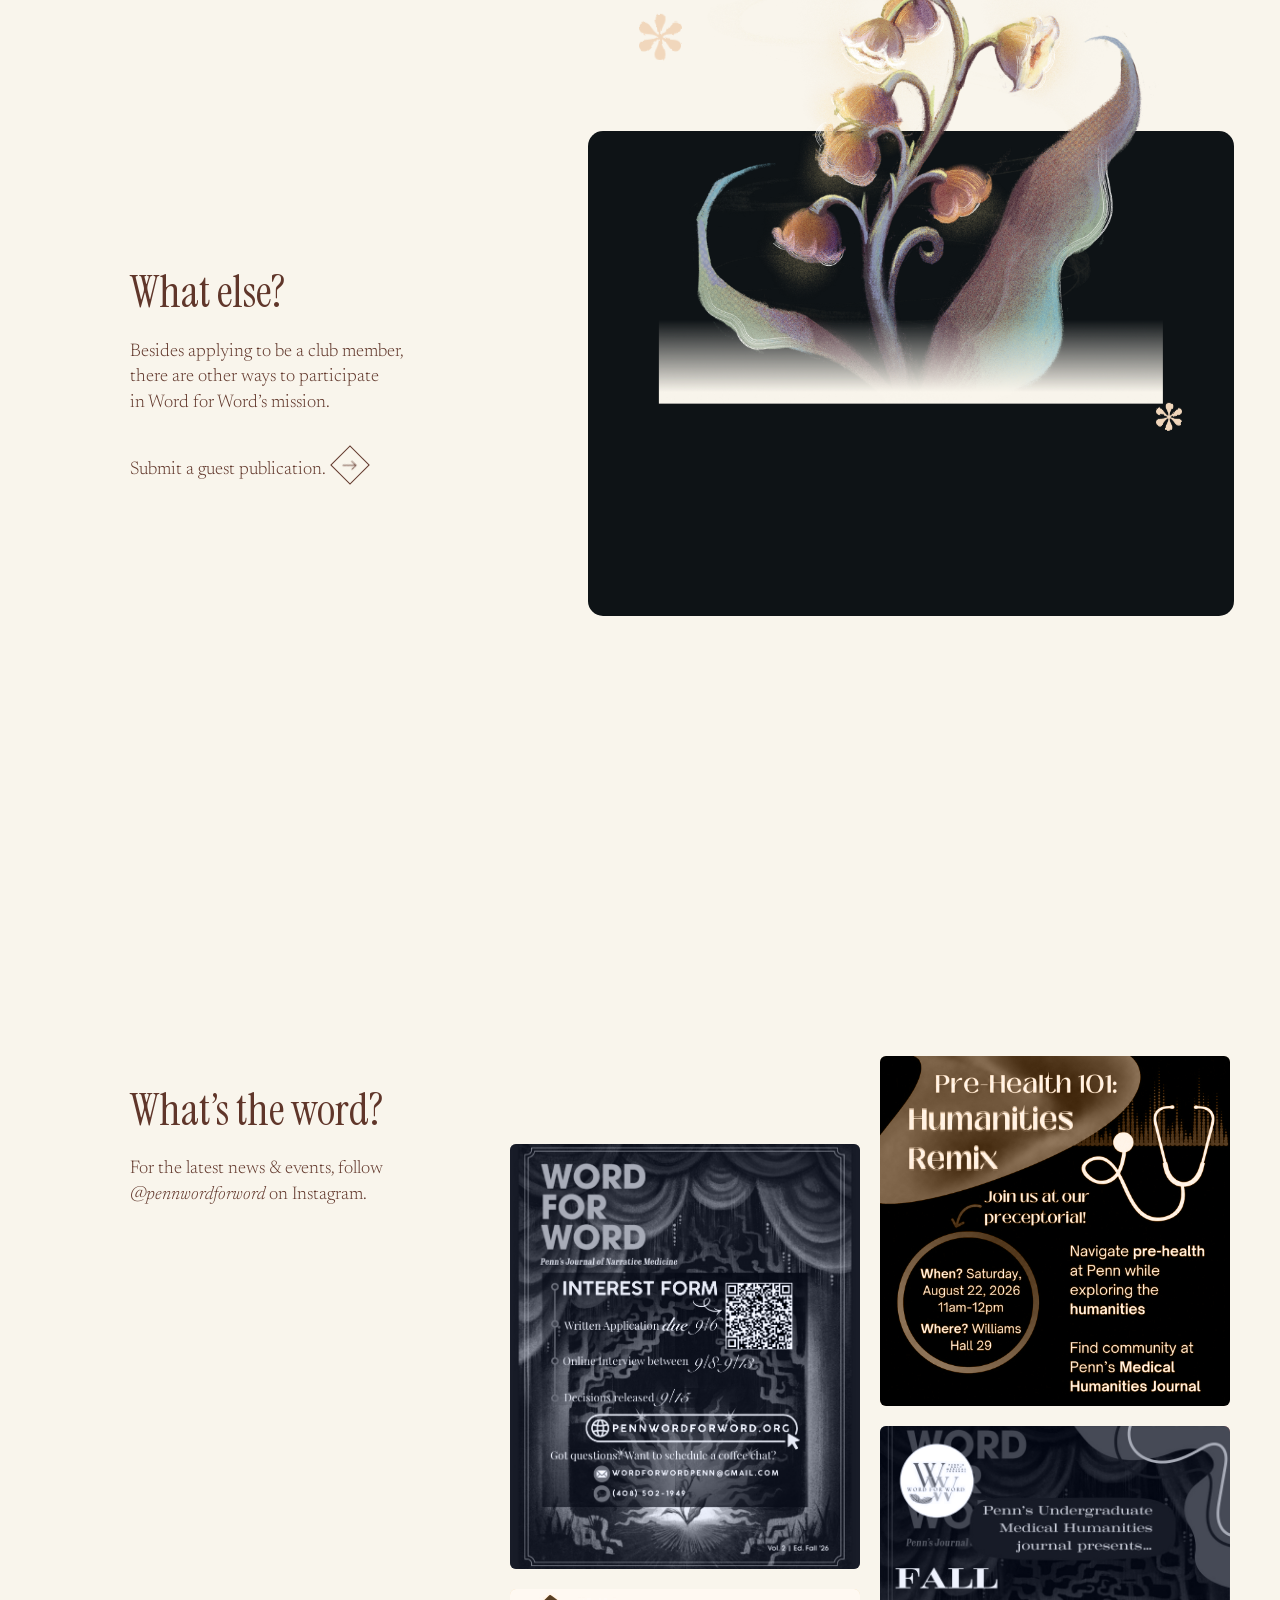
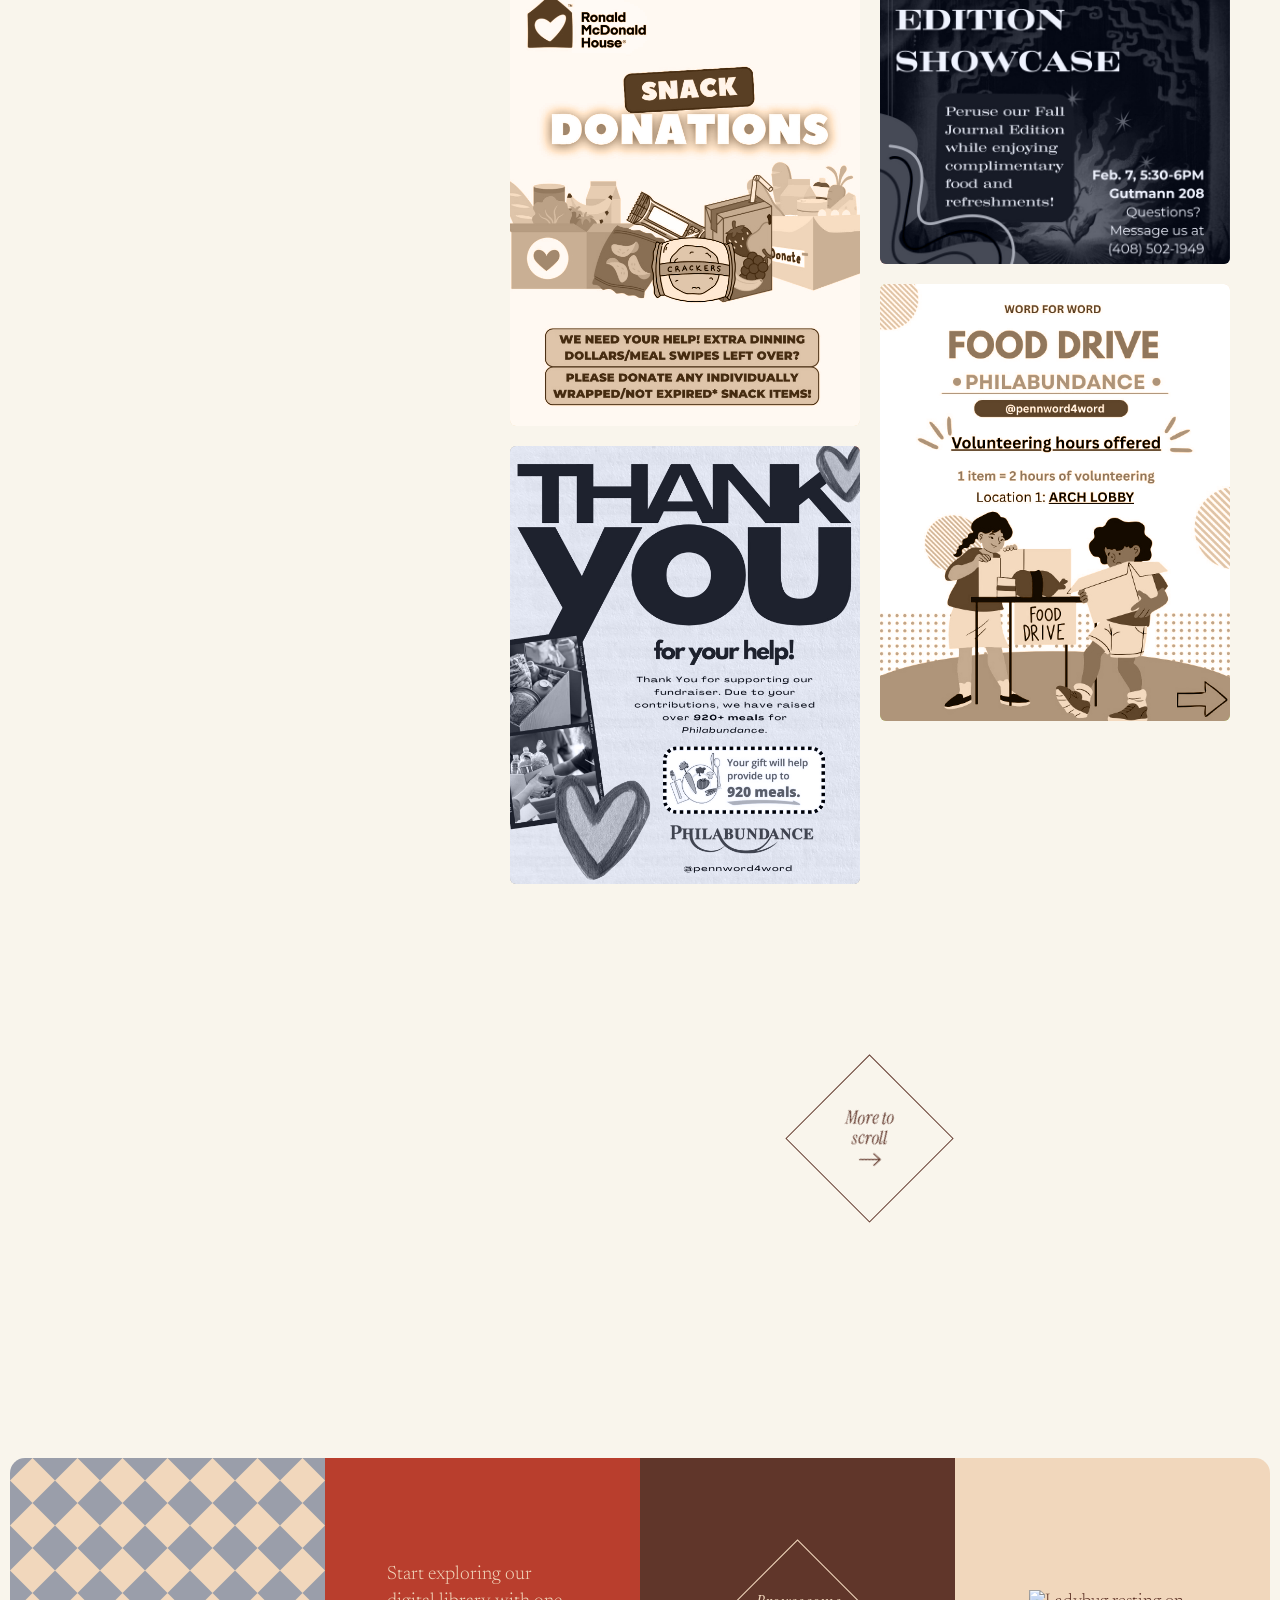
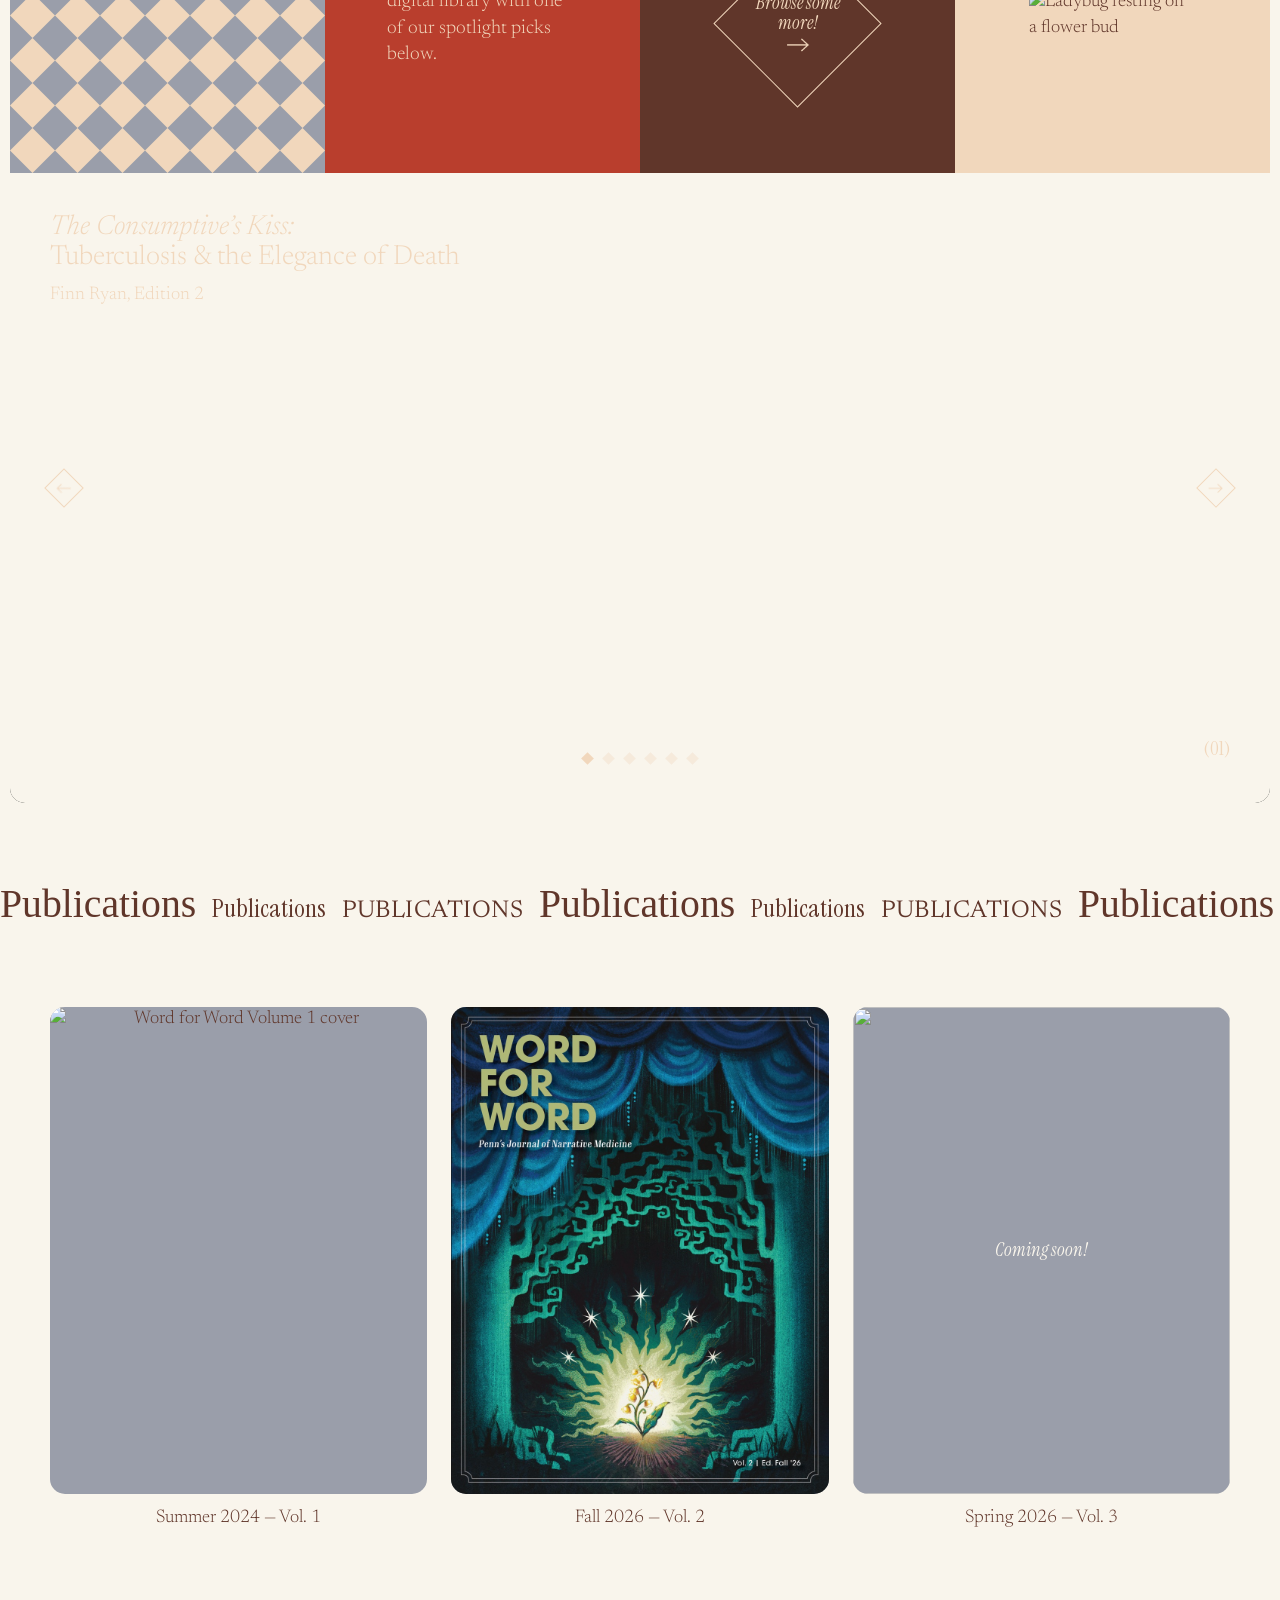
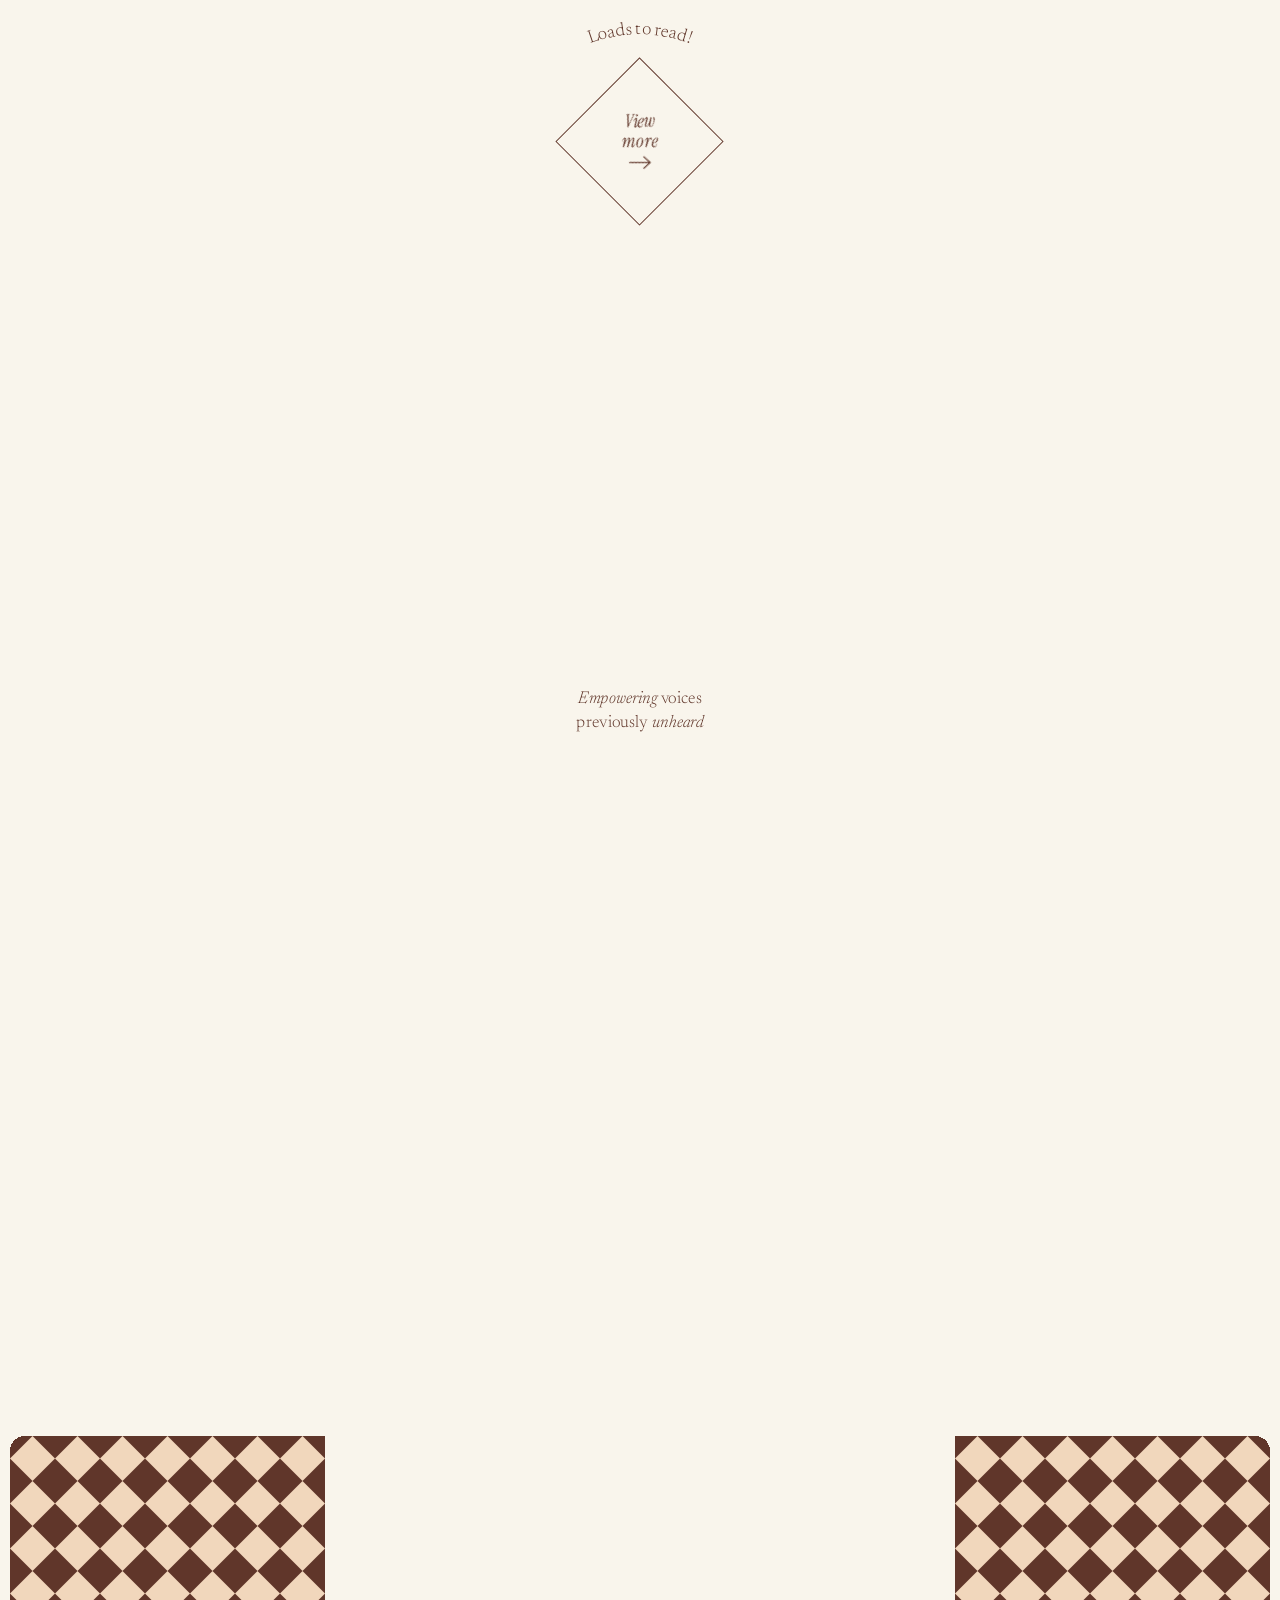
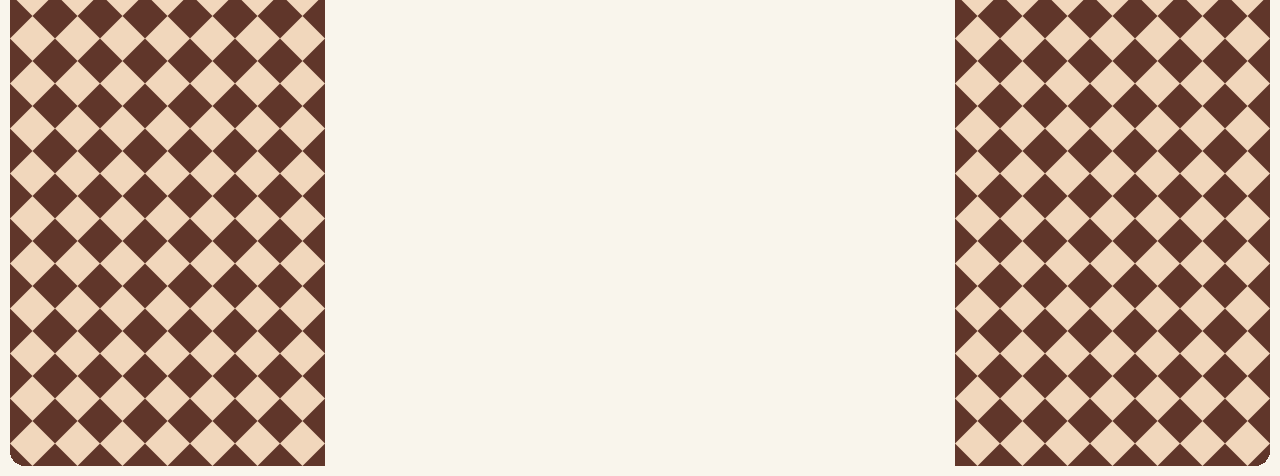
==== commit 7fd0a771: "Boiling asterisks, carousel excerpts, softer corners - Hand-drawn "line boil" on the site's asterisk" ====
--- a/index.html
+++ b/index.html
@@ -130,7 +130,7 @@
       img.src = `assets/images/Asterisk ${n}.png`;
     }
   </script>
-  <link rel="stylesheet" href="/css/style.css?v=416" />
+  <link rel="stylesheet" href="/css/style.css?v=425" />
   <!-- PostHog analytics -->
   <script>
     !(function (t, e) {
@@ -219,9 +219,9 @@
        its "(0N)" tag below) sits below the asterisk, colored to match
        THAT screen's asterisk, cut in/out in lockstep with it via the
        same shared keyframes/timestamps (see .intro-splash__caption--N in
-       CSS) — never jitters, since it lives outside
-       .intro-splash__asterisk-wrap (the jitter is scoped to that wrapper
-       only). Asterisk + caption are centered as ONE group (.intro-splash
+       CSS) — never boils, since it lives outside
+       .intro-splash__asterisk-wrap (the line boil is scoped to
+       that wrapper only). Asterisk + caption are centered as ONE group (.intro-splash
        itself is a flex column, gap:30px, centered) rather than pinning
        the asterisk alone to true viewport center — that alternative was
        tried and rejected: it read as "asterisk centered, caption bolted
@@ -1301,6 +1301,10 @@
           <div class="featured-carousel__slide" data-title-intro="Philosophy of Practice —" data-title="Or Rather, Philosophy of Communication" data-edition="Max Brody, Edition 1" data-number="(02)" data-article-url="/articles/philosophy-of-practice.html">
             <img class="featured-carousel__photo" src="/assets/images/articles/philosophy-of-practice.png" alt="Illustration: Philosophy of Practice" />
             <div class="featured-carousel__scrim" aria-hidden="true"></div>
+            <div class="featured-carousel__excerpt featured-carousel__excerpt--right" aria-hidden="true">
+              <p>I have seen many, many photographs in my life: few have punctured me.</p>
+              <p>To my future patients in the doctor’s office: I promise you are not ordinary. To me, you hold everything.</p>
+            </div>
             <div class="featured-carousel__hover-tiles">
               <div class="featured-carousel__hover-tile" aria-hidden="true"></div>
               <div class="featured-carousel__hover-tile" aria-hidden="true"></div>
@@ -1329,6 +1333,10 @@
           <div class="featured-carousel__slide" data-title-intro="Restructuring the World to Deconstruct Prejudice:" data-title="The Power of Universal Design" data-edition="Tova Tachau, Edition 1" data-number="(04)" data-article-url="/articles/universal-design.html">
             <img class="featured-carousel__photo" src="/assets/images/articles/universal-design.jpg" alt="Illustration: Restructuring the World to Deconstruct Prejudice" />
             <div class="featured-carousel__scrim" aria-hidden="true"></div>
+            <div class="featured-carousel__excerpt featured-carousel__excerpt--right" aria-hidden="true">
+              <p>The safety trope stamped on every elevator across the world reads “in case of fire, take the stairs,” but how does this urgent requirement apply to individuals with disabilities? This example reveals just how easy it can be to overlook the disability stigma that is tangibly ingrained in the surrounding world.</p>
+              <p>I challenge you to imagine a world where disabilities shed their negative connotations, and physical spaces are naturally and equally accessible to all.</p>
+            </div>
             <div class="featured-carousel__hover-tiles">
               <div class="featured-carousel__hover-tile" aria-hidden="true"></div>
               <div class="featured-carousel__hover-tile" aria-hidden="true"></div>
@@ -1343,6 +1351,9 @@
           <div class="featured-carousel__slide" data-title="How Upbringing Shapes Us – Literally" data-edition="Annika Richard, Edition 2" data-number="(05)" data-article-url="/articles/how-upbringing-shapes-us.html" data-caption-tone="dark">
             <img class="featured-carousel__photo" src="/assets/images/articles/how-upbringing-shapes-us-carousel.jpg" alt="Illustration: How Upbringing Shapes Us" />
             <div class="featured-carousel__scrim" aria-hidden="true"></div>
+            <div class="featured-carousel__excerpt featured-carousel__excerpt--left" aria-hidden="true">
+              <p>Here’s a hypothetical: consider a young girl raised in a low-income abusive household. Her father is an alcoholic, her mother is flighty and neglectful, and she gets bullied at school. Surprisingly, the morphology of her organs can be altered simply as a result of the cards she was dealt early on.</p>
+            </div>
             <div class="featured-carousel__hover-tiles">
               <div class="featured-carousel__hover-tile" aria-hidden="true"></div>
               <div class="featured-carousel__hover-tile" aria-hidden="true"></div>
@@ -1656,6 +1667,6 @@
        stylesheet above either, so DOMContentLoaded (and this file's own
        intro reveal) can fire promptly regardless of how slow either of
        those is. -->
-  <script src="/js/main.js?v=242" defer></script>
+  <script src="/js/main.js?v=256" defer></script>
 </body>
 </html>
--- a/css/style.css
+++ b/css/style.css
@@ -370,73 +370,17 @@
   animation: intro-splash-slide 1s cubic-bezier(0.33, 1, 0.68, 1) 0ms forwards;
 }
 /* Smaller than the hero asterisk (0.65x) — this one's just a splash
-   decoration, not meant to read at full hero size. Buzzes continuously
-   through ALL FOUR numbered asterisks (1/2/3/4 — this is one shared
-   wrapper, so whichever child asterisk is currently cut in rides the
-   same wiggle), then DECAYS to a smooth, still stop in the brief 70ms
-   gap between asterisk--4 hiding (1910ms) and the final/00 asterisk
-   landing (1980ms — see .intro-splash__asterisk--final's own cut
-   delay), so there's a genuine settled beat before .intro-splash itself
-   slides away (2480ms). Buzz must stay at full amplitude all the way to
-   ~96% (not decay gradually from 70% as an earlier pass did) — with a
-   270-1980ms window and the four numbered screens' visible windows
-   scattered across the FULL span (asterisk--4's is 1560-1910ms, deep
-   into what used to be the decay tail), a gradual decay starting too
-   early left the later asterisks looking like they'd already gone
-   still. Confining the decay to the invisible 1910-1980ms gap means
-   every numbered asterisk gets the same lively wiggle, and the decay
-   itself is never actually seen (nothing is on-screen during that gap)
-   — only its result, a fully-settled final asterisk. One single,
-   self-contained, non-infinite animation spanning that whole 1980ms
-   window (not "infinite jitter forever, then separately triggered
-   settle") deliberately avoids layering two named animations on the
-   same element/property: a same-class-of-bug investigation elsewhere in
-   this file (see the reset-timing work on the hero asterisk) found that
-   when two animations both end up simultaneously active/forwards-filled
-   on the same property, which one wins is NOT reliably "whichever is
-   listed last" — a real browser quirk, not just a theoretical risk. A
-   single keyframe list sidesteps that ambiguity entirely. Every offset
-   stays small (max ~0.6px — an earlier ~1.5px read as too intense). */
+   decoration, not meant to read at full hero size. Was a CSS translate
+   jitter on this wrapper; now a hand-drawn "line boil" instead, per
+   explicit request — startAsteriskBoil() in main.js sets an inline SVG
+   filter here whose noise it re-rolls every ~150ms. Being
+   ONE shared wrapper, whichever child asterisk is currently cut in
+   boils the same way — final/00 included — until the splash has slid
+   away. */
 .intro-splash__asterisk-wrap {
   position: relative;
   width: calc(var(--hero-asterisk-size) * 0.65);
   aspect-ratio: 184 / 200;
-  /* 1900ms matches the final/00 screen's real landing time now that
-     01-04 were sped up (see SPLASH_SCREEN_CUT_DELAYS_MS in main.js,
-     was 1980ms) — keyframe percentages below are unchanged, so the decay
-     tail still lands right as "00" cuts in. */
-  animation: intro-splash-asterisk-jitter-settle 1900ms linear forwards;
-}
-@keyframes intro-splash-asterisk-jitter-settle {
-  0%   { transform: translate(0, 0); }
-  5%   { transform: translate(-0.6px, 0.4px); }
-  10%  { transform: translate(0.4px, -0.6px); }
-  15%  { transform: translate(-0.4px, -0.4px); }
-  20%  { transform: translate(0.6px, 0.3px); }
-  25%  { transform: translate(-0.5px, 0.5px); }
-  30%  { transform: translate(0.3px, -0.5px); }
-  35%  { transform: translate(-0.6px, 0.2px); }
-  40%  { transform: translate(0.5px, -0.3px); }
-  45%  { transform: translate(-0.3px, 0.6px); }
-  50%  { transform: translate(0.4px, -0.4px); }
-  55%  { transform: translate(-0.5px, -0.3px); }
-  60%  { transform: translate(0.6px, 0.4px); }
-  65%  { transform: translate(-0.4px, 0.5px); }
-  70%  { transform: translate(0.3px, -0.6px); }
-  /* Same buzz cycle repeated (not decayed) — keeps asterisk--3's and
-     asterisk--4's own visible windows (1140-1490ms and 1560-1910ms) just
-     as lively as asterisk--1's. */
-  75%  { transform: translate(-0.6px, 0.4px); }
-  80%  { transform: translate(0.4px, -0.6px); }
-  85%  { transform: translate(-0.4px, -0.4px); }
-  90%  { transform: translate(0.6px, 0.3px); }
-  95%  { transform: translate(-0.5px, 0.5px); }
-  /* Decay tail, compressed into the invisible 1910-1980ms gap after
-     asterisk--4 has already hidden — never actually seen mid-motion,
-     only its settled result once the final asterisk cuts in. */
-  97%   { transform: translate(0.15px, -0.15px); }
-  98.5% { transform: translate(-0.05px, 0.05px); }
-  100%  { transform: translate(0, 0); }
 }
 /* All 5 stacked in the same spot. Each one's own hide fires 70ms
    BEFORE the next one's appear (not simultaneously) — that gap is
@@ -526,10 +470,9 @@
    in main.js) comfortably outlasts this animation's 360ms total (120ms
    delay + 240ms run), so the bounce always finishes settling before the
    next screen cuts in. Composes fine with
-   .intro-splash__asterisk-wrap's own continuous jitter-settle animation
-   (a DIFFERENT element — the wrapper around all 5 numbered asterisks,
-   see that class below) since nested elements' own `transform`s stack
-   independently rather than fighting over the same property.
+   .intro-splash__asterisk-wrap's own line-boil filter (a DIFFERENT
+   element — the wrapper around all 5 numbered asterisks, see that class
+   below), which just redraws whatever this bounce has already moved.
 
    The bounce itself animates the standalone `translate` property, NOT
    `transform` — .intro-splash__caption itself already carries its own
@@ -600,8 +543,8 @@
    of a blur. (First pass went further — 14px/1.08 — and read slightly
    too strong; pulled back to these values.) translate/scale (not
    transform) for the same reason as intro-splash-flicker-in above —
-   stays clear of .page-flash__asterisk's own continuous
-   `transform`-based jitter running at the same time. */
+   originally to stay clear of a `transform`-based jitter that used to
+   run alongside it on .page-flash__asterisk (since removed). */
 @keyframes page-flash-content-thud {
   0%   { opacity: 0; translate: 0 0; scale: 1; }
   1%   { opacity: 1; translate: 0 -10px; scale: 1.06; }
@@ -879,41 +822,12 @@
   width: auto;
   opacity: 0;
 }
-/* Continuous jitter, not the intro splash's one-shot settle-to-still
-   (there's no "next screen" here to settle in time for) — started from
-   that jitter's early values (see intro-splash-asterisk-jitter-settle
-   above) but scaled up (~2x, sped up too) on explicit request: at the
-   intro splash's original sub-pixel scale (max ~0.6px), the shake read
-   as imperceptible whenever page load lagged even slightly, since a
-   user who's already been waiting isn't looking closely enough to catch
-   a <1px wobble — it just registered as the colored screen "flatly"
-   sitting there rather than visibly animating. (A first pass scaled it
-   ~4x, which then read as too much movement — pulled back to ~2x.)
-   Kept as its OWN keyframe
-   list (not shared with intro-splash-asterisk-jitter-settle) specifically
-   so that one-shot's own separately-tuned amplitude — deliberately
-   pulled back from an earlier ~1.5px that read as "too intense" there —
-   isn't disturbed by this. Looped back to (0,0) for a seamless repeat.
-   Comma'd alongside page-flash-content-thud (see that keyframe's own
-   comment further down) so every page-flash screen pops in with a
-   blank-pause+bounce, not just a plain fade — the two animations don't
-   fight because they touch different properties (this one's
-   `transform`, that one's `opacity`/`translate`). */
+/* Pops in with page-flash-content-thud's blank-pause+bounce (see that
+   keyframe's own comment further down). Used to ALSO run a continuous
+   translate jitter — removed per explicit request now that the line boil
+   (startAsteriskBoil() in main.js) supplies the motion on its own. */
 html.show-page-flash.page-flash-ready .page-flash__asterisk {
-  animation:
-    page-flash-asterisk-jitter 0.5s linear infinite,
-    page-flash-content-thud 320ms cubic-bezier(0.34, 1.8, 0.64, 1) 120ms both;
-}
-@keyframes page-flash-asterisk-jitter {
-  0%     { transform: translate(0, 0); }
-  12.5%  { transform: translate(-1.4px, 1px); }
-  25%    { transform: translate(1px, -1.4px); }
-  37.5%  { transform: translate(-1px, -1px); }
-  50%    { transform: translate(1.4px, 0.7px); }
-  62.5%  { transform: translate(-1.2px, 1.2px); }
-  75%    { transform: translate(0.7px, -1.2px); }
-  87.5%  { transform: translate(-1.4px, 0.5px); }
-  100%   { transform: translate(0, 0); }
+  animation: page-flash-content-thud 320ms cubic-bezier(0.34, 1.8, 0.64, 1) 120ms both;
 }
 .page-flash__caption {
   display: flex;
@@ -4610,6 +4524,39 @@
   background: rgba(255, 255, 255, 0.14);
   transition: background-color 0.6s cubic-bezier(0.25, 1, 0.5, 1);
 }
+/* Per-article "Carousel excerpt" (build_articles.py) — a paragraph or
+   two from the article, set into the illustration's own empty space
+   (e.g. How Upbringing Shapes Us' plain tan left side). Lives INSIDE the
+   slide so it slides along with its own image. Inset 9% from its side
+   to clear the 40px-inset nav diamond at mid-height; vertically
+   centered so it stays below the title/edition caption. Above the
+   hover tiles (z-index:2) but click-through, so those still flash and
+   nothing here blocks the slide underneath. */
+.featured-carousel__excerpt {
+  position: absolute;
+  top: 50%;
+  transform: translateY(-50%);
+  width: 34%;
+  z-index: 3;
+  pointer-events: none;
+  color: var(--color-dark);
+  font-family: var(--font-body);
+  font-size: var(--text-body);
+  line-height: 1.45;
+}
+.featured-carousel__excerpt--left { left: 9%; }
+.featured-carousel__excerpt--right { right: 9%; }
+.featured-carousel__excerpt p + p {
+  margin-top: 0.8em;
+}
+/* Below ~1100px the centered excerpt starts running into the title/
+   edition caption above it, and mobile's 3/4 crop (see .featured-
+   carousel) cuts away the empty space it's meant to sit in anyway. */
+@media (max-width: 1100px) {
+  .featured-carousel__excerpt {
+    display: none;
+  }
+}
 /* Real <button>s (JS-driven, no destination), not <a> —
    .diamond-cta--tight for the same small icon-only sizing as
    split-cta's own diamond and section 2 square 7's. Sits ON TOP of the
@@ -5304,7 +5251,9 @@
      2 on hover, inconsistent for what's meant to be one uniform 2x2
      grid. Equal rows now, so all 4 tiles are identical dimensions. */
   grid-template-rows: repeat(2, 1fr);
-  border-radius: 24px;
+  /* Matches .square-grid's own 15px so section 3's bg reads as the same
+     corner treatment as sections 1-2 directly above it. */
+  border-radius: 15px;
   overflow: hidden;
 }
 .split-cta__illustration-tile {
@@ -6939,7 +6888,7 @@
   content: "";
   position: absolute;
   inset: 0;
-  border-radius: 15px;
+  border-radius: 6px;
   background: var(--instagram-tint);
   opacity: 0;
   transition: opacity 0.2s ease-out;
@@ -6962,17 +6911,11 @@
      the page behind/around it. */
   position: relative;
   isolation: isolate;
-  border-radius: 15px;
+  /* Was 15px, then 0 — per explicit follow-up, back to rounded but
+     much subtler than the site's usual 15px tile corners. */
+  border-radius: 6px;
   overflow: hidden;
   background: var(--color-tan);
-  /* Lifts on hover, same .publication-card__cover convention (Volumes)
-     — 0.2s ease-out both directions, per explicit request to reuse
-     that exact hover treatment here. */
-  transition: transform 0.2s ease-out;
-}
-.instagram-card:hover .instagram-card__cover,
-.instagram-card:focus-visible .instagram-card__cover {
-  transform: translateY(-12px);
 }
 .instagram-card__cover img {
   display: block;
@@ -8651,7 +8594,9 @@
 }
 .article-teaser__cover {
   aspect-ratio: 4 / 3;
-  border-radius: 15px;
+  /* Was 15px — reduced per explicit request, matching .instagram-card__
+     cover's own subtler 6px. */
+  border-radius: 6px;
   overflow: hidden;
   background: var(--color-tan);
 }
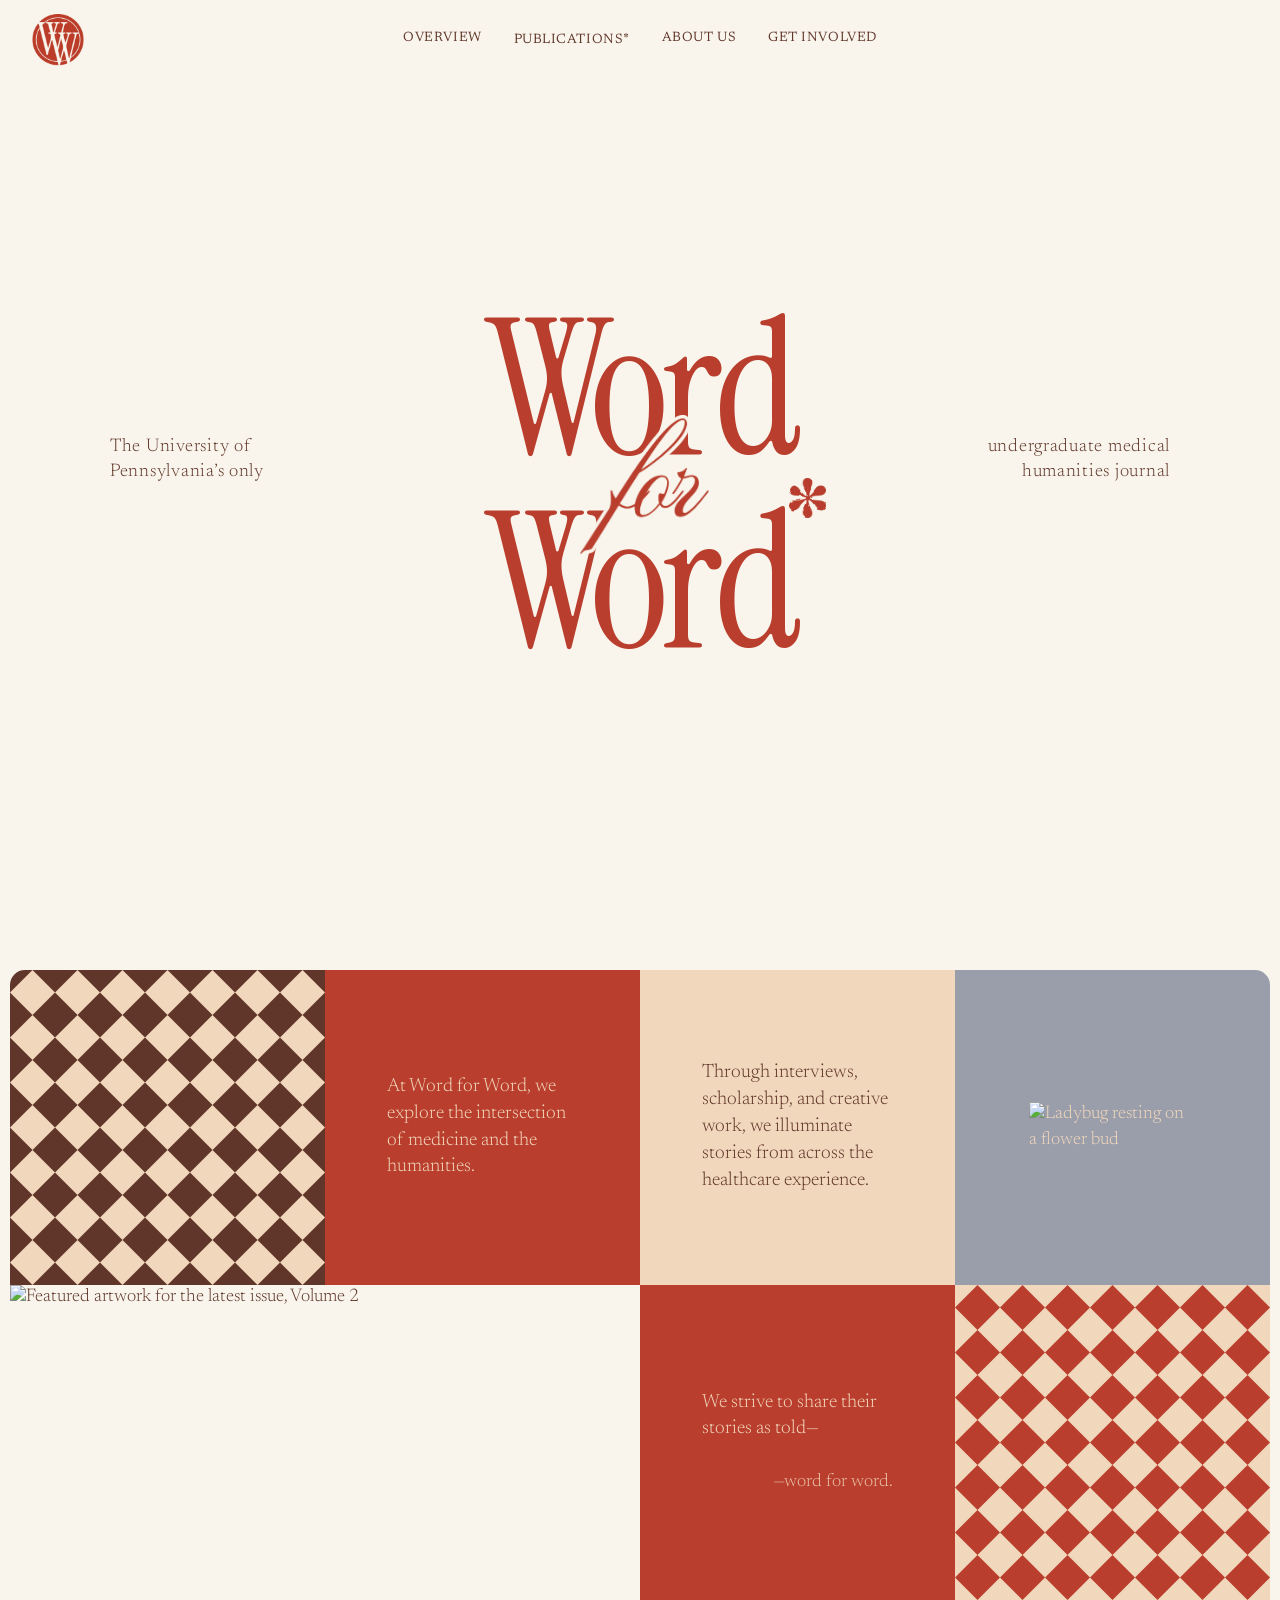
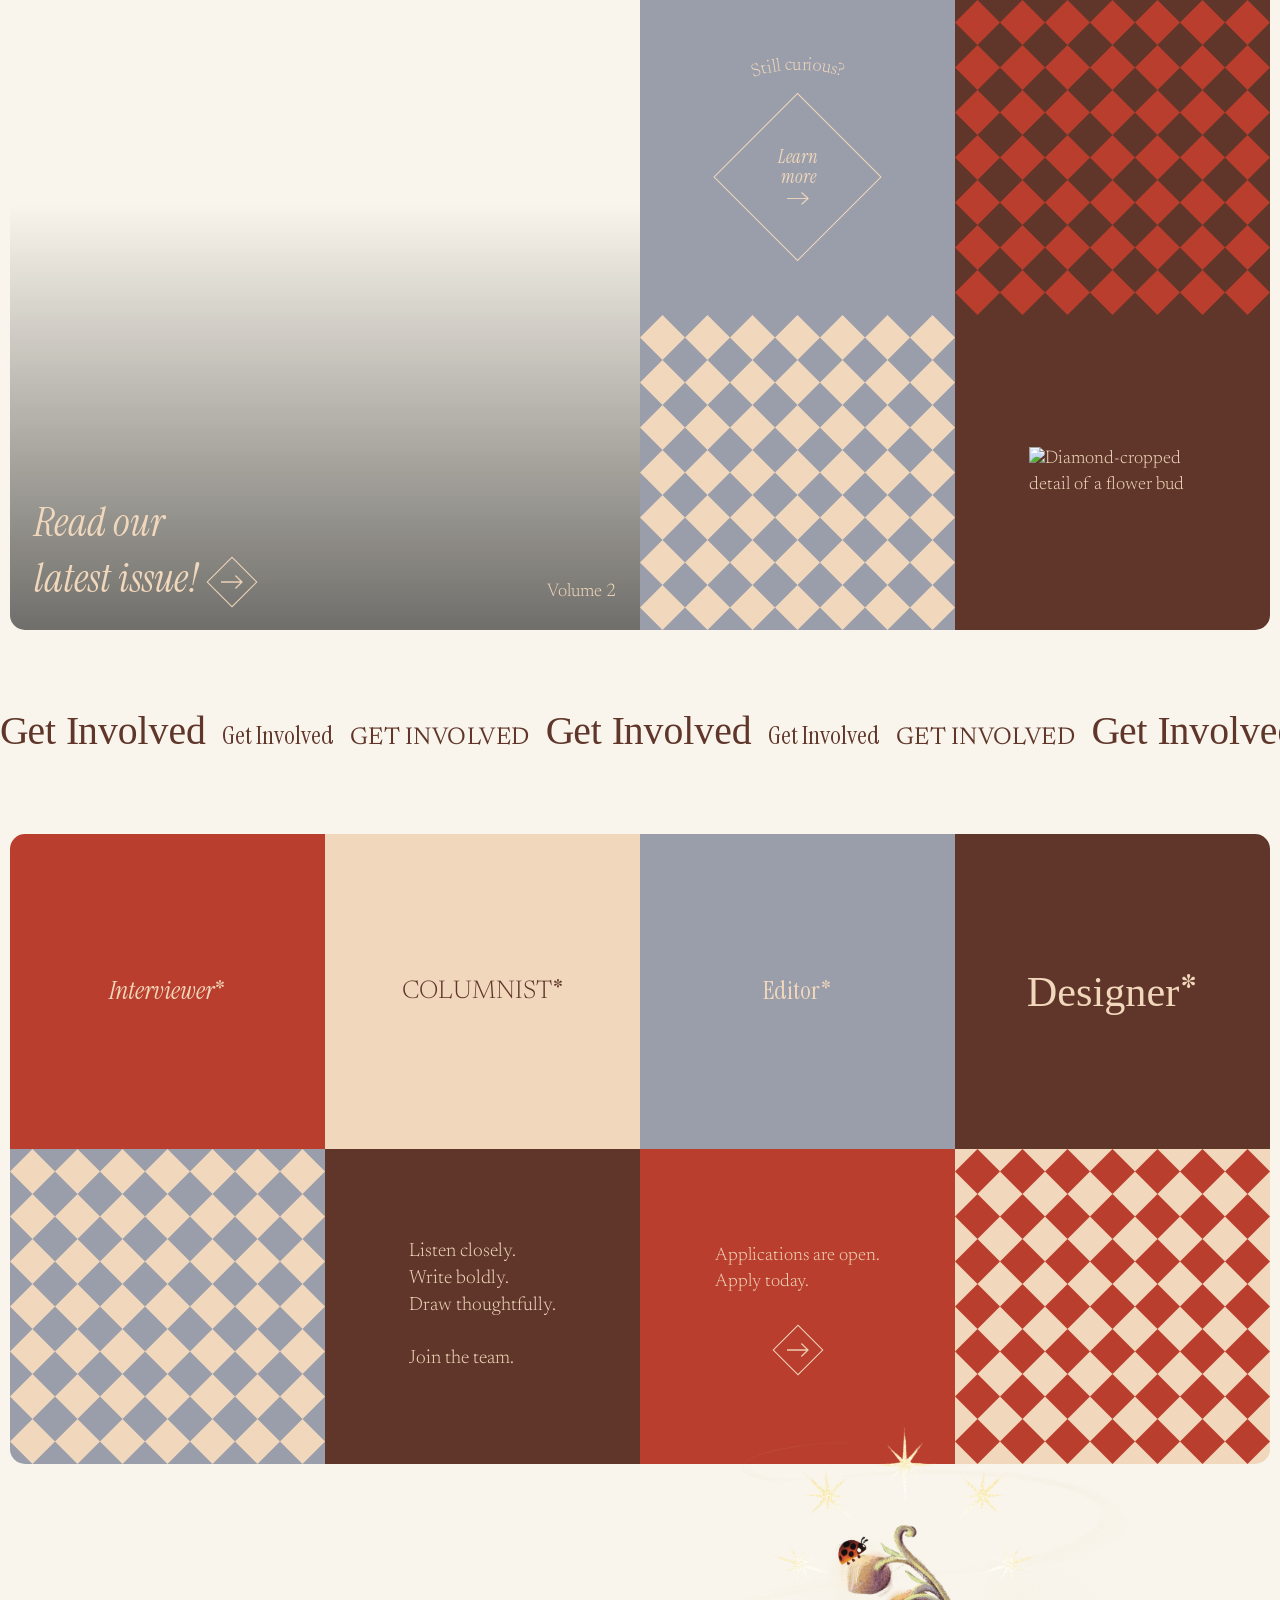
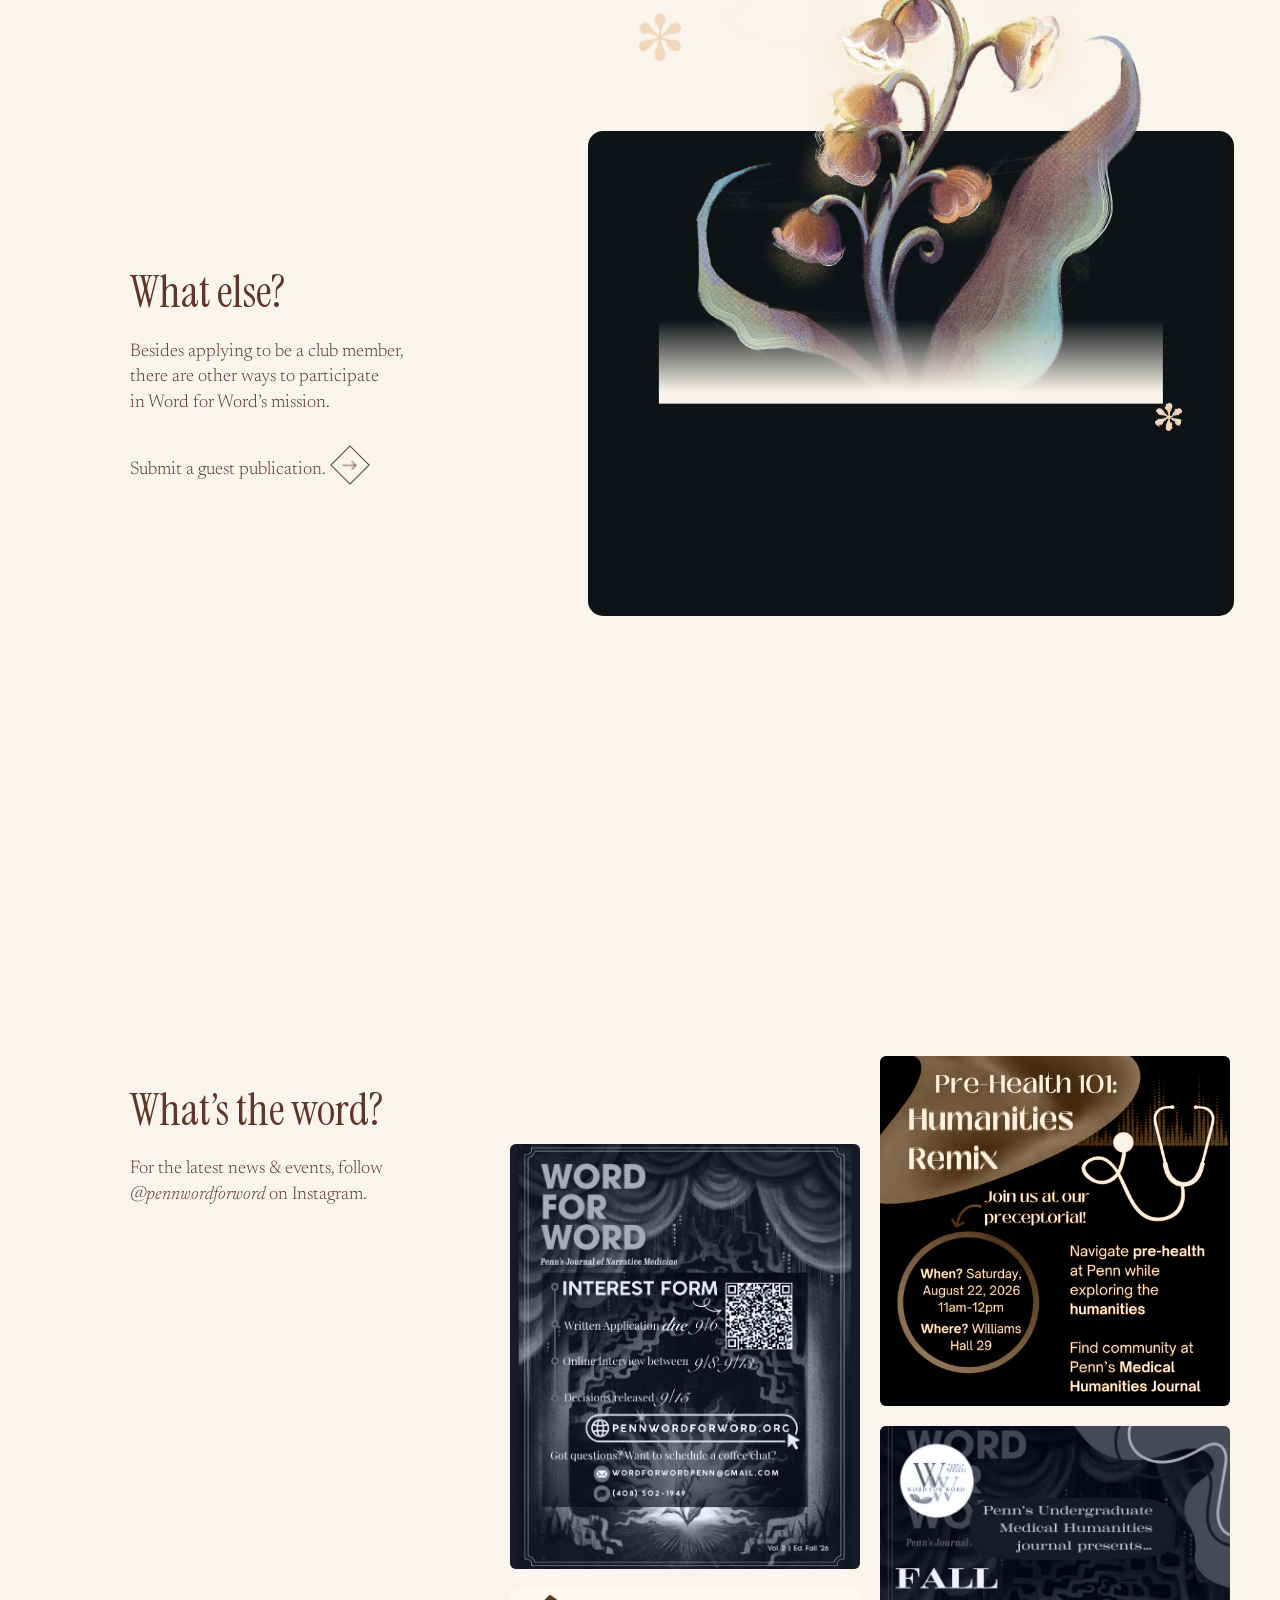
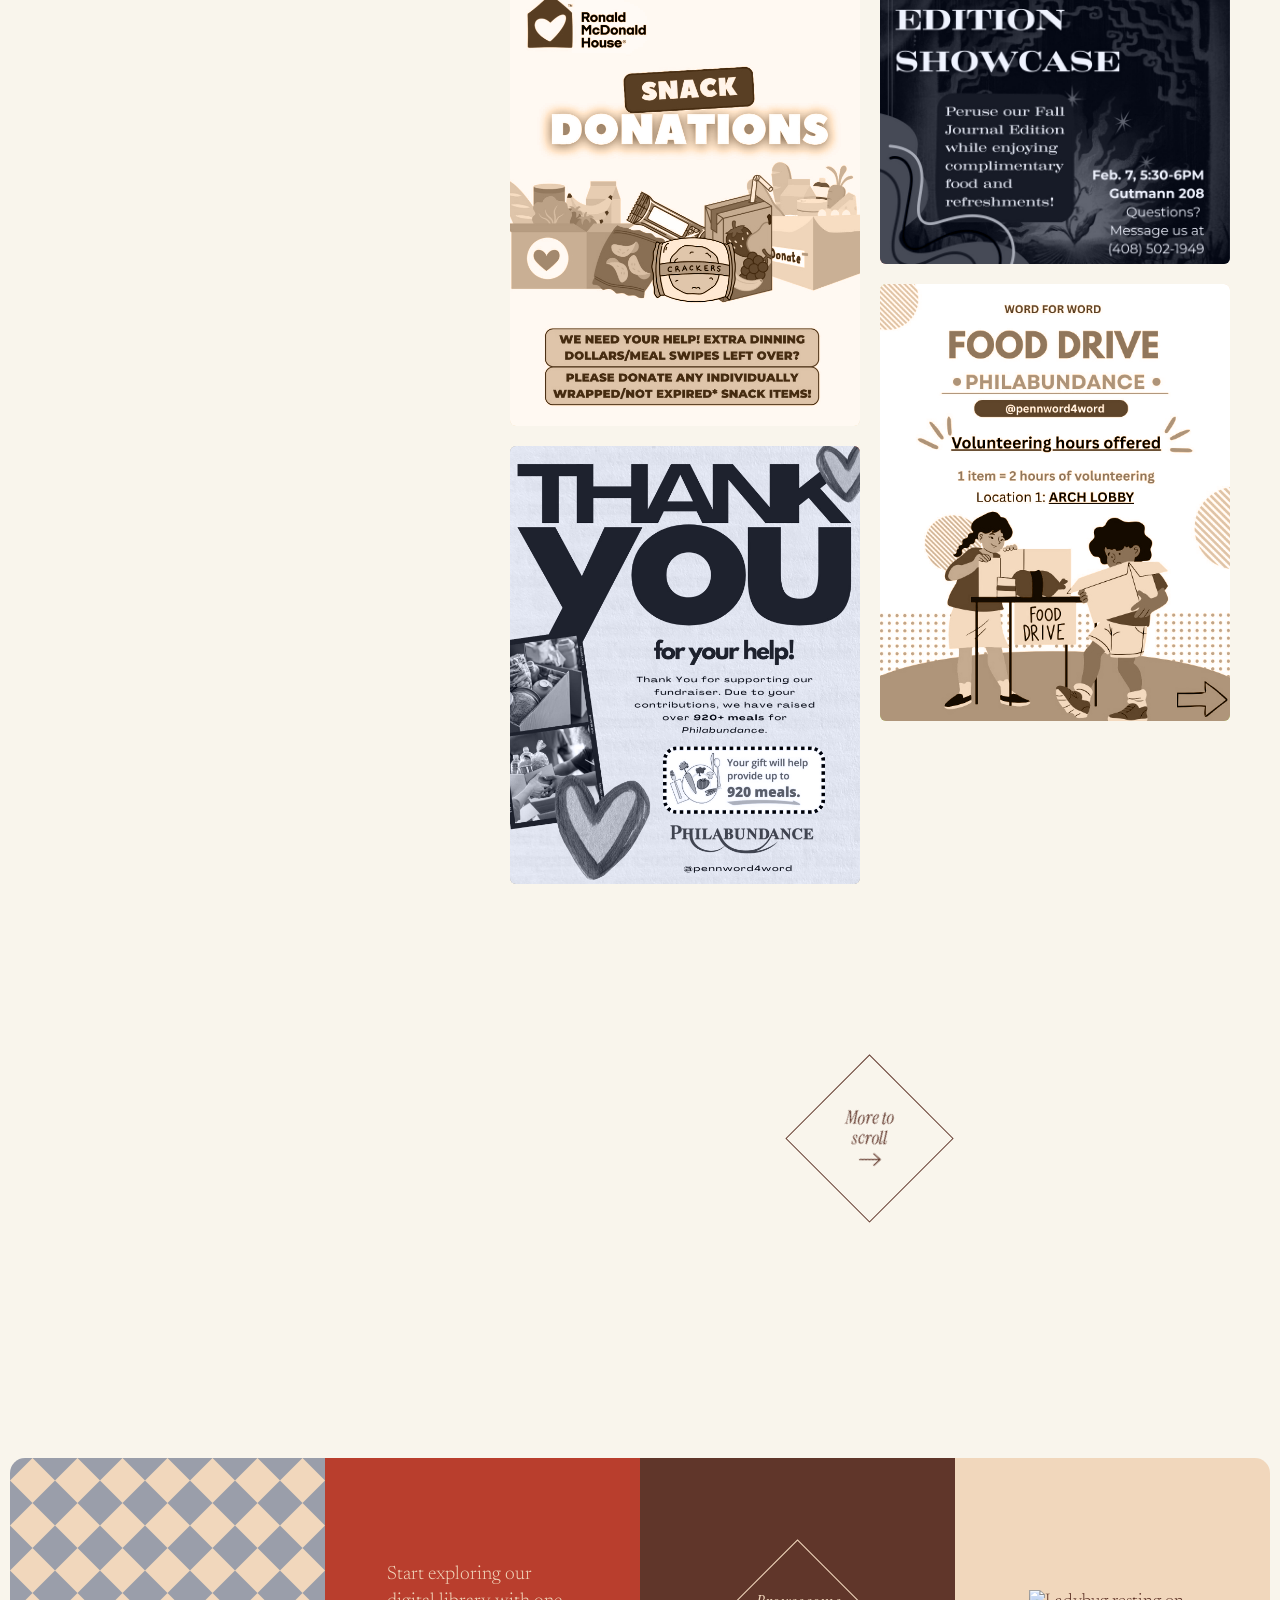
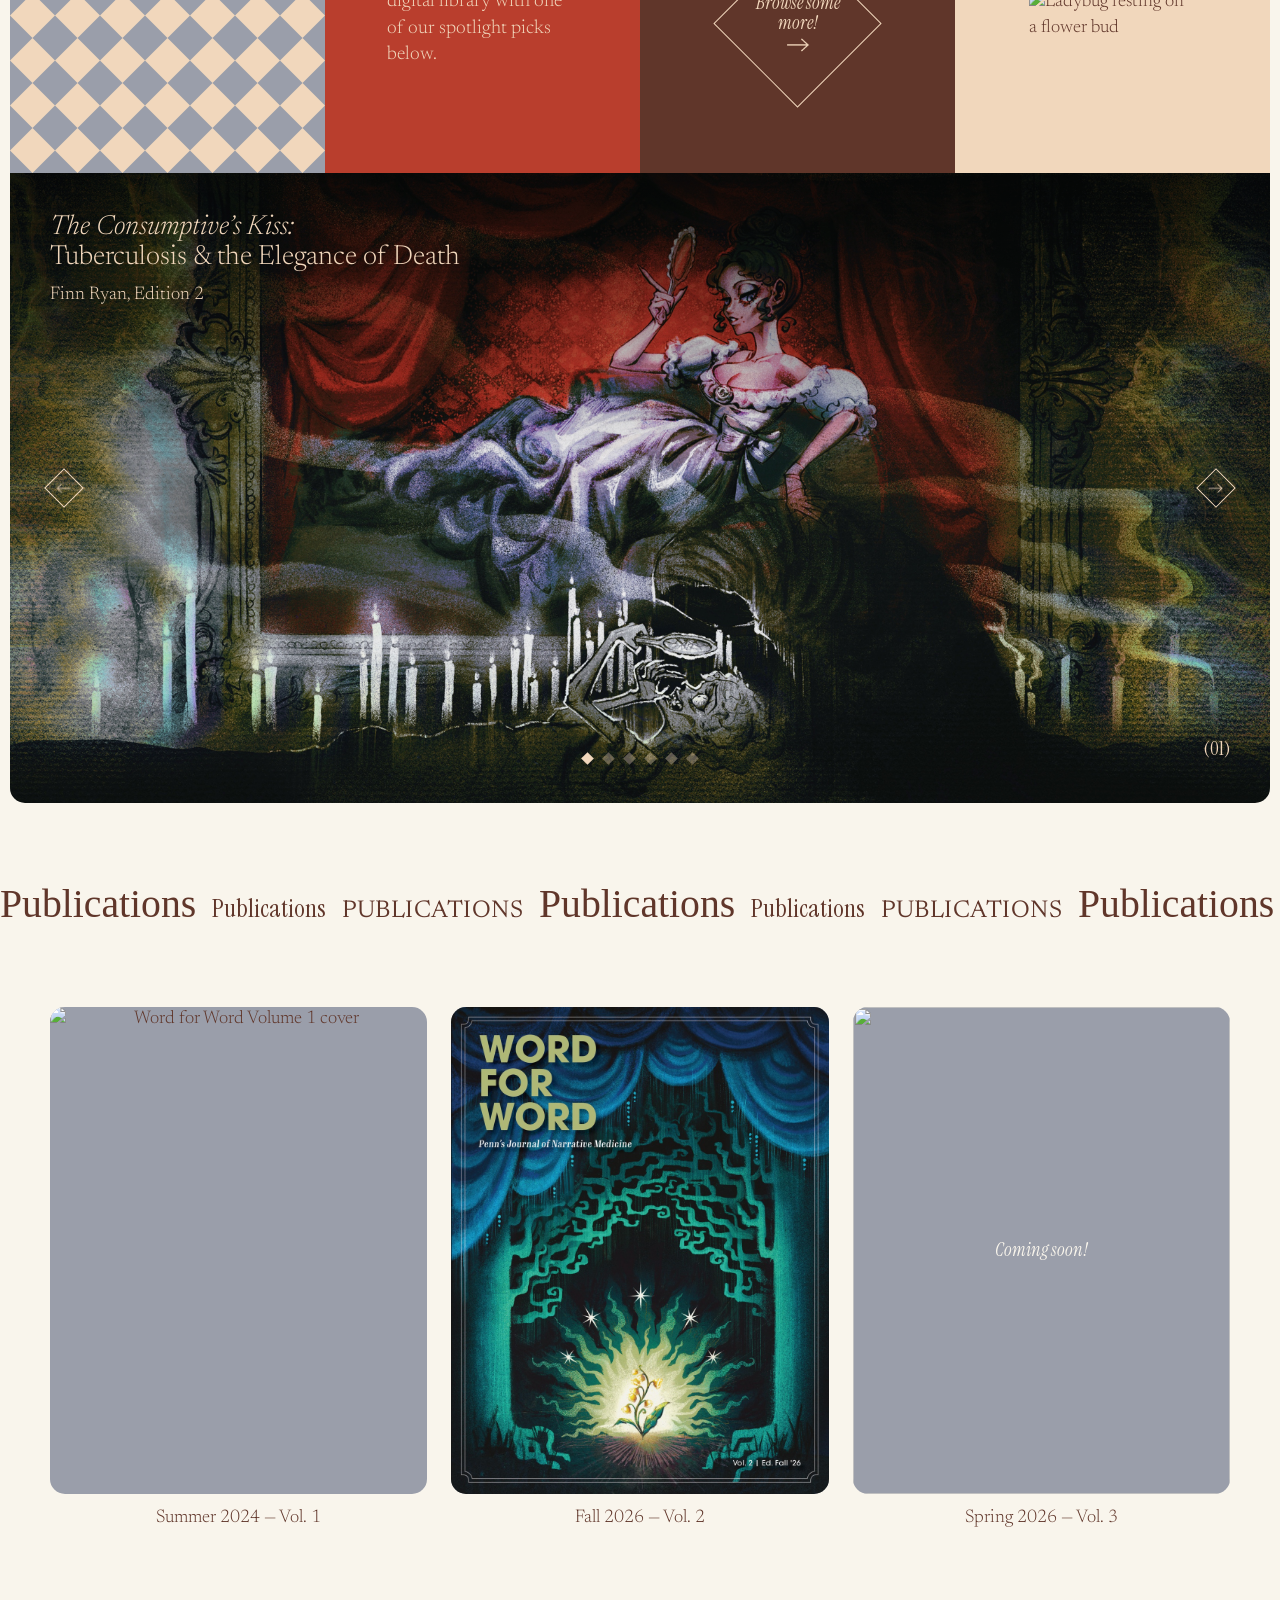
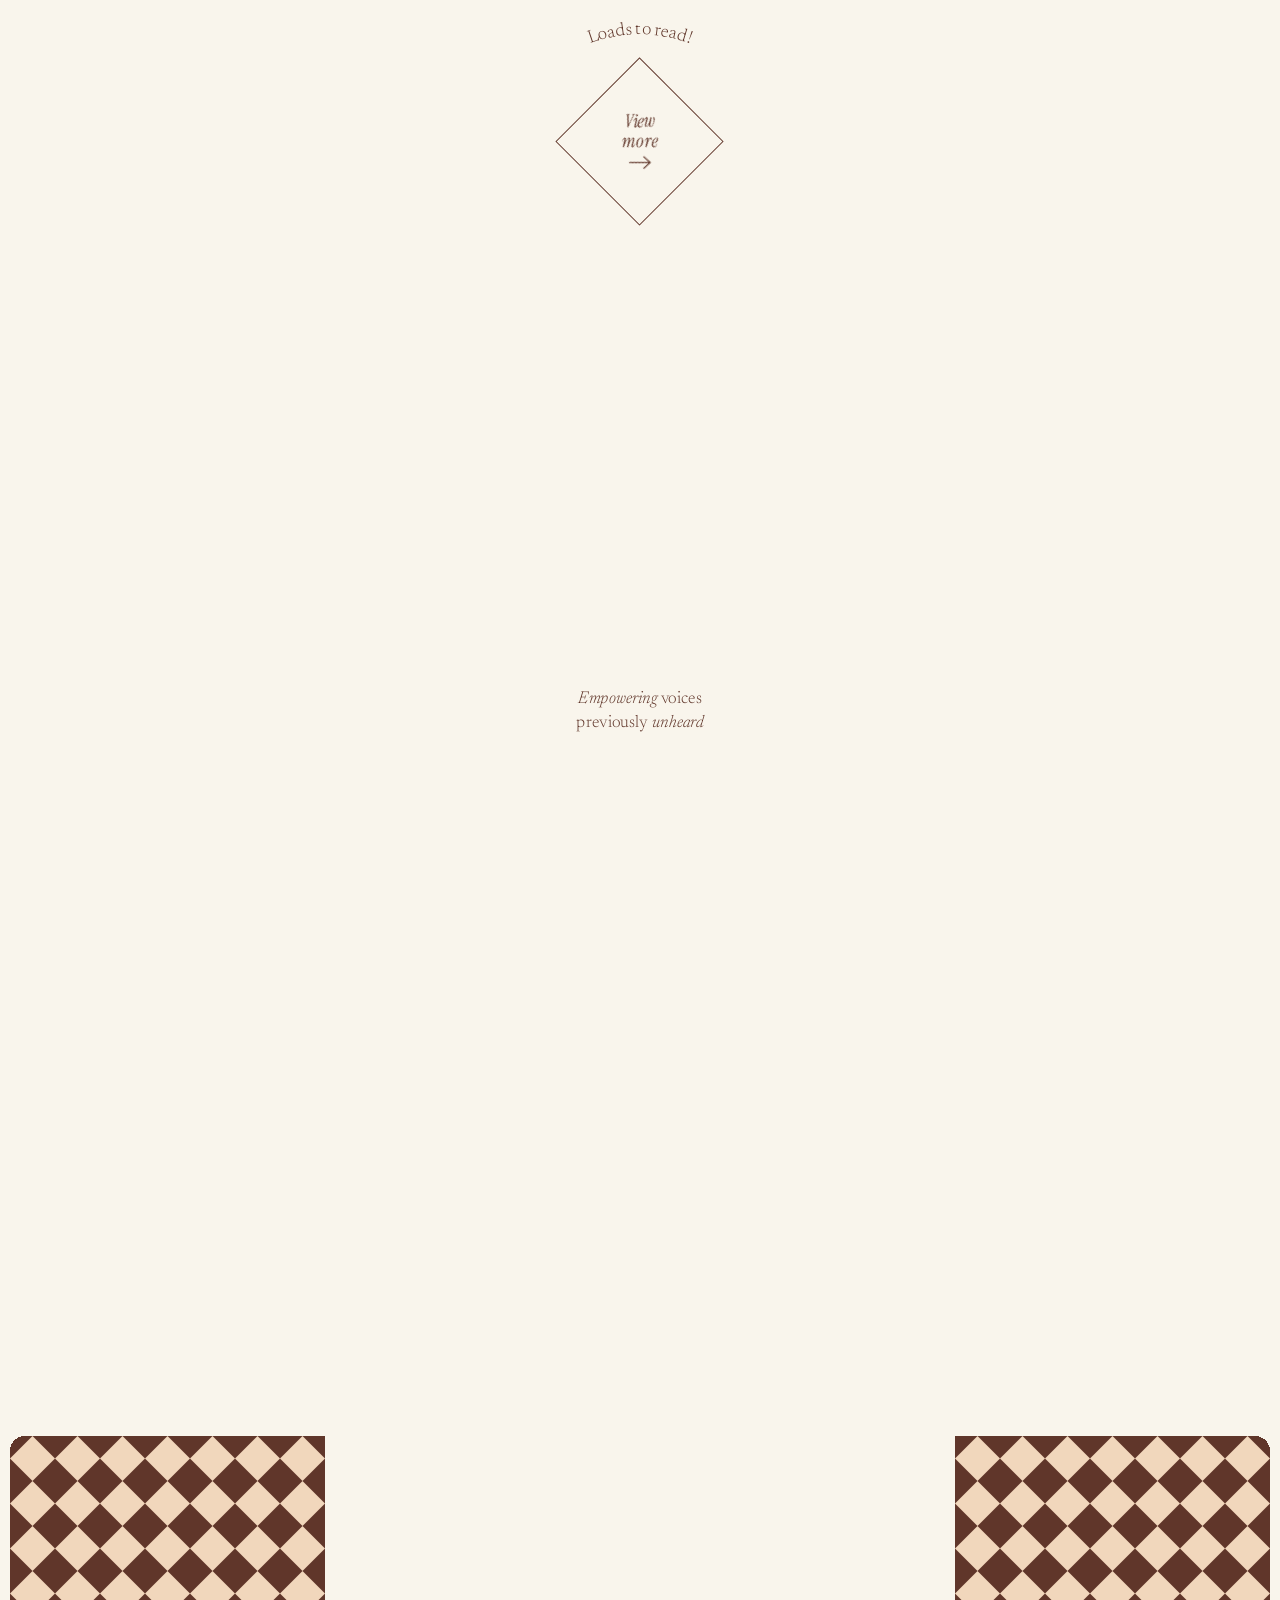
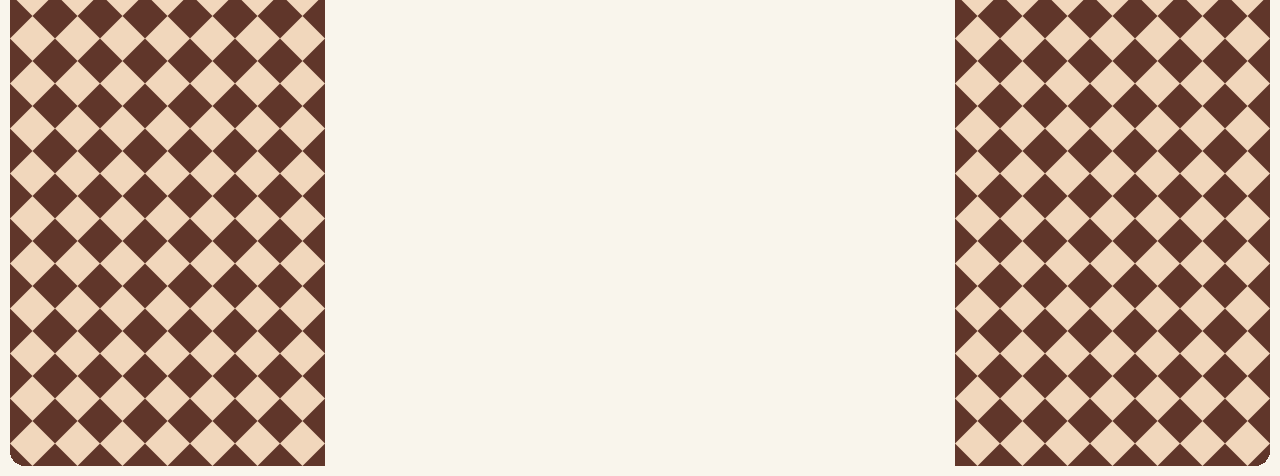
==== commit 293b7cba: "Fix hero asterisk snapping to rest mid-spin on slow loads The intro-finished timer didn't include th" ====
--- a/index.html
+++ b/index.html
@@ -1667,6 +1667,6 @@
        stylesheet above either, so DOMContentLoaded (and this file's own
        intro reveal) can fire promptly regardless of how slow either of
        those is. -->
-  <script src="/js/main.js?v=256" defer></script>
+  <script src="/js/main.js?v=257" defer></script>
 </body>
 </html>
